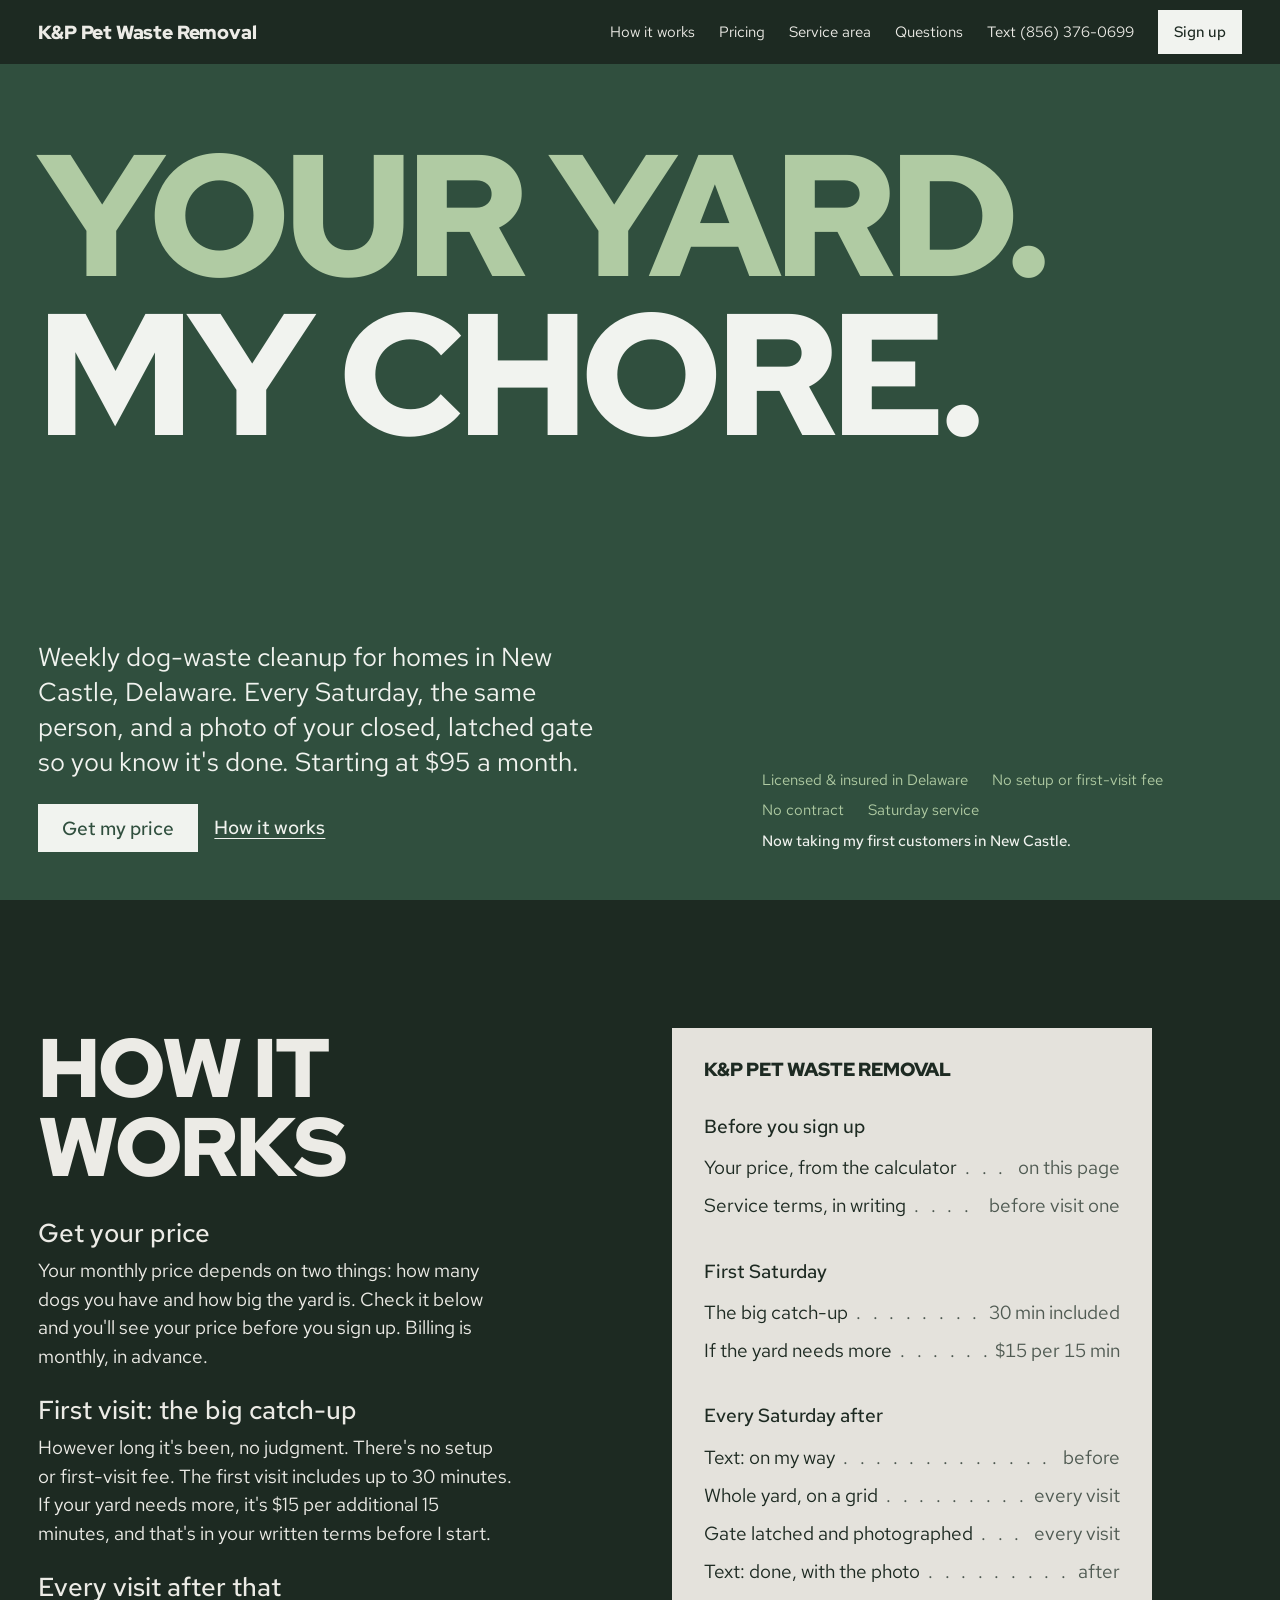
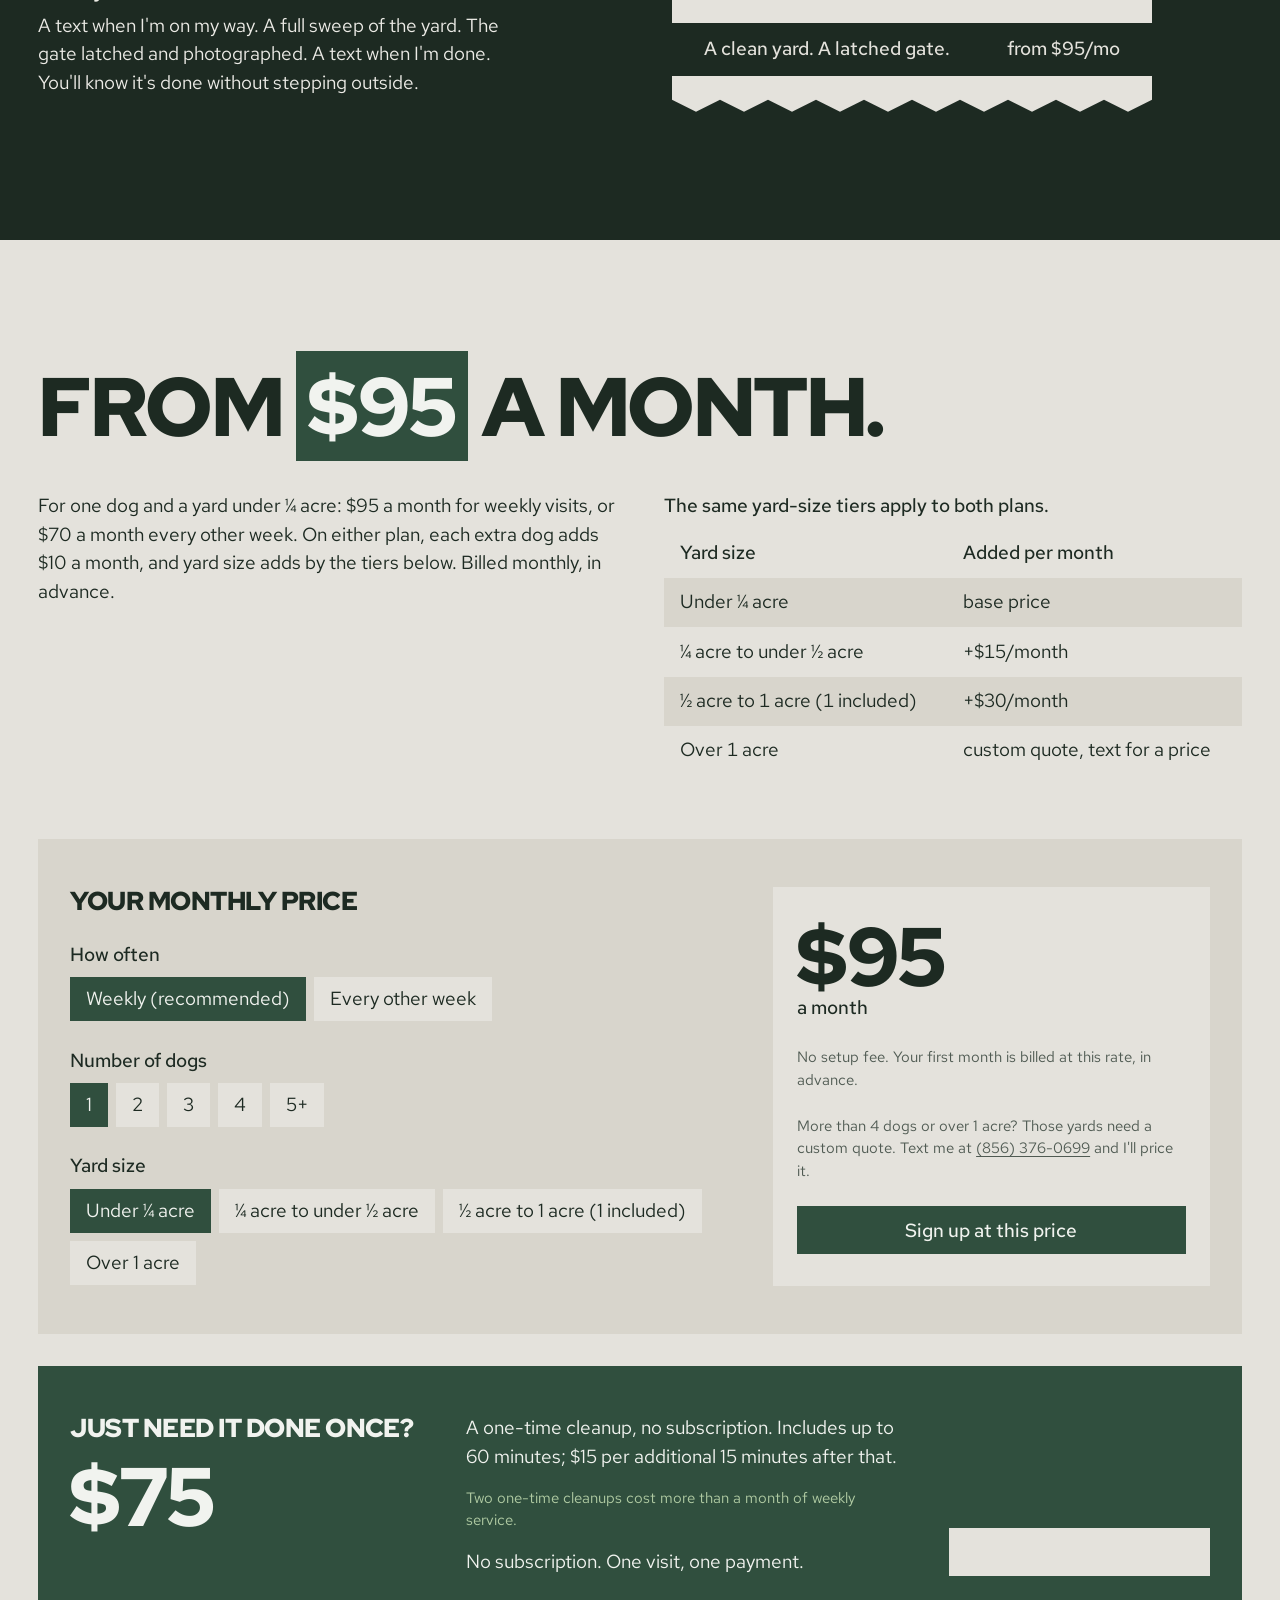
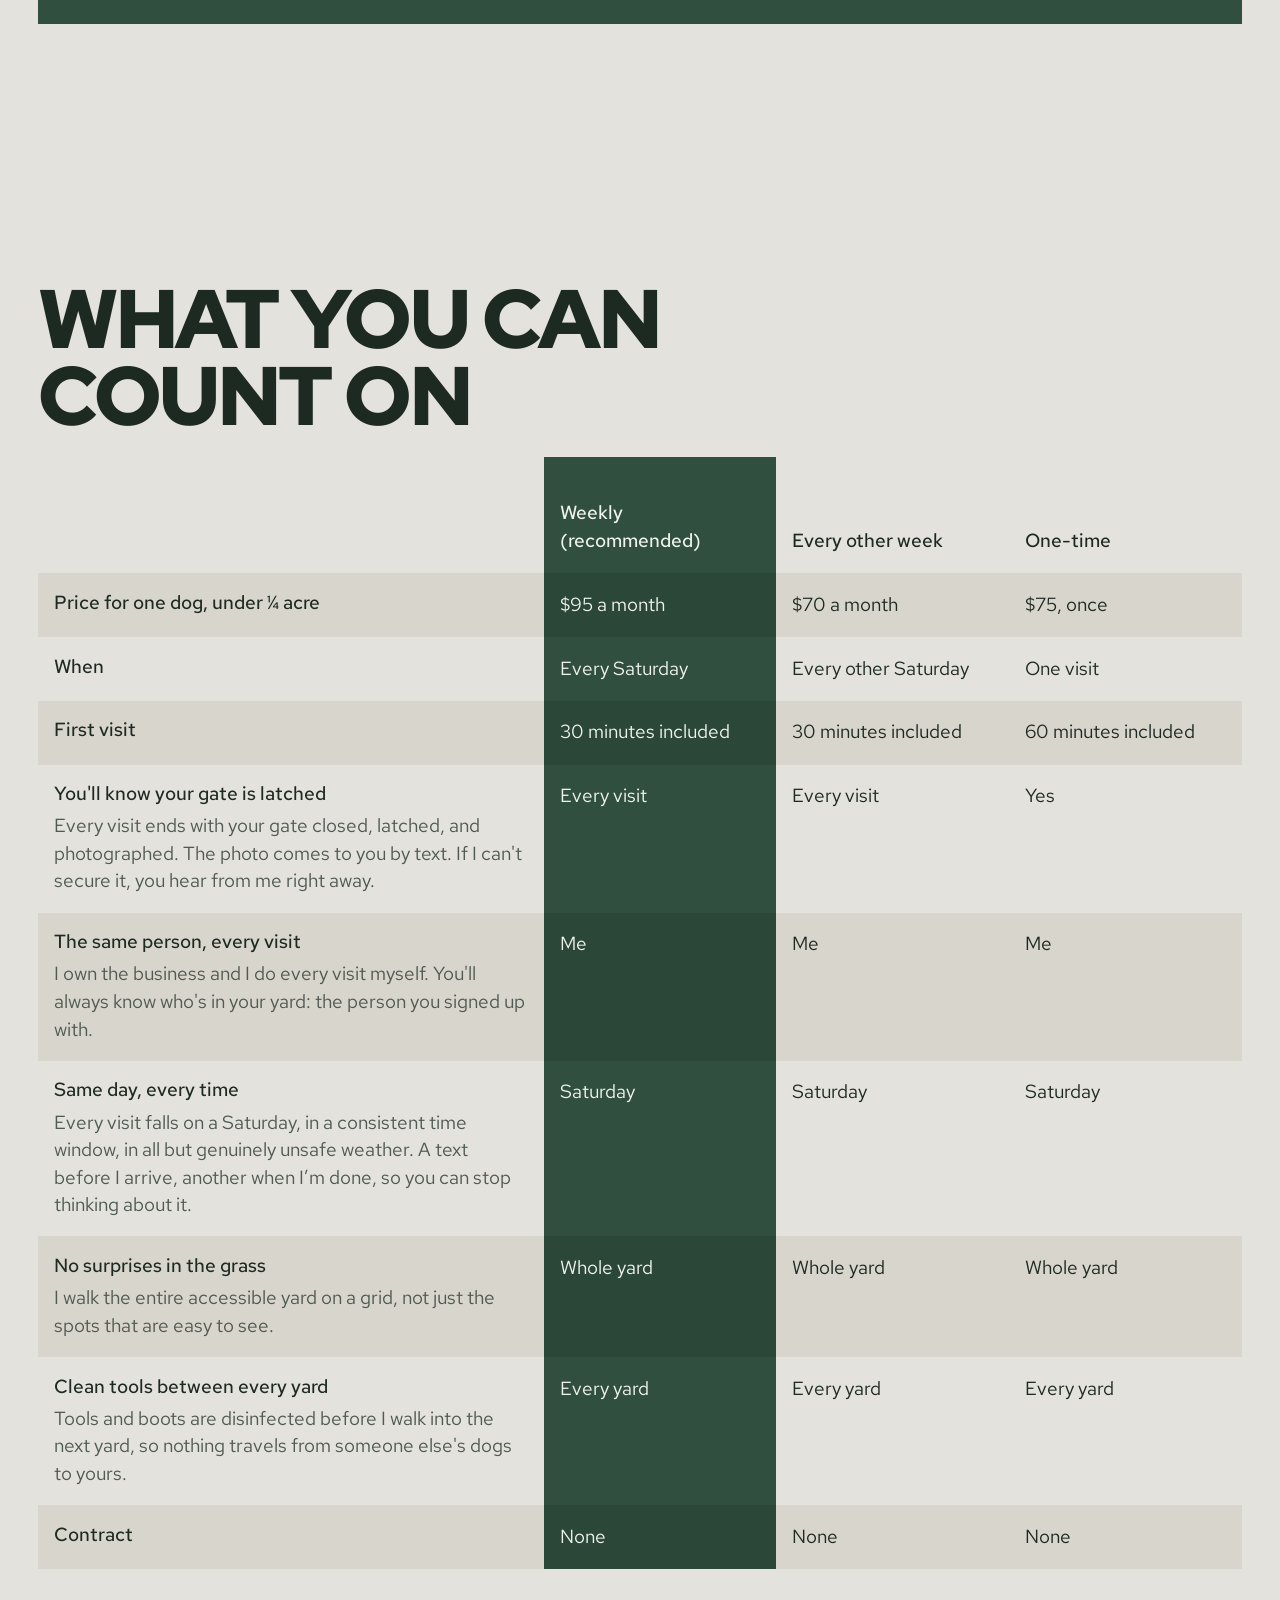
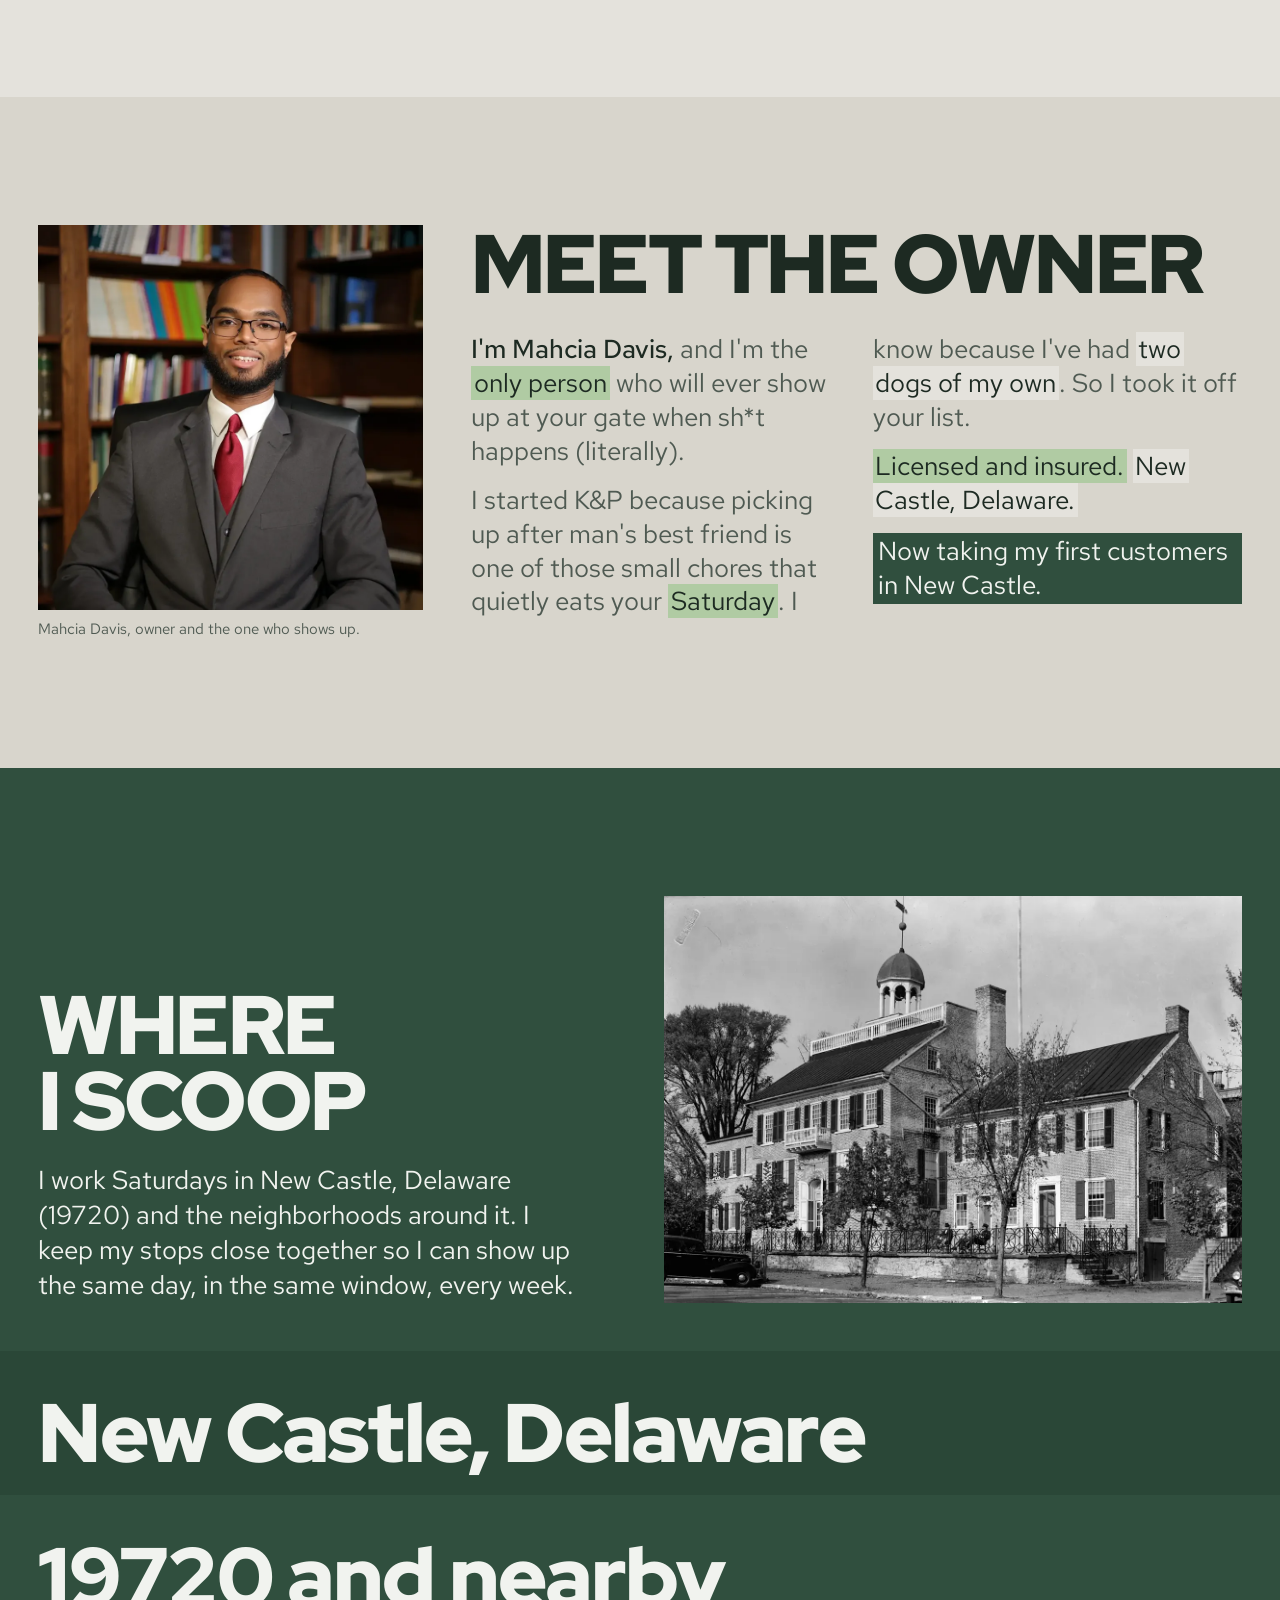
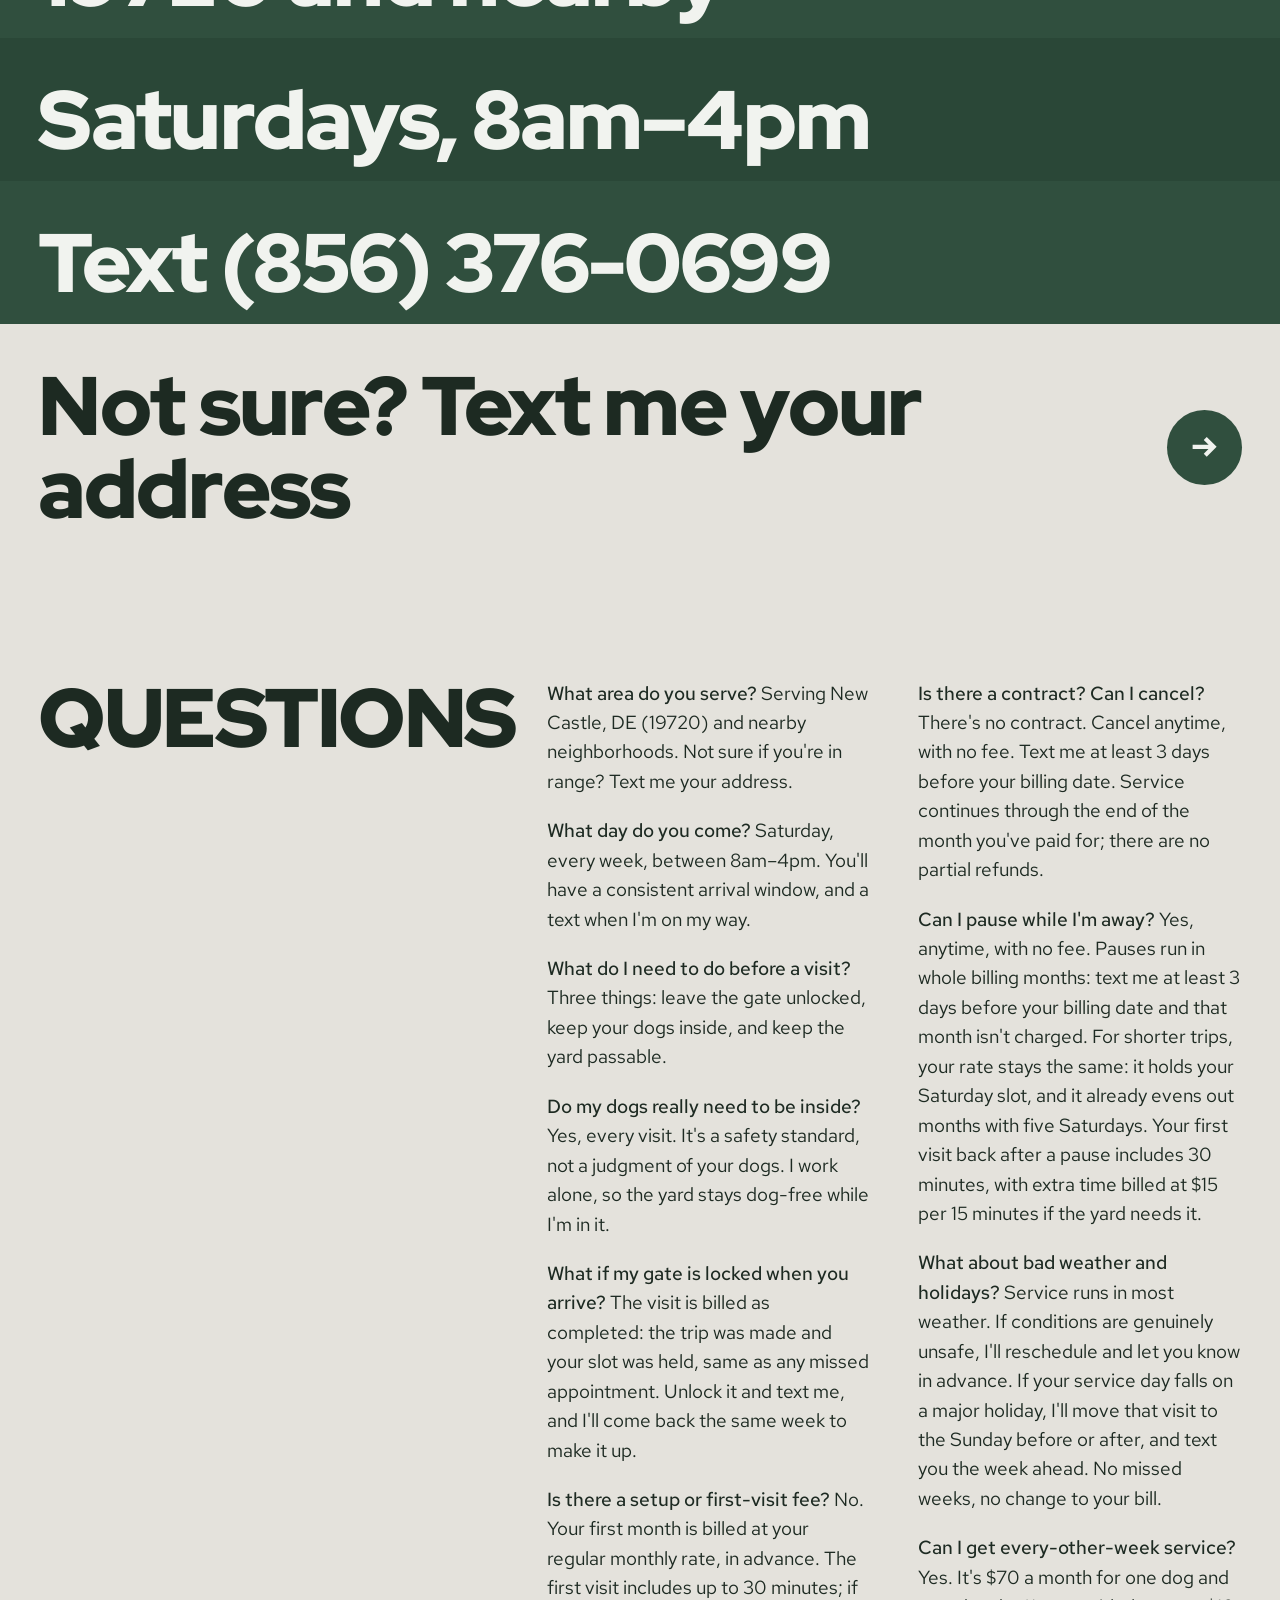
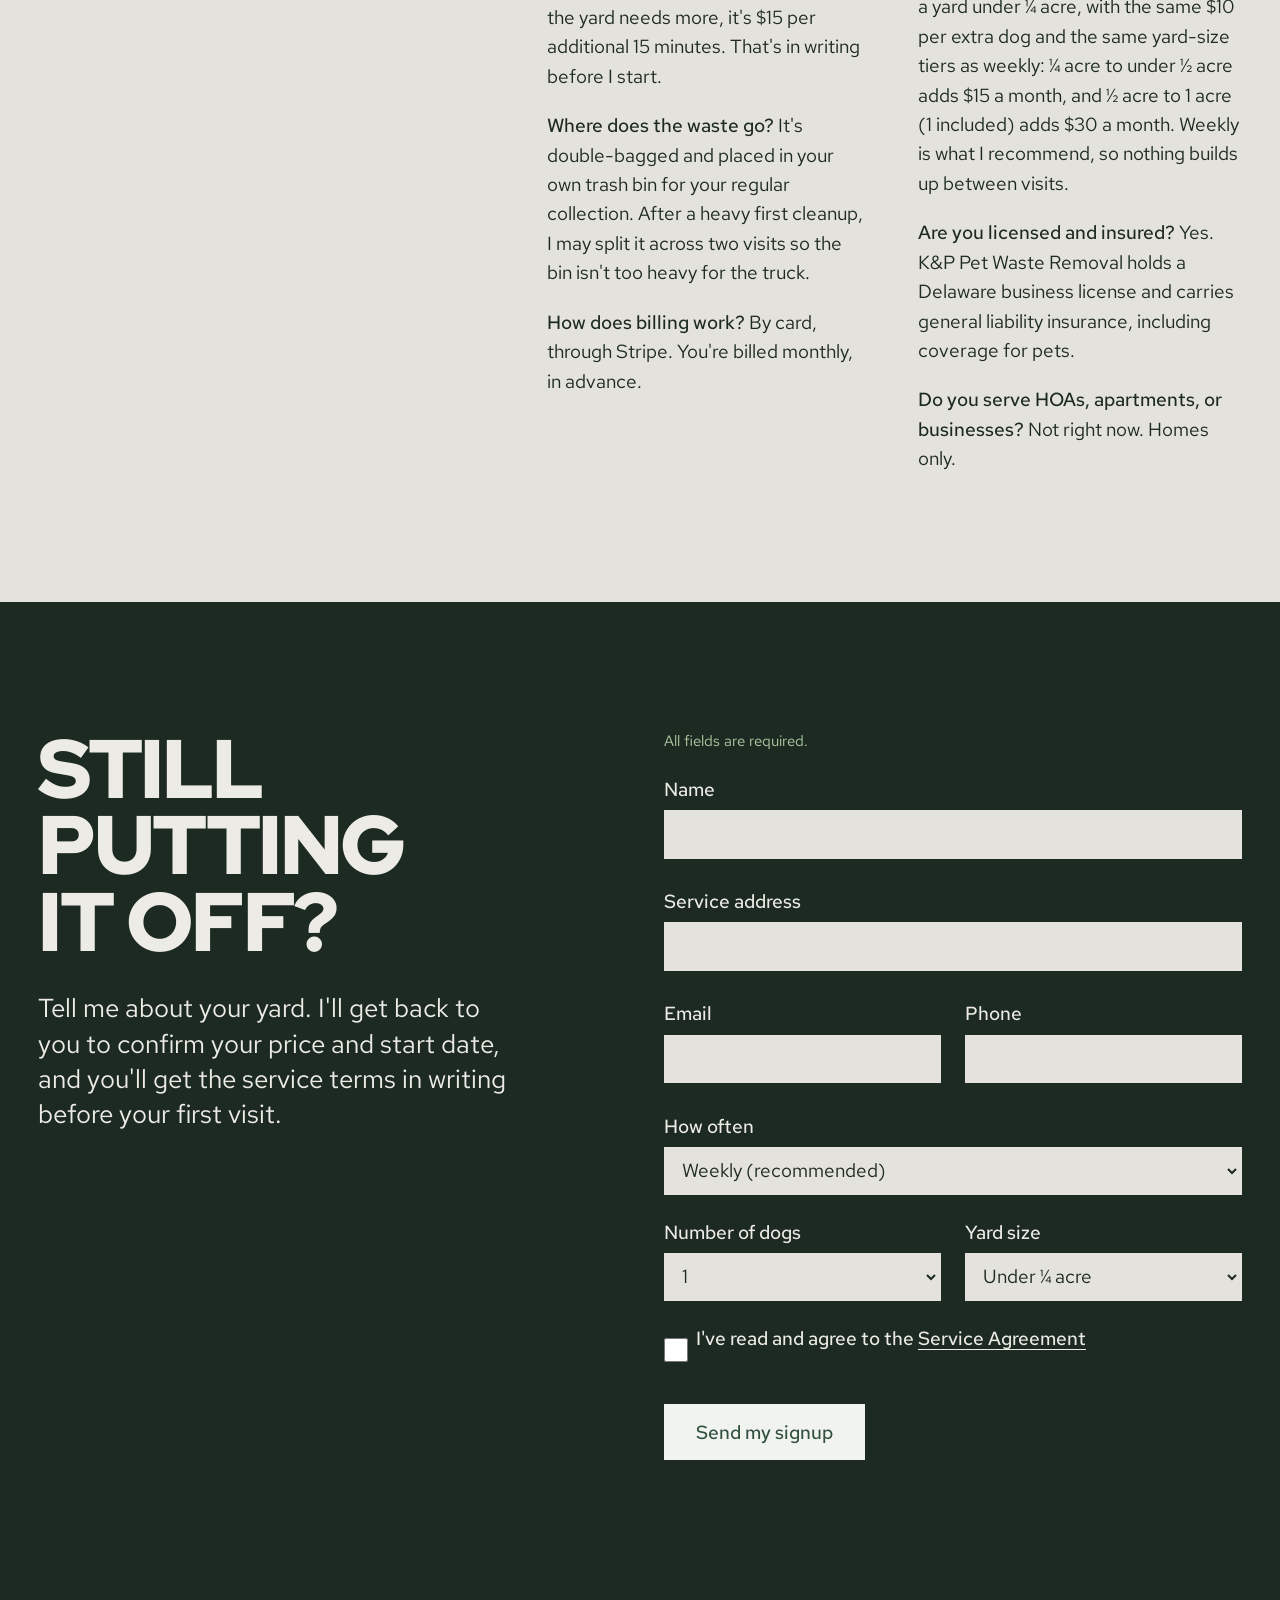
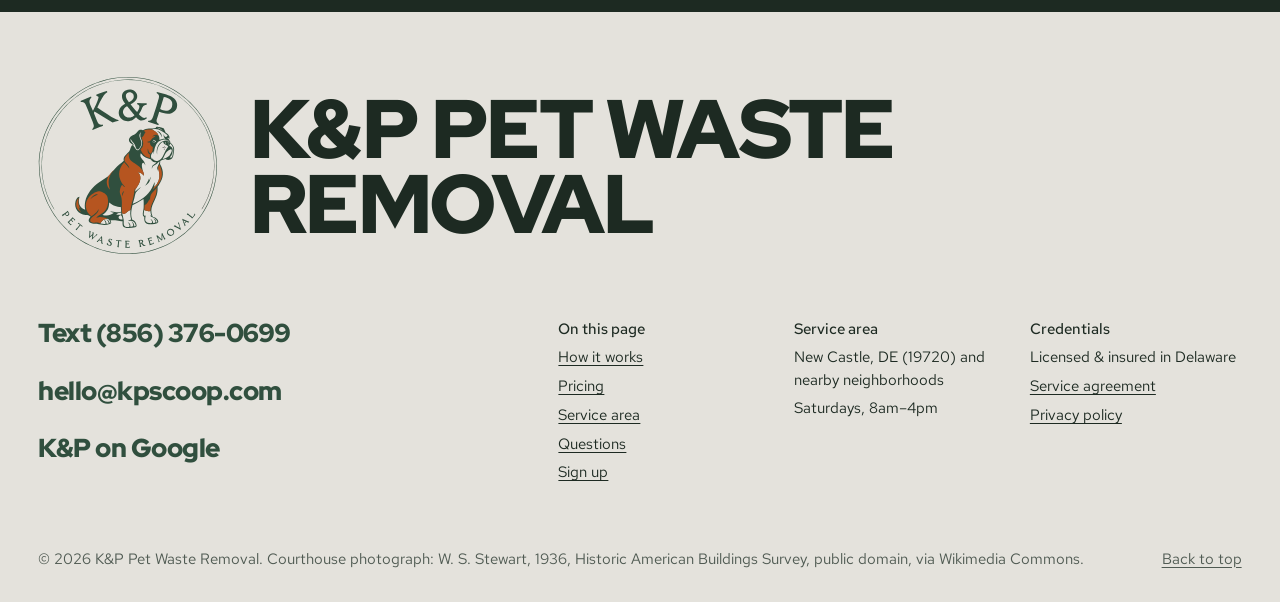
==== index.html @ 57948f02 "Launch the redesigned K&P site (Astro build) Replaces the single-file v1 site. Same URLs: /, /agreem" ====
<!DOCTYPE html><html lang="en"><head><meta charset="utf-8"><meta name="viewport" content="width=device-width, initial-scale=1"><title>Dog Poop Pickup in New Castle, DE | K&amp;P Pet Waste Removal</title><meta name="description" content="Weekly dog poop pickup for homes in New Castle, DE. From $95 a month, every Saturday, one owner-operator, and a photo of your latched gate after every visit."><link rel="canonical" href="https://kpscoop.com/"><meta property="og:type" content="website"><meta property="og:title" content="Dog Poop Pickup in New Castle, DE | K&amp;P Pet Waste Removal"><meta property="og:description" content="Weekly dog poop pickup for homes in New Castle, DE. From $95 a month, every Saturday, one owner-operator, and a photo of your latched gate after every visit."><meta property="og:url" content="https://kpscoop.com/"><meta property="og:image" content="https://kpscoop.com/assets/og-image.png"><meta name="twitter:card" content="summary_large_image"><link rel="icon" href="/assets/kp-badge.svg" type="image/svg+xml"><link rel="preload" href="/fonts/red-hat-display-normal-900.woff2" as="font" type="font/woff2" crossorigin><link rel="stylesheet" href="/fonts/fonts.css"><script type="application/ld+json">{"@context":"https://schema.org","@type":"LocalBusiness","name":"K&P Pet Waste Removal","url":"https://kpscoop.com/","telephone":"+1-856-376-0699","email":"hello@kpscoop.com","image":"https://kpscoop.com/assets/og-image.png","priceRange":"$$","areaServed":[{"@type":"City","name":"New Castle, DE"},{"@type":"PostalCodeSpecification","postalCode":"19720"}],"openingHoursSpecification":[{"@type":"OpeningHoursSpecification","dayOfWeek":"Saturday","opens":"08:00","closes":"16:00"}],"sameAs":["https://share.google/6UOaSTEZDgdAQc2Vo"]}</script><script>document.documentElement.classList.add('js')</script><link rel="stylesheet" href="/_astro/Layout.CbuQQGKM.css"></head><body><a class="skip" href="#main">Skip to content</a><header class="site-header" data-tone="green"><a class="wordmark" href="/"><span>K&amp;P Pet Waste Removal</span></a><nav class="nav" aria-label="Main"><div class="nav__links"><a href="/#how-it-works">How it works</a><a href="/#pricing">Pricing</a><a href="/#area">Service area</a><a href="/#questions">Questions</a></div><a class="nav__text" href="sms:+18563760699">Text (856) 376-0699</a><a class="btn" href="/#signup">Sign up</a></nav></header><main id="main"><section class="hero" data-tone="green" aria-labelledby="hero-title"><h1 id="hero-title" class="display"><span class="l1">Your yard.</span> <span class="l2">My chore.</span></h1><div></div><div class="hero__foot"><div><p class="hero__lead">Weekly dog-waste cleanup for homes in New Castle, Delaware. Every Saturday, the same person, and a photo of your closed, latched gate so you know it's done. Starting at $95 a month.</p><div class="hero__actions"><a class="btn btn--light" href="#pricing" data-primary>Get my price</a><a class="link" href="#how-it-works">How it works</a></div></div><div class="hero__proof"><ul><li>Licensed &amp; insured in Delaware</li><li>No setup or first-visit fee</li><li>No contract</li><li>Saturday service</li></ul><p class="hero__new">Now taking my first customers in New Castle.</p></div></div></section><section class="how" id="how-it-works" data-tone="dark" aria-labelledby="how-title"><div class="how__grid"><div><h2 id="how-title" class="rise">How it works</h2><div class="how__steps"><div class="rise" style="--i:1"><h3>Get your price</h3><p>Your monthly price depends on two things: how many dogs you have and how big the yard is. Check it below and you'll see your price before you sign up. Billing is monthly, in advance.</p></div><div class="rise" style="--i:2"><h3>First visit: the big catch-up</h3><p>However long it's been, no judgment. There's no setup or first-visit fee. The first visit includes up to 30 minutes. If your yard needs more, it's $15 per additional 15 minutes, and that's in your written terms before I start.</p></div><div class="rise" style="--i:3"><h3>Every visit after that</h3><p>A text when I'm on my way. A full sweep of the yard. The gate latched and photographed. A text when I'm done. You'll know it's done without stepping outside.</p></div></div></div><div class="slip rise" style="--i:2" aria-label="A visit, step by step"><p class="slip__title">K&amp;P Pet Waste Removal</p><p class="slip__when">Before you sign up</p><div class="slip__row"><span class="what">Your price, from the calculator</span><span class="dots" aria-hidden="true"></span><span class="val">on this page</span></div><div class="slip__row"><span class="what">Service terms, in writing</span><span class="dots" aria-hidden="true"></span><span class="val">before visit one</span></div><p class="slip__when">First Saturday</p><div class="slip__row"><span class="what">The big catch-up</span><span class="dots" aria-hidden="true"></span><span class="val">30 min included</span></div><div class="slip__row"><span class="what">If the yard needs more</span><span class="dots" aria-hidden="true"></span><span class="val">$15 per 15 min</span></div><p class="slip__when">Every Saturday after</p><div class="slip__row"><span class="what">Text: on my way</span><span class="dots" aria-hidden="true"></span><span class="val">before</span></div><div class="slip__row"><span class="what">Whole yard, on a grid</span><span class="dots" aria-hidden="true"></span><span class="val">every visit</span></div><div class="slip__row"><span class="what">Gate latched and photographed</span><span class="dots" aria-hidden="true"></span><span class="val">every visit</span></div><div class="slip__row"><span class="what">Text: done, with the photo</span><span class="dots" aria-hidden="true"></span><span class="val">after</span></div><p class="slip__total"><span>A clean yard. A latched gate.</span><span>from $95/mo</span></p></div></div></section><section class="pricing" id="pricing" data-tone="bone" aria-labelledby="pricing-title"><h2 id="pricing-title" class="display rise">From <span class="price-chip">$95</span> a month.</h2><div class="pricing__intro"><p class="rise" style="--i:1">For one dog and a yard under ¼ acre: $95 a month for weekly visits, or $70 a month every other week. On either plan, each extra dog adds $10 a month, and yard size adds by the tiers below. Billed monthly, in advance.</p><table class="tiers rise" style="--i:2"><caption>The same yard-size tiers apply to both plans.</caption><thead><tr><th scope="col">Yard size</th><th scope="col">Added per month</th></tr></thead><tbody><tr><td>Under ¼ acre</td><td>base price</td></tr><tr><td>¼ acre to under ½ acre</td><td>+$15/month</td></tr><tr><td>½ acre to 1 acre (1 included)</td><td>+$30/month</td></tr><tr><td>Over 1 acre</td><td>custom quote, text for a price</td></tr></tbody></table></div><div class="calc-wrap"><form class="calc rise" id="calc" aria-labelledby="calc-title"><div class="calc__controls"><h3 id="calc-title">Your monthly price</h3><fieldset><legend>How often</legend><div class="choices"><label class="choice"><input type="radio" name="plan" value="weekly" checked><span>Weekly (recommended)</span></label><label class="choice"><input type="radio" name="plan" value="biweekly"><span>Every other week</span></label></div></fieldset><fieldset><legend>Number of dogs</legend><div class="choices"><label class="choice"><input type="radio" name="dogs" value="1" checked><span>1</span></label><label class="choice"><input type="radio" name="dogs" value="2"><span>2</span></label><label class="choice"><input type="radio" name="dogs" value="3"><span>3</span></label><label class="choice"><input type="radio" name="dogs" value="4"><span>4</span></label><label class="choice"><input type="radio" name="dogs" value="5"><span>5+</span></label></div></fieldset><fieldset><legend>Yard size</legend><div class="choices"><label class="choice"><input type="radio" name="yard" value="0" checked><span>Under ¼ acre</span></label><label class="choice"><input type="radio" name="yard" value="1"><span>¼ acre to under ½ acre</span></label><label class="choice"><input type="radio" name="yard" value="2"><span>½ acre to 1 acre (1 included)</span></label><label class="choice"><input type="radio" name="yard" value="3"><span>Over 1 acre</span></label></div></fieldset></div><div class="calc__result"><div aria-live="polite"><p class="calc__price" id="calc-price">$95</p><p class="calc__per" id="calc-per">a month</p></div><p class="calc__note" id="calc-note">No setup fee. Your first month is billed at this rate, in advance.</p><p class="calc__note">More than 4 dogs or over 1 acre? Those yards need a custom quote. Text me at <a href="sms:+18563760699">(856) 376-0699</a> and I'll price it.</p><a class="btn" id="calc-go" href="#signup">Sign up at this price</a></div></form><div class="onetime rise" style="--i:1"><div><h3>Just need it done once?</h3><p class="big">$75</p></div><div><p>A one-time cleanup, no subscription. Includes up to 60 minutes; $15 per additional 15 minutes after that.</p><p class="small">Two one-time cleanups cost more than a month of weekly service.</p><p>No subscription. One visit, one payment.</p></div><div class="buy"><stripe-buy-button buy-button-id="buy_btn_1UKzclCbaPGi3YM02jdGRttW" publishable-key="pk_live_51UJDDuCbaPGi3YM0KPT9Jc8U6J2g4yYWNIr4RahfY3BgEDg3Vv5u8pVNBed3x1Gfuck8Yt07JCRqRLFJKiHS9JL500oru7nKPV"></stripe-buy-button></div></div></div></section><section class="count" id="count" data-tone="bone" aria-labelledby="count-title"><h2 id="count-title" class="display rise">What you can count on</h2><div class="compare rise" style="--i:1" role="table" aria-label="What each plan includes"><div class="colhead" role="columnheader"><span class="sr">What you get</span></div><div class="colhead feat top" role="columnheader">Weekly (recommended)</div><div class="colhead " role="columnheader">Every other week</div><div class="colhead " role="columnheader">One-time</div><div class="rowhead zebra" role="rowheader">Price for one dog, under ¼ acre</div><div class="feat zebra" role="cell">$95 a month</div><div class=" zebra" role="cell">$70 a month</div><div class=" zebra" role="cell">$75, once</div><div class="rowhead " role="rowheader">When</div><div class="feat " role="cell">Every Saturday</div><div class=" " role="cell">Every other Saturday</div><div class=" " role="cell">One visit</div><div class="rowhead zebra" role="rowheader">First visit</div><div class="feat zebra" role="cell">30 minutes included</div><div class=" zebra" role="cell">30 minutes included</div><div class=" zebra" role="cell">60 minutes included</div><div class="rowhead " role="rowheader">You&#39;ll know your gate is latched<small>Every visit ends with your gate closed, latched, and photographed. The photo comes to you by text. If I can&#39;t secure it, you hear from me right away.</small></div><div class="feat " role="cell">Every visit</div><div class=" " role="cell">Every visit</div><div class=" " role="cell">Yes</div><div class="rowhead zebra" role="rowheader">The same person, every visit<small>I own the business and I do every visit myself. You&#39;ll always know who&#39;s in your yard: the person you signed up with.</small></div><div class="feat zebra" role="cell">Me</div><div class=" zebra" role="cell">Me</div><div class=" zebra" role="cell">Me</div><div class="rowhead " role="rowheader">Same day, every time<small>Every visit falls on a Saturday, in a consistent time window, in all but genuinely unsafe weather. A text before I arrive, another when I’m done, so you can stop thinking about it.</small></div><div class="feat " role="cell">Saturday</div><div class=" " role="cell">Saturday</div><div class=" " role="cell">Saturday</div><div class="rowhead zebra" role="rowheader">No surprises in the grass<small>I walk the entire accessible yard on a grid, not just the spots that are easy to see.</small></div><div class="feat zebra" role="cell">Whole yard</div><div class=" zebra" role="cell">Whole yard</div><div class=" zebra" role="cell">Whole yard</div><div class="rowhead " role="rowheader">Clean tools between every yard<small>Tools and boots are disinfected before I walk into the next yard, so nothing travels from someone else&#39;s dogs to yours.</small></div><div class="feat " role="cell">Every yard</div><div class=" " role="cell">Every yard</div><div class=" " role="cell">Every yard</div><div class="rowhead zebra" role="rowheader">Contract</div><div class="feat zebra" role="cell">None</div><div class=" zebra" role="cell">None</div><div class=" zebra" role="cell">None</div></div><div class="compare-m"><section><h3>Price for one dog, under ¼ acre</h3><dl><div class="feat"><dt>Weekly</dt><dd>$95 a month</dd></div><div class><dt>Every other week</dt><dd>$70 a month</dd></div><div class><dt>One-time</dt><dd>$75, once</dd></div></dl></section><section><h3>When</h3><dl><div class="feat"><dt>Weekly</dt><dd>Every Saturday</dd></div><div class><dt>Every other week</dt><dd>Every other Saturday</dd></div><div class><dt>One-time</dt><dd>One visit</dd></div></dl></section><section><h3>First visit</h3><dl><div class="feat"><dt>Weekly</dt><dd>30 minutes included</dd></div><div class><dt>Every other week</dt><dd>30 minutes included</dd></div><div class><dt>One-time</dt><dd>60 minutes included</dd></div></dl></section><section><h3>You&#39;ll know your gate is latched</h3><p class="why">Every visit ends with your gate closed, latched, and photographed. The photo comes to you by text. If I can&#39;t secure it, you hear from me right away.</p><dl><div class="feat"><dt>Weekly</dt><dd>Every visit</dd></div><div class><dt>Every other week</dt><dd>Every visit</dd></div><div class><dt>One-time</dt><dd>Yes</dd></div></dl></section><section><h3>The same person, every visit</h3><p class="why">I own the business and I do every visit myself. You&#39;ll always know who&#39;s in your yard: the person you signed up with.</p><dl><div class="feat"><dt>Weekly</dt><dd>Me</dd></div><div class><dt>Every other week</dt><dd>Me</dd></div><div class><dt>One-time</dt><dd>Me</dd></div></dl></section><section><h3>Same day, every time</h3><p class="why">Every visit falls on a Saturday, in a consistent time window, in all but genuinely unsafe weather. A text before I arrive, another when I’m done, so you can stop thinking about it.</p><dl><div class="feat"><dt>Weekly</dt><dd>Saturday</dd></div><div class><dt>Every other week</dt><dd>Saturday</dd></div><div class><dt>One-time</dt><dd>Saturday</dd></div></dl></section><section><h3>No surprises in the grass</h3><p class="why">I walk the entire accessible yard on a grid, not just the spots that are easy to see.</p><dl><div class="feat"><dt>Weekly</dt><dd>Whole yard</dd></div><div class><dt>Every other week</dt><dd>Whole yard</dd></div><div class><dt>One-time</dt><dd>Whole yard</dd></div></dl></section><section><h3>Clean tools between every yard</h3><p class="why">Tools and boots are disinfected before I walk into the next yard, so nothing travels from someone else&#39;s dogs to yours.</p><dl><div class="feat"><dt>Weekly</dt><dd>Every yard</dd></div><div class><dt>Every other week</dt><dd>Every yard</dd></div><div class><dt>One-time</dt><dd>Every yard</dd></div></dl></section><section><h3>Contract</h3><dl><div class="feat"><dt>Weekly</dt><dd>None</dd></div><div class><dt>Every other week</dt><dd>None</dd></div><div class><dt>One-time</dt><dd>None</dd></div></dl></section></div></section><section class="owner" id="owner" data-tone="bone" aria-labelledby="owner-title"><figure class="rise"><img src="/assets/owner-portrait-900.webp" width="900" height="900" loading="lazy" alt="Mahcia Davis, owner of K&P Pet Waste Removal, smiling in a gray suit and red tie."><figcaption>Mahcia Davis, owner and the one who shows up.</figcaption></figure><div><h2 id="owner-title" class="display rise" style="--i:1">Meet the owner</h2><div class="story rise" style="--i:2"><p><strong>I'm Mahcia Davis,</strong> and I'm the <span class="hl">only person</span> who will ever show up at your gate when sh*t happens (literally).</p><p>I started K&amp;P because picking up after man's best friend is one of those small chores that quietly eats your <span class="hl">Saturday</span>. I know because I've had <span class="hl hl--bone">two dogs of my own</span>. So I took it off your list.</p><p><span class="hl">Licensed and insured.</span> <span class="hl hl--bone">New Castle, Delaware.</span></p><a class="final" href="#signup">Now taking my first customers in New Castle.</a></div></div></section><section class="area" id="area" data-tone="green" aria-labelledby="area-title"><div class="area__top"><div><h2 id="area-title" class="display rise">Where I scoop</h2><p class="rise" style="--i:1">I work Saturdays in New Castle, Delaware (19720) and the neighborhoods around it. I keep my stops close together so I can show up the same day, in the same window, every week.</p></div><figure class="area__photo rise" style="--i:2"><img src="/assets/new-castle-courthouse-1200.webp" width="1200" height="846" loading="lazy" alt="The old New Castle Court House on Delaware Street, photographed in 1936."></figure></div><ul class="rows"><li>New Castle, Delaware</li><li>19720 and nearby</li><li>Saturdays, 8am–4pm</li><li><a href="sms:+18563760699">Text (856) 376-0699</a></li><li class="greet"><a href="sms:+18563760699" style="display:flex;align-items:center;gap:0.4em;text-decoration:none">Not sure? Text me your address <span class="round" aria-hidden="true"><svg viewBox="0 0 24 24" fill="none" stroke="currentColor" stroke-width="3"><path d="M4 12h15M13 6l6 6-6 6"></path></svg></span></a></li></ul></section><section class="faq" id="questions" data-tone="bone" aria-labelledby="faq-title"><h2 id="faq-title" class="display rise">Questions</h2><div class="faq__text rise" style="--i:1"><p><b>What area do you serve?</b> Serving New Castle, DE (19720) and nearby neighborhoods. Not sure if you&#39;re in range? Text me your address.</p><p><b>What day do you come?</b> Saturday, every week, between 8am–4pm. You&#39;ll have a consistent arrival window, and a text when I&#39;m on my way.</p><p><b>What do I need to do before a visit?</b> Three things: leave the gate unlocked, keep your dogs inside, and keep the yard passable.</p><p><b>Do my dogs really need to be inside?</b> Yes, every visit. It&#39;s a safety standard, not a judgment of your dogs. I work alone, so the yard stays dog-free while I&#39;m in it.</p><p><b>What if my gate is locked when you arrive?</b> The visit is billed as completed: the trip was made and your slot was held, same as any missed appointment. Unlock it and text me, and I&#39;ll come back the same week to make it up.</p><p><b>Is there a setup or first-visit fee?</b> No. Your first month is billed at your regular monthly rate, in advance. The first visit includes up to 30 minutes; if the yard needs more, it&#39;s $15 per additional 15 minutes. That&#39;s in writing before I start.</p><p><b>Where does the waste go?</b> It&#39;s double-bagged and placed in your own trash bin for your regular collection. After a heavy first cleanup, I may split it across two visits so the bin isn&#39;t too heavy for the truck.</p><p><b>How does billing work?</b> By card, through Stripe. You&#39;re billed monthly, in advance.</p><p><b>Is there a contract? Can I cancel?</b> There&#39;s no contract. Cancel anytime, with no fee. Text me at least 3 days before your billing date. Service continues through the end of the month you&#39;ve paid for; there are no partial refunds.</p><p><b>Can I pause while I&#39;m away?</b> Yes, anytime, with no fee. Pauses run in whole billing months: text me at least 3 days before your billing date and that month isn&#39;t charged. For shorter trips, your rate stays the same: it holds your Saturday slot, and it already evens out months with five Saturdays. Your first visit back after a pause includes 30 minutes, with extra time billed at $15 per 15 minutes if the yard needs it.</p><p><b>What about bad weather and holidays?</b> Service runs in most weather. If conditions are genuinely unsafe, I&#39;ll reschedule and let you know in advance. If your service day falls on a major holiday, I&#39;ll move that visit to the Sunday before or after, and text you the week ahead. No missed weeks, no change to your bill.</p><p><b>Can I get every-other-week service?</b> Yes. It&#39;s $70 a month for one dog and a yard under ¼ acre, with the same $10 per extra dog and the same yard-size tiers as weekly: ¼ acre to under ½ acre adds $15 a month, and ½ acre to 1 acre (1 included) adds $30 a month. Weekly is what I recommend, so nothing builds up between visits.</p><p><b>Are you licensed and insured?</b> Yes. K&amp;P Pet Waste Removal holds a Delaware business license and carries general liability insurance, including coverage for pets.</p><p><b>Do you serve HOAs, apartments, or businesses?</b> Not right now. Homes only.</p></div></section><section class="signup" id="signup" data-tone="dark" aria-labelledby="signup-title"><div><h2 id="signup-title" class="display">Still putting it off?</h2><p class="signup__intro">Tell me about your yard. I'll get back to you to confirm your price and start date, and you'll get the service terms in writing before your first visit.</p></div><form class="form" id="signup-form" action="https://formspree.io/f/mnpnvrlw" method="POST" novalidate><p class="form__note field--full">All fields are required.</p><input type="hidden" name="_subject" value="New signup: K&P Pet Waste Removal"><input type="hidden" name="agreement_version" value="v1.1, effective October 13, 2026"><label class="hp" aria-hidden="true">Leave this empty <input type="text" name="_gotcha" tabindex="-1" autocomplete="off"></label><div class="field field--full"><label for="f-name">Name</label><input id="f-name" name="name" autocomplete="name" required aria-describedby="e-name"><p class="err" id="e-name"></p></div><div class="field field--full"><label for="f-address">Service address</label><input id="f-address" name="address" autocomplete="street-address" required aria-describedby="e-address"><p class="err" id="e-address"></p></div><div class="field"><label for="f-email">Email</label><input id="f-email" name="email" type="email" autocomplete="email" required aria-describedby="e-email"><p class="err" id="e-email"></p></div><div class="field"><label for="f-phone">Phone</label><input id="f-phone" name="phone" type="tel" autocomplete="tel" required aria-describedby="e-phone"><p class="err" id="e-phone"></p></div><div class="field field--full"><label for="f-plan">How often</label><select id="f-plan" name="plan"><option value="Weekly">Weekly (recommended)</option><option value="Every other week">Every other week</option></select></div><div class="field"><label for="f-dogs">Number of dogs</label><select id="f-dogs" name="dogs"><option>1</option><option>2</option><option>3</option><option>4</option><option>5+</option></select></div><div class="field"><label for="f-yard">Yard size</label><select id="f-yard" name="yard"><option>Under ¼ acre</option><option>¼ acre to under ½ acre</option><option>½ acre to 1 acre (1 included)</option><option>Over 1 acre</option><option>Not sure</option></select></div><div class="field field--full"><label class="check"><input id="f-agree" type="checkbox" name="agreed_to_service_agreement" value="yes" required aria-describedby="e-agree"><span>I've read and agree to the <a href="/agreement/">Service Agreement</a></span></label><p class="err" id="e-agree"></p></div><button class="btn btn--light" type="submit" id="f-submit">Send my signup</button><p class="form__status" id="f-status" role="status" aria-live="polite"></p></form></section></main><script type="module">var e=document.querySelector(`.onetime .buy`);if(e){let t=new IntersectionObserver(e=>{if(!e.some(e=>e.isIntersecting))return;t.disconnect();let n=document.createElement(`script`);n.src=`https://js.stripe.com/v3/buy-button.js`,n.async=!0,document.head.append(n)},{rootMargin:`600px 0px`});t.observe(e)}var t=document.getElementById(`calc`),n={weekly:95,biweekly:70},r=[0,15,30];t.addEventListener(`change`,()=>{let e=new FormData(t),i=String(e.get(`plan`)),a=Number(e.get(`dogs`)),o=Number(e.get(`yard`)),s=a>4||o>2;document.getElementById(`calc-price`).textContent=s?`Custom quote`:`$${n[i]+10*(a-1)+r[o]}`,document.getElementById(`calc-per`).textContent=s?`text me for a price`:`a month`,document.getElementById(`calc-go`).textContent=s?`Sign up for a custom quote`:`Sign up at this price`,document.getElementById(`f-plan`).value=i===`weekly`?`Weekly`:`Every other week`,document.getElementById(`f-dogs`).selectedIndex=a-1,document.getElementById(`f-yard`).selectedIndex=o}),t.addEventListener(`submit`,e=>e.preventDefault());var i=document.getElementById(`signup-form`),a=document.getElementById(`f-status`),o={"f-name":[`Enter your name.`],"f-address":[`Enter the address of the yard you want cleaned.`],"f-email":[`Enter your email address.`,`Enter an email address like name@example.com.`],"f-phone":[`Enter a phone number I can text.`,`Enter a 10-digit phone number, like 302 555 0100.`],"f-agree":[`Check the box to agree to the Service Agreement.`]},s=()=>{let e=null;for(let[t,[n,r]]of Object.entries(o)){let i=document.getElementById(t),a=document.getElementById(`e-`+t.slice(2)),o=``;i.type===`checkbox`?o=i.checked?``:n:i.value.trim()?(t===`f-email`&&!/^\S+@\S+\.\S+$/.test(i.value)||t===`f-phone`&&i.value.replace(/\D/g,``).replace(/^1/,``).length!==10)&&(o=r):o=n,a.textContent=o;let s=i.closest(`.field`);o?(s.dataset.invalid=``,i.setAttribute(`aria-invalid`,`true`),e??=i):(delete s.dataset.invalid,i.removeAttribute(`aria-invalid`))}return e?.focus(),!e};i.addEventListener(`submit`,async e=>{if(e.preventDefault(),!s())return;let t=document.getElementById(`f-submit`);t.disabled=!0,t.textContent=`Sending…`,a.textContent=``;try{let e=await fetch(i.action,{method:`POST`,body:new FormData(i),headers:{Accept:`application/json`}});if(!e.ok)throw Error(String(e.status));i.reset(),a.textContent=`Got it, thank you. I'll be in touch to confirm your price and start date.`}catch{a.textContent=`Something went wrong and your signup didn't send. Please try again, or text (856) 376-0699.`}finally{t.disabled=!1,t.textContent=`Send my signup`}});</script><footer class="footer" data-tone="bone"><div class="footer__name"><img src="/assets/kp-badge.svg" width="208" height="208" alt="K&P Pet Waste Removal badge: a seated boxer inside a double ring." loading="lazy"><p>K&amp;P Pet Waste Removal</p></div><div class="footer__row"><div class="footer__reach"><a href="sms:+18563760699">Text (856) 376-0699</a><a href="mailto:hello@kpscoop.com">hello@kpscoop.com</a><a href="https://share.google/6UOaSTEZDgdAQc2Vo">K&amp;P on Google</a></div><div class="footer__cols"><div><h3>On this page</h3><ul><li><a href="/#how-it-works">How it works</a></li><li><a href="/#pricing">Pricing</a></li><li><a href="/#area">Service area</a></li><li><a href="/#questions">Questions</a></li><li><a href="/#signup">Sign up</a></li></ul></div><div><h3>Service area</h3><ul><li>New Castle, DE (19720) and nearby neighborhoods</li><li>Saturdays, 8am–4pm</li></ul></div><div><h3>Credentials</h3><ul><li>Licensed &amp; insured in Delaware</li><li><a href="/agreement/">Service agreement</a></li><li><a href="/privacy/">Privacy policy</a></li></ul></div></div></div><div class="footer__legal"><p>© 2026 K&amp;P Pet Waste Removal. Courthouse photograph: W. S. Stewart, 1936, Historic American Buildings Survey, public domain, via Wikimedia Commons.</p><a href="#main">Back to top</a></div></footer><div class="phone-bar" aria-label="Quick contact"><a class="btn btn--light" href="sms:+18563760699">Text (856) 376-0699</a><a class="btn" href="/#signup">Sign up</a></div><script type="module">var e=document.querySelector(`.site-header`),t=[...document.querySelectorAll(`[data-tone]`)].filter(t=>t!==e),n=()=>{let n=e.offsetHeight/2;for(let r of t){let t=r.getBoundingClientRect();if(t.top<=n&&t.bottom>n){e.dataset.tone=r.dataset.tone;break}}};addEventListener(`scroll`,n,{passive:!0}),n();var r=document.querySelector(`.phone-bar`),i=document.querySelectorAll(`.rows, .signup, .footer`),a=new Set,o=new IntersectionObserver(e=>{for(let t of e)t.isIntersecting?a.add(t.target):a.delete(t.target);a.size?r.dataset.hidden=``:delete r.dataset.hidden});i.forEach(e=>o.observe(e));var s=new IntersectionObserver(e=>{for(let t of e)t.isIntersecting&&(t.target.classList.add(`in`),s.unobserve(t.target))},{rootMargin:`0px 0px -10% 0px`});document.querySelectorAll(`.rise`).forEach(e=>s.observe(e));</script></body></html>
---- fonts/fonts.css ----
/* Red Hat Display: self-hosted from Google Fonts by _tools/fonts.py */
@font-face {
  font-family: 'Red Hat Display';
  font-style: normal;
  font-weight: 900;
  font-display: swap;
  src: url(red-hat-display-normal-900.woff2) format('woff2');
  unicode-range: U+0000-00FF, U+0131, U+0152-0153, U+02BB-02BC, U+02C6, U+02DA, U+02DC, U+0304, U+0308, U+0329, U+2000-206F, U+20AC, U+2122, U+2191, U+2193, U+2212, U+2215, U+FEFF, U+FFFD;
}
/* Red Hat Text: self-hosted from Google Fonts by _tools/fonts.py */
@font-face {
  font-family: 'Red Hat Text';
  font-style: normal;
  font-weight: 400;
  font-display: swap;
  src: url(red-hat-text-normal-400.woff2) format('woff2');
  unicode-range: U+0000-00FF, U+0131, U+0152-0153, U+02BB-02BC, U+02C6, U+02DA, U+02DC, U+0304, U+0308, U+0329, U+2000-206F, U+20AC, U+2122, U+2191, U+2193, U+2212, U+2215, U+FEFF, U+FFFD;
}
@font-face {
  font-family: 'Red Hat Text';
  font-style: normal;
  font-weight: 500;
  font-display: swap;
  src: url(red-hat-text-normal-400.woff2) format('woff2');
  unicode-range: U+0000-00FF, U+0131, U+0152-0153, U+02BB-02BC, U+02C6, U+02DA, U+02DC, U+0304, U+0308, U+0329, U+2000-206F, U+20AC, U+2122, U+2191, U+2193, U+2212, U+2215, U+FEFF, U+FFFD;
}
---- _astro/Layout.CbuQQGKM.css ----
:root{--bg:#e4e2dc;--surface:#d8d5cc;--ink:#1d2a22;--muted:#4f5a52;--accent:#304f3e;--accent-hover:#24402f;--accent-ink:#f1f3ef;--pale:#b0cba3;--field-dark:#1d2a22;--field-dark-ink:#ecebe6;--error:#8f2f12;--face-display:"Red Hat Display", "Arial Black", system-ui, sans-serif;--face-text:"Red Hat Text", system-ui, sans-serif;--step-small:clamp(.875rem, .85rem + .1vw, .9375rem);--step-body:clamp(1.0625rem, 1rem + .25vw, 1.1875rem);--step-lead:clamp(1.25rem, 1.1rem + .7vw, 1.625rem);--step-head:clamp(2.5rem, 1.2rem + 5vw, 5.5rem);--step-display:clamp(3.25rem, 13.5vw, 12.5rem);--margin:clamp(1rem, 3vw, 2.5rem);--s1:.5rem;--s2:1rem;--s3:1.5rem;--s4:2rem;--s5:3rem;--s6:4rem;--section:clamp(5rem, 10vw, 10rem);--radius:0;--ease:cubic-bezier(.2, .7, .2, 1);--dur:.6s}*,:before,:after{box-sizing:border-box}html{scroll-behavior:smooth;scroll-padding-top:5rem}body{background:var(--bg);color:var(--ink);font:400 var(--step-body)/1.5 var(--face-text);-webkit-font-smoothing:antialiased;text-rendering:optimizelegibility;margin:0}img,svg{max-width:100%;height:auto;display:block}a{color:inherit;text-underline-offset:.2em}h1,h2,h3{text-wrap:balance;margin:0}p{margin:0}:focus-visible{outline:3px solid var(--accent);outline-offset:3px}[data-tone=green] :focus-visible,[data-tone=dark] :focus-visible,.onetime :focus-visible,.phone-bar :focus-visible{outline-color:var(--pale)}.rows li.greet :focus-visible,.onetime .buy :focus-visible{outline-color:var(--accent)}.skip{left:var(--margin);background:var(--ink);color:var(--bg);padding:var(--s1) var(--s2);z-index:20;position:absolute;top:-4rem}.skip:focus{top:var(--s1)}.wrap{padding-inline:var(--margin)}.display{font-family:var(--face-display);text-transform:uppercase;letter-spacing:-.03em;font-weight:900;line-height:.92}.btn{justify-content:center;align-items:center;gap:var(--s1);min-height:3rem;padding:0 var(--s3);border-radius:var(--radius);background:var(--accent);color:var(--accent-ink);font:500 var(--step-body)/1 var(--face-text);cursor:pointer;transition:background-color .16s ease, transform .16s var(--ease);border:0;text-decoration:none;display:inline-flex}.btn:hover{background:var(--accent-hover)}.btn:active{transform:translateY(1px)scale(.99)}.btn--light{background:var(--accent-ink);color:var(--accent)}.btn--light:hover{background:#fff}.btn[disabled]{opacity:.6;cursor:progress}.site-header{z-index:10;justify-content:space-between;align-items:center;gap:var(--s2);padding:var(--s1) var(--margin);background:var(--hbg,var(--accent));min-height:4rem;color:var(--hink,var(--accent-ink));transition:background-color .3s,color .3s;display:flex;position:sticky;top:0}.site-header[data-tone=bone]{--hbg:var(--bg);--hink:var(--ink)}.site-header[data-tone=dark]{--hbg:var(--field-dark);--hink:var(--field-dark-ink)}.wordmark{align-items:center;gap:var(--s1);font:900 var(--step-body)/1 var(--face-display);letter-spacing:-.01em;text-decoration:none;display:flex}.wordmark span{white-space:nowrap}.nav{align-items:center;gap:var(--s3);font-size:var(--step-small);display:flex}.nav a{text-decoration:none}.nav a:hover{text-decoration:underline}.nav .btn{min-height:2.75rem;padding:0 var(--s2);font-size:var(--step-small)}.site-header[data-tone=green] .nav .btn,.site-header:not([data-tone]) .nav .btn{background:var(--accent-ink);color:var(--accent)}.site-header[data-tone=dark] .nav .btn{background:var(--accent-ink);color:var(--ink)}.nav__links{gap:var(--s3);display:flex}@media (width<=860px){.nav__links,.nav__text{display:none}}.hero{background:var(--accent);color:var(--accent-ink);gap:var(--s4);min-height:calc(100svh - 4rem);padding:clamp(2rem, 8vh, 6rem) var(--margin) var(--s5);grid-template-rows:auto 1fr auto;display:grid}.hero h1{font-size:var(--step-display)}.hero h1 .l1{color:var(--pale);display:block}.hero h1 .l2{color:var(--accent-ink);display:block}.hero__foot{gap:var(--s4);grid-template-columns:1fr minmax(18rem,30rem);align-self:end;align-items:end;display:grid}.hero__lead{font-size:var(--step-lead);max-width:34ch;line-height:1.35}.hero__actions{gap:var(--s2);margin-top:var(--s3);flex-wrap:wrap;align-items:center;display:flex}.hero__actions a.link{font-weight:500}.hero__proof{font-size:var(--step-small);gap:var(--s1) var(--s3);color:var(--pale);flex-wrap:wrap;display:flex}.hero__proof li{list-style:none}.hero__proof ul{display:contents}.hero__new{color:var(--accent-ink);font-weight:500}.hero__side{align-self:end}.hero__side img{width:100%;max-width:22rem;margin-left:auto}@media (width<=760px){.hero{min-height:auto;padding-top:var(--s5)}.hero__foot{grid-template-columns:1fr}.hero__side{display:none}}.how{background:var(--field-dark);color:var(--field-dark-ink);padding:var(--section) var(--margin)}.how__grid{gap:var(--s4);grid-template-columns:minmax(0,5fr) minmax(0,1fr) minmax(0,6fr);align-items:start;display:grid}.how h2{font:900 var(--step-head)/.95 var(--face-display);text-transform:uppercase;letter-spacing:-.03em}.how__steps{margin-top:var(--s4);gap:var(--s3);max-width:34rem;display:grid}.how__steps h3{font:500 var(--step-lead)/1.2 var(--face-text);margin-bottom:var(--s1)}.slip{background:var(--bg);color:var(--ink);width:100%;max-width:30rem;padding:var(--s4) var(--s4) calc(var(--s3) + 12px);clip-path:polygon(0 0,100% 0,100% calc(100% - 12px),95% 100%,90% calc(100% - 12px),85% 100%,80% calc(100% - 12px),75% 100%,70% calc(100% - 12px),65% 100%,60% calc(100% - 12px),55% 100%,50% calc(100% - 12px),45% 100%,40% calc(100% - 12px),35% 100%,30% calc(100% - 12px),25% 100%,20% calc(100% - 12px),15% 100%,10% calc(100% - 12px),5% 100%,0 calc(100% - 12px));font-variant-numeric:tabular-nums;grid-column:3}.slip__title{font:900 var(--step-body)/1.1 var(--face-display);text-transform:uppercase;letter-spacing:-.01em}.slip__when{margin-top:var(--s4);margin-bottom:var(--s1);font-weight:500}.slip__row{align-items:baseline;gap:var(--s1);padding:.3rem 0;display:flex}.slip__row .what{flex:0 auto}.slip__row .dots{white-space:nowrap;min-width:0;color:var(--muted);letter-spacing:.2em;flex:2rem;overflow:hidden}.slip__row .dots:before{content:". . . . . . . . . . . . . . . . . . . . . . . . . . . . . . . . . . . . . . . . . . . . . . . ."}.sr{clip-path:inset(50%);white-space:nowrap;width:1px;height:1px;position:absolute;overflow:hidden}.slip__row .val{text-align:right;color:var(--muted);flex:none}.slip__total{justify-content:space-between;gap:var(--s2);margin:var(--s4) calc(-1 * var(--s4)) 0;padding:.75rem var(--s4);background:var(--ink);color:var(--bg);font-weight:500;display:flex}@media (width<=860px){.how__grid{grid-template-columns:minmax(0,1fr)}.slip{max-width:none;padding-inline:var(--s3);grid-column:1}.slip__total{margin-inline:calc(-1 * var(--s3));padding-inline:var(--s3)}}.pricing{padding:var(--section) var(--margin)}.pricing h2{font-size:var(--step-head);max-width:16ch}.price-chip{background:var(--accent);color:var(--accent-ink);-webkit-box-decoration-break:clone;box-decoration-break:clone;padding:0 .15em}.pricing__intro{gap:var(--s5);margin-top:var(--s5);grid-template-columns:1fr 1fr;align-items:start;display:grid}.pricing__intro p{max-width:38rem}.tiers{border-collapse:collapse;font-variant-numeric:tabular-nums;width:100%}.tiers caption{text-align:left;padding-bottom:var(--s1);font-weight:500}.tiers th,.tiers td{text-align:left;padding:.65rem var(--s2)}.tiers thead th{font-weight:500}.tiers tbody tr:nth-child(odd){background:var(--surface)}.calc-wrap{gap:var(--s4);margin-top:var(--s6);grid-template-columns:minmax(0,1fr);display:grid}.calc{background:var(--surface);padding:var(--s5) var(--s4);gap:var(--s5);grid-template-columns:minmax(0,3fr) minmax(16rem,2fr);display:grid}.calc h3,.onetime h3{font:900 var(--step-lead)/1.1 var(--face-display);text-transform:uppercase;letter-spacing:-.02em}.calc fieldset{border:0;margin:0;padding:0}.calc legend{margin-bottom:var(--s1);padding:0;font-weight:500}.calc__controls{gap:var(--s3);display:grid}.choices{gap:var(--s1);flex-wrap:wrap;display:flex}.choice input{opacity:0;width:1px;height:1px;position:absolute}.choice span{min-height:2.75rem;padding:0 var(--s2);background:var(--bg);color:var(--ink);cursor:pointer;align-items:center;transition:background-color .16s,color .16s;display:inline-flex}.choice span:hover{background:#f1eee6}.choice input:checked+span{background:var(--accent);color:var(--accent-ink)}.choice input:focus-visible+span{outline:3px solid var(--accent);outline-offset:2px}.calc__result{justify-content:space-between;gap:var(--s3);background:var(--bg);min-width:14rem;padding:var(--s4) var(--s3);flex-direction:column;display:flex}.calc__price{font:900 var(--step-head)/.9 var(--face-display);letter-spacing:-.03em;font-variant-numeric:tabular-nums}.calc__per{font-weight:500}.calc__note{font-size:var(--step-small);color:var(--muted)}.onetime{background:var(--accent);color:var(--accent-ink);padding:var(--s5) var(--s4);gap:var(--s5);grid-template-columns:minmax(0,4fr) minmax(0,5fr) minmax(0,3fr);align-items:start;display:grid}.onetime>div{gap:var(--s2);display:grid}.onetime .big{font:900 var(--step-head)/.9 var(--face-display);letter-spacing:-.03em}.onetime .small{font-size:var(--step-small);color:var(--pale)}.onetime .buy{background:var(--bg);min-height:3rem;padding:var(--s2);align-self:end}@media (width<=960px){.pricing__intro,.calc-wrap{grid-template-columns:1fr}.calc{padding:var(--s4) var(--s3);grid-template-columns:minmax(0,1fr)}.onetime{gap:var(--s3);padding:var(--s4) var(--s3);grid-template-columns:minmax(0,1fr)}}.count{padding:var(--section) var(--margin);background:var(--bg)}.count h2{font-size:var(--step-head);margin-bottom:var(--s5);max-width:14ch}.compare{grid-template-columns:5fr repeat(3,2.3fr);display:grid;position:relative}.compare>div{padding:1.1rem var(--s2)}.compare .rowhead{font-weight:500;font-size:var(--step-body);line-height:1.3}.compare .rowhead small{font-weight:400;font-size:var(--step-body);color:var(--muted);margin-top:.35rem;line-height:1.45;display:block}.compare .colhead{align-self:end;font-weight:500}.compare .zebra{background:var(--surface)}.compare .feat{background:var(--accent);color:var(--accent-ink)}.compare .feat.zebra{background:#2a4737}.compare .feat.top{margin-top:-24px;padding-top:calc(1.1rem + 24px)}.compare-m{display:none}@media (width<=860px){.compare{display:none}.compare-m{gap:0;display:grid}}.compare-m section{padding:var(--s3) var(--s2)}.compare-m section:nth-child(odd){background:var(--surface)}.compare-m h3{font:500 var(--step-body)/1.3 var(--face-text)}.compare-m p.why{color:var(--muted);margin:.35rem 0 var(--s2)}.compare-m dl{gap:2px;margin:0;display:grid}.compare-m dl div{justify-content:space-between;gap:var(--s2);padding:.5rem var(--s2);display:flex}.compare-m dl div.feat{background:var(--accent);color:var(--accent-ink)}.compare-m dt{font-weight:500}.compare-m dd{text-align:right;margin:0}.owner{padding:var(--section) var(--margin);background:var(--surface);gap:var(--s5);grid-template-columns:4fr 8fr;align-items:start;display:grid}.owner h2{font-size:var(--step-head);margin-bottom:var(--s4)}.owner figure{margin:0}.owner img{aspect-ratio:1;object-fit:cover;width:100%}.owner figcaption{font-size:var(--step-small);color:var(--muted);margin-top:var(--s1)}.story{font-size:var(--step-lead);columns:2;column-gap:var(--s4);color:var(--muted);line-height:1.3}.story p+p{margin-top:.6em}.story strong{color:var(--ink);font-weight:500}.hl{background:var(--pale);color:var(--ink);-webkit-box-decoration-break:clone;box-decoration-break:clone;padding:0 .1em}.hl--bone{background:var(--bg)}.story .final{background:var(--accent);color:var(--accent-ink);margin-top:.6em;padding:.05em .2em;text-decoration:none;display:inline-block}.story .final:hover{background:var(--accent-hover)}@media (width<=860px){.owner{grid-template-columns:1fr}.owner figure{max-width:22rem}.story{columns:1}.story .final{padding:.4em .3em;display:block}}.area{background:var(--accent);color:var(--accent-ink);padding:var(--section) 0 0}.area__top{gap:var(--s5);padding:0 var(--margin) var(--s5);grid-template-columns:1fr 1fr;align-items:end;display:grid}.area h2{font-size:var(--step-head)}.area__top p{margin-top:var(--s3);max-width:34rem;font-size:var(--step-lead);line-height:1.35}.area__photo{margin:0}.area__photo img{filter:grayscale()contrast(1.05);width:100%}.area__photo figcaption{padding:var(--s1) var(--margin) 0;font-size:var(--step-small);color:var(--pale)}.rows{margin:0;padding:0;list-style:none}.rows li{font:400 var(--step-head)/1 var(--face-display);letter-spacing:-.02em;padding:2.5rem var(--margin) 1.25rem}.rows li:nth-child(odd){background:#2a4737}.rows a{text-decoration:none}.rows a:hover{text-decoration:underline 3px}.rows li.greet{align-items:center;gap:var(--s3);background:var(--bg);color:var(--ink);display:flex}.round{background:var(--accent);width:.9em;height:.9em;color:var(--accent-ink);transition:transform .16s var(--ease);border-radius:50%;flex:none;place-items:center;display:inline-grid}.round svg{width:45%}.greet a:hover .round{transform:translate(4px)}@media (width<=860px){.area__top{grid-template-columns:1fr}.rows li{padding:1.5rem var(--margin) .9rem;font-size:9vw}.rows li.greet{font-size:7.5vw}}.faq{padding:var(--section) var(--margin);gap:var(--s4);grid-template-columns:3fr 9fr;display:grid}.faq h2{font-size:var(--step-head)}.faq__text{columns:2;column-gap:var(--s5)}.faq__text p{break-inside:avoid;margin-bottom:1.25rem;line-height:1.55}.faq__text b{font-weight:500}@media (width<=960px){.faq{grid-template-columns:1fr}.faq__text{columns:1}}.signup{background:var(--field-dark);color:var(--field-dark-ink);padding:var(--section) var(--margin);gap:var(--s5);grid-template-columns:6fr 6fr;display:grid}.signup h2{font-size:var(--step-head)}.signup__intro{margin-top:var(--s4);max-width:30rem;font-size:var(--step-lead);line-height:1.35}.form{gap:var(--s3) var(--s3);grid-template-columns:1fr 1fr;align-content:start;display:grid}.field{gap:.35rem;display:grid}.field--full{grid-column:1/-1}.field label,.field .label{font-weight:500}.field input,.field select{font:inherit;color:var(--ink);background:var(--bg);border:2px solid var(--bg);border-radius:0;width:100%;min-height:3rem;padding:.5rem .75rem}.field input:focus-visible,.field select:focus-visible{outline:3px solid var(--pale);outline-offset:2px}.field[data-invalid] input,.field[data-invalid] select{border-color:#e39a7c}.err{color:#f1b49a;font-size:var(--step-small);min-height:0}.check{gap:var(--s1);align-items:flex-start;display:flex}.check input{width:1.5rem;height:1.5rem;accent-color:var(--accent);flex:none;margin:.1rem 0 0}.form__note{font-size:var(--step-small);color:var(--pale)}.form__status{font-size:var(--step-lead);grid-column:1/-1}.form .btn{min-height:3.5rem;padding-inline:var(--s4);justify-self:start}.hp{clip-path:inset(50%);white-space:nowrap;width:1px;height:1px;position:absolute;overflow:hidden}@media (width<=860px){.signup,.form{grid-template-columns:1fr}.form .btn{justify-self:stretch}}.footer{background:var(--bg);padding:var(--s6) var(--margin) var(--s4);overflow:hidden}.footer__name{align-items:center;gap:var(--s4);display:flex}.footer__name img{flex:none;width:clamp(6rem,14vw,13rem)}.footer__name p{font:900 var(--step-head)/.9 var(--face-display);text-transform:uppercase;letter-spacing:-.03em}.footer__row{gap:var(--s4);margin-top:var(--s6);grid-template-columns:5fr 7fr;display:grid}.footer__reach{gap:var(--s1);font:900 var(--step-lead)/1.15 var(--face-display);letter-spacing:-.02em;display:grid}.footer__reach a{color:var(--accent);text-decoration:none}.footer__reach a:hover{text-decoration:underline}.footer__cols{gap:var(--s3);font-size:var(--step-small);grid-template-columns:repeat(3,1fr);display:grid}.footer__cols ul{gap:.4rem;margin:0;padding:0;list-style:none;display:grid}.footer__cols h3{font:500 var(--step-small)/1.4 var(--face-text);margin-bottom:.4rem}.footer__legal{justify-content:space-between;gap:var(--s2);margin-top:var(--s6);font-size:var(--step-small);color:var(--muted);flex-wrap:wrap;display:flex}@media (width<=860px){.footer__name{flex-direction:column;align-items:flex-start}.footer__row{grid-template-columns:1fr}.footer__cols{grid-template-columns:1fr 1fr}}.js .rise{opacity:0;transition:opacity var(--dur) var(--ease), transform var(--dur) var(--ease);transition-delay:calc(var(--i,0) * 80ms);transform:translateY(24px)}.js .rise.in{opacity:1;transform:none}@media (prefers-reduced-motion:reduce){html{scroll-behavior:auto}.js .rise{opacity:1;transition:none;transform:none}.site-header,.btn,.round{transition:none}}.phone-bar{display:none}@media (width<=860px){.phone-bar{gap:var(--s1);z-index:10;padding:var(--s1) var(--margin) calc(var(--s1) + env(safe-area-inset-bottom));background:var(--field-dark);grid-template-columns:1fr auto;display:grid;position:fixed;inset:auto 0 0}.phone-bar .btn{min-height:3rem;font-size:var(--step-small)}.phone-bar{transition:transform .2s var(--ease)}.phone-bar[data-hidden]{transform:translateY(110%)}body{padding-bottom:4.5rem}.nav>.btn{display:none}}.legal{padding:var(--section) var(--margin);justify-content:space-between;gap:var(--s5);grid-template-columns:minmax(0,1fr) minmax(0,44rem);display:grid}.legal__aside{font-size:var(--step-small);color:var(--muted)}.legal__aside p+p{margin-top:var(--s2)}.legal__text{max-width:44rem}.legal__text h1{font:900 var(--step-lead)/1.15 var(--face-display);text-transform:uppercase;letter-spacing:-.01em;margin-bottom:var(--s2)}.legal__text h2{font:500 var(--step-lead)/1.25 var(--face-text);margin:var(--s5) 0 var(--s2)}.legal__text h3{font:500 var(--step-body)/1.3 var(--face-text);margin:var(--s4) 0 var(--s1)}.legal__text p,.legal__text ul,.legal__text ol,.legal__text table{margin:0 0 var(--s2)}.legal__text ul,.legal__text ol{padding-left:1.25em}.legal__text li+li{margin-top:.35em}.legal__text hr{height:var(--s3);border:0;margin:0}.legal__text table{border-collapse:collapse;font-variant-numeric:tabular-nums;width:100%}.legal__text th,.legal__text td{text-align:left;padding:.5rem var(--s1);vertical-align:top}.legal__text tbody tr:nth-child(odd){background:var(--surface)}@media (width<=860px){.legal{grid-template-columns:minmax(0,1fr)}}
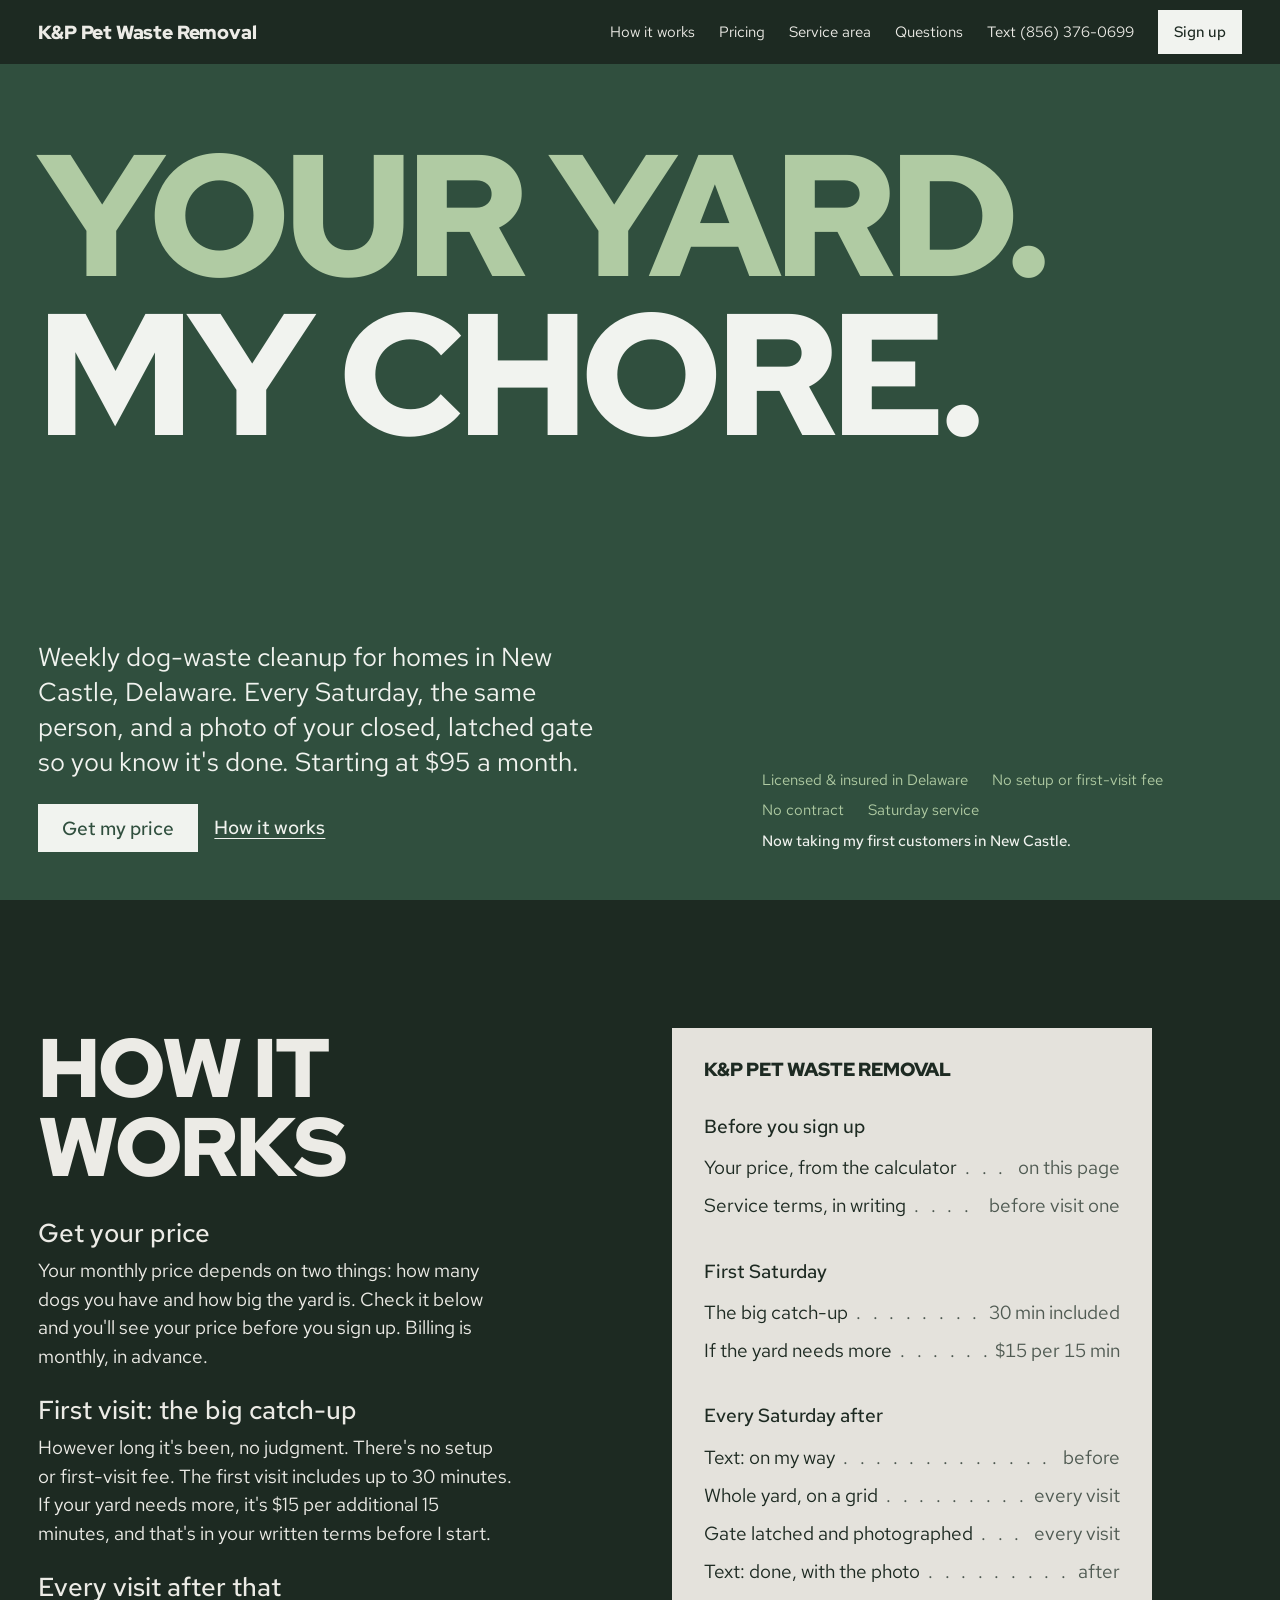
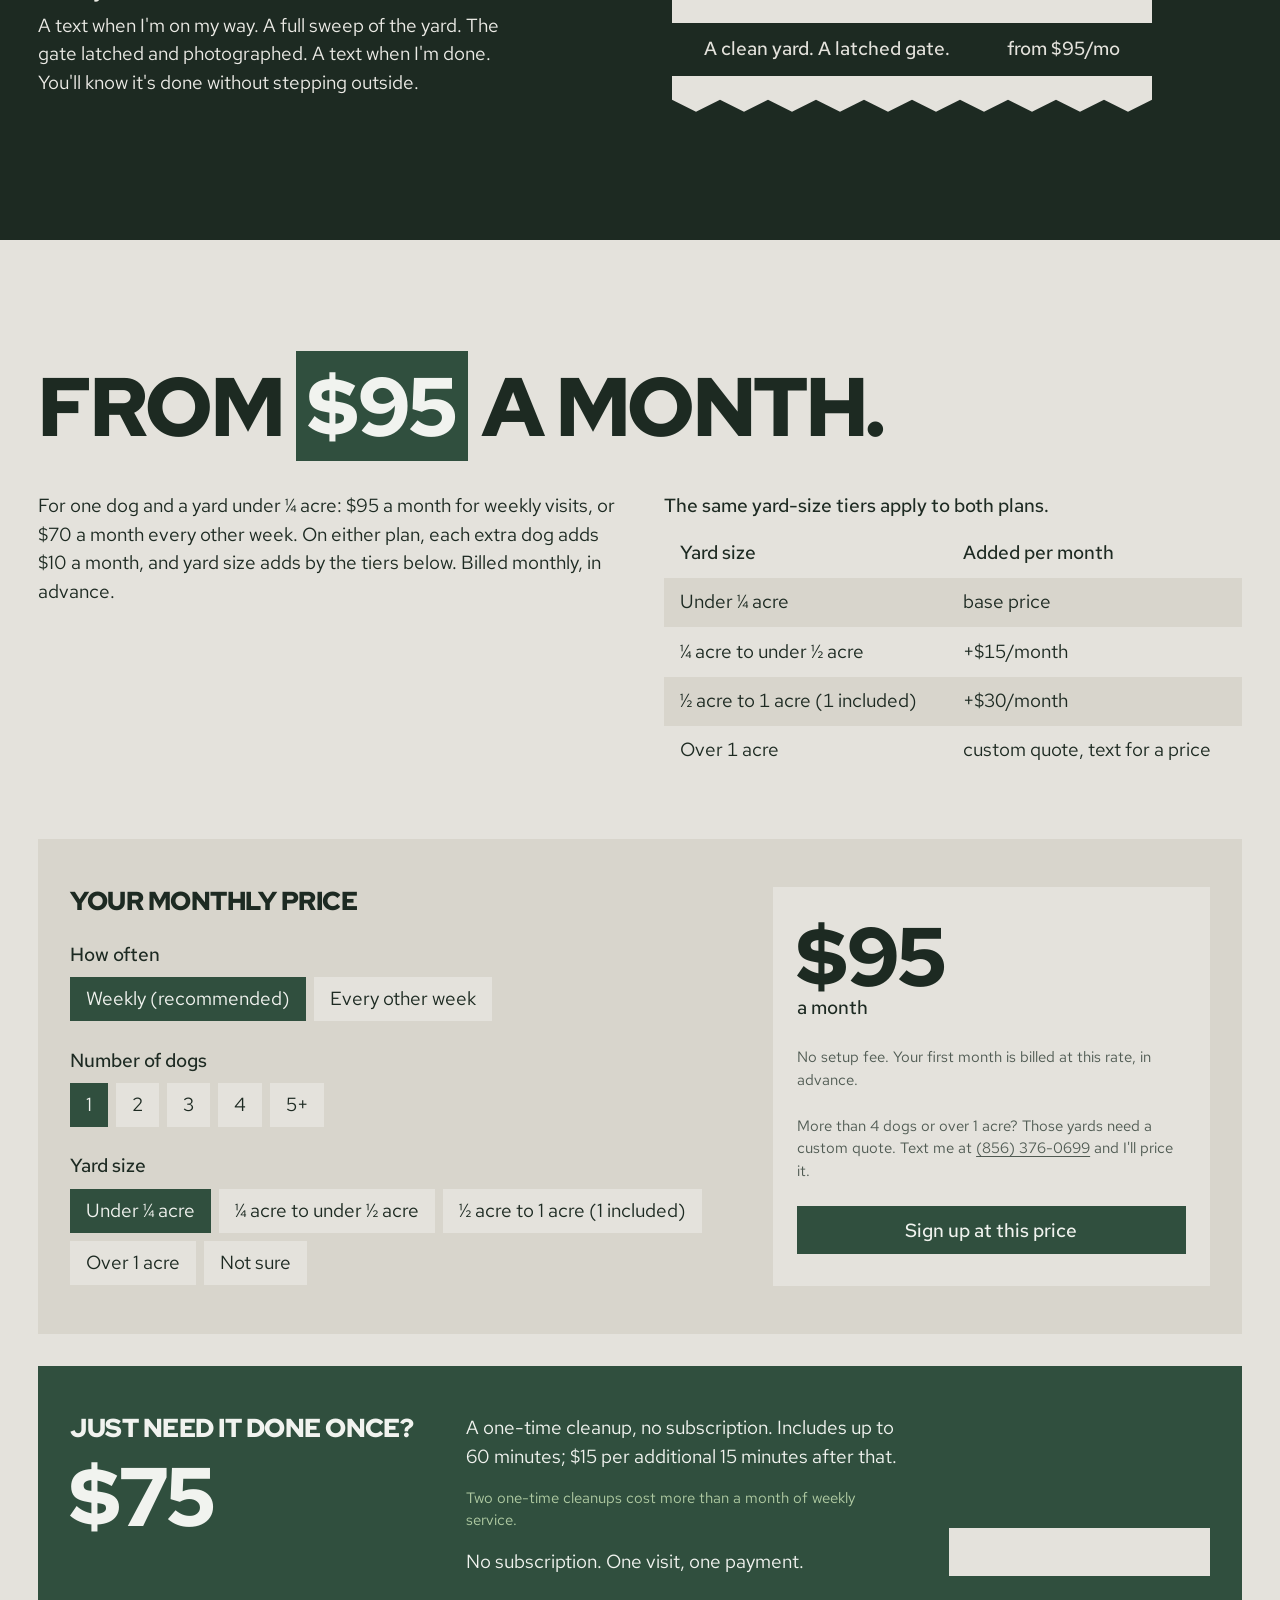
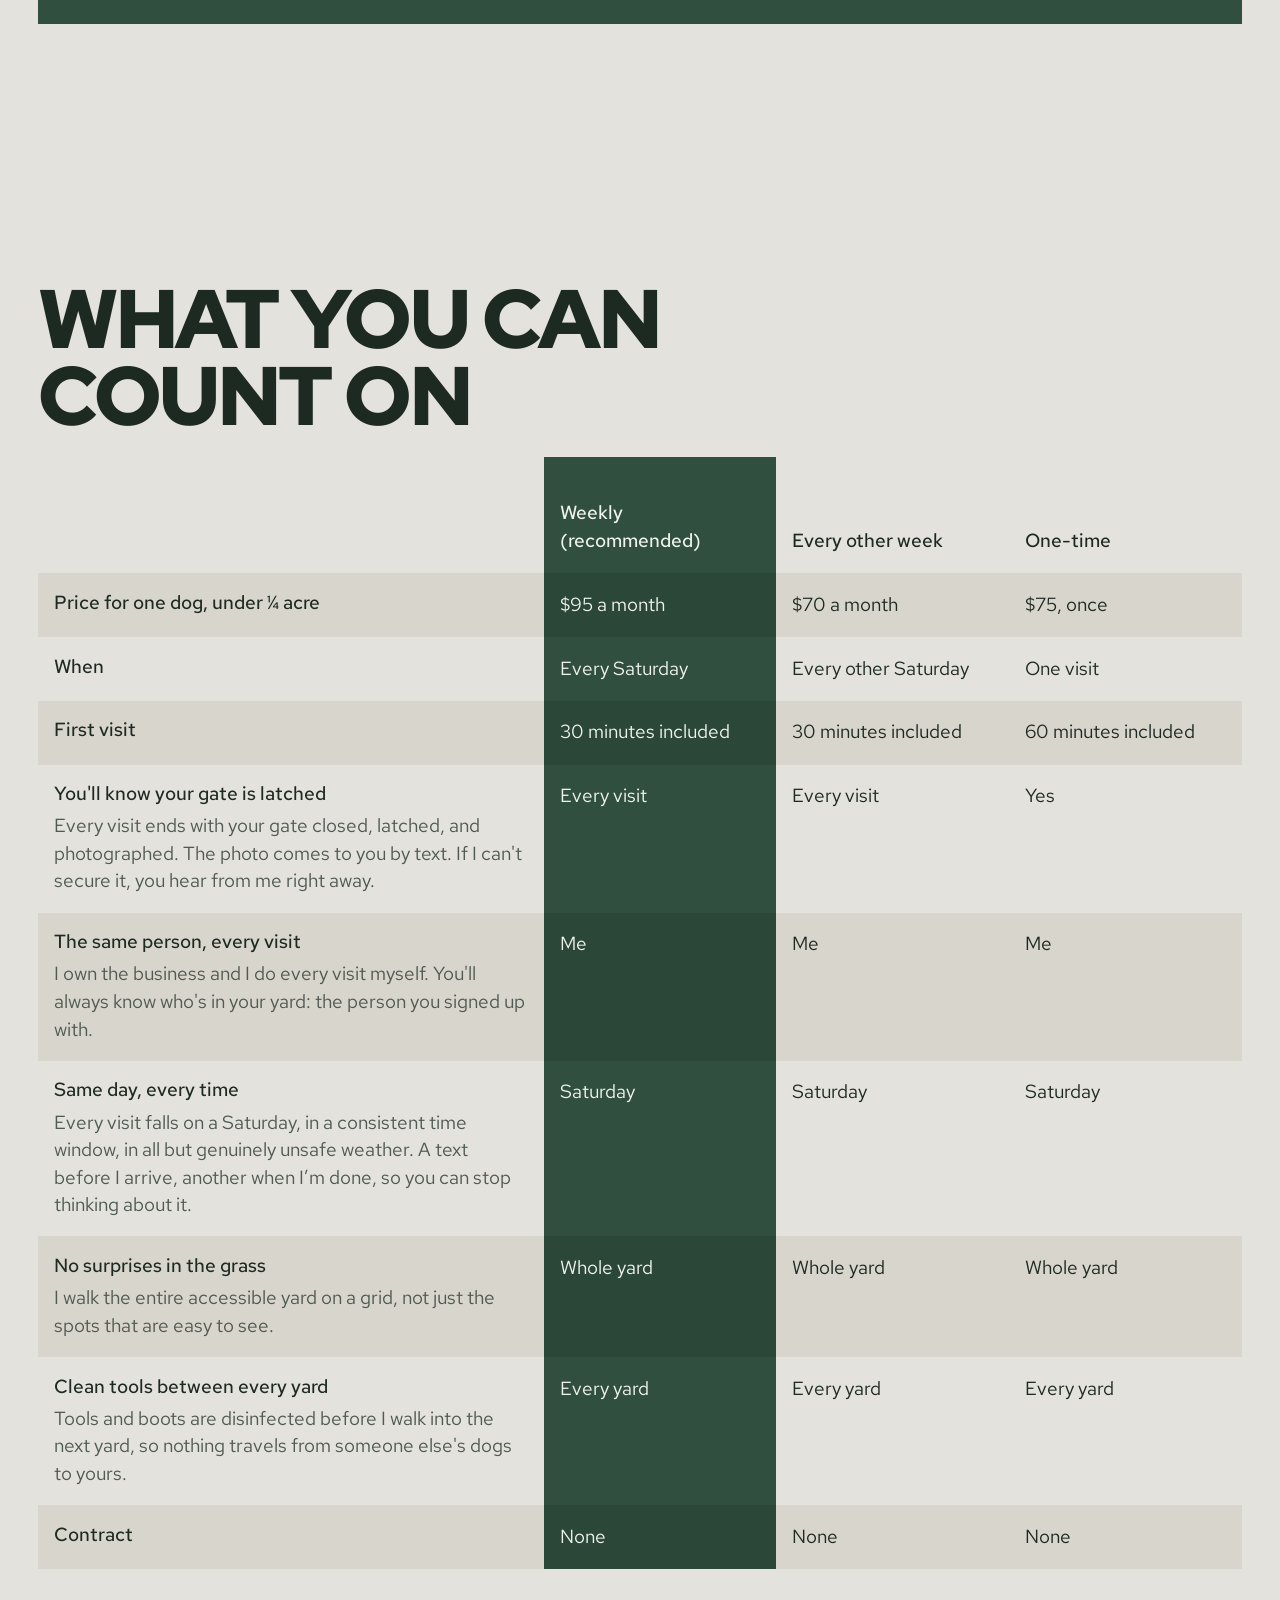
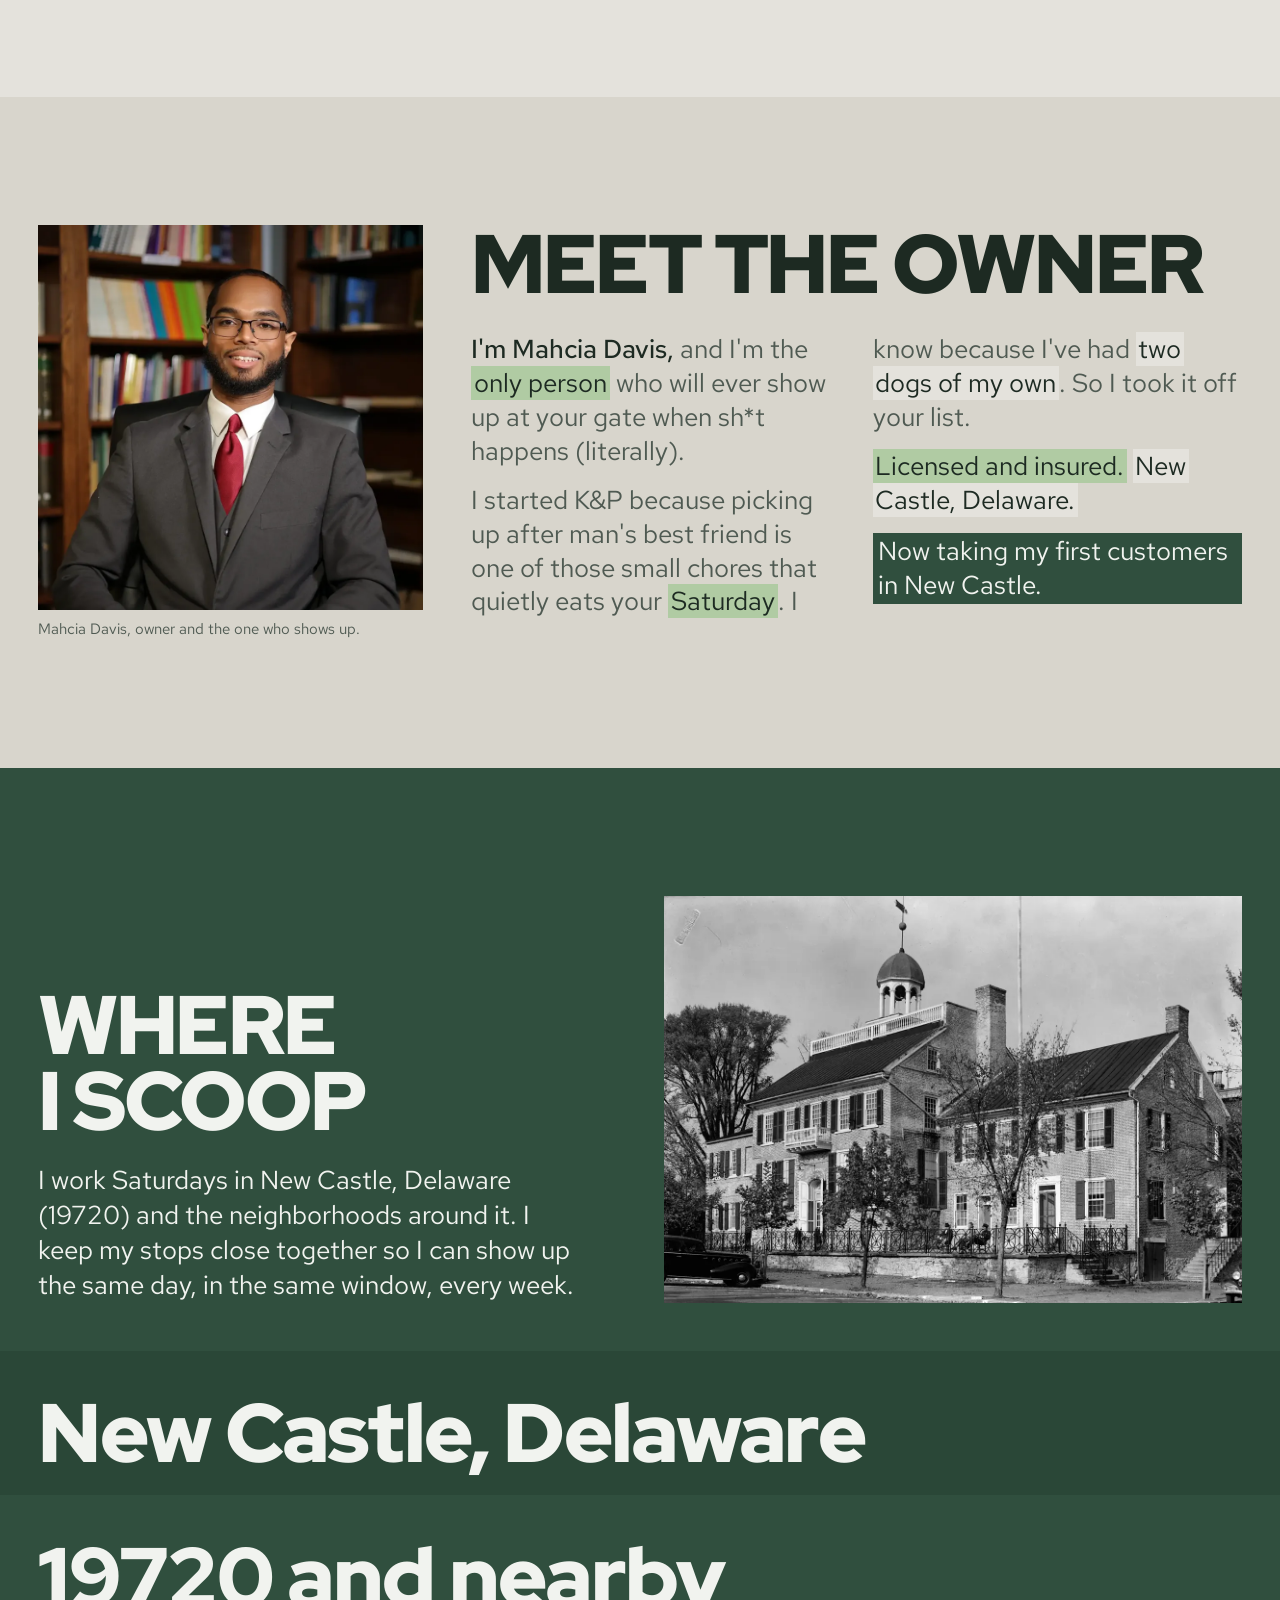
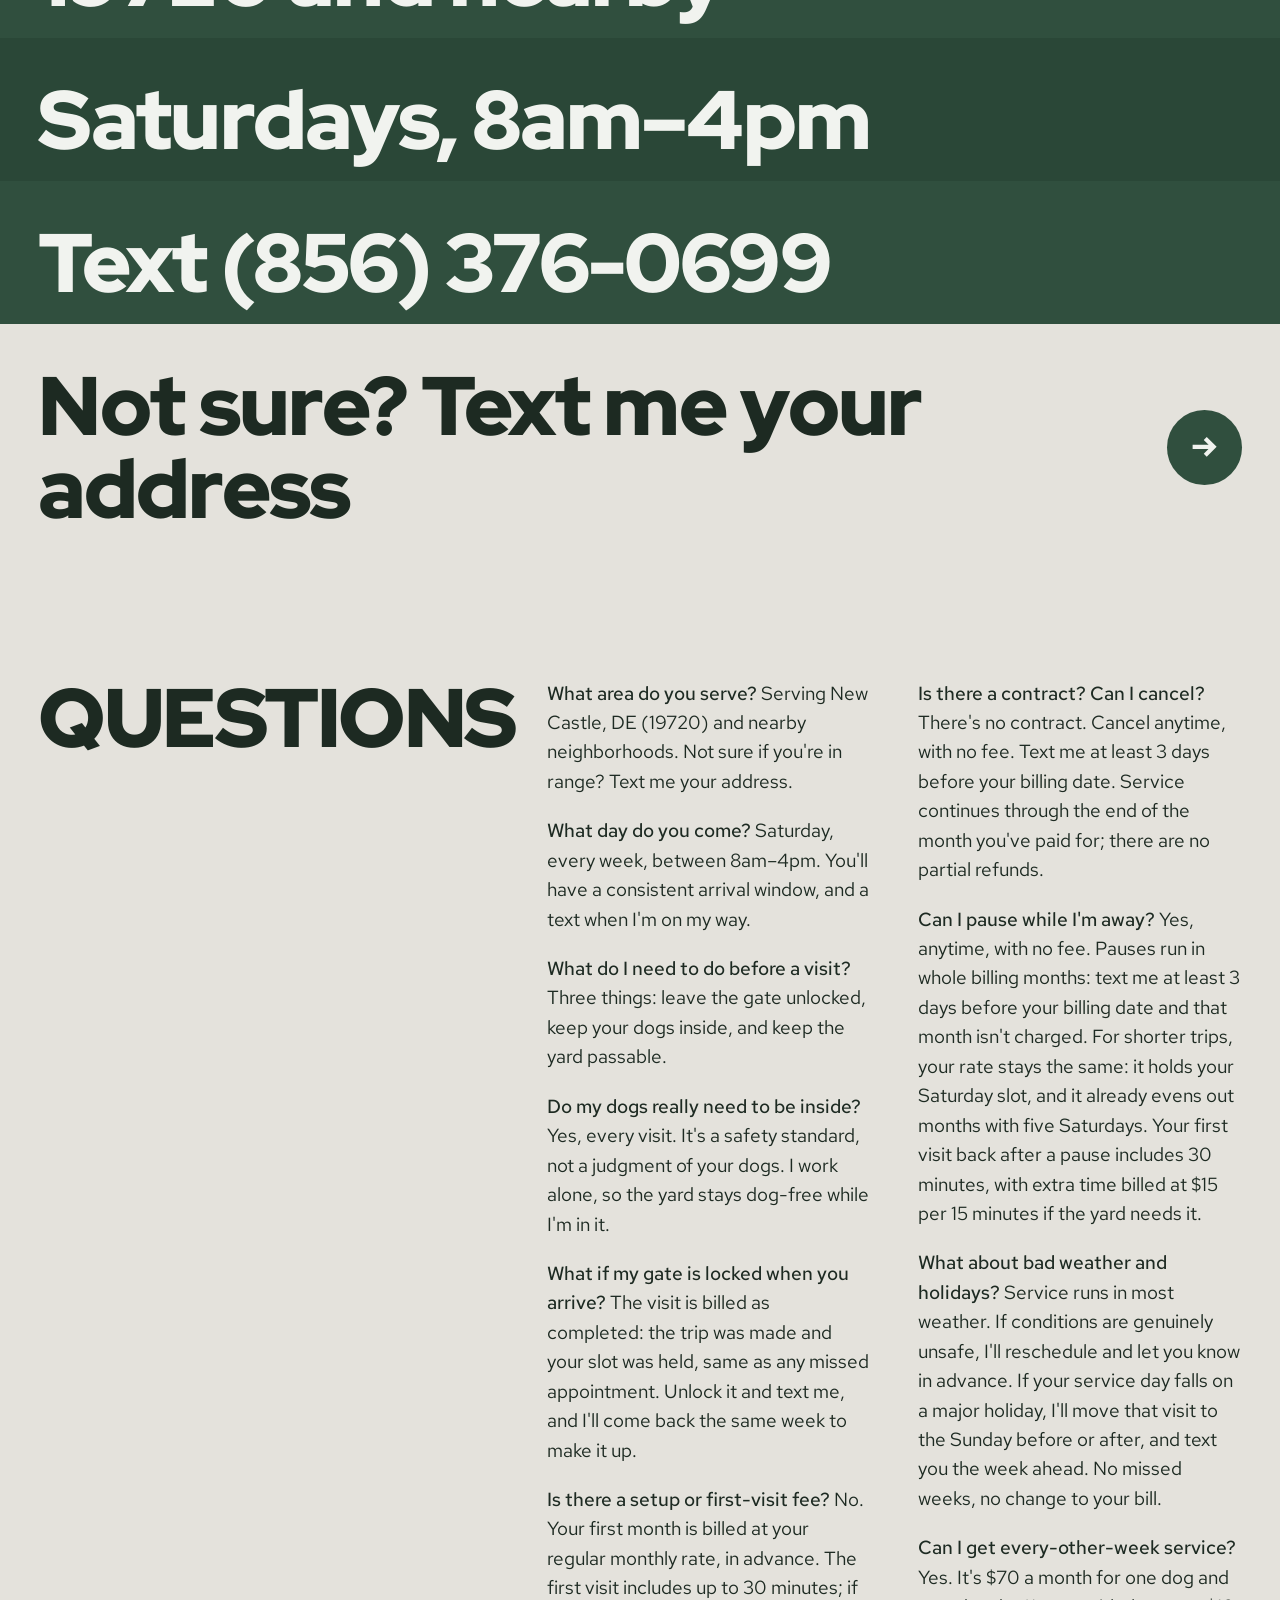
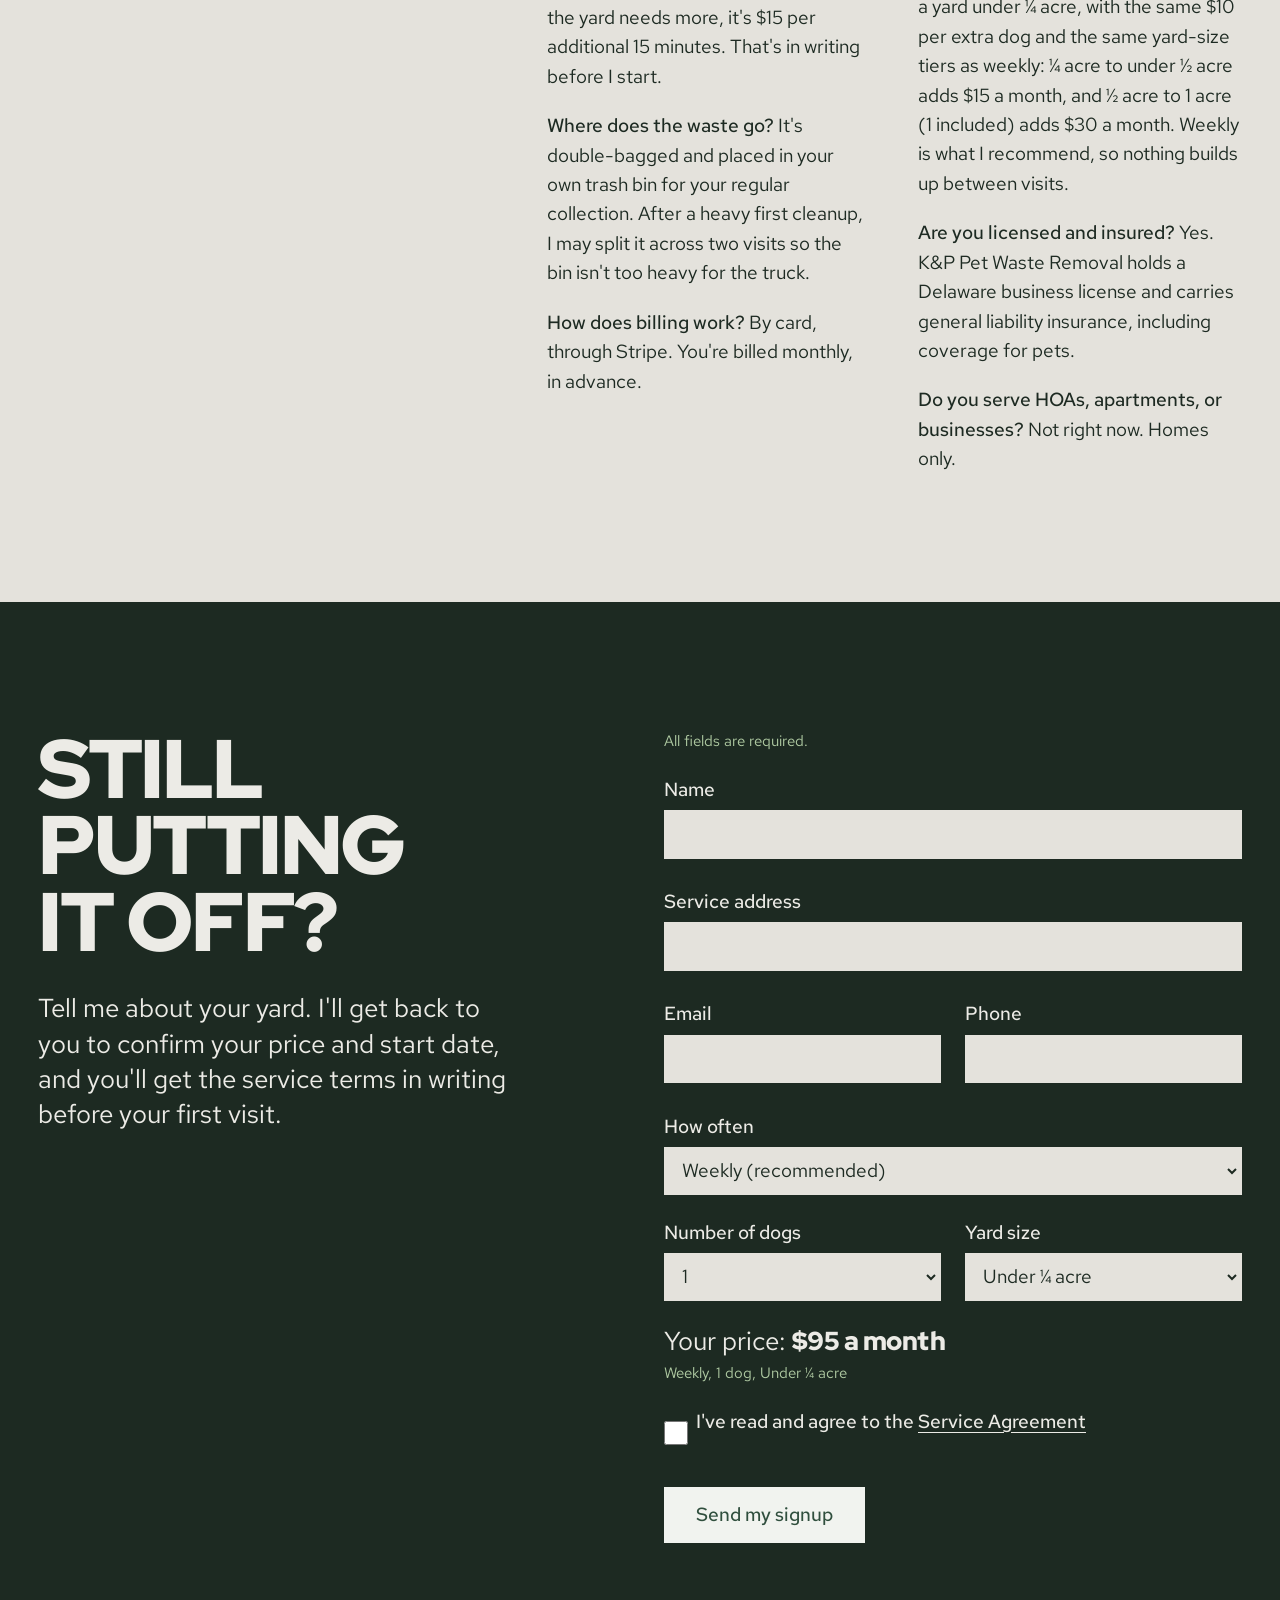
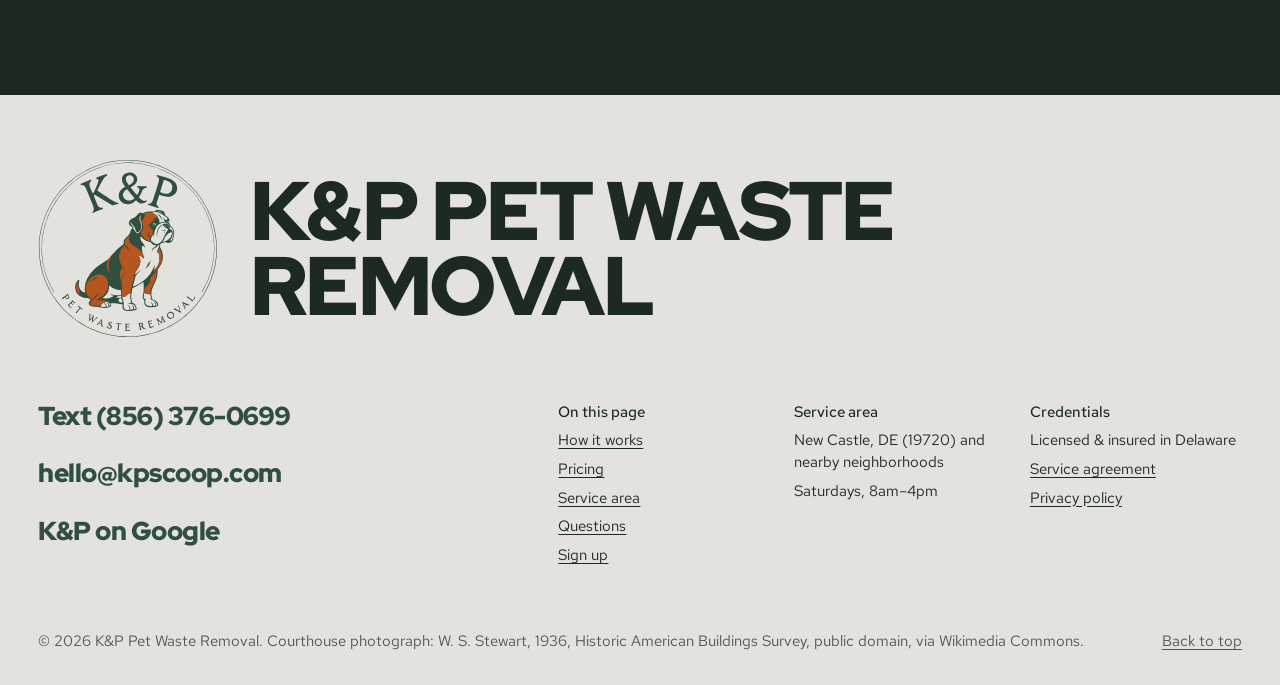
==== commit ed2779aa: "Price at the sign-up form, Sign up first on the phone bar, fuller business data, new link preview, f" ====
--- a/index.html
+++ b/index.html
@@ -1 +1 @@
-<!DOCTYPE html><html lang="en"><head><meta charset="utf-8"><meta name="viewport" content="width=device-width, initial-scale=1"><title>Dog Poop Pickup in New Castle, DE | K&amp;P Pet Waste Removal</title><meta name="description" content="Weekly dog poop pickup for homes in New Castle, DE. From $95 a month, every Saturday, one owner-operator, and a photo of your latched gate after every visit."><link rel="canonical" href="https://kpscoop.com/"><meta property="og:type" content="website"><meta property="og:title" content="Dog Poop Pickup in New Castle, DE | K&amp;P Pet Waste Removal"><meta property="og:description" content="Weekly dog poop pickup for homes in New Castle, DE. From $95 a month, every Saturday, one owner-operator, and a photo of your latched gate after every visit."><meta property="og:url" content="https://kpscoop.com/"><meta property="og:image" content="https://kpscoop.com/assets/og-image.png"><meta name="twitter:card" content="summary_large_image"><link rel="icon" href="/assets/kp-badge.svg" type="image/svg+xml"><link rel="preload" href="/fonts/red-hat-display-normal-900.woff2" as="font" type="font/woff2" crossorigin><link rel="stylesheet" href="/fonts/fonts.css"><script type="application/ld+json">{"@context":"https://schema.org","@type":"LocalBusiness","name":"K&P Pet Waste Removal","url":"https://kpscoop.com/","telephone":"+1-856-376-0699","email":"hello@kpscoop.com","image":"https://kpscoop.com/assets/og-image.png","priceRange":"$$","areaServed":[{"@type":"City","name":"New Castle, DE"},{"@type":"PostalCodeSpecification","postalCode":"19720"}],"openingHoursSpecification":[{"@type":"OpeningHoursSpecification","dayOfWeek":"Saturday","opens":"08:00","closes":"16:00"}],"sameAs":["https://share.google/6UOaSTEZDgdAQc2Vo"]}</script><script>document.documentElement.classList.add('js')</script><link rel="stylesheet" href="/_astro/Layout.CbuQQGKM.css"></head><body><a class="skip" href="#main">Skip to content</a><header class="site-header" data-tone="green"><a class="wordmark" href="/"><span>K&amp;P Pet Waste Removal</span></a><nav class="nav" aria-label="Main"><div class="nav__links"><a href="/#how-it-works">How it works</a><a href="/#pricing">Pricing</a><a href="/#area">Service area</a><a href="/#questions">Questions</a></div><a class="nav__text" href="sms:+18563760699">Text (856) 376-0699</a><a class="btn" href="/#signup">Sign up</a></nav></header><main id="main"><section class="hero" data-tone="green" aria-labelledby="hero-title"><h1 id="hero-title" class="display"><span class="l1">Your yard.</span> <span class="l2">My chore.</span></h1><div></div><div class="hero__foot"><div><p class="hero__lead">Weekly dog-waste cleanup for homes in New Castle, Delaware. Every Saturday, the same person, and a photo of your closed, latched gate so you know it's done. Starting at $95 a month.</p><div class="hero__actions"><a class="btn btn--light" href="#pricing" data-primary>Get my price</a><a class="link" href="#how-it-works">How it works</a></div></div><div class="hero__proof"><ul><li>Licensed &amp; insured in Delaware</li><li>No setup or first-visit fee</li><li>No contract</li><li>Saturday service</li></ul><p class="hero__new">Now taking my first customers in New Castle.</p></div></div></section><section class="how" id="how-it-works" data-tone="dark" aria-labelledby="how-title"><div class="how__grid"><div><h2 id="how-title" class="rise">How it works</h2><div class="how__steps"><div class="rise" style="--i:1"><h3>Get your price</h3><p>Your monthly price depends on two things: how many dogs you have and how big the yard is. Check it below and you'll see your price before you sign up. Billing is monthly, in advance.</p></div><div class="rise" style="--i:2"><h3>First visit: the big catch-up</h3><p>However long it's been, no judgment. There's no setup or first-visit fee. The first visit includes up to 30 minutes. If your yard needs more, it's $15 per additional 15 minutes, and that's in your written terms before I start.</p></div><div class="rise" style="--i:3"><h3>Every visit after that</h3><p>A text when I'm on my way. A full sweep of the yard. The gate latched and photographed. A text when I'm done. You'll know it's done without stepping outside.</p></div></div></div><div class="slip rise" style="--i:2" aria-label="A visit, step by step"><p class="slip__title">K&amp;P Pet Waste Removal</p><p class="slip__when">Before you sign up</p><div class="slip__row"><span class="what">Your price, from the calculator</span><span class="dots" aria-hidden="true"></span><span class="val">on this page</span></div><div class="slip__row"><span class="what">Service terms, in writing</span><span class="dots" aria-hidden="true"></span><span class="val">before visit one</span></div><p class="slip__when">First Saturday</p><div class="slip__row"><span class="what">The big catch-up</span><span class="dots" aria-hidden="true"></span><span class="val">30 min included</span></div><div class="slip__row"><span class="what">If the yard needs more</span><span class="dots" aria-hidden="true"></span><span class="val">$15 per 15 min</span></div><p class="slip__when">Every Saturday after</p><div class="slip__row"><span class="what">Text: on my way</span><span class="dots" aria-hidden="true"></span><span class="val">before</span></div><div class="slip__row"><span class="what">Whole yard, on a grid</span><span class="dots" aria-hidden="true"></span><span class="val">every visit</span></div><div class="slip__row"><span class="what">Gate latched and photographed</span><span class="dots" aria-hidden="true"></span><span class="val">every visit</span></div><div class="slip__row"><span class="what">Text: done, with the photo</span><span class="dots" aria-hidden="true"></span><span class="val">after</span></div><p class="slip__total"><span>A clean yard. A latched gate.</span><span>from $95/mo</span></p></div></div></section><section class="pricing" id="pricing" data-tone="bone" aria-labelledby="pricing-title"><h2 id="pricing-title" class="display rise">From <span class="price-chip">$95</span> a month.</h2><div class="pricing__intro"><p class="rise" style="--i:1">For one dog and a yard under ¼ acre: $95 a month for weekly visits, or $70 a month every other week. On either plan, each extra dog adds $10 a month, and yard size adds by the tiers below. Billed monthly, in advance.</p><table class="tiers rise" style="--i:2"><caption>The same yard-size tiers apply to both plans.</caption><thead><tr><th scope="col">Yard size</th><th scope="col">Added per month</th></tr></thead><tbody><tr><td>Under ¼ acre</td><td>base price</td></tr><tr><td>¼ acre to under ½ acre</td><td>+$15/month</td></tr><tr><td>½ acre to 1 acre (1 included)</td><td>+$30/month</td></tr><tr><td>Over 1 acre</td><td>custom quote, text for a price</td></tr></tbody></table></div><div class="calc-wrap"><form class="calc rise" id="calc" aria-labelledby="calc-title"><div class="calc__controls"><h3 id="calc-title">Your monthly price</h3><fieldset><legend>How often</legend><div class="choices"><label class="choice"><input type="radio" name="plan" value="weekly" checked><span>Weekly (recommended)</span></label><label class="choice"><input type="radio" name="plan" value="biweekly"><span>Every other week</span></label></div></fieldset><fieldset><legend>Number of dogs</legend><div class="choices"><label class="choice"><input type="radio" name="dogs" value="1" checked><span>1</span></label><label class="choice"><input type="radio" name="dogs" value="2"><span>2</span></label><label class="choice"><input type="radio" name="dogs" value="3"><span>3</span></label><label class="choice"><input type="radio" name="dogs" value="4"><span>4</span></label><label class="choice"><input type="radio" name="dogs" value="5"><span>5+</span></label></div></fieldset><fieldset><legend>Yard size</legend><div class="choices"><label class="choice"><input type="radio" name="yard" value="0" checked><span>Under ¼ acre</span></label><label class="choice"><input type="radio" name="yard" value="1"><span>¼ acre to under ½ acre</span></label><label class="choice"><input type="radio" name="yard" value="2"><span>½ acre to 1 acre (1 included)</span></label><label class="choice"><input type="radio" name="yard" value="3"><span>Over 1 acre</span></label></div></fieldset></div><div class="calc__result"><div aria-live="polite"><p class="calc__price" id="calc-price">$95</p><p class="calc__per" id="calc-per">a month</p></div><p class="calc__note" id="calc-note">No setup fee. Your first month is billed at this rate, in advance.</p><p class="calc__note">More than 4 dogs or over 1 acre? Those yards need a custom quote. Text me at <a href="sms:+18563760699">(856) 376-0699</a> and I'll price it.</p><a class="btn" id="calc-go" href="#signup">Sign up at this price</a></div></form><div class="onetime rise" style="--i:1"><div><h3>Just need it done once?</h3><p class="big">$75</p></div><div><p>A one-time cleanup, no subscription. Includes up to 60 minutes; $15 per additional 15 minutes after that.</p><p class="small">Two one-time cleanups cost more than a month of weekly service.</p><p>No subscription. One visit, one payment.</p></div><div class="buy"><stripe-buy-button buy-button-id="buy_btn_1UKzclCbaPGi3YM02jdGRttW" publishable-key="pk_live_51UJDDuCbaPGi3YM0KPT9Jc8U6J2g4yYWNIr4RahfY3BgEDg3Vv5u8pVNBed3x1Gfuck8Yt07JCRqRLFJKiHS9JL500oru7nKPV"></stripe-buy-button></div></div></div></section><section class="count" id="count" data-tone="bone" aria-labelledby="count-title"><h2 id="count-title" class="display rise">What you can count on</h2><div class="compare rise" style="--i:1" role="table" aria-label="What each plan includes"><div class="colhead" role="columnheader"><span class="sr">What you get</span></div><div class="colhead feat top" role="columnheader">Weekly (recommended)</div><div class="colhead " role="columnheader">Every other week</div><div class="colhead " role="columnheader">One-time</div><div class="rowhead zebra" role="rowheader">Price for one dog, under ¼ acre</div><div class="feat zebra" role="cell">$95 a month</div><div class=" zebra" role="cell">$70 a month</div><div class=" zebra" role="cell">$75, once</div><div class="rowhead " role="rowheader">When</div><div class="feat " role="cell">Every Saturday</div><div class=" " role="cell">Every other Saturday</div><div class=" " role="cell">One visit</div><div class="rowhead zebra" role="rowheader">First visit</div><div class="feat zebra" role="cell">30 minutes included</div><div class=" zebra" role="cell">30 minutes included</div><div class=" zebra" role="cell">60 minutes included</div><div class="rowhead " role="rowheader">You&#39;ll know your gate is latched<small>Every visit ends with your gate closed, latched, and photographed. The photo comes to you by text. If I can&#39;t secure it, you hear from me right away.</small></div><div class="feat " role="cell">Every visit</div><div class=" " role="cell">Every visit</div><div class=" " role="cell">Yes</div><div class="rowhead zebra" role="rowheader">The same person, every visit<small>I own the business and I do every visit myself. You&#39;ll always know who&#39;s in your yard: the person you signed up with.</small></div><div class="feat zebra" role="cell">Me</div><div class=" zebra" role="cell">Me</div><div class=" zebra" role="cell">Me</div><div class="rowhead " role="rowheader">Same day, every time<small>Every visit falls on a Saturday, in a consistent time window, in all but genuinely unsafe weather. A text before I arrive, another when I’m done, so you can stop thinking about it.</small></div><div class="feat " role="cell">Saturday</div><div class=" " role="cell">Saturday</div><div class=" " role="cell">Saturday</div><div class="rowhead zebra" role="rowheader">No surprises in the grass<small>I walk the entire accessible yard on a grid, not just the spots that are easy to see.</small></div><div class="feat zebra" role="cell">Whole yard</div><div class=" zebra" role="cell">Whole yard</div><div class=" zebra" role="cell">Whole yard</div><div class="rowhead " role="rowheader">Clean tools between every yard<small>Tools and boots are disinfected before I walk into the next yard, so nothing travels from someone else&#39;s dogs to yours.</small></div><div class="feat " role="cell">Every yard</div><div class=" " role="cell">Every yard</div><div class=" " role="cell">Every yard</div><div class="rowhead zebra" role="rowheader">Contract</div><div class="feat zebra" role="cell">None</div><div class=" zebra" role="cell">None</div><div class=" zebra" role="cell">None</div></div><div class="compare-m"><section><h3>Price for one dog, under ¼ acre</h3><dl><div class="feat"><dt>Weekly</dt><dd>$95 a month</dd></div><div class><dt>Every other week</dt><dd>$70 a month</dd></div><div class><dt>One-time</dt><dd>$75, once</dd></div></dl></section><section><h3>When</h3><dl><div class="feat"><dt>Weekly</dt><dd>Every Saturday</dd></div><div class><dt>Every other week</dt><dd>Every other Saturday</dd></div><div class><dt>One-time</dt><dd>One visit</dd></div></dl></section><section><h3>First visit</h3><dl><div class="feat"><dt>Weekly</dt><dd>30 minutes included</dd></div><div class><dt>Every other week</dt><dd>30 minutes included</dd></div><div class><dt>One-time</dt><dd>60 minutes included</dd></div></dl></section><section><h3>You&#39;ll know your gate is latched</h3><p class="why">Every visit ends with your gate closed, latched, and photographed. The photo comes to you by text. If I can&#39;t secure it, you hear from me right away.</p><dl><div class="feat"><dt>Weekly</dt><dd>Every visit</dd></div><div class><dt>Every other week</dt><dd>Every visit</dd></div><div class><dt>One-time</dt><dd>Yes</dd></div></dl></section><section><h3>The same person, every visit</h3><p class="why">I own the business and I do every visit myself. You&#39;ll always know who&#39;s in your yard: the person you signed up with.</p><dl><div class="feat"><dt>Weekly</dt><dd>Me</dd></div><div class><dt>Every other week</dt><dd>Me</dd></div><div class><dt>One-time</dt><dd>Me</dd></div></dl></section><section><h3>Same day, every time</h3><p class="why">Every visit falls on a Saturday, in a consistent time window, in all but genuinely unsafe weather. A text before I arrive, another when I’m done, so you can stop thinking about it.</p><dl><div class="feat"><dt>Weekly</dt><dd>Saturday</dd></div><div class><dt>Every other week</dt><dd>Saturday</dd></div><div class><dt>One-time</dt><dd>Saturday</dd></div></dl></section><section><h3>No surprises in the grass</h3><p class="why">I walk the entire accessible yard on a grid, not just the spots that are easy to see.</p><dl><div class="feat"><dt>Weekly</dt><dd>Whole yard</dd></div><div class><dt>Every other week</dt><dd>Whole yard</dd></div><div class><dt>One-time</dt><dd>Whole yard</dd></div></dl></section><section><h3>Clean tools between every yard</h3><p class="why">Tools and boots are disinfected before I walk into the next yard, so nothing travels from someone else&#39;s dogs to yours.</p><dl><div class="feat"><dt>Weekly</dt><dd>Every yard</dd></div><div class><dt>Every other week</dt><dd>Every yard</dd></div><div class><dt>One-time</dt><dd>Every yard</dd></div></dl></section><section><h3>Contract</h3><dl><div class="feat"><dt>Weekly</dt><dd>None</dd></div><div class><dt>Every other week</dt><dd>None</dd></div><div class><dt>One-time</dt><dd>None</dd></div></dl></section></div></section><section class="owner" id="owner" data-tone="bone" aria-labelledby="owner-title"><figure class="rise"><img src="/assets/owner-portrait-900.webp" width="900" height="900" loading="lazy" alt="Mahcia Davis, owner of K&P Pet Waste Removal, smiling in a gray suit and red tie."><figcaption>Mahcia Davis, owner and the one who shows up.</figcaption></figure><div><h2 id="owner-title" class="display rise" style="--i:1">Meet the owner</h2><div class="story rise" style="--i:2"><p><strong>I'm Mahcia Davis,</strong> and I'm the <span class="hl">only person</span> who will ever show up at your gate when sh*t happens (literally).</p><p>I started K&amp;P because picking up after man's best friend is one of those small chores that quietly eats your <span class="hl">Saturday</span>. I know because I've had <span class="hl hl--bone">two dogs of my own</span>. So I took it off your list.</p><p><span class="hl">Licensed and insured.</span> <span class="hl hl--bone">New Castle, Delaware.</span></p><a class="final" href="#signup">Now taking my first customers in New Castle.</a></div></div></section><section class="area" id="area" data-tone="green" aria-labelledby="area-title"><div class="area__top"><div><h2 id="area-title" class="display rise">Where I scoop</h2><p class="rise" style="--i:1">I work Saturdays in New Castle, Delaware (19720) and the neighborhoods around it. I keep my stops close together so I can show up the same day, in the same window, every week.</p></div><figure class="area__photo rise" style="--i:2"><img src="/assets/new-castle-courthouse-1200.webp" width="1200" height="846" loading="lazy" alt="The old New Castle Court House on Delaware Street, photographed in 1936."></figure></div><ul class="rows"><li>New Castle, Delaware</li><li>19720 and nearby</li><li>Saturdays, 8am–4pm</li><li><a href="sms:+18563760699">Text (856) 376-0699</a></li><li class="greet"><a href="sms:+18563760699" style="display:flex;align-items:center;gap:0.4em;text-decoration:none">Not sure? Text me your address <span class="round" aria-hidden="true"><svg viewBox="0 0 24 24" fill="none" stroke="currentColor" stroke-width="3"><path d="M4 12h15M13 6l6 6-6 6"></path></svg></span></a></li></ul></section><section class="faq" id="questions" data-tone="bone" aria-labelledby="faq-title"><h2 id="faq-title" class="display rise">Questions</h2><div class="faq__text rise" style="--i:1"><p><b>What area do you serve?</b> Serving New Castle, DE (19720) and nearby neighborhoods. Not sure if you&#39;re in range? Text me your address.</p><p><b>What day do you come?</b> Saturday, every week, between 8am–4pm. You&#39;ll have a consistent arrival window, and a text when I&#39;m on my way.</p><p><b>What do I need to do before a visit?</b> Three things: leave the gate unlocked, keep your dogs inside, and keep the yard passable.</p><p><b>Do my dogs really need to be inside?</b> Yes, every visit. It&#39;s a safety standard, not a judgment of your dogs. I work alone, so the yard stays dog-free while I&#39;m in it.</p><p><b>What if my gate is locked when you arrive?</b> The visit is billed as completed: the trip was made and your slot was held, same as any missed appointment. Unlock it and text me, and I&#39;ll come back the same week to make it up.</p><p><b>Is there a setup or first-visit fee?</b> No. Your first month is billed at your regular monthly rate, in advance. The first visit includes up to 30 minutes; if the yard needs more, it&#39;s $15 per additional 15 minutes. That&#39;s in writing before I start.</p><p><b>Where does the waste go?</b> It&#39;s double-bagged and placed in your own trash bin for your regular collection. After a heavy first cleanup, I may split it across two visits so the bin isn&#39;t too heavy for the truck.</p><p><b>How does billing work?</b> By card, through Stripe. You&#39;re billed monthly, in advance.</p><p><b>Is there a contract? Can I cancel?</b> There&#39;s no contract. Cancel anytime, with no fee. Text me at least 3 days before your billing date. Service continues through the end of the month you&#39;ve paid for; there are no partial refunds.</p><p><b>Can I pause while I&#39;m away?</b> Yes, anytime, with no fee. Pauses run in whole billing months: text me at least 3 days before your billing date and that month isn&#39;t charged. For shorter trips, your rate stays the same: it holds your Saturday slot, and it already evens out months with five Saturdays. Your first visit back after a pause includes 30 minutes, with extra time billed at $15 per 15 minutes if the yard needs it.</p><p><b>What about bad weather and holidays?</b> Service runs in most weather. If conditions are genuinely unsafe, I&#39;ll reschedule and let you know in advance. If your service day falls on a major holiday, I&#39;ll move that visit to the Sunday before or after, and text you the week ahead. No missed weeks, no change to your bill.</p><p><b>Can I get every-other-week service?</b> Yes. It&#39;s $70 a month for one dog and a yard under ¼ acre, with the same $10 per extra dog and the same yard-size tiers as weekly: ¼ acre to under ½ acre adds $15 a month, and ½ acre to 1 acre (1 included) adds $30 a month. Weekly is what I recommend, so nothing builds up between visits.</p><p><b>Are you licensed and insured?</b> Yes. K&amp;P Pet Waste Removal holds a Delaware business license and carries general liability insurance, including coverage for pets.</p><p><b>Do you serve HOAs, apartments, or businesses?</b> Not right now. Homes only.</p></div></section><section class="signup" id="signup" data-tone="dark" aria-labelledby="signup-title"><div><h2 id="signup-title" class="display">Still putting it off?</h2><p class="signup__intro">Tell me about your yard. I'll get back to you to confirm your price and start date, and you'll get the service terms in writing before your first visit.</p></div><form class="form" id="signup-form" action="https://formspree.io/f/mnpnvrlw" method="POST" novalidate><p class="form__note field--full">All fields are required.</p><input type="hidden" name="_subject" value="New signup: K&P Pet Waste Removal"><input type="hidden" name="agreement_version" value="v1.1, effective October 13, 2026"><label class="hp" aria-hidden="true">Leave this empty <input type="text" name="_gotcha" tabindex="-1" autocomplete="off"></label><div class="field field--full"><label for="f-name">Name</label><input id="f-name" name="name" autocomplete="name" required aria-describedby="e-name"><p class="err" id="e-name"></p></div><div class="field field--full"><label for="f-address">Service address</label><input id="f-address" name="address" autocomplete="street-address" required aria-describedby="e-address"><p class="err" id="e-address"></p></div><div class="field"><label for="f-email">Email</label><input id="f-email" name="email" type="email" autocomplete="email" required aria-describedby="e-email"><p class="err" id="e-email"></p></div><div class="field"><label for="f-phone">Phone</label><input id="f-phone" name="phone" type="tel" autocomplete="tel" required aria-describedby="e-phone"><p class="err" id="e-phone"></p></div><div class="field field--full"><label for="f-plan">How often</label><select id="f-plan" name="plan"><option value="Weekly">Weekly (recommended)</option><option value="Every other week">Every other week</option></select></div><div class="field"><label for="f-dogs">Number of dogs</label><select id="f-dogs" name="dogs"><option>1</option><option>2</option><option>3</option><option>4</option><option>5+</option></select></div><div class="field"><label for="f-yard">Yard size</label><select id="f-yard" name="yard"><option>Under ¼ acre</option><option>¼ acre to under ½ acre</option><option>½ acre to 1 acre (1 included)</option><option>Over 1 acre</option><option>Not sure</option></select></div><div class="field field--full"><label class="check"><input id="f-agree" type="checkbox" name="agreed_to_service_agreement" value="yes" required aria-describedby="e-agree"><span>I've read and agree to the <a href="/agreement/">Service Agreement</a></span></label><p class="err" id="e-agree"></p></div><button class="btn btn--light" type="submit" id="f-submit">Send my signup</button><p class="form__status" id="f-status" role="status" aria-live="polite"></p></form></section></main><script type="module">var e=document.querySelector(`.onetime .buy`);if(e){let t=new IntersectionObserver(e=>{if(!e.some(e=>e.isIntersecting))return;t.disconnect();let n=document.createElement(`script`);n.src=`https://js.stripe.com/v3/buy-button.js`,n.async=!0,document.head.append(n)},{rootMargin:`600px 0px`});t.observe(e)}var t=document.getElementById(`calc`),n={weekly:95,biweekly:70},r=[0,15,30];t.addEventListener(`change`,()=>{let e=new FormData(t),i=String(e.get(`plan`)),a=Number(e.get(`dogs`)),o=Number(e.get(`yard`)),s=a>4||o>2;document.getElementById(`calc-price`).textContent=s?`Custom quote`:`$${n[i]+10*(a-1)+r[o]}`,document.getElementById(`calc-per`).textContent=s?`text me for a price`:`a month`,document.getElementById(`calc-go`).textContent=s?`Sign up for a custom quote`:`Sign up at this price`,document.getElementById(`f-plan`).value=i===`weekly`?`Weekly`:`Every other week`,document.getElementById(`f-dogs`).selectedIndex=a-1,document.getElementById(`f-yard`).selectedIndex=o}),t.addEventListener(`submit`,e=>e.preventDefault());var i=document.getElementById(`signup-form`),a=document.getElementById(`f-status`),o={"f-name":[`Enter your name.`],"f-address":[`Enter the address of the yard you want cleaned.`],"f-email":[`Enter your email address.`,`Enter an email address like name@example.com.`],"f-phone":[`Enter a phone number I can text.`,`Enter a 10-digit phone number, like 302 555 0100.`],"f-agree":[`Check the box to agree to the Service Agreement.`]},s=()=>{let e=null;for(let[t,[n,r]]of Object.entries(o)){let i=document.getElementById(t),a=document.getElementById(`e-`+t.slice(2)),o=``;i.type===`checkbox`?o=i.checked?``:n:i.value.trim()?(t===`f-email`&&!/^\S+@\S+\.\S+$/.test(i.value)||t===`f-phone`&&i.value.replace(/\D/g,``).replace(/^1/,``).length!==10)&&(o=r):o=n,a.textContent=o;let s=i.closest(`.field`);o?(s.dataset.invalid=``,i.setAttribute(`aria-invalid`,`true`),e??=i):(delete s.dataset.invalid,i.removeAttribute(`aria-invalid`))}return e?.focus(),!e};i.addEventListener(`submit`,async e=>{if(e.preventDefault(),!s())return;let t=document.getElementById(`f-submit`);t.disabled=!0,t.textContent=`Sending…`,a.textContent=``;try{let e=await fetch(i.action,{method:`POST`,body:new FormData(i),headers:{Accept:`application/json`}});if(!e.ok)throw Error(String(e.status));i.reset(),a.textContent=`Got it, thank you. I'll be in touch to confirm your price and start date.`}catch{a.textContent=`Something went wrong and your signup didn't send. Please try again, or text (856) 376-0699.`}finally{t.disabled=!1,t.textContent=`Send my signup`}});</script><footer class="footer" data-tone="bone"><div class="footer__name"><img src="/assets/kp-badge.svg" width="208" height="208" alt="K&P Pet Waste Removal badge: a seated boxer inside a double ring." loading="lazy"><p>K&amp;P Pet Waste Removal</p></div><div class="footer__row"><div class="footer__reach"><a href="sms:+18563760699">Text (856) 376-0699</a><a href="mailto:hello@kpscoop.com">hello@kpscoop.com</a><a href="https://share.google/6UOaSTEZDgdAQc2Vo">K&amp;P on Google</a></div><div class="footer__cols"><div><h3>On this page</h3><ul><li><a href="/#how-it-works">How it works</a></li><li><a href="/#pricing">Pricing</a></li><li><a href="/#area">Service area</a></li><li><a href="/#questions">Questions</a></li><li><a href="/#signup">Sign up</a></li></ul></div><div><h3>Service area</h3><ul><li>New Castle, DE (19720) and nearby neighborhoods</li><li>Saturdays, 8am–4pm</li></ul></div><div><h3>Credentials</h3><ul><li>Licensed &amp; insured in Delaware</li><li><a href="/agreement/">Service agreement</a></li><li><a href="/privacy/">Privacy policy</a></li></ul></div></div></div><div class="footer__legal"><p>© 2026 K&amp;P Pet Waste Removal. Courthouse photograph: W. S. Stewart, 1936, Historic American Buildings Survey, public domain, via Wikimedia Commons.</p><a href="#main">Back to top</a></div></footer><div class="phone-bar" aria-label="Quick contact"><a class="btn btn--light" href="sms:+18563760699">Text (856) 376-0699</a><a class="btn" href="/#signup">Sign up</a></div><script type="module">var e=document.querySelector(`.site-header`),t=[...document.querySelectorAll(`[data-tone]`)].filter(t=>t!==e),n=()=>{let n=e.offsetHeight/2;for(let r of t){let t=r.getBoundingClientRect();if(t.top<=n&&t.bottom>n){e.dataset.tone=r.dataset.tone;break}}};addEventListener(`scroll`,n,{passive:!0}),n();var r=document.querySelector(`.phone-bar`),i=document.querySelectorAll(`.rows, .signup, .footer`),a=new Set,o=new IntersectionObserver(e=>{for(let t of e)t.isIntersecting?a.add(t.target):a.delete(t.target);a.size?r.dataset.hidden=``:delete r.dataset.hidden});i.forEach(e=>o.observe(e));var s=new IntersectionObserver(e=>{for(let t of e)t.isIntersecting&&(t.target.classList.add(`in`),s.unobserve(t.target))},{rootMargin:`0px 0px -10% 0px`});document.querySelectorAll(`.rise`).forEach(e=>s.observe(e));</script></body></html>+<!DOCTYPE html><html lang="en"><head><meta charset="utf-8"><meta name="viewport" content="width=device-width, initial-scale=1"><title>Dog Poop Pickup in New Castle, DE | K&amp;P Pet Waste Removal</title><meta name="description" content="Weekly dog poop pickup for homes in New Castle, DE. From $95 a month, every Saturday, one owner-operator, and a photo of your latched gate after every visit."><link rel="canonical" href="https://kpscoop.com/"><meta property="og:type" content="website"><meta property="og:title" content="Dog Poop Pickup in New Castle, DE | K&amp;P Pet Waste Removal"><meta property="og:description" content="Weekly dog poop pickup for homes in New Castle, DE. From $95 a month, every Saturday, one owner-operator, and a photo of your latched gate after every visit."><meta property="og:url" content="https://kpscoop.com/"><meta property="og:image" content="https://kpscoop.com/assets/og-image.png"><meta property="og:image:width" content="1200"><meta property="og:image:height" content="630"><meta property="og:image:alt" content="Your yard. My chore. Weekly dog poop pickup in New Castle, DE, from $95 a month, with the K&P Pet Waste Removal badge."><meta name="twitter:card" content="summary_large_image"><link rel="icon" href="/favicon.ico" sizes="16x16 32x32 48x48"><link rel="icon" href="/favicon.svg" type="image/svg+xml"><link rel="apple-touch-icon" href="/apple-touch-icon.png"><link rel="preload" href="/fonts/red-hat-display-normal-900.woff2" as="font" type="font/woff2" crossorigin><link rel="stylesheet" href="/fonts/fonts.css"><script type="application/ld+json">{"@context":"https://schema.org","@type":"LocalBusiness","@id":"https://kpscoop.com/#business","name":"K&P Pet Waste Removal","url":"https://kpscoop.com/","description":"Weekly dog poop pickup for homes in New Castle, DE, every Saturday, by one owner-operator.","telephone":"+1-856-376-0699","email":"hello@kpscoop.com","image":"https://kpscoop.com/assets/og-image.png","logo":"https://kpscoop.com/assets/kp-logo-512.png","priceRange":"From $70 a month","address":{"@type":"PostalAddress","addressLocality":"New Castle","addressRegion":"DE","postalCode":"19720","addressCountry":"US"},"areaServed":[{"@type":"City","name":"New Castle, DE"},{"@type":"PostalCodeSpecification","postalCode":"19720"}],"openingHoursSpecification":[{"@type":"OpeningHoursSpecification","dayOfWeek":"Saturday","opens":"08:00","closes":"16:00"}],"sameAs":["https://share.google/6UOaSTEZDgdAQc2Vo","https://www.google.com/search?kgmid=/g/11zz5zvh3y"]}</script><script>document.documentElement.classList.add('js')</script><link rel="stylesheet" href="/_astro/Layout.susk0zpu.css"></head><body><a class="skip" href="#main">Skip to content</a><header class="site-header" data-tone="green"><a class="wordmark" href="/"><span>K&amp;P Pet Waste Removal</span></a><nav class="nav" aria-label="Main"><div class="nav__links"><a href="/#how-it-works">How it works</a><a href="/#pricing">Pricing</a><a href="/#area">Service area</a><a href="/#questions">Questions</a></div><a class="nav__text" href="sms:+18563760699">Text (856) 376-0699</a><a class="btn" href="/#signup">Sign up</a></nav></header><main id="main"><section class="hero" data-tone="green" aria-labelledby="hero-title"><h1 id="hero-title" class="display"><span class="l1">Your yard.</span> <span class="l2">My chore.</span></h1><div></div><div class="hero__foot"><div><p class="hero__lead">Weekly dog-waste cleanup for homes in New Castle, Delaware. Every Saturday, the same person, and a photo of your closed, latched gate so you know it's done. Starting at $95 a month.</p><div class="hero__actions"><a class="btn btn--light" href="#pricing" data-primary>Get my price</a><a class="link" href="#how-it-works">How it works</a></div></div><div class="hero__proof"><ul><li>Licensed &amp; insured in Delaware</li><li>No setup or first-visit fee</li><li>No contract</li><li>Saturday service</li></ul><p class="hero__new">Now taking my first customers in New Castle.</p></div></div></section><section class="how" id="how-it-works" data-tone="dark" aria-labelledby="how-title"><div class="how__grid"><div><h2 id="how-title" class="rise">How it works</h2><div class="how__steps"><div class="rise" style="--i:1"><h3>Get your price</h3><p>Your monthly price depends on two things: how many dogs you have and how big the yard is. Check it below and you'll see your price before you sign up. Billing is monthly, in advance.</p></div><div class="rise" style="--i:2"><h3>First visit: the big catch-up</h3><p>However long it's been, no judgment. There's no setup or first-visit fee. The first visit includes up to 30 minutes. If your yard needs more, it's $15 per additional 15 minutes, and that's in your written terms before I start.</p></div><div class="rise" style="--i:3"><h3>Every visit after that</h3><p>A text when I'm on my way. A full sweep of the yard. The gate latched and photographed. A text when I'm done. You'll know it's done without stepping outside.</p></div></div></div><div class="slip rise" style="--i:2" aria-label="A visit, step by step"><p class="slip__title">K&amp;P Pet Waste Removal</p><p class="slip__when">Before you sign up</p><div class="slip__row"><span class="what">Your price, from the calculator</span><span class="dots" aria-hidden="true"></span><span class="val">on this page</span></div><div class="slip__row"><span class="what">Service terms, in writing</span><span class="dots" aria-hidden="true"></span><span class="val">before visit one</span></div><p class="slip__when">First Saturday</p><div class="slip__row"><span class="what">The big catch-up</span><span class="dots" aria-hidden="true"></span><span class="val">30 min included</span></div><div class="slip__row"><span class="what">If the yard needs more</span><span class="dots" aria-hidden="true"></span><span class="val">$15 per 15 min</span></div><p class="slip__when">Every Saturday after</p><div class="slip__row"><span class="what">Text: on my way</span><span class="dots" aria-hidden="true"></span><span class="val">before</span></div><div class="slip__row"><span class="what">Whole yard, on a grid</span><span class="dots" aria-hidden="true"></span><span class="val">every visit</span></div><div class="slip__row"><span class="what">Gate latched and photographed</span><span class="dots" aria-hidden="true"></span><span class="val">every visit</span></div><div class="slip__row"><span class="what">Text: done, with the photo</span><span class="dots" aria-hidden="true"></span><span class="val">after</span></div><p class="slip__total"><span>A clean yard. A latched gate.</span><span>from $95/mo</span></p></div></div></section><section class="pricing" id="pricing" data-tone="bone" aria-labelledby="pricing-title"><h2 id="pricing-title" class="display rise">From <span class="price-chip">$95</span> a month.</h2><div class="pricing__intro"><p class="rise" style="--i:1">For one dog and a yard under ¼ acre: $95 a month for weekly visits, or $70 a month every other week. On either plan, each extra dog adds $10 a month, and yard size adds by the tiers below. Billed monthly, in advance.</p><table class="tiers rise" style="--i:2"><caption>The same yard-size tiers apply to both plans.</caption><thead><tr><th scope="col">Yard size</th><th scope="col">Added per month</th></tr></thead><tbody><tr><td>Under ¼ acre</td><td>base price</td></tr><tr><td>¼ acre to under ½ acre</td><td>+$15/month</td></tr><tr><td>½ acre to 1 acre (1 included)</td><td>+$30/month</td></tr><tr><td>Over 1 acre</td><td>custom quote, text for a price</td></tr></tbody></table></div><div class="calc-wrap"><form class="calc rise" id="calc" aria-labelledby="calc-title"><div class="calc__controls"><h3 id="calc-title">Your monthly price</h3><fieldset><legend>How often</legend><div class="choices"><label class="choice"><input type="radio" name="plan" value="weekly" checked><span>Weekly (recommended)</span></label><label class="choice"><input type="radio" name="plan" value="biweekly"><span>Every other week</span></label></div></fieldset><fieldset><legend>Number of dogs</legend><div class="choices"><label class="choice"><input type="radio" name="dogs" value="1" checked><span>1</span></label><label class="choice"><input type="radio" name="dogs" value="2"><span>2</span></label><label class="choice"><input type="radio" name="dogs" value="3"><span>3</span></label><label class="choice"><input type="radio" name="dogs" value="4"><span>4</span></label><label class="choice"><input type="radio" name="dogs" value="5"><span>5+</span></label></div></fieldset><fieldset><legend>Yard size</legend><div class="choices"><label class="choice"><input type="radio" name="yard" value="0" checked><span>Under ¼ acre</span></label><label class="choice"><input type="radio" name="yard" value="1"><span>¼ acre to under ½ acre</span></label><label class="choice"><input type="radio" name="yard" value="2"><span>½ acre to 1 acre (1 included)</span></label><label class="choice"><input type="radio" name="yard" value="3"><span>Over 1 acre</span></label><label class="choice"><input type="radio" name="yard" value="4"><span>Not sure</span></label></div></fieldset></div><div class="calc__result"><div aria-live="polite"><p class="calc__price" id="calc-price">$95</p><p class="calc__per" id="calc-per">a month</p></div><p class="calc__note" id="calc-note">No setup fee. Your first month is billed at this rate, in advance.</p><p class="calc__note">More than 4 dogs or over 1 acre? Those yards need a custom quote. Text me at <a href="sms:+18563760699">(856) 376-0699</a> and I'll price it.</p><a class="btn" id="calc-go" href="#signup">Sign up at this price</a></div></form><div class="onetime rise" style="--i:1"><div><h3>Just need it done once?</h3><p class="big">$75</p></div><div><p>A one-time cleanup, no subscription. Includes up to 60 minutes; $15 per additional 15 minutes after that.</p><p class="small">Two one-time cleanups cost more than a month of weekly service.</p><p>No subscription. One visit, one payment.</p></div><div class="buy"><stripe-buy-button buy-button-id="buy_btn_1UKzclCbaPGi3YM02jdGRttW" publishable-key="pk_live_51UJDDuCbaPGi3YM0KPT9Jc8U6J2g4yYWNIr4RahfY3BgEDg3Vv5u8pVNBed3x1Gfuck8Yt07JCRqRLFJKiHS9JL500oru7nKPV"></stripe-buy-button></div></div></div></section><section class="count" id="count" data-tone="bone" aria-labelledby="count-title"><h2 id="count-title" class="display rise">What you can count on</h2><div class="compare rise" style="--i:1" role="table" aria-label="What each plan includes"><div class="colhead" role="columnheader"><span class="sr">What you get</span></div><div class="colhead feat top" role="columnheader">Weekly (recommended)</div><div class="colhead " role="columnheader">Every other week</div><div class="colhead " role="columnheader">One-time</div><div class="rowhead zebra" role="rowheader">Price for one dog, under ¼ acre</div><div class="feat zebra" role="cell">$95 a month</div><div class=" zebra" role="cell">$70 a month</div><div class=" zebra" role="cell">$75, once</div><div class="rowhead " role="rowheader">When</div><div class="feat " role="cell">Every Saturday</div><div class=" " role="cell">Every other Saturday</div><div class=" " role="cell">One visit</div><div class="rowhead zebra" role="rowheader">First visit</div><div class="feat zebra" role="cell">30 minutes included</div><div class=" zebra" role="cell">30 minutes included</div><div class=" zebra" role="cell">60 minutes included</div><div class="rowhead " role="rowheader">You&#39;ll know your gate is latched<small>Every visit ends with your gate closed, latched, and photographed. The photo comes to you by text. If I can&#39;t secure it, you hear from me right away.</small></div><div class="feat " role="cell">Every visit</div><div class=" " role="cell">Every visit</div><div class=" " role="cell">Yes</div><div class="rowhead zebra" role="rowheader">The same person, every visit<small>I own the business and I do every visit myself. You&#39;ll always know who&#39;s in your yard: the person you signed up with.</small></div><div class="feat zebra" role="cell">Me</div><div class=" zebra" role="cell">Me</div><div class=" zebra" role="cell">Me</div><div class="rowhead " role="rowheader">Same day, every time<small>Every visit falls on a Saturday, in a consistent time window, in all but genuinely unsafe weather. A text before I arrive, another when I’m done, so you can stop thinking about it.</small></div><div class="feat " role="cell">Saturday</div><div class=" " role="cell">Saturday</div><div class=" " role="cell">Saturday</div><div class="rowhead zebra" role="rowheader">No surprises in the grass<small>I walk the entire accessible yard on a grid, not just the spots that are easy to see.</small></div><div class="feat zebra" role="cell">Whole yard</div><div class=" zebra" role="cell">Whole yard</div><div class=" zebra" role="cell">Whole yard</div><div class="rowhead " role="rowheader">Clean tools between every yard<small>Tools and boots are disinfected before I walk into the next yard, so nothing travels from someone else&#39;s dogs to yours.</small></div><div class="feat " role="cell">Every yard</div><div class=" " role="cell">Every yard</div><div class=" " role="cell">Every yard</div><div class="rowhead zebra" role="rowheader">Contract</div><div class="feat zebra" role="cell">None</div><div class=" zebra" role="cell">None</div><div class=" zebra" role="cell">None</div></div><div class="compare-m"><section><h3>Price for one dog, under ¼ acre</h3><dl><div class="feat"><dt>Weekly</dt><dd>$95 a month</dd></div><div class><dt>Every other week</dt><dd>$70 a month</dd></div><div class><dt>One-time</dt><dd>$75, once</dd></div></dl></section><section><h3>When</h3><dl><div class="feat"><dt>Weekly</dt><dd>Every Saturday</dd></div><div class><dt>Every other week</dt><dd>Every other Saturday</dd></div><div class><dt>One-time</dt><dd>One visit</dd></div></dl></section><section><h3>First visit</h3><dl><div class="feat"><dt>Weekly</dt><dd>30 minutes included</dd></div><div class><dt>Every other week</dt><dd>30 minutes included</dd></div><div class><dt>One-time</dt><dd>60 minutes included</dd></div></dl></section><section><h3>You&#39;ll know your gate is latched</h3><p class="why">Every visit ends with your gate closed, latched, and photographed. The photo comes to you by text. If I can&#39;t secure it, you hear from me right away.</p><dl><div class="feat"><dt>Weekly</dt><dd>Every visit</dd></div><div class><dt>Every other week</dt><dd>Every visit</dd></div><div class><dt>One-time</dt><dd>Yes</dd></div></dl></section><section><h3>The same person, every visit</h3><p class="why">I own the business and I do every visit myself. You&#39;ll always know who&#39;s in your yard: the person you signed up with.</p><dl><div class="feat"><dt>Weekly</dt><dd>Me</dd></div><div class><dt>Every other week</dt><dd>Me</dd></div><div class><dt>One-time</dt><dd>Me</dd></div></dl></section><section><h3>Same day, every time</h3><p class="why">Every visit falls on a Saturday, in a consistent time window, in all but genuinely unsafe weather. A text before I arrive, another when I’m done, so you can stop thinking about it.</p><dl><div class="feat"><dt>Weekly</dt><dd>Saturday</dd></div><div class><dt>Every other week</dt><dd>Saturday</dd></div><div class><dt>One-time</dt><dd>Saturday</dd></div></dl></section><section><h3>No surprises in the grass</h3><p class="why">I walk the entire accessible yard on a grid, not just the spots that are easy to see.</p><dl><div class="feat"><dt>Weekly</dt><dd>Whole yard</dd></div><div class><dt>Every other week</dt><dd>Whole yard</dd></div><div class><dt>One-time</dt><dd>Whole yard</dd></div></dl></section><section><h3>Clean tools between every yard</h3><p class="why">Tools and boots are disinfected before I walk into the next yard, so nothing travels from someone else&#39;s dogs to yours.</p><dl><div class="feat"><dt>Weekly</dt><dd>Every yard</dd></div><div class><dt>Every other week</dt><dd>Every yard</dd></div><div class><dt>One-time</dt><dd>Every yard</dd></div></dl></section><section><h3>Contract</h3><dl><div class="feat"><dt>Weekly</dt><dd>None</dd></div><div class><dt>Every other week</dt><dd>None</dd></div><div class><dt>One-time</dt><dd>None</dd></div></dl></section></div></section><section class="owner" id="owner" data-tone="bone" aria-labelledby="owner-title"><figure class="rise"><img src="/assets/owner-portrait-900.webp" width="900" height="900" loading="lazy" alt="Mahcia Davis, owner of K&P Pet Waste Removal, smiling in a gray suit and red tie."><figcaption>Mahcia Davis, owner and the one who shows up.</figcaption></figure><div><h2 id="owner-title" class="display rise" style="--i:1">Meet the owner</h2><div class="story rise" style="--i:2"><p><strong>I'm Mahcia Davis,</strong> and I'm the <span class="hl">only person</span> who will ever show up at your gate when sh*t happens (literally).</p><p>I started K&amp;P because picking up after man's best friend is one of those small chores that quietly eats your <span class="hl">Saturday</span>. I know because I've had <span class="hl hl--bone">two dogs of my own</span>. So I took it off your list.</p><p><span class="hl">Licensed and insured.</span> <span class="hl hl--bone">New Castle, Delaware.</span></p><a class="final" href="#signup">Now taking my first customers in New Castle.</a></div></div></section><section class="area" id="area" data-tone="green" aria-labelledby="area-title"><div class="area__top"><div><h2 id="area-title" class="display rise">Where I scoop</h2><p class="rise" style="--i:1">I work Saturdays in New Castle, Delaware (19720) and the neighborhoods around it. I keep my stops close together so I can show up the same day, in the same window, every week.</p></div><figure class="area__photo rise" style="--i:2"><img src="/assets/new-castle-courthouse-1200.webp" width="1200" height="846" loading="lazy" alt="The old New Castle Court House on Delaware Street, photographed in 1936."></figure></div><ul class="rows"><li>New Castle, Delaware</li><li>19720 and nearby</li><li>Saturdays, 8am–4pm</li><li><a href="sms:+18563760699">Text (856) 376-0699</a></li><li class="greet"><a href="sms:+18563760699" style="display:flex;align-items:center;gap:0.4em;text-decoration:none">Not sure? Text me your address <span class="round" aria-hidden="true"><svg viewBox="0 0 24 24" fill="none" stroke="currentColor" stroke-width="3"><path d="M4 12h15M13 6l6 6-6 6"></path></svg></span></a></li></ul></section><section class="faq" id="questions" data-tone="bone" aria-labelledby="faq-title"><h2 id="faq-title" class="display rise">Questions</h2><div class="faq__text rise" style="--i:1"><p><b>What area do you serve?</b> Serving New Castle, DE (19720) and nearby neighborhoods. Not sure if you&#39;re in range? Text me your address.</p><p><b>What day do you come?</b> Saturday, every week, between 8am–4pm. You&#39;ll have a consistent arrival window, and a text when I&#39;m on my way.</p><p><b>What do I need to do before a visit?</b> Three things: leave the gate unlocked, keep your dogs inside, and keep the yard passable.</p><p><b>Do my dogs really need to be inside?</b> Yes, every visit. It&#39;s a safety standard, not a judgment of your dogs. I work alone, so the yard stays dog-free while I&#39;m in it.</p><p><b>What if my gate is locked when you arrive?</b> The visit is billed as completed: the trip was made and your slot was held, same as any missed appointment. Unlock it and text me, and I&#39;ll come back the same week to make it up.</p><p><b>Is there a setup or first-visit fee?</b> No. Your first month is billed at your regular monthly rate, in advance. The first visit includes up to 30 minutes; if the yard needs more, it&#39;s $15 per additional 15 minutes. That&#39;s in writing before I start.</p><p><b>Where does the waste go?</b> It&#39;s double-bagged and placed in your own trash bin for your regular collection. After a heavy first cleanup, I may split it across two visits so the bin isn&#39;t too heavy for the truck.</p><p><b>How does billing work?</b> By card, through Stripe. You&#39;re billed monthly, in advance.</p><p><b>Is there a contract? Can I cancel?</b> There&#39;s no contract. Cancel anytime, with no fee. Text me at least 3 days before your billing date. Service continues through the end of the month you&#39;ve paid for; there are no partial refunds.</p><p><b>Can I pause while I&#39;m away?</b> Yes, anytime, with no fee. Pauses run in whole billing months: text me at least 3 days before your billing date and that month isn&#39;t charged. For shorter trips, your rate stays the same: it holds your Saturday slot, and it already evens out months with five Saturdays. Your first visit back after a pause includes 30 minutes, with extra time billed at $15 per 15 minutes if the yard needs it.</p><p><b>What about bad weather and holidays?</b> Service runs in most weather. If conditions are genuinely unsafe, I&#39;ll reschedule and let you know in advance. If your service day falls on a major holiday, I&#39;ll move that visit to the Sunday before or after, and text you the week ahead. No missed weeks, no change to your bill.</p><p><b>Can I get every-other-week service?</b> Yes. It&#39;s $70 a month for one dog and a yard under ¼ acre, with the same $10 per extra dog and the same yard-size tiers as weekly: ¼ acre to under ½ acre adds $15 a month, and ½ acre to 1 acre (1 included) adds $30 a month. Weekly is what I recommend, so nothing builds up between visits.</p><p><b>Are you licensed and insured?</b> Yes. K&amp;P Pet Waste Removal holds a Delaware business license and carries general liability insurance, including coverage for pets.</p><p><b>Do you serve HOAs, apartments, or businesses?</b> Not right now. Homes only.</p></div></section><section class="signup" id="signup" data-tone="dark" aria-labelledby="signup-title"><div><h2 id="signup-title" class="display">Still putting it off?</h2><p class="signup__intro">Tell me about your yard. I'll get back to you to confirm your price and start date, and you'll get the service terms in writing before your first visit.</p></div><form class="form" id="signup-form" action="https://formspree.io/f/mnpnvrlw" method="POST" novalidate><p class="form__note field--full">All fields are required.</p><input type="hidden" name="_subject" value="New signup: K&P Pet Waste Removal"><input type="hidden" name="agreement_version" value="v1.1, effective October 13, 2026"><label class="hp" aria-hidden="true">Leave this empty <input type="text" name="_gotcha" tabindex="-1" autocomplete="off"></label><div class="field field--full"><label for="f-name">Name</label><input id="f-name" name="name" autocomplete="name" required aria-describedby="e-name"><p class="err" id="e-name"></p></div><div class="field field--full"><label for="f-address">Service address</label><input id="f-address" name="address" autocomplete="street-address" required aria-describedby="e-address"><p class="err" id="e-address"></p></div><div class="field"><label for="f-email">Email</label><input id="f-email" name="email" type="email" autocomplete="email" required aria-describedby="e-email"><p class="err" id="e-email"></p></div><div class="field"><label for="f-phone">Phone</label><input id="f-phone" name="phone" type="tel" autocomplete="tel" required aria-describedby="e-phone"><p class="err" id="e-phone"></p></div><div class="field field--full"><label for="f-plan">How often</label><select id="f-plan" name="plan"><option value="Weekly">Weekly (recommended)</option><option value="Every other week">Every other week</option></select></div><div class="field"><label for="f-dogs">Number of dogs</label><select id="f-dogs" name="dogs"><option>1</option><option>2</option><option>3</option><option>4</option><option>5+</option></select></div><div class="field"><label for="f-yard">Yard size</label><select id="f-yard" name="yard"><option>Under ¼ acre</option><option>¼ acre to under ½ acre</option><option>½ acre to 1 acre (1 included)</option><option>Over 1 acre</option><option>Not sure</option></select></div><input type="hidden" name="quoted_price" id="f-quote"><p class="form__price field--full" id="f-price" aria-live="polite" hidden></p><div class="field field--full"><label class="check"><input id="f-agree" type="checkbox" name="agreed_to_service_agreement" value="yes" required aria-describedby="e-agree"><span>I've read and agree to the <a href="/agreement/">Service Agreement</a></span></label><p class="err" id="e-agree"></p></div><button class="btn btn--light" type="submit" id="f-submit">Send my signup</button><p class="form__status" id="f-status" role="status" aria-live="polite"></p></form></section></main><script type="module">var e=document.querySelector(`.onetime .buy`);if(e){let t=new IntersectionObserver(e=>{if(!e.some(e=>e.isIntersecting))return;t.disconnect();let n=document.createElement(`script`);n.src=`https://js.stripe.com/v3/buy-button.js`,n.async=!0,document.head.append(n)},{rootMargin:`600px 0px`});t.observe(e)}var t={weekly:95,biweekly:70},n=[0,15,30],r=(e,r,i)=>{if(r>4||i===3)return{kind:`custom`,price:`Custom quote`};let a=t[e]+10*(r-1);return i===4?{kind:`unsure`,price:`From $${a}`}:{kind:`set`,price:`$${a+n[i]}`}},i=document.getElementById(`calc`),a=document.getElementById(`calc-note`),o=a.textContent,s=document.getElementById(`f-plan`),c=document.getElementById(`f-dogs`),l=document.getElementById(`f-yard`);i.addEventListener(`change`,()=>{let e=new FormData(i),t=String(e.get(`plan`)),n=Number(e.get(`dogs`)),u=Number(e.get(`yard`)),d=r(t,n,u);document.getElementById(`calc-price`).textContent=d.price,document.getElementById(`calc-per`).textContent={custom:`text me for a price`,unsure:`a month, depending on yard size`,set:`a month`}[d.kind],document.getElementById(`calc-go`).textContent={custom:`Sign up for a custom quote`,unsure:`Sign up and get my price`,set:`Sign up at this price`}[d.kind],a.textContent=d.kind===`unsure`?`Not sure of your yard size? Sign up and I'll get back to you to confirm your price.`:o,s.value=t===`weekly`?`Weekly`:`Every other week`,c.selectedIndex=n-1,l.selectedIndex=u,f()}),i.addEventListener(`submit`,e=>e.preventDefault());var u=document.getElementById(`f-price`),d=document.getElementById(`f-quote`),f=()=>{let e=r(s.selectedIndex===0?`weekly`:`biweekly`,c.selectedIndex+1,l.selectedIndex),t=`${s.value}, ${c.value} ${c.selectedIndex?`dogs`:`dog`}, ${l.selectedIndex===4?`yard size not sure`:l.value}`,n=e.kind===`custom`?`Custom quote`:`${e.price} a month`,i={custom:`I'll get back to you with a price.`,unsure:`I'll get back to you to confirm your price.`,set:``}[e.kind];u.innerHTML=``;let a=document.createElement(`strong`);a.textContent=n;let o=document.createElement(`small`);o.textContent=[t,i].filter(Boolean).join(`. `),u.append(`Your price: `,a,` `,o),u.hidden=!1,d.value=`${n} (${t})`},p=document.getElementById(`signup-form`);p.addEventListener(`change`,f),f();var m=document.getElementById(`f-status`),h={"f-name":[`Enter your name.`],"f-address":[`Enter the address of the yard you want cleaned.`],"f-email":[`Enter your email address.`,`Enter an email address like name@example.com.`],"f-phone":[`Enter a phone number I can text.`,`Enter a 10-digit phone number, like 302 555 0100.`],"f-agree":[`Check the box to agree to the Service Agreement.`]},g=()=>{let e=null;for(let[t,[n,r]]of Object.entries(h)){let i=document.getElementById(t),a=document.getElementById(`e-`+t.slice(2)),o=``;i.type===`checkbox`?o=i.checked?``:n:i.value.trim()?(t===`f-email`&&!/^\S+@\S+\.\S+$/.test(i.value)||t===`f-phone`&&i.value.replace(/\D/g,``).replace(/^1/,``).length!==10)&&(o=r):o=n,a.textContent=o;let s=i.closest(`.field`);o?(s.dataset.invalid=``,i.setAttribute(`aria-invalid`,`true`),e??=i):(delete s.dataset.invalid,i.removeAttribute(`aria-invalid`))}return e?.focus(),!e};p.addEventListener(`submit`,async e=>{if(e.preventDefault(),!g())return;let t=document.getElementById(`f-submit`);t.disabled=!0,t.textContent=`Sending…`,m.textContent=``;try{let e=await fetch(p.action,{method:`POST`,body:new FormData(p),headers:{Accept:`application/json`}});if(!e.ok)throw Error(String(e.status));p.reset(),f(),m.textContent=`Got it, thank you. I'll be in touch to confirm your price and start date.`}catch{m.textContent=`Something went wrong and your signup didn't send. Please try again, or text (856) 376-0699.`}finally{t.disabled=!1,t.textContent=`Send my signup`}});</script><footer class="footer" data-tone="bone"><div class="footer__name"><img src="/assets/kp-badge.svg" width="208" height="208" alt="K&P Pet Waste Removal badge: a seated boxer inside a double ring." loading="lazy"><p>K&amp;P Pet Waste Removal</p></div><div class="footer__row"><div class="footer__reach"><a href="sms:+18563760699">Text (856) 376-0699</a><a href="mailto:hello@kpscoop.com">hello@kpscoop.com</a><a href="https://share.google/6UOaSTEZDgdAQc2Vo">K&amp;P on Google</a></div><div class="footer__cols"><div><h3>On this page</h3><ul><li><a href="/#how-it-works">How it works</a></li><li><a href="/#pricing">Pricing</a></li><li><a href="/#area">Service area</a></li><li><a href="/#questions">Questions</a></li><li><a href="/#signup">Sign up</a></li></ul></div><div><h3>Service area</h3><ul><li>New Castle, DE (19720) and nearby neighborhoods</li><li>Saturdays, 8am–4pm</li></ul></div><div><h3>Credentials</h3><ul><li>Licensed &amp; insured in Delaware</li><li><a href="/agreement/">Service agreement</a></li><li><a href="/privacy/">Privacy policy</a></li></ul></div></div></div><div class="footer__legal"><p>© 2026 K&amp;P Pet Waste Removal. Courthouse photograph: W. S. Stewart, 1936, Historic American Buildings Survey, public domain, via Wikimedia Commons.</p><a href="#main">Back to top</a></div></footer><div class="phone-bar" aria-label="Quick contact"><a class="btn" href="sms:+18563760699" aria-label="Text me at (856) 376-0699">Text me</a><a class="btn btn--light" href="/#signup">Sign up</a></div><script type="module">var e=document.querySelector(`.site-header`),t=[...document.querySelectorAll(`[data-tone]`)].filter(t=>t!==e),n=()=>{let n=e.offsetHeight/2;for(let r of t){let t=r.getBoundingClientRect();if(t.top<=n&&t.bottom>n){e.dataset.tone=r.dataset.tone;break}}};addEventListener(`scroll`,n,{passive:!0}),n();var r=document.querySelector(`.phone-bar`),i=document.querySelectorAll(`.rows, .signup, .footer`),a=new Set,o=new IntersectionObserver(e=>{for(let t of e)t.isIntersecting?a.add(t.target):a.delete(t.target);a.size?r.dataset.hidden=``:delete r.dataset.hidden});i.forEach(e=>o.observe(e));var s=new IntersectionObserver(e=>{for(let t of e)t.isIntersecting&&(t.target.classList.add(`in`),s.unobserve(t.target))},{rootMargin:`0px 0px -10% 0px`});document.querySelectorAll(`.rise`).forEach(e=>s.observe(e));</script></body></html>
--- a/_astro/Layout.susk0zpu.css
+++ b/_astro/Layout.susk0zpu.css
@@ -0,0 +1 @@
+:root{--bg:#e4e2dc;--surface:#d8d5cc;--ink:#1d2a22;--muted:#4f5a52;--accent:#304f3e;--accent-hover:#24402f;--accent-ink:#f1f3ef;--pale:#b0cba3;--field-dark:#1d2a22;--field-dark-ink:#ecebe6;--error:#8f2f12;--face-display:"Red Hat Display", "Arial Black", system-ui, sans-serif;--face-text:"Red Hat Text", system-ui, sans-serif;--step-small:clamp(.875rem, .85rem + .1vw, .9375rem);--step-body:clamp(1.0625rem, 1rem + .25vw, 1.1875rem);--step-lead:clamp(1.25rem, 1.1rem + .7vw, 1.625rem);--step-head:clamp(2.5rem, 1.2rem + 5vw, 5.5rem);--step-display:clamp(3.25rem, 13.5vw, 12.5rem);--margin:clamp(1rem, 3vw, 2.5rem);--s1:.5rem;--s2:1rem;--s3:1.5rem;--s4:2rem;--s5:3rem;--s6:4rem;--section:clamp(5rem, 10vw, 10rem);--radius:0;--ease:cubic-bezier(.2, .7, .2, 1);--dur:.6s}*,:before,:after{box-sizing:border-box}html{scroll-behavior:smooth;scroll-padding-top:5rem}body{background:var(--bg);color:var(--ink);font:400 var(--step-body)/1.5 var(--face-text);-webkit-font-smoothing:antialiased;text-rendering:optimizelegibility;margin:0}img,svg{max-width:100%;height:auto;display:block}a{color:inherit;text-underline-offset:.2em}h1,h2,h3{text-wrap:balance;margin:0}p{margin:0}:focus-visible{outline:3px solid var(--accent);outline-offset:3px}[data-tone=green] :focus-visible,[data-tone=dark] :focus-visible,.onetime :focus-visible,.phone-bar :focus-visible{outline-color:var(--pale)}.rows li.greet :focus-visible,.onetime .buy :focus-visible{outline-color:var(--accent)}.skip{left:var(--margin);background:var(--ink);color:var(--bg);padding:var(--s1) var(--s2);z-index:20;position:absolute;top:-4rem}.skip:focus{top:var(--s1)}.wrap{padding-inline:var(--margin)}.display{font-family:var(--face-display);text-transform:uppercase;letter-spacing:-.03em;font-weight:900;line-height:.92}.btn{justify-content:center;align-items:center;gap:var(--s1);min-height:3rem;padding:0 var(--s3);border-radius:var(--radius);background:var(--accent);color:var(--accent-ink);font:500 var(--step-body)/1 var(--face-text);cursor:pointer;transition:background-color .16s ease, transform .16s var(--ease);border:0;text-decoration:none;display:inline-flex}.btn:hover{background:var(--accent-hover)}.btn:active{transform:translateY(1px)scale(.99)}.btn--light{background:var(--accent-ink);color:var(--accent)}.btn--light:hover{background:#fff}.btn[disabled]{opacity:.6;cursor:progress}.site-header{z-index:10;justify-content:space-between;align-items:center;gap:var(--s2);padding:var(--s1) var(--margin);background:var(--hbg,var(--accent));min-height:4rem;color:var(--hink,var(--accent-ink));transition:background-color .3s,color .3s;display:flex;position:sticky;top:0}.site-header[data-tone=bone]{--hbg:var(--bg);--hink:var(--ink)}.site-header[data-tone=dark]{--hbg:var(--field-dark);--hink:var(--field-dark-ink)}.wordmark{align-items:center;gap:var(--s1);font:900 var(--step-body)/1 var(--face-display);letter-spacing:-.01em;text-decoration:none;display:flex}.wordmark span{white-space:nowrap}.nav{align-items:center;gap:var(--s3);font-size:var(--step-small);display:flex}.nav a{text-decoration:none}.nav a:hover{text-decoration:underline}.nav .btn{min-height:2.75rem;padding:0 var(--s2);font-size:var(--step-small)}.site-header[data-tone=green] .nav .btn,.site-header:not([data-tone]) .nav .btn{background:var(--accent-ink);color:var(--accent)}.site-header[data-tone=dark] .nav .btn{background:var(--accent-ink);color:var(--ink)}.nav__links{gap:var(--s3);display:flex}@media (width<=860px){.nav__links,.nav__text{display:none}}.hero{background:var(--accent);color:var(--accent-ink);gap:var(--s4);min-height:calc(100svh - 4rem);padding:clamp(2rem, 8vh, 6rem) var(--margin) var(--s5);grid-template-rows:auto 1fr auto;display:grid}.hero h1{font-size:var(--step-display)}.hero h1 .l1{color:var(--pale);display:block}.hero h1 .l2{color:var(--accent-ink);display:block}.hero__foot{gap:var(--s4);grid-template-columns:1fr minmax(18rem,30rem);align-self:end;align-items:end;display:grid}.hero__lead{font-size:var(--step-lead);max-width:34ch;line-height:1.35}.hero__actions{gap:var(--s2);margin-top:var(--s3);flex-wrap:wrap;align-items:center;display:flex}.hero__actions a.link{font-weight:500}.hero__proof{font-size:var(--step-small);gap:var(--s1) var(--s3);color:var(--pale);flex-wrap:wrap;display:flex}.hero__proof li{list-style:none}.hero__proof ul{display:contents}.hero__new{color:var(--accent-ink);font-weight:500}.hero__side{align-self:end}.hero__side img{width:100%;max-width:22rem;margin-left:auto}@media (width<=760px){.hero{min-height:auto;padding-top:var(--s5)}.hero__foot{grid-template-columns:1fr}.hero__side{display:none}}.how{background:var(--field-dark);color:var(--field-dark-ink);padding:var(--section) var(--margin)}.how__grid{gap:var(--s4);grid-template-columns:minmax(0,5fr) minmax(0,1fr) minmax(0,6fr);align-items:start;display:grid}.how h2{font:900 var(--step-head)/.95 var(--face-display);text-transform:uppercase;letter-spacing:-.03em}.how__steps{margin-top:var(--s4);gap:var(--s3);max-width:34rem;display:grid}.how__steps h3{font:500 var(--step-lead)/1.2 var(--face-text);margin-bottom:var(--s1)}.slip{background:var(--bg);color:var(--ink);width:100%;max-width:30rem;padding:var(--s4) var(--s4) calc(var(--s3) + 12px);clip-path:polygon(0 0,100% 0,100% calc(100% - 12px),95% 100%,90% calc(100% - 12px),85% 100%,80% calc(100% - 12px),75% 100%,70% calc(100% - 12px),65% 100%,60% calc(100% - 12px),55% 100%,50% calc(100% - 12px),45% 100%,40% calc(100% - 12px),35% 100%,30% calc(100% - 12px),25% 100%,20% calc(100% - 12px),15% 100%,10% calc(100% - 12px),5% 100%,0 calc(100% - 12px));font-variant-numeric:tabular-nums;grid-column:3}.slip__title{font:900 var(--step-body)/1.1 var(--face-display);text-transform:uppercase;letter-spacing:-.01em}.slip__when{margin-top:var(--s4);margin-bottom:var(--s1);font-weight:500}.slip__row{align-items:baseline;gap:var(--s1);padding:.3rem 0;display:flex}.slip__row .what{flex:0 auto}.slip__row .dots{white-space:nowrap;min-width:0;color:var(--muted);letter-spacing:.2em;flex:2rem;overflow:hidden}.slip__row .dots:before{content:". . . . . . . . . . . . . . . . . . . . . . . . . . . . . . . . . . . . . . . . . . . . . . . ."}.sr{clip-path:inset(50%);white-space:nowrap;width:1px;height:1px;position:absolute;overflow:hidden}.slip__row .val{text-align:right;color:var(--muted);flex:none}.slip__total{justify-content:space-between;gap:var(--s2);margin:var(--s4) calc(-1 * var(--s4)) 0;padding:.75rem var(--s4);background:var(--ink);color:var(--bg);font-weight:500;display:flex}@media (width<=860px){.how__grid{grid-template-columns:minmax(0,1fr)}.slip{max-width:none;padding-inline:var(--s3);grid-column:1}.slip__total{margin-inline:calc(-1 * var(--s3));padding-inline:var(--s3)}}.pricing{padding:var(--section) var(--margin)}.pricing h2{font-size:var(--step-head);max-width:16ch}.price-chip{background:var(--accent);color:var(--accent-ink);-webkit-box-decoration-break:clone;box-decoration-break:clone;padding:0 .15em}.pricing__intro{gap:var(--s5);margin-top:var(--s5);grid-template-columns:1fr 1fr;align-items:start;display:grid}.pricing__intro p{max-width:38rem}.tiers{border-collapse:collapse;font-variant-numeric:tabular-nums;width:100%}.tiers caption{text-align:left;padding-bottom:var(--s1);font-weight:500}.tiers th,.tiers td{text-align:left;padding:.65rem var(--s2)}.tiers thead th{font-weight:500}.tiers tbody tr:nth-child(odd){background:var(--surface)}.calc-wrap{gap:var(--s4);margin-top:var(--s6);grid-template-columns:minmax(0,1fr);display:grid}.calc{background:var(--surface);padding:var(--s5) var(--s4);gap:var(--s5);grid-template-columns:minmax(0,3fr) minmax(16rem,2fr);display:grid}.calc h3,.onetime h3{font:900 var(--step-lead)/1.1 var(--face-display);text-transform:uppercase;letter-spacing:-.02em}.calc fieldset{border:0;margin:0;padding:0}.calc legend{margin-bottom:var(--s1);padding:0;font-weight:500}.calc__controls{gap:var(--s3);display:grid}.choices{gap:var(--s1);flex-wrap:wrap;display:flex}.choice input{opacity:0;width:1px;height:1px;position:absolute}.choice span{min-height:2.75rem;padding:0 var(--s2);background:var(--bg);color:var(--ink);cursor:pointer;align-items:center;transition:background-color .16s,color .16s;display:inline-flex}.choice span:hover{background:#f1eee6}.choice input:checked+span{background:var(--accent);color:var(--accent-ink)}.choice input:focus-visible+span{outline:3px solid var(--accent);outline-offset:2px}.calc__result{justify-content:space-between;gap:var(--s3);background:var(--bg);min-width:14rem;padding:var(--s4) var(--s3);flex-direction:column;display:flex}.calc__price{font:900 var(--step-head)/.9 var(--face-display);letter-spacing:-.03em;font-variant-numeric:tabular-nums}.calc__per{font-weight:500}.calc__note{font-size:var(--step-small);color:var(--muted)}.onetime{background:var(--accent);color:var(--accent-ink);padding:var(--s5) var(--s4);gap:var(--s5);grid-template-columns:minmax(0,4fr) minmax(0,5fr) minmax(0,3fr);align-items:start;display:grid}.onetime>div{gap:var(--s2);display:grid}.onetime .big{font:900 var(--step-head)/.9 var(--face-display);letter-spacing:-.03em}.onetime .small{font-size:var(--step-small);color:var(--pale)}.onetime .buy{background:var(--bg);min-height:3rem;padding:var(--s2);align-self:end}@media (width<=960px){.pricing__intro,.calc-wrap{grid-template-columns:1fr}.calc{padding:var(--s4) var(--s3);grid-template-columns:minmax(0,1fr)}.onetime{gap:var(--s3);padding:var(--s4) var(--s3);grid-template-columns:minmax(0,1fr)}}.count{padding:var(--section) var(--margin);background:var(--bg)}.count h2{font-size:var(--step-head);margin-bottom:var(--s5);max-width:14ch}.compare{grid-template-columns:5fr repeat(3,2.3fr);display:grid;position:relative}.compare>div{padding:1.1rem var(--s2)}.compare .rowhead{font-weight:500;font-size:var(--step-body);line-height:1.3}.compare .rowhead small{font-weight:400;font-size:var(--step-body);color:var(--muted);margin-top:.35rem;line-height:1.45;display:block}.compare .colhead{align-self:end;font-weight:500}.compare .zebra{background:var(--surface)}.compare .feat{background:var(--accent);color:var(--accent-ink)}.compare .feat.zebra{background:#2a4737}.compare .feat.top{margin-top:-24px;padding-top:calc(1.1rem + 24px)}.compare-m{display:none}@media (width<=860px){.compare{display:none}.compare-m{gap:0;display:grid}}.compare-m section{padding:var(--s3) var(--s2)}.compare-m section:nth-child(odd){background:var(--surface)}.compare-m h3{font:500 var(--step-body)/1.3 var(--face-text)}.compare-m p.why{color:var(--muted);margin:.35rem 0 var(--s2)}.compare-m dl{gap:2px;margin:0;display:grid}.compare-m dl div{justify-content:space-between;gap:var(--s2);padding:.5rem var(--s2);display:flex}.compare-m dl div.feat{background:var(--accent);color:var(--accent-ink)}.compare-m dt{font-weight:500}.compare-m dd{text-align:right;margin:0}.owner{padding:var(--section) var(--margin);background:var(--surface);gap:var(--s5);grid-template-columns:4fr 8fr;align-items:start;display:grid}.owner h2{font-size:var(--step-head);margin-bottom:var(--s4)}.owner figure{margin:0}.owner img{aspect-ratio:1;object-fit:cover;width:100%}.owner figcaption{font-size:var(--step-small);color:var(--muted);margin-top:var(--s1)}.story{font-size:var(--step-lead);columns:2;column-gap:var(--s4);color:var(--muted);line-height:1.3}.story p+p{margin-top:.6em}.story strong{color:var(--ink);font-weight:500}.hl{background:var(--pale);color:var(--ink);-webkit-box-decoration-break:clone;box-decoration-break:clone;padding:0 .1em}.hl--bone{background:var(--bg)}.story .final{background:var(--accent);color:var(--accent-ink);margin-top:.6em;padding:.05em .2em;text-decoration:none;display:inline-block}.story .final:hover{background:var(--accent-hover)}@media (width<=860px){.owner{grid-template-columns:1fr}.owner figure{max-width:22rem}.story{columns:1}.story .final{padding:.4em .3em;display:block}}.area{background:var(--accent);color:var(--accent-ink);padding:var(--section) 0 0}.area__top{gap:var(--s5);padding:0 var(--margin) var(--s5);grid-template-columns:1fr 1fr;align-items:end;display:grid}.area h2{font-size:var(--step-head)}.area__top p{margin-top:var(--s3);max-width:34rem;font-size:var(--step-lead);line-height:1.35}.area__photo{margin:0}.area__photo img{filter:grayscale()contrast(1.05);width:100%}.area__photo figcaption{padding:var(--s1) var(--margin) 0;font-size:var(--step-small);color:var(--pale)}.rows{margin:0;padding:0;list-style:none}.rows li{font:400 var(--step-head)/1 var(--face-display);letter-spacing:-.02em;padding:2.5rem var(--margin) 1.25rem}.rows li:nth-child(odd){background:#2a4737}.rows a{text-decoration:none}.rows a:hover{text-decoration:underline 3px}.rows li.greet{align-items:center;gap:var(--s3);background:var(--bg);color:var(--ink);display:flex}.round{background:var(--accent);width:.9em;height:.9em;color:var(--accent-ink);transition:transform .16s var(--ease);border-radius:50%;flex:none;place-items:center;display:inline-grid}.round svg{width:45%}.greet a:hover .round{transform:translate(4px)}@media (width<=860px){.area__top{grid-template-columns:1fr}.rows li{padding:1.5rem var(--margin) .9rem;font-size:9vw}.rows li.greet{font-size:7.5vw}}.faq{padding:var(--section) var(--margin);gap:var(--s4);grid-template-columns:3fr 9fr;display:grid}.faq h2{font-size:var(--step-head)}.faq__text{columns:2;column-gap:var(--s5)}.faq__text p{break-inside:avoid;margin-bottom:1.25rem;line-height:1.55}.faq__text b{font-weight:500}@media (width<=960px){.faq{grid-template-columns:1fr}.faq__text{columns:1}}.signup{background:var(--field-dark);color:var(--field-dark-ink);padding:var(--section) var(--margin);gap:var(--s5);grid-template-columns:6fr 6fr;display:grid}.signup h2{font-size:var(--step-head)}.signup__intro{margin-top:var(--s4);max-width:30rem;font-size:var(--step-lead);line-height:1.35}.form{gap:var(--s3) var(--s3);grid-template-columns:1fr 1fr;align-content:start;display:grid}.field{gap:.35rem;display:grid}.field--full{grid-column:1/-1}.field label,.field .label{font-weight:500}.field input,.field select{font:inherit;color:var(--ink);background:var(--bg);border:2px solid var(--bg);border-radius:0;width:100%;min-height:3rem;padding:.5rem .75rem}.field input:focus-visible,.field select:focus-visible{outline:3px solid var(--pale);outline-offset:2px}.field[data-invalid] input,.field[data-invalid] select{border-color:#e39a7c}.err{color:#f1b49a;font-size:var(--step-small);min-height:0}.check{gap:var(--s1);align-items:flex-start;display:flex}.check input{width:1.5rem;height:1.5rem;accent-color:var(--accent);flex:none;margin:.1rem 0 0}.form__note{font-size:var(--step-small);color:var(--pale)}.form__status{font-size:var(--step-lead);grid-column:1/-1}.form__price{font-size:var(--step-lead);line-height:1.3}.form__price strong{font:900 var(--step-lead)/1.1 var(--face-display);letter-spacing:-.02em}.form__price small{font-size:var(--step-small);color:var(--pale);margin-top:.35rem;display:block}.form .btn{min-height:3.5rem;padding-inline:var(--s4);justify-self:start}.hp{clip-path:inset(50%);white-space:nowrap;width:1px;height:1px;position:absolute;overflow:hidden}@media (width<=860px){.signup,.form{grid-template-columns:1fr}.form .btn{justify-self:stretch}}.footer{background:var(--bg);padding:var(--s6) var(--margin) var(--s4);overflow:hidden}.footer__name{align-items:center;gap:var(--s4);display:flex}.footer__name img{flex:none;width:clamp(6rem,14vw,13rem)}.footer__name p{font:900 var(--step-head)/.9 var(--face-display);text-transform:uppercase;letter-spacing:-.03em}.footer__row{gap:var(--s4);margin-top:var(--s6);grid-template-columns:5fr 7fr;display:grid}.footer__reach{gap:var(--s1);font:900 var(--step-lead)/1.15 var(--face-display);letter-spacing:-.02em;display:grid}.footer__reach a{color:var(--accent);text-decoration:none}.footer__reach a:hover{text-decoration:underline}.footer__cols{gap:var(--s3);font-size:var(--step-small);grid-template-columns:repeat(3,1fr);display:grid}.footer__cols ul{gap:.4rem;margin:0;padding:0;list-style:none;display:grid}.footer__cols h3{font:500 var(--step-small)/1.4 var(--face-text);margin-bottom:.4rem}.footer__legal{justify-content:space-between;gap:var(--s2);margin-top:var(--s6);font-size:var(--step-small);color:var(--muted);flex-wrap:wrap;display:flex}@media (width<=860px){.footer__name{flex-direction:column;align-items:flex-start}.footer__row{grid-template-columns:1fr}.footer__cols{grid-template-columns:1fr 1fr}}.js .rise{opacity:0;transition:opacity var(--dur) var(--ease), transform var(--dur) var(--ease);transition-delay:calc(var(--i,0) * 80ms);transform:translateY(24px)}.js .rise.in{opacity:1;transform:none}@media (prefers-reduced-motion:reduce){html{scroll-behavior:auto}.js .rise{opacity:1;transition:none;transform:none}.site-header,.btn,.round{transition:none}}.phone-bar{display:none}@media (width<=860px){.phone-bar{gap:var(--s1);z-index:10;padding:var(--s1) var(--margin) calc(var(--s1) + env(safe-area-inset-bottom));background:var(--field-dark);grid-template-columns:auto 1fr;display:grid;position:fixed;inset:auto 0 0}.phone-bar .btn{min-height:3rem;font-size:var(--step-small)}.phone-bar{transition:transform .2s var(--ease)}.phone-bar[data-hidden]{transform:translateY(110%)}body{padding-bottom:4.5rem}.nav>.btn{display:none}}.legal{padding:var(--section) var(--margin);justify-content:space-between;gap:var(--s5);grid-template-columns:minmax(0,1fr) minmax(0,44rem);display:grid}.legal__aside{font-size:var(--step-small);color:var(--muted)}.legal__aside p+p{margin-top:var(--s2)}.legal__text{max-width:44rem}.legal__text h1{font:900 var(--step-lead)/1.15 var(--face-display);text-transform:uppercase;letter-spacing:-.01em;margin-bottom:var(--s2)}.legal__text h2{font:500 var(--step-lead)/1.25 var(--face-text);margin:var(--s5) 0 var(--s2)}.legal__text h3{font:500 var(--step-body)/1.3 var(--face-text);margin:var(--s4) 0 var(--s1)}.legal__text p,.legal__text ul,.legal__text ol,.legal__text table{margin:0 0 var(--s2)}.legal__text ul,.legal__text ol{padding-left:1.25em}.legal__text li+li{margin-top:.35em}.legal__text hr{height:var(--s3);border:0;margin:0}.legal__text table{border-collapse:collapse;font-variant-numeric:tabular-nums;width:100%}.legal__text th,.legal__text td{text-align:left;padding:.5rem var(--s1);vertical-align:top}.legal__text tbody tr:nth-child(odd){background:var(--surface)}@media (width<=860px){.legal{grid-template-columns:minmax(0,1fr)}}
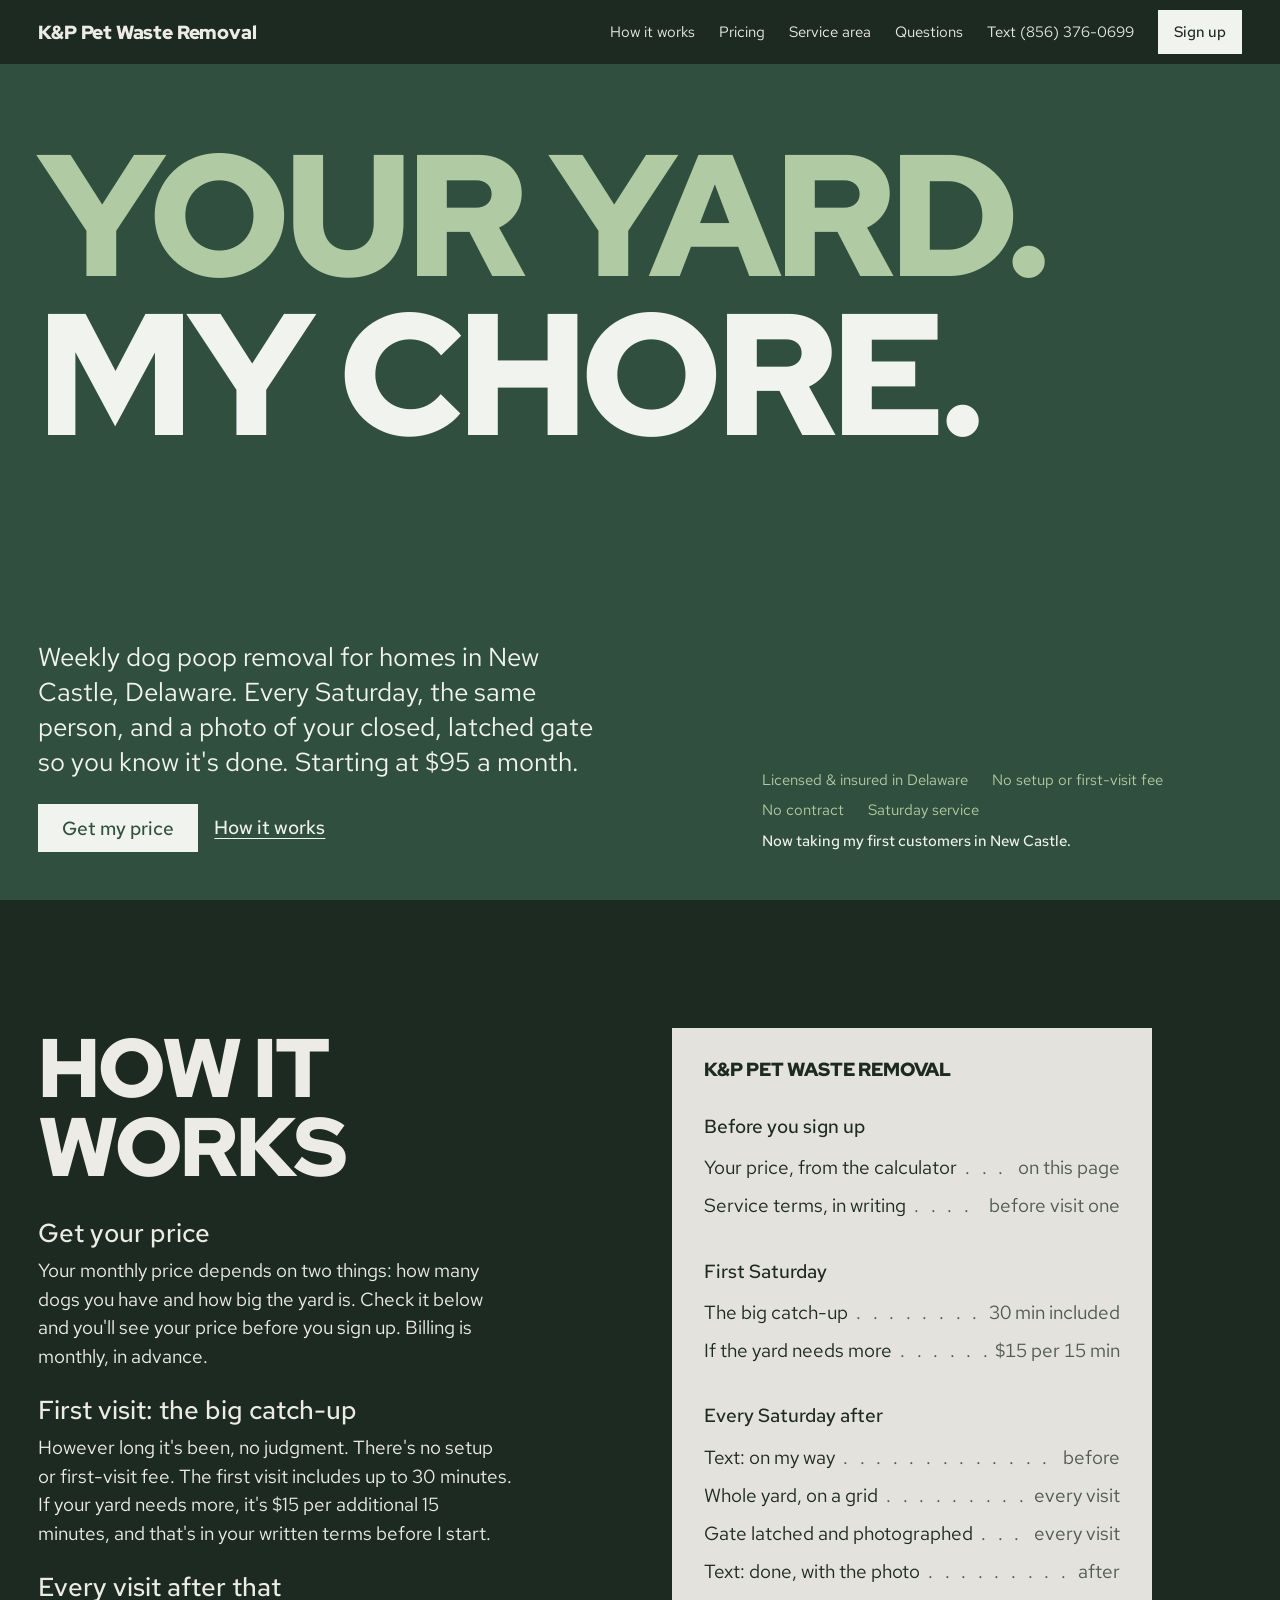
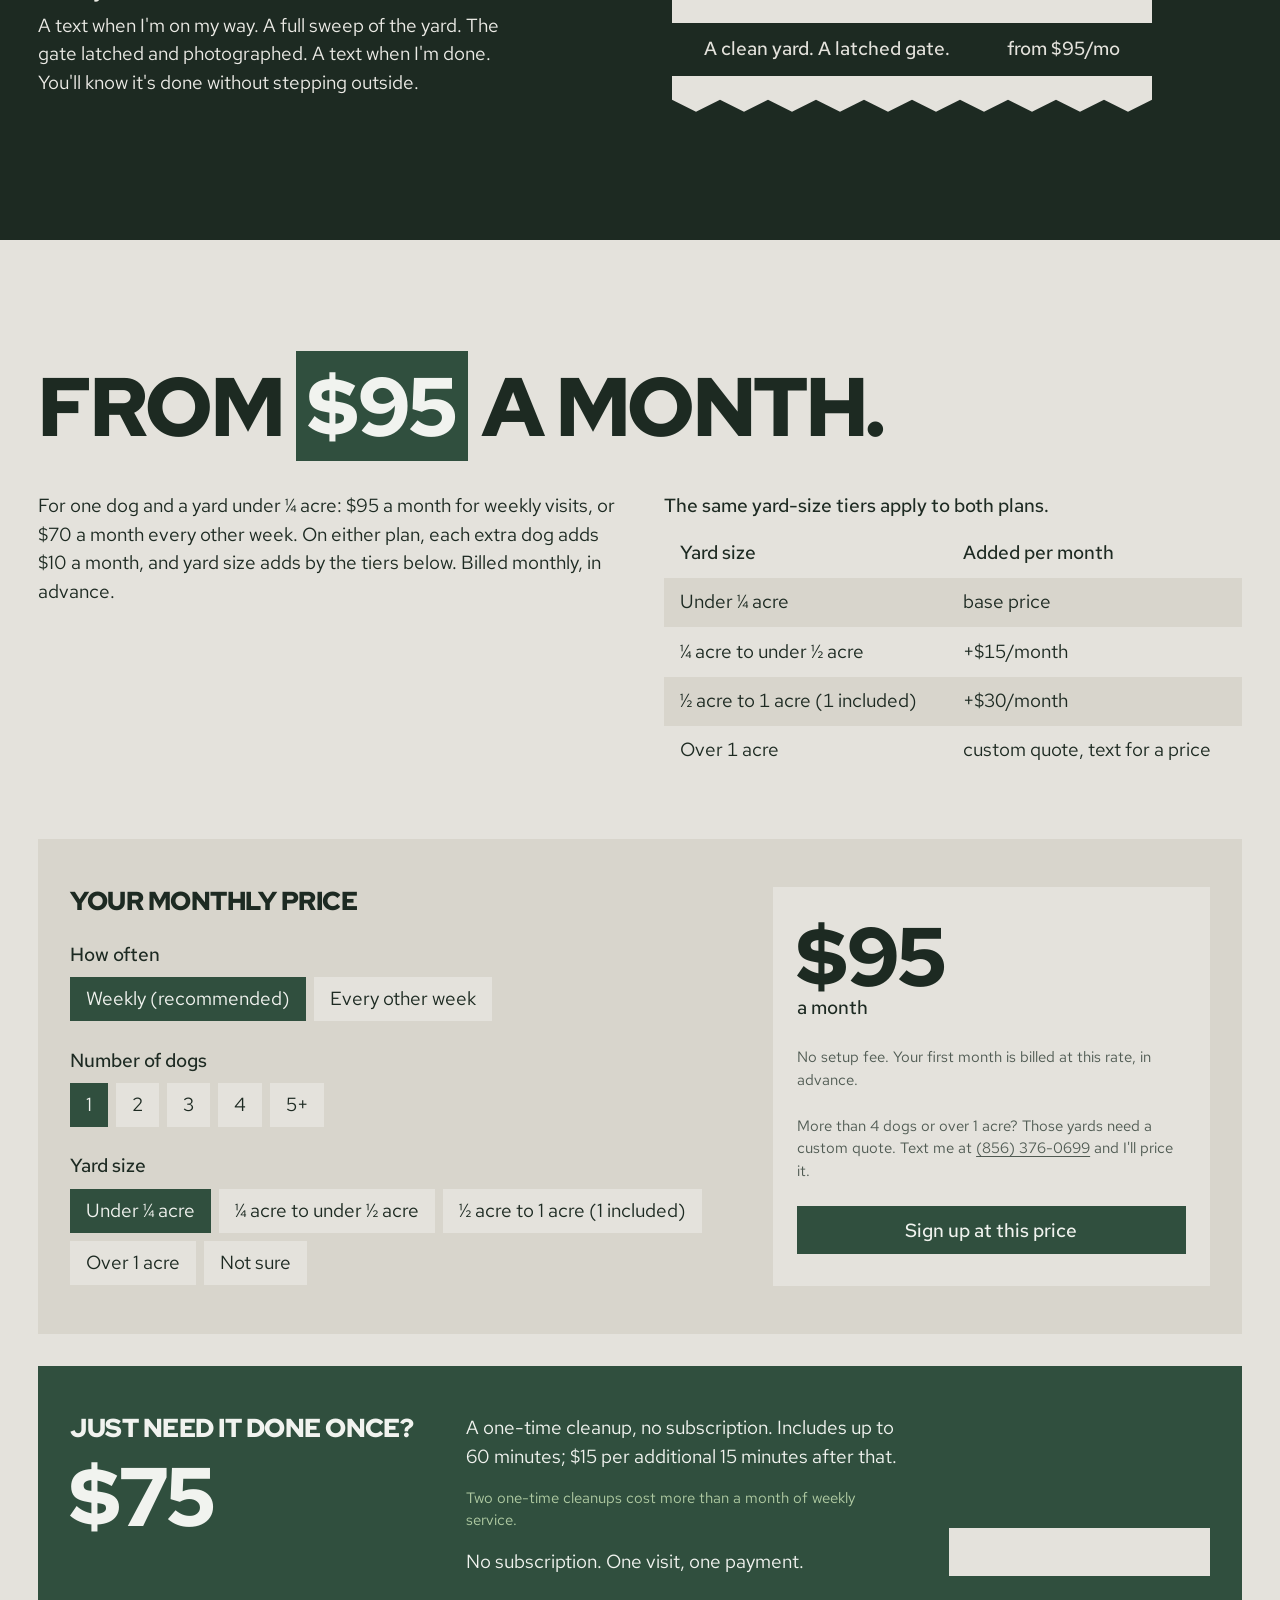
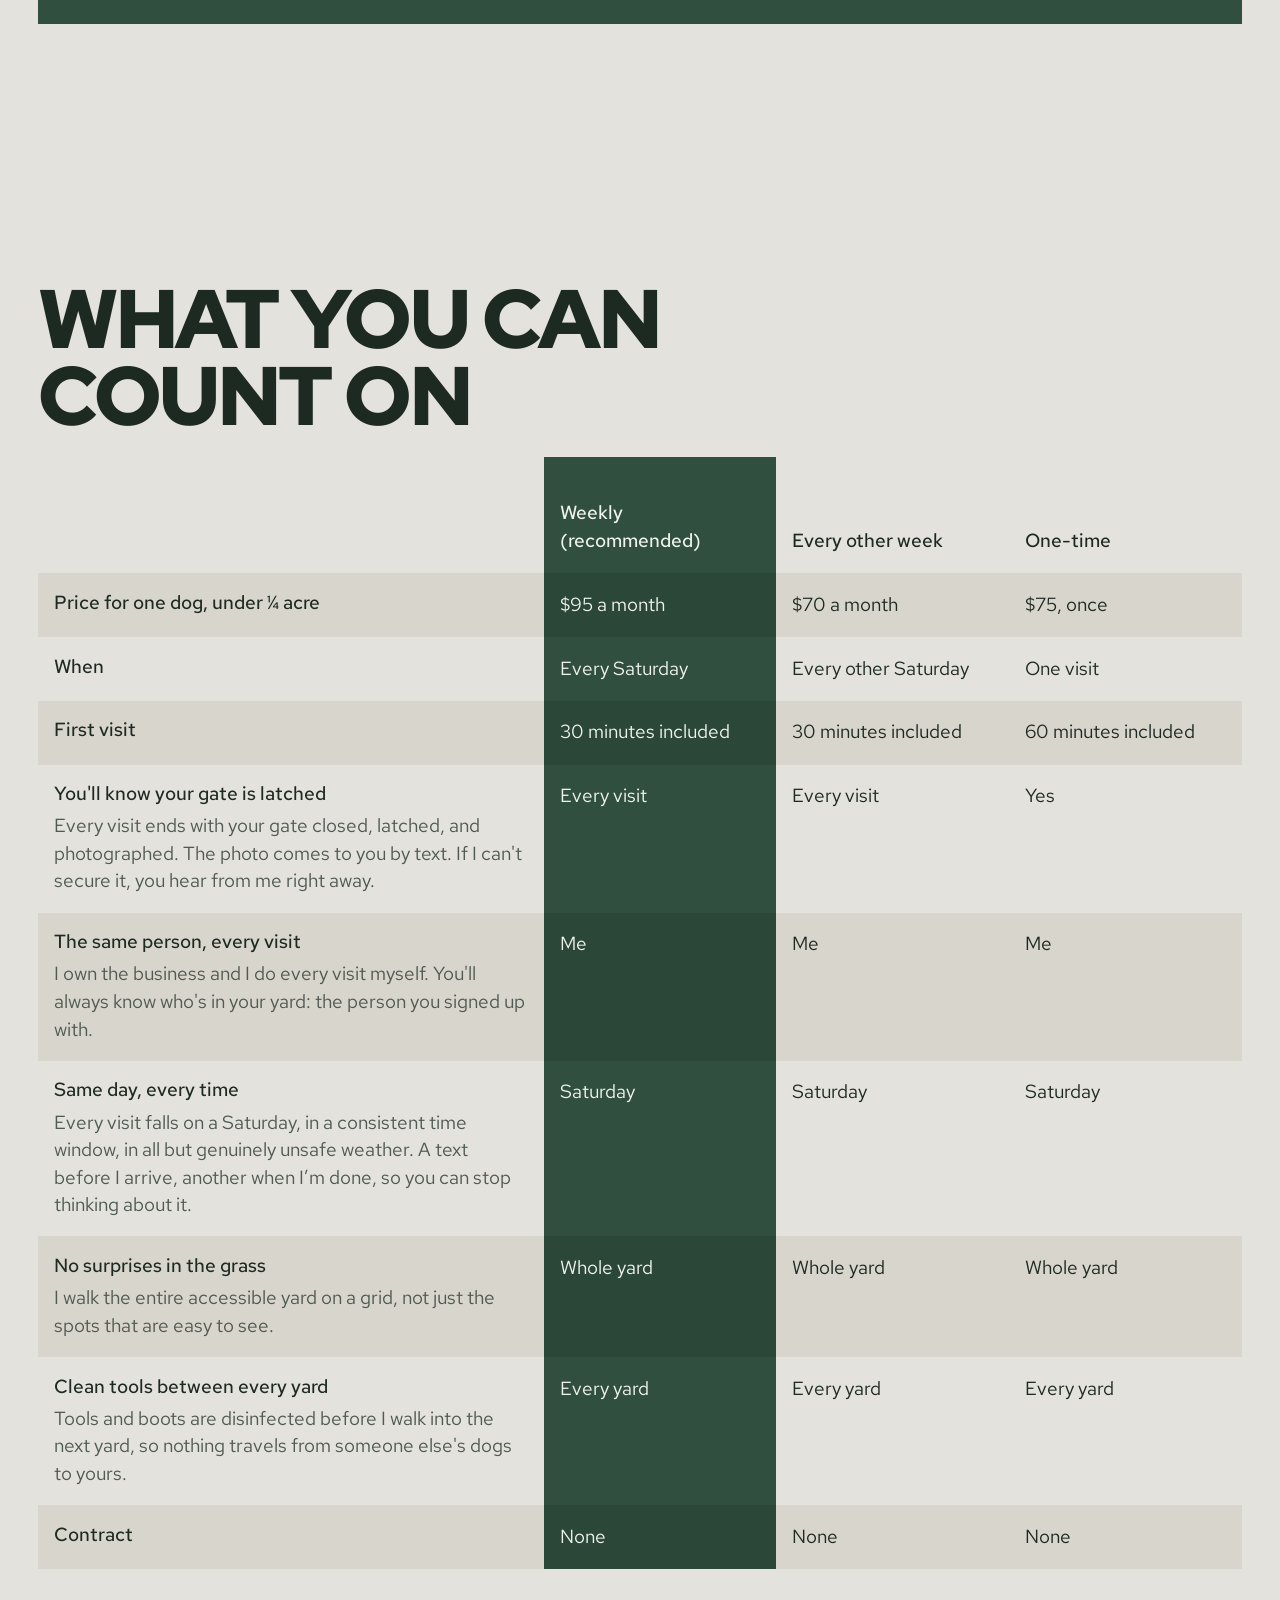
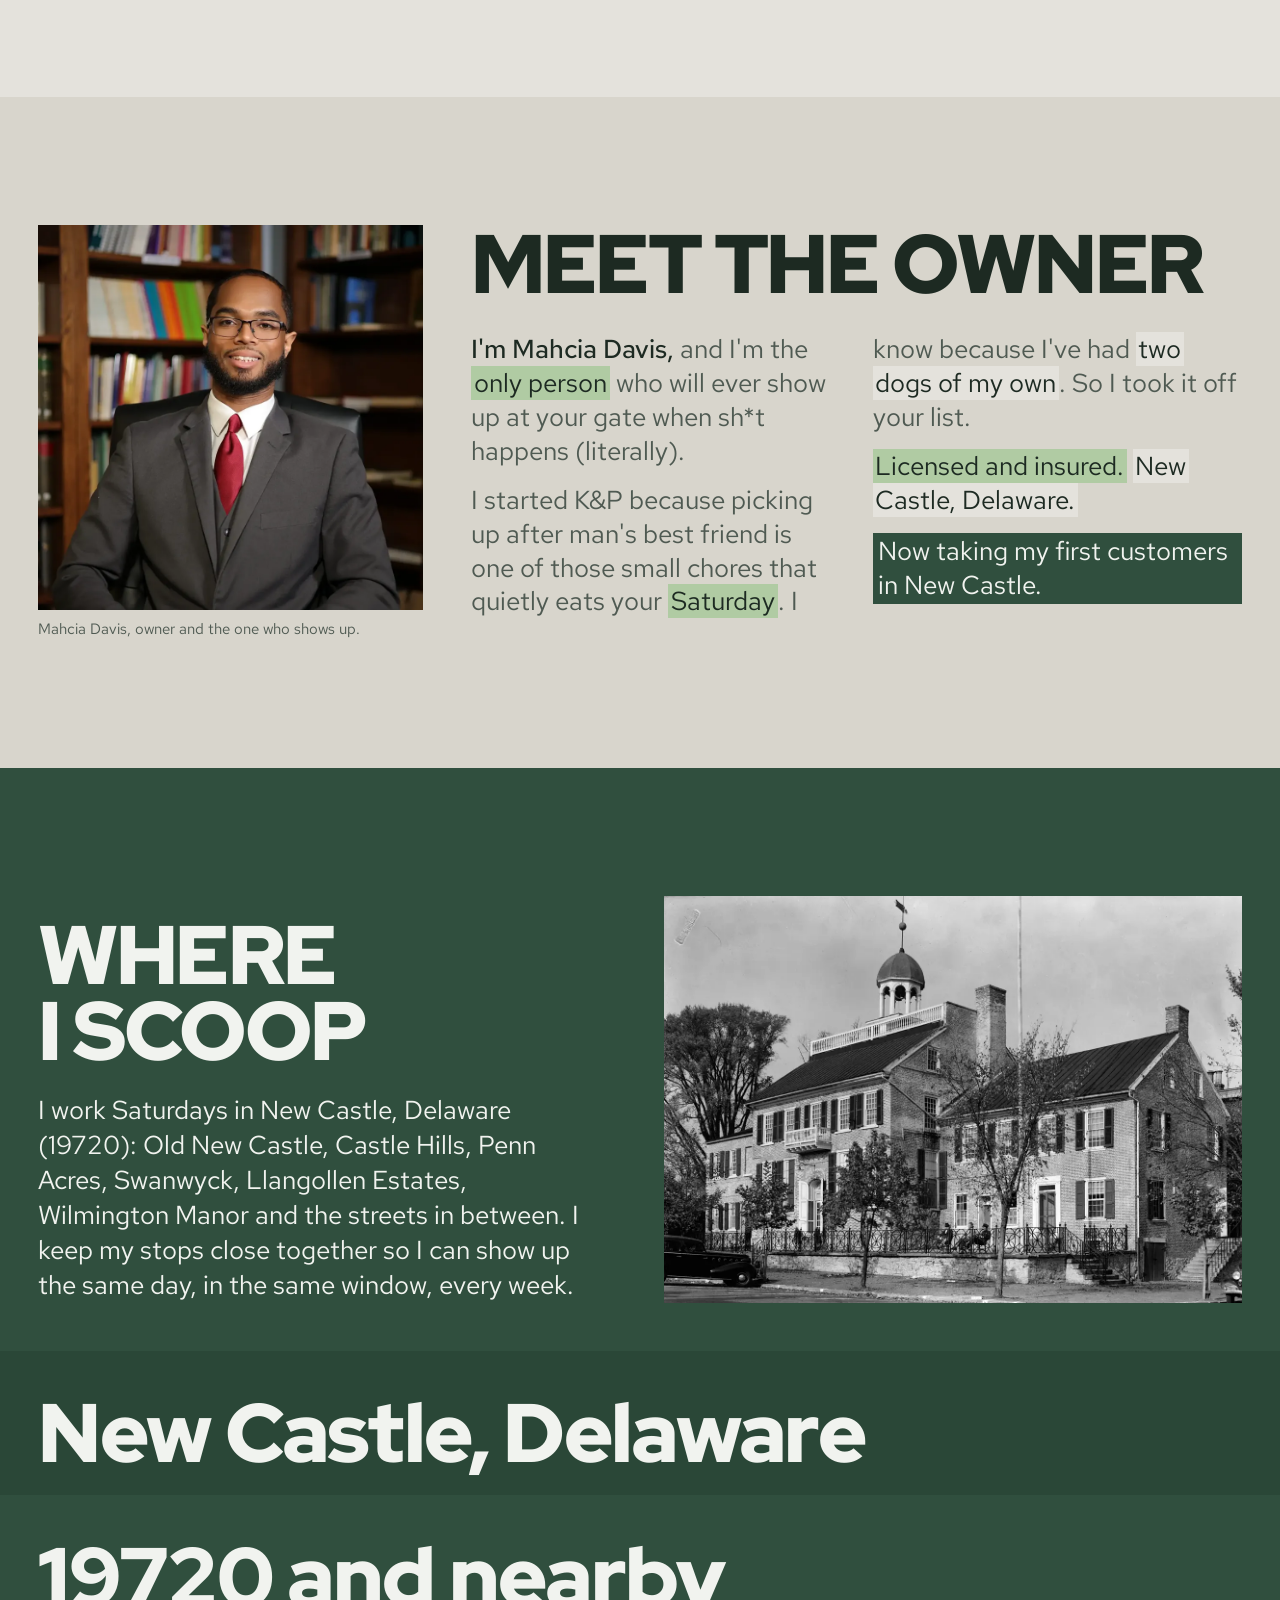
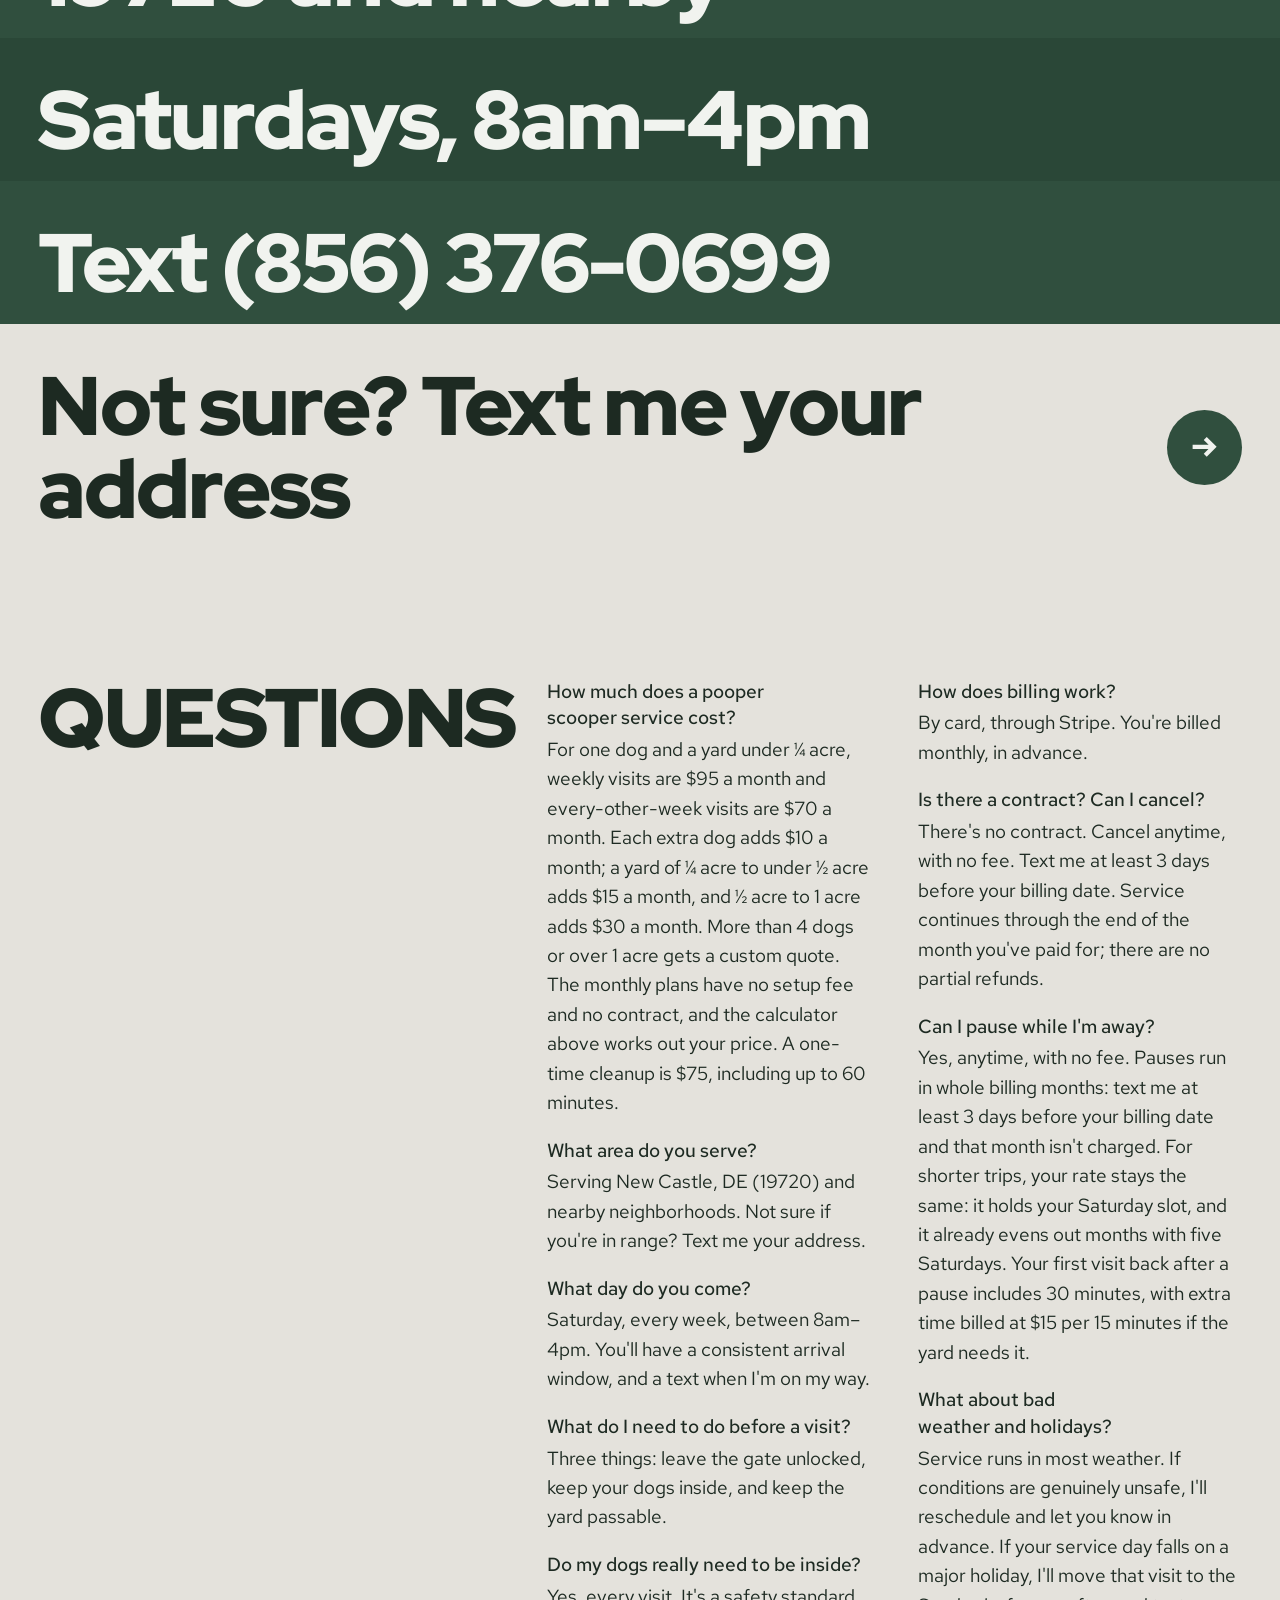
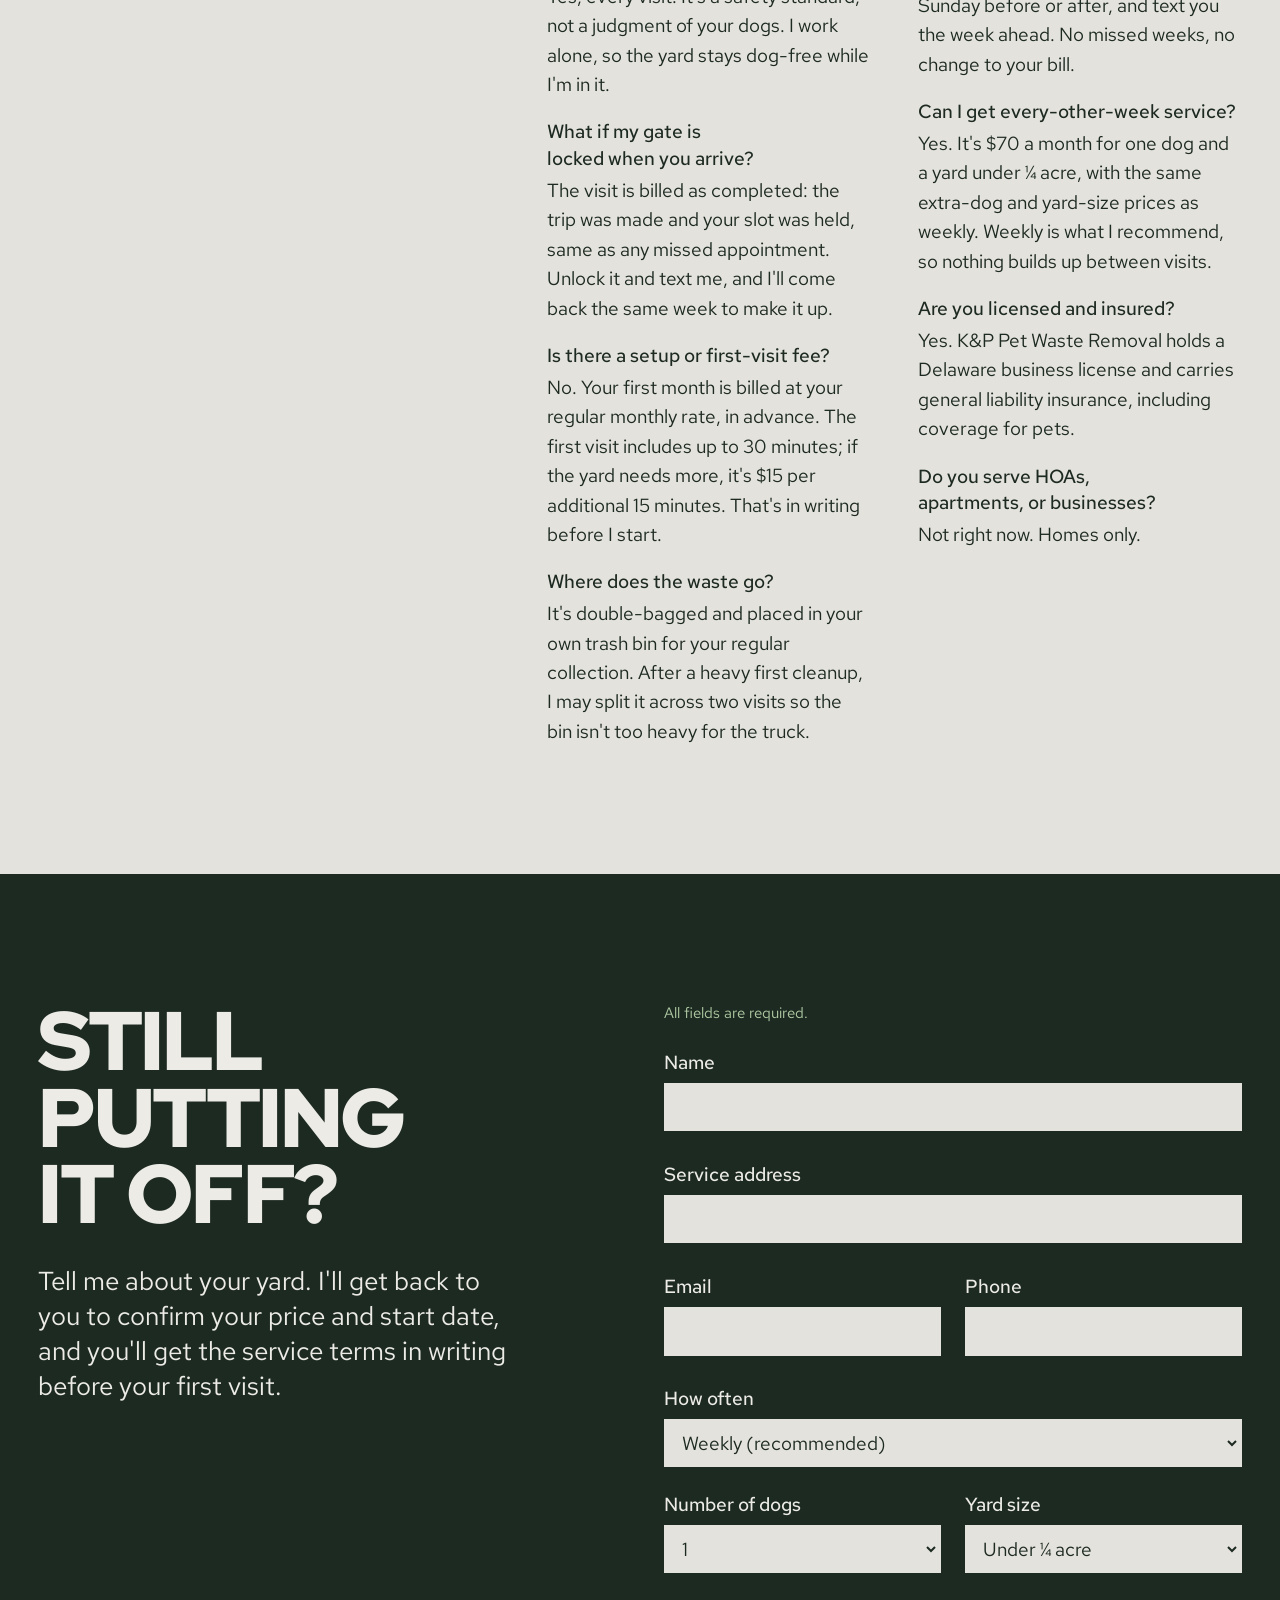
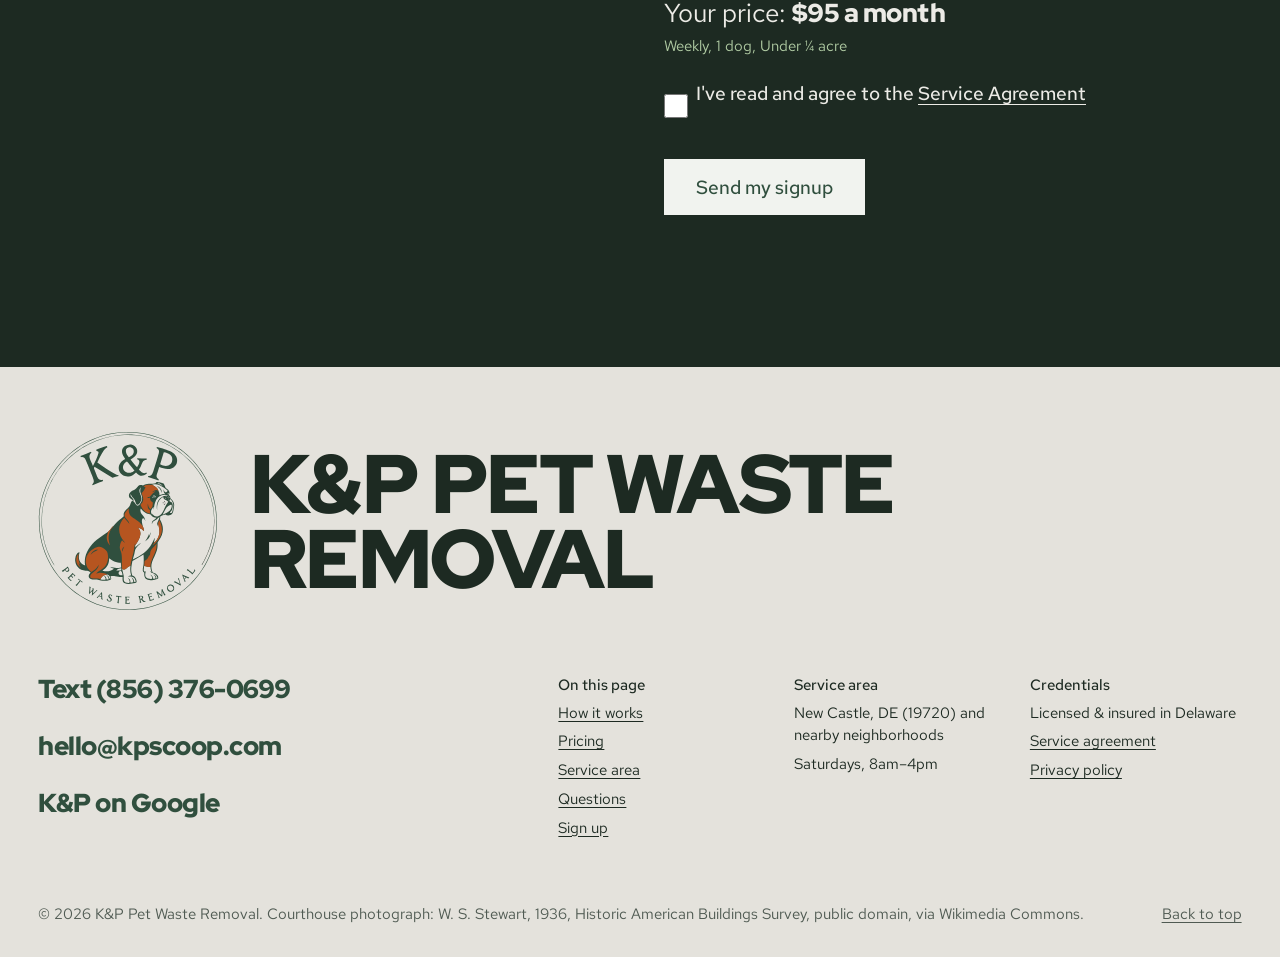
==== commit 82847c1b: "Searchers' words, cost question, FAQ headings, neighborhoods, site name" ====
--- a/index.html
+++ b/index.html
@@ -1 +1 @@
-<!DOCTYPE html><html lang="en"><head><meta charset="utf-8"><meta name="viewport" content="width=device-width, initial-scale=1"><title>Dog Poop Pickup in New Castle, DE | K&amp;P Pet Waste Removal</title><meta name="description" content="Weekly dog poop pickup for homes in New Castle, DE. From $95 a month, every Saturday, one owner-operator, and a photo of your latched gate after every visit."><link rel="canonical" href="https://kpscoop.com/"><meta property="og:type" content="website"><meta property="og:title" content="Dog Poop Pickup in New Castle, DE | K&amp;P Pet Waste Removal"><meta property="og:description" content="Weekly dog poop pickup for homes in New Castle, DE. From $95 a month, every Saturday, one owner-operator, and a photo of your latched gate after every visit."><meta property="og:url" content="https://kpscoop.com/"><meta property="og:image" content="https://kpscoop.com/assets/og-image.png"><meta property="og:image:width" content="1200"><meta property="og:image:height" content="630"><meta property="og:image:alt" content="Your yard. My chore. Weekly dog poop pickup in New Castle, DE, from $95 a month, with the K&P Pet Waste Removal badge."><meta name="twitter:card" content="summary_large_image"><link rel="icon" href="/favicon.ico" sizes="16x16 32x32 48x48"><link rel="icon" href="/favicon.svg" type="image/svg+xml"><link rel="apple-touch-icon" href="/apple-touch-icon.png"><link rel="preload" href="/fonts/red-hat-display-normal-900.woff2" as="font" type="font/woff2" crossorigin><link rel="stylesheet" href="/fonts/fonts.css"><script type="application/ld+json">{"@context":"https://schema.org","@type":"LocalBusiness","@id":"https://kpscoop.com/#business","name":"K&P Pet Waste Removal","url":"https://kpscoop.com/","description":"Weekly dog poop pickup for homes in New Castle, DE, every Saturday, by one owner-operator.","telephone":"+1-856-376-0699","email":"hello@kpscoop.com","image":"https://kpscoop.com/assets/og-image.png","logo":"https://kpscoop.com/assets/kp-logo-512.png","priceRange":"From $70 a month","address":{"@type":"PostalAddress","addressLocality":"New Castle","addressRegion":"DE","postalCode":"19720","addressCountry":"US"},"areaServed":[{"@type":"City","name":"New Castle, DE"},{"@type":"PostalCodeSpecification","postalCode":"19720"}],"openingHoursSpecification":[{"@type":"OpeningHoursSpecification","dayOfWeek":"Saturday","opens":"08:00","closes":"16:00"}],"sameAs":["https://share.google/6UOaSTEZDgdAQc2Vo","https://www.google.com/search?kgmid=/g/11zz5zvh3y"]}</script><script>document.documentElement.classList.add('js')</script><link rel="stylesheet" href="/_astro/Layout.susk0zpu.css"></head><body><a class="skip" href="#main">Skip to content</a><header class="site-header" data-tone="green"><a class="wordmark" href="/"><span>K&amp;P Pet Waste Removal</span></a><nav class="nav" aria-label="Main"><div class="nav__links"><a href="/#how-it-works">How it works</a><a href="/#pricing">Pricing</a><a href="/#area">Service area</a><a href="/#questions">Questions</a></div><a class="nav__text" href="sms:+18563760699">Text (856) 376-0699</a><a class="btn" href="/#signup">Sign up</a></nav></header><main id="main"><section class="hero" data-tone="green" aria-labelledby="hero-title"><h1 id="hero-title" class="display"><span class="l1">Your yard.</span> <span class="l2">My chore.</span></h1><div></div><div class="hero__foot"><div><p class="hero__lead">Weekly dog-waste cleanup for homes in New Castle, Delaware. Every Saturday, the same person, and a photo of your closed, latched gate so you know it's done. Starting at $95 a month.</p><div class="hero__actions"><a class="btn btn--light" href="#pricing" data-primary>Get my price</a><a class="link" href="#how-it-works">How it works</a></div></div><div class="hero__proof"><ul><li>Licensed &amp; insured in Delaware</li><li>No setup or first-visit fee</li><li>No contract</li><li>Saturday service</li></ul><p class="hero__new">Now taking my first customers in New Castle.</p></div></div></section><section class="how" id="how-it-works" data-tone="dark" aria-labelledby="how-title"><div class="how__grid"><div><h2 id="how-title" class="rise">How it works</h2><div class="how__steps"><div class="rise" style="--i:1"><h3>Get your price</h3><p>Your monthly price depends on two things: how many dogs you have and how big the yard is. Check it below and you'll see your price before you sign up. Billing is monthly, in advance.</p></div><div class="rise" style="--i:2"><h3>First visit: the big catch-up</h3><p>However long it's been, no judgment. There's no setup or first-visit fee. The first visit includes up to 30 minutes. If your yard needs more, it's $15 per additional 15 minutes, and that's in your written terms before I start.</p></div><div class="rise" style="--i:3"><h3>Every visit after that</h3><p>A text when I'm on my way. A full sweep of the yard. The gate latched and photographed. A text when I'm done. You'll know it's done without stepping outside.</p></div></div></div><div class="slip rise" style="--i:2" aria-label="A visit, step by step"><p class="slip__title">K&amp;P Pet Waste Removal</p><p class="slip__when">Before you sign up</p><div class="slip__row"><span class="what">Your price, from the calculator</span><span class="dots" aria-hidden="true"></span><span class="val">on this page</span></div><div class="slip__row"><span class="what">Service terms, in writing</span><span class="dots" aria-hidden="true"></span><span class="val">before visit one</span></div><p class="slip__when">First Saturday</p><div class="slip__row"><span class="what">The big catch-up</span><span class="dots" aria-hidden="true"></span><span class="val">30 min included</span></div><div class="slip__row"><span class="what">If the yard needs more</span><span class="dots" aria-hidden="true"></span><span class="val">$15 per 15 min</span></div><p class="slip__when">Every Saturday after</p><div class="slip__row"><span class="what">Text: on my way</span><span class="dots" aria-hidden="true"></span><span class="val">before</span></div><div class="slip__row"><span class="what">Whole yard, on a grid</span><span class="dots" aria-hidden="true"></span><span class="val">every visit</span></div><div class="slip__row"><span class="what">Gate latched and photographed</span><span class="dots" aria-hidden="true"></span><span class="val">every visit</span></div><div class="slip__row"><span class="what">Text: done, with the photo</span><span class="dots" aria-hidden="true"></span><span class="val">after</span></div><p class="slip__total"><span>A clean yard. A latched gate.</span><span>from $95/mo</span></p></div></div></section><section class="pricing" id="pricing" data-tone="bone" aria-labelledby="pricing-title"><h2 id="pricing-title" class="display rise">From <span class="price-chip">$95</span> a month.</h2><div class="pricing__intro"><p class="rise" style="--i:1">For one dog and a yard under ¼ acre: $95 a month for weekly visits, or $70 a month every other week. On either plan, each extra dog adds $10 a month, and yard size adds by the tiers below. Billed monthly, in advance.</p><table class="tiers rise" style="--i:2"><caption>The same yard-size tiers apply to both plans.</caption><thead><tr><th scope="col">Yard size</th><th scope="col">Added per month</th></tr></thead><tbody><tr><td>Under ¼ acre</td><td>base price</td></tr><tr><td>¼ acre to under ½ acre</td><td>+$15/month</td></tr><tr><td>½ acre to 1 acre (1 included)</td><td>+$30/month</td></tr><tr><td>Over 1 acre</td><td>custom quote, text for a price</td></tr></tbody></table></div><div class="calc-wrap"><form class="calc rise" id="calc" aria-labelledby="calc-title"><div class="calc__controls"><h3 id="calc-title">Your monthly price</h3><fieldset><legend>How often</legend><div class="choices"><label class="choice"><input type="radio" name="plan" value="weekly" checked><span>Weekly (recommended)</span></label><label class="choice"><input type="radio" name="plan" value="biweekly"><span>Every other week</span></label></div></fieldset><fieldset><legend>Number of dogs</legend><div class="choices"><label class="choice"><input type="radio" name="dogs" value="1" checked><span>1</span></label><label class="choice"><input type="radio" name="dogs" value="2"><span>2</span></label><label class="choice"><input type="radio" name="dogs" value="3"><span>3</span></label><label class="choice"><input type="radio" name="dogs" value="4"><span>4</span></label><label class="choice"><input type="radio" name="dogs" value="5"><span>5+</span></label></div></fieldset><fieldset><legend>Yard size</legend><div class="choices"><label class="choice"><input type="radio" name="yard" value="0" checked><span>Under ¼ acre</span></label><label class="choice"><input type="radio" name="yard" value="1"><span>¼ acre to under ½ acre</span></label><label class="choice"><input type="radio" name="yard" value="2"><span>½ acre to 1 acre (1 included)</span></label><label class="choice"><input type="radio" name="yard" value="3"><span>Over 1 acre</span></label><label class="choice"><input type="radio" name="yard" value="4"><span>Not sure</span></label></div></fieldset></div><div class="calc__result"><div aria-live="polite"><p class="calc__price" id="calc-price">$95</p><p class="calc__per" id="calc-per">a month</p></div><p class="calc__note" id="calc-note">No setup fee. Your first month is billed at this rate, in advance.</p><p class="calc__note">More than 4 dogs or over 1 acre? Those yards need a custom quote. Text me at <a href="sms:+18563760699">(856) 376-0699</a> and I'll price it.</p><a class="btn" id="calc-go" href="#signup">Sign up at this price</a></div></form><div class="onetime rise" style="--i:1"><div><h3>Just need it done once?</h3><p class="big">$75</p></div><div><p>A one-time cleanup, no subscription. Includes up to 60 minutes; $15 per additional 15 minutes after that.</p><p class="small">Two one-time cleanups cost more than a month of weekly service.</p><p>No subscription. One visit, one payment.</p></div><div class="buy"><stripe-buy-button buy-button-id="buy_btn_1UKzclCbaPGi3YM02jdGRttW" publishable-key="pk_live_51UJDDuCbaPGi3YM0KPT9Jc8U6J2g4yYWNIr4RahfY3BgEDg3Vv5u8pVNBed3x1Gfuck8Yt07JCRqRLFJKiHS9JL500oru7nKPV"></stripe-buy-button></div></div></div></section><section class="count" id="count" data-tone="bone" aria-labelledby="count-title"><h2 id="count-title" class="display rise">What you can count on</h2><div class="compare rise" style="--i:1" role="table" aria-label="What each plan includes"><div class="colhead" role="columnheader"><span class="sr">What you get</span></div><div class="colhead feat top" role="columnheader">Weekly (recommended)</div><div class="colhead " role="columnheader">Every other week</div><div class="colhead " role="columnheader">One-time</div><div class="rowhead zebra" role="rowheader">Price for one dog, under ¼ acre</div><div class="feat zebra" role="cell">$95 a month</div><div class=" zebra" role="cell">$70 a month</div><div class=" zebra" role="cell">$75, once</div><div class="rowhead " role="rowheader">When</div><div class="feat " role="cell">Every Saturday</div><div class=" " role="cell">Every other Saturday</div><div class=" " role="cell">One visit</div><div class="rowhead zebra" role="rowheader">First visit</div><div class="feat zebra" role="cell">30 minutes included</div><div class=" zebra" role="cell">30 minutes included</div><div class=" zebra" role="cell">60 minutes included</div><div class="rowhead " role="rowheader">You&#39;ll know your gate is latched<small>Every visit ends with your gate closed, latched, and photographed. The photo comes to you by text. If I can&#39;t secure it, you hear from me right away.</small></div><div class="feat " role="cell">Every visit</div><div class=" " role="cell">Every visit</div><div class=" " role="cell">Yes</div><div class="rowhead zebra" role="rowheader">The same person, every visit<small>I own the business and I do every visit myself. You&#39;ll always know who&#39;s in your yard: the person you signed up with.</small></div><div class="feat zebra" role="cell">Me</div><div class=" zebra" role="cell">Me</div><div class=" zebra" role="cell">Me</div><div class="rowhead " role="rowheader">Same day, every time<small>Every visit falls on a Saturday, in a consistent time window, in all but genuinely unsafe weather. A text before I arrive, another when I’m done, so you can stop thinking about it.</small></div><div class="feat " role="cell">Saturday</div><div class=" " role="cell">Saturday</div><div class=" " role="cell">Saturday</div><div class="rowhead zebra" role="rowheader">No surprises in the grass<small>I walk the entire accessible yard on a grid, not just the spots that are easy to see.</small></div><div class="feat zebra" role="cell">Whole yard</div><div class=" zebra" role="cell">Whole yard</div><div class=" zebra" role="cell">Whole yard</div><div class="rowhead " role="rowheader">Clean tools between every yard<small>Tools and boots are disinfected before I walk into the next yard, so nothing travels from someone else&#39;s dogs to yours.</small></div><div class="feat " role="cell">Every yard</div><div class=" " role="cell">Every yard</div><div class=" " role="cell">Every yard</div><div class="rowhead zebra" role="rowheader">Contract</div><div class="feat zebra" role="cell">None</div><div class=" zebra" role="cell">None</div><div class=" zebra" role="cell">None</div></div><div class="compare-m"><section><h3>Price for one dog, under ¼ acre</h3><dl><div class="feat"><dt>Weekly</dt><dd>$95 a month</dd></div><div class><dt>Every other week</dt><dd>$70 a month</dd></div><div class><dt>One-time</dt><dd>$75, once</dd></div></dl></section><section><h3>When</h3><dl><div class="feat"><dt>Weekly</dt><dd>Every Saturday</dd></div><div class><dt>Every other week</dt><dd>Every other Saturday</dd></div><div class><dt>One-time</dt><dd>One visit</dd></div></dl></section><section><h3>First visit</h3><dl><div class="feat"><dt>Weekly</dt><dd>30 minutes included</dd></div><div class><dt>Every other week</dt><dd>30 minutes included</dd></div><div class><dt>One-time</dt><dd>60 minutes included</dd></div></dl></section><section><h3>You&#39;ll know your gate is latched</h3><p class="why">Every visit ends with your gate closed, latched, and photographed. The photo comes to you by text. If I can&#39;t secure it, you hear from me right away.</p><dl><div class="feat"><dt>Weekly</dt><dd>Every visit</dd></div><div class><dt>Every other week</dt><dd>Every visit</dd></div><div class><dt>One-time</dt><dd>Yes</dd></div></dl></section><section><h3>The same person, every visit</h3><p class="why">I own the business and I do every visit myself. You&#39;ll always know who&#39;s in your yard: the person you signed up with.</p><dl><div class="feat"><dt>Weekly</dt><dd>Me</dd></div><div class><dt>Every other week</dt><dd>Me</dd></div><div class><dt>One-time</dt><dd>Me</dd></div></dl></section><section><h3>Same day, every time</h3><p class="why">Every visit falls on a Saturday, in a consistent time window, in all but genuinely unsafe weather. A text before I arrive, another when I’m done, so you can stop thinking about it.</p><dl><div class="feat"><dt>Weekly</dt><dd>Saturday</dd></div><div class><dt>Every other week</dt><dd>Saturday</dd></div><div class><dt>One-time</dt><dd>Saturday</dd></div></dl></section><section><h3>No surprises in the grass</h3><p class="why">I walk the entire accessible yard on a grid, not just the spots that are easy to see.</p><dl><div class="feat"><dt>Weekly</dt><dd>Whole yard</dd></div><div class><dt>Every other week</dt><dd>Whole yard</dd></div><div class><dt>One-time</dt><dd>Whole yard</dd></div></dl></section><section><h3>Clean tools between every yard</h3><p class="why">Tools and boots are disinfected before I walk into the next yard, so nothing travels from someone else&#39;s dogs to yours.</p><dl><div class="feat"><dt>Weekly</dt><dd>Every yard</dd></div><div class><dt>Every other week</dt><dd>Every yard</dd></div><div class><dt>One-time</dt><dd>Every yard</dd></div></dl></section><section><h3>Contract</h3><dl><div class="feat"><dt>Weekly</dt><dd>None</dd></div><div class><dt>Every other week</dt><dd>None</dd></div><div class><dt>One-time</dt><dd>None</dd></div></dl></section></div></section><section class="owner" id="owner" data-tone="bone" aria-labelledby="owner-title"><figure class="rise"><img src="/assets/owner-portrait-900.webp" width="900" height="900" loading="lazy" alt="Mahcia Davis, owner of K&P Pet Waste Removal, smiling in a gray suit and red tie."><figcaption>Mahcia Davis, owner and the one who shows up.</figcaption></figure><div><h2 id="owner-title" class="display rise" style="--i:1">Meet the owner</h2><div class="story rise" style="--i:2"><p><strong>I'm Mahcia Davis,</strong> and I'm the <span class="hl">only person</span> who will ever show up at your gate when sh*t happens (literally).</p><p>I started K&amp;P because picking up after man's best friend is one of those small chores that quietly eats your <span class="hl">Saturday</span>. I know because I've had <span class="hl hl--bone">two dogs of my own</span>. So I took it off your list.</p><p><span class="hl">Licensed and insured.</span> <span class="hl hl--bone">New Castle, Delaware.</span></p><a class="final" href="#signup">Now taking my first customers in New Castle.</a></div></div></section><section class="area" id="area" data-tone="green" aria-labelledby="area-title"><div class="area__top"><div><h2 id="area-title" class="display rise">Where I scoop</h2><p class="rise" style="--i:1">I work Saturdays in New Castle, Delaware (19720) and the neighborhoods around it. I keep my stops close together so I can show up the same day, in the same window, every week.</p></div><figure class="area__photo rise" style="--i:2"><img src="/assets/new-castle-courthouse-1200.webp" width="1200" height="846" loading="lazy" alt="The old New Castle Court House on Delaware Street, photographed in 1936."></figure></div><ul class="rows"><li>New Castle, Delaware</li><li>19720 and nearby</li><li>Saturdays, 8am–4pm</li><li><a href="sms:+18563760699">Text (856) 376-0699</a></li><li class="greet"><a href="sms:+18563760699" style="display:flex;align-items:center;gap:0.4em;text-decoration:none">Not sure? Text me your address <span class="round" aria-hidden="true"><svg viewBox="0 0 24 24" fill="none" stroke="currentColor" stroke-width="3"><path d="M4 12h15M13 6l6 6-6 6"></path></svg></span></a></li></ul></section><section class="faq" id="questions" data-tone="bone" aria-labelledby="faq-title"><h2 id="faq-title" class="display rise">Questions</h2><div class="faq__text rise" style="--i:1"><p><b>What area do you serve?</b> Serving New Castle, DE (19720) and nearby neighborhoods. Not sure if you&#39;re in range? Text me your address.</p><p><b>What day do you come?</b> Saturday, every week, between 8am–4pm. You&#39;ll have a consistent arrival window, and a text when I&#39;m on my way.</p><p><b>What do I need to do before a visit?</b> Three things: leave the gate unlocked, keep your dogs inside, and keep the yard passable.</p><p><b>Do my dogs really need to be inside?</b> Yes, every visit. It&#39;s a safety standard, not a judgment of your dogs. I work alone, so the yard stays dog-free while I&#39;m in it.</p><p><b>What if my gate is locked when you arrive?</b> The visit is billed as completed: the trip was made and your slot was held, same as any missed appointment. Unlock it and text me, and I&#39;ll come back the same week to make it up.</p><p><b>Is there a setup or first-visit fee?</b> No. Your first month is billed at your regular monthly rate, in advance. The first visit includes up to 30 minutes; if the yard needs more, it&#39;s $15 per additional 15 minutes. That&#39;s in writing before I start.</p><p><b>Where does the waste go?</b> It&#39;s double-bagged and placed in your own trash bin for your regular collection. After a heavy first cleanup, I may split it across two visits so the bin isn&#39;t too heavy for the truck.</p><p><b>How does billing work?</b> By card, through Stripe. You&#39;re billed monthly, in advance.</p><p><b>Is there a contract? Can I cancel?</b> There&#39;s no contract. Cancel anytime, with no fee. Text me at least 3 days before your billing date. Service continues through the end of the month you&#39;ve paid for; there are no partial refunds.</p><p><b>Can I pause while I&#39;m away?</b> Yes, anytime, with no fee. Pauses run in whole billing months: text me at least 3 days before your billing date and that month isn&#39;t charged. For shorter trips, your rate stays the same: it holds your Saturday slot, and it already evens out months with five Saturdays. Your first visit back after a pause includes 30 minutes, with extra time billed at $15 per 15 minutes if the yard needs it.</p><p><b>What about bad weather and holidays?</b> Service runs in most weather. If conditions are genuinely unsafe, I&#39;ll reschedule and let you know in advance. If your service day falls on a major holiday, I&#39;ll move that visit to the Sunday before or after, and text you the week ahead. No missed weeks, no change to your bill.</p><p><b>Can I get every-other-week service?</b> Yes. It&#39;s $70 a month for one dog and a yard under ¼ acre, with the same $10 per extra dog and the same yard-size tiers as weekly: ¼ acre to under ½ acre adds $15 a month, and ½ acre to 1 acre (1 included) adds $30 a month. Weekly is what I recommend, so nothing builds up between visits.</p><p><b>Are you licensed and insured?</b> Yes. K&amp;P Pet Waste Removal holds a Delaware business license and carries general liability insurance, including coverage for pets.</p><p><b>Do you serve HOAs, apartments, or businesses?</b> Not right now. Homes only.</p></div></section><section class="signup" id="signup" data-tone="dark" aria-labelledby="signup-title"><div><h2 id="signup-title" class="display">Still putting it off?</h2><p class="signup__intro">Tell me about your yard. I'll get back to you to confirm your price and start date, and you'll get the service terms in writing before your first visit.</p></div><form class="form" id="signup-form" action="https://formspree.io/f/mnpnvrlw" method="POST" novalidate><p class="form__note field--full">All fields are required.</p><input type="hidden" name="_subject" value="New signup: K&P Pet Waste Removal"><input type="hidden" name="agreement_version" value="v1.1, effective October 13, 2026"><label class="hp" aria-hidden="true">Leave this empty <input type="text" name="_gotcha" tabindex="-1" autocomplete="off"></label><div class="field field--full"><label for="f-name">Name</label><input id="f-name" name="name" autocomplete="name" required aria-describedby="e-name"><p class="err" id="e-name"></p></div><div class="field field--full"><label for="f-address">Service address</label><input id="f-address" name="address" autocomplete="street-address" required aria-describedby="e-address"><p class="err" id="e-address"></p></div><div class="field"><label for="f-email">Email</label><input id="f-email" name="email" type="email" autocomplete="email" required aria-describedby="e-email"><p class="err" id="e-email"></p></div><div class="field"><label for="f-phone">Phone</label><input id="f-phone" name="phone" type="tel" autocomplete="tel" required aria-describedby="e-phone"><p class="err" id="e-phone"></p></div><div class="field field--full"><label for="f-plan">How often</label><select id="f-plan" name="plan"><option value="Weekly">Weekly (recommended)</option><option value="Every other week">Every other week</option></select></div><div class="field"><label for="f-dogs">Number of dogs</label><select id="f-dogs" name="dogs"><option>1</option><option>2</option><option>3</option><option>4</option><option>5+</option></select></div><div class="field"><label for="f-yard">Yard size</label><select id="f-yard" name="yard"><option>Under ¼ acre</option><option>¼ acre to under ½ acre</option><option>½ acre to 1 acre (1 included)</option><option>Over 1 acre</option><option>Not sure</option></select></div><input type="hidden" name="quoted_price" id="f-quote"><p class="form__price field--full" id="f-price" aria-live="polite" hidden></p><div class="field field--full"><label class="check"><input id="f-agree" type="checkbox" name="agreed_to_service_agreement" value="yes" required aria-describedby="e-agree"><span>I've read and agree to the <a href="/agreement/">Service Agreement</a></span></label><p class="err" id="e-agree"></p></div><button class="btn btn--light" type="submit" id="f-submit">Send my signup</button><p class="form__status" id="f-status" role="status" aria-live="polite"></p></form></section></main><script type="module">var e=document.querySelector(`.onetime .buy`);if(e){let t=new IntersectionObserver(e=>{if(!e.some(e=>e.isIntersecting))return;t.disconnect();let n=document.createElement(`script`);n.src=`https://js.stripe.com/v3/buy-button.js`,n.async=!0,document.head.append(n)},{rootMargin:`600px 0px`});t.observe(e)}var t={weekly:95,biweekly:70},n=[0,15,30],r=(e,r,i)=>{if(r>4||i===3)return{kind:`custom`,price:`Custom quote`};let a=t[e]+10*(r-1);return i===4?{kind:`unsure`,price:`From $${a}`}:{kind:`set`,price:`$${a+n[i]}`}},i=document.getElementById(`calc`),a=document.getElementById(`calc-note`),o=a.textContent,s=document.getElementById(`f-plan`),c=document.getElementById(`f-dogs`),l=document.getElementById(`f-yard`);i.addEventListener(`change`,()=>{let e=new FormData(i),t=String(e.get(`plan`)),n=Number(e.get(`dogs`)),u=Number(e.get(`yard`)),d=r(t,n,u);document.getElementById(`calc-price`).textContent=d.price,document.getElementById(`calc-per`).textContent={custom:`text me for a price`,unsure:`a month, depending on yard size`,set:`a month`}[d.kind],document.getElementById(`calc-go`).textContent={custom:`Sign up for a custom quote`,unsure:`Sign up and get my price`,set:`Sign up at this price`}[d.kind],a.textContent=d.kind===`unsure`?`Not sure of your yard size? Sign up and I'll get back to you to confirm your price.`:o,s.value=t===`weekly`?`Weekly`:`Every other week`,c.selectedIndex=n-1,l.selectedIndex=u,f()}),i.addEventListener(`submit`,e=>e.preventDefault());var u=document.getElementById(`f-price`),d=document.getElementById(`f-quote`),f=()=>{let e=r(s.selectedIndex===0?`weekly`:`biweekly`,c.selectedIndex+1,l.selectedIndex),t=`${s.value}, ${c.value} ${c.selectedIndex?`dogs`:`dog`}, ${l.selectedIndex===4?`yard size not sure`:l.value}`,n=e.kind===`custom`?`Custom quote`:`${e.price} a month`,i={custom:`I'll get back to you with a price.`,unsure:`I'll get back to you to confirm your price.`,set:``}[e.kind];u.innerHTML=``;let a=document.createElement(`strong`);a.textContent=n;let o=document.createElement(`small`);o.textContent=[t,i].filter(Boolean).join(`. `),u.append(`Your price: `,a,` `,o),u.hidden=!1,d.value=`${n} (${t})`},p=document.getElementById(`signup-form`);p.addEventListener(`change`,f),f();var m=document.getElementById(`f-status`),h={"f-name":[`Enter your name.`],"f-address":[`Enter the address of the yard you want cleaned.`],"f-email":[`Enter your email address.`,`Enter an email address like name@example.com.`],"f-phone":[`Enter a phone number I can text.`,`Enter a 10-digit phone number, like 302 555 0100.`],"f-agree":[`Check the box to agree to the Service Agreement.`]},g=()=>{let e=null;for(let[t,[n,r]]of Object.entries(h)){let i=document.getElementById(t),a=document.getElementById(`e-`+t.slice(2)),o=``;i.type===`checkbox`?o=i.checked?``:n:i.value.trim()?(t===`f-email`&&!/^\S+@\S+\.\S+$/.test(i.value)||t===`f-phone`&&i.value.replace(/\D/g,``).replace(/^1/,``).length!==10)&&(o=r):o=n,a.textContent=o;let s=i.closest(`.field`);o?(s.dataset.invalid=``,i.setAttribute(`aria-invalid`,`true`),e??=i):(delete s.dataset.invalid,i.removeAttribute(`aria-invalid`))}return e?.focus(),!e};p.addEventListener(`submit`,async e=>{if(e.preventDefault(),!g())return;let t=document.getElementById(`f-submit`);t.disabled=!0,t.textContent=`Sending…`,m.textContent=``;try{let e=await fetch(p.action,{method:`POST`,body:new FormData(p),headers:{Accept:`application/json`}});if(!e.ok)throw Error(String(e.status));p.reset(),f(),m.textContent=`Got it, thank you. I'll be in touch to confirm your price and start date.`}catch{m.textContent=`Something went wrong and your signup didn't send. Please try again, or text (856) 376-0699.`}finally{t.disabled=!1,t.textContent=`Send my signup`}});</script><footer class="footer" data-tone="bone"><div class="footer__name"><img src="/assets/kp-badge.svg" width="208" height="208" alt="K&P Pet Waste Removal badge: a seated boxer inside a double ring." loading="lazy"><p>K&amp;P Pet Waste Removal</p></div><div class="footer__row"><div class="footer__reach"><a href="sms:+18563760699">Text (856) 376-0699</a><a href="mailto:hello@kpscoop.com">hello@kpscoop.com</a><a href="https://share.google/6UOaSTEZDgdAQc2Vo">K&amp;P on Google</a></div><div class="footer__cols"><div><h3>On this page</h3><ul><li><a href="/#how-it-works">How it works</a></li><li><a href="/#pricing">Pricing</a></li><li><a href="/#area">Service area</a></li><li><a href="/#questions">Questions</a></li><li><a href="/#signup">Sign up</a></li></ul></div><div><h3>Service area</h3><ul><li>New Castle, DE (19720) and nearby neighborhoods</li><li>Saturdays, 8am–4pm</li></ul></div><div><h3>Credentials</h3><ul><li>Licensed &amp; insured in Delaware</li><li><a href="/agreement/">Service agreement</a></li><li><a href="/privacy/">Privacy policy</a></li></ul></div></div></div><div class="footer__legal"><p>© 2026 K&amp;P Pet Waste Removal. Courthouse photograph: W. S. Stewart, 1936, Historic American Buildings Survey, public domain, via Wikimedia Commons.</p><a href="#main">Back to top</a></div></footer><div class="phone-bar" aria-label="Quick contact"><a class="btn" href="sms:+18563760699" aria-label="Text me at (856) 376-0699">Text me</a><a class="btn btn--light" href="/#signup">Sign up</a></div><script type="module">var e=document.querySelector(`.site-header`),t=[...document.querySelectorAll(`[data-tone]`)].filter(t=>t!==e),n=()=>{let n=e.offsetHeight/2;for(let r of t){let t=r.getBoundingClientRect();if(t.top<=n&&t.bottom>n){e.dataset.tone=r.dataset.tone;break}}};addEventListener(`scroll`,n,{passive:!0}),n();var r=document.querySelector(`.phone-bar`),i=document.querySelectorAll(`.rows, .signup, .footer`),a=new Set,o=new IntersectionObserver(e=>{for(let t of e)t.isIntersecting?a.add(t.target):a.delete(t.target);a.size?r.dataset.hidden=``:delete r.dataset.hidden});i.forEach(e=>o.observe(e));var s=new IntersectionObserver(e=>{for(let t of e)t.isIntersecting&&(t.target.classList.add(`in`),s.unobserve(t.target))},{rootMargin:`0px 0px -10% 0px`});document.querySelectorAll(`.rise`).forEach(e=>s.observe(e));</script></body></html>+<!DOCTYPE html><html lang="en"><head><meta charset="utf-8"><meta name="viewport" content="width=device-width, initial-scale=1"><title>Dog Poop Removal in New Castle, DE | K&amp;P Pet Waste Removal</title><meta name="description" content="Weekly pooper scooper service in New Castle, DE: from $95 a month, every Saturday, the same person, and a photo of your latched gate after every visit."><link rel="canonical" href="https://kpscoop.com/"><meta property="og:type" content="website"><meta property="og:site_name" content="K&amp;P Pet Waste Removal"><meta property="og:title" content="Dog Poop Removal in New Castle, DE | K&amp;P Pet Waste Removal"><meta property="og:description" content="Weekly pooper scooper service in New Castle, DE: from $95 a month, every Saturday, the same person, and a photo of your latched gate after every visit."><meta property="og:url" content="https://kpscoop.com/"><meta property="og:image" content="https://kpscoop.com/assets/og-image.png"><meta property="og:image:width" content="1200"><meta property="og:image:height" content="630"><meta property="og:image:alt" content="Your yard. My chore. Weekly dog poop pickup in New Castle, DE, from $95 a month, with the K&P Pet Waste Removal badge."><meta name="twitter:card" content="summary_large_image"><link rel="icon" href="/favicon.ico" sizes="16x16 32x32 48x48"><link rel="icon" href="/favicon.svg" type="image/svg+xml"><link rel="apple-touch-icon" href="/apple-touch-icon.png"><link rel="preload" href="/fonts/red-hat-display-normal-900.woff2" as="font" type="font/woff2" crossorigin><link rel="stylesheet" href="/fonts/fonts.css"><script type="application/ld+json">{"@context":"https://schema.org","@type":"LocalBusiness","@id":"https://kpscoop.com/#business","name":"K&P Pet Waste Removal","url":"https://kpscoop.com/","description":"Weekly dog poop removal for homes in New Castle, DE, every Saturday, by one owner-operator.","telephone":"+1-856-376-0699","email":"hello@kpscoop.com","image":"https://kpscoop.com/assets/og-image.png","logo":"https://kpscoop.com/assets/kp-logo-512.png","priceRange":"From $70 a month","address":{"@type":"PostalAddress","addressLocality":"New Castle","addressRegion":"DE","postalCode":"19720","addressCountry":"US"},"areaServed":[{"@type":"City","name":"New Castle, DE"},{"@type":"PostalCodeSpecification","postalCode":"19720"}],"openingHoursSpecification":[{"@type":"OpeningHoursSpecification","dayOfWeek":"Saturday","opens":"08:00","closes":"16:00"}],"sameAs":["https://share.google/6UOaSTEZDgdAQc2Vo","https://www.google.com/search?kgmid=/g/11zz5zvh3y"]}</script><script type="application/ld+json">{"@context":"https://schema.org","@type":"WebSite","name":"K&P Pet Waste Removal","url":"https://kpscoop.com/"}</script><script>document.documentElement.classList.add('js')</script><link rel="stylesheet" href="/_astro/Layout.CqURk7lo.css"></head><body><a class="skip" href="#main">Skip to content</a><header class="site-header" data-tone="green"><a class="wordmark" href="/"><span>K&amp;P Pet Waste Removal</span></a><nav class="nav" aria-label="Main"><div class="nav__links"><a href="/#how-it-works">How it works</a><a href="/#pricing">Pricing</a><a href="/#area">Service area</a><a href="/#questions">Questions</a></div><a class="nav__text" href="sms:+18563760699">Text (856) 376-0699</a><a class="btn" href="/#signup">Sign up</a></nav></header><main id="main"><section class="hero" data-tone="green" aria-labelledby="hero-title"><h1 id="hero-title" class="display"><span class="l1">Your yard.</span> <span class="l2">My chore.</span></h1><div></div><div class="hero__foot"><div><p class="hero__lead">Weekly dog poop removal for homes in New Castle, Delaware. Every Saturday, the same person, and a photo of your closed, latched gate so you know it's done. Starting at $95 a month.</p><div class="hero__actions"><a class="btn btn--light" href="#pricing" data-primary>Get my price</a><a class="link" href="#how-it-works">How it works</a></div></div><div class="hero__proof"><ul><li>Licensed &amp; insured in Delaware</li><li>No setup or first-visit fee</li><li>No contract</li><li>Saturday service</li></ul><p class="hero__new">Now taking my first customers in New Castle.</p></div></div></section><section class="how" id="how-it-works" data-tone="dark" aria-labelledby="how-title"><div class="how__grid"><div><h2 id="how-title" class="rise">How it works</h2><div class="how__steps"><div class="rise" style="--i:1"><h3>Get your price</h3><p>Your monthly price depends on two things: how many dogs you have and how big the yard is. Check it below and you'll see your price before you sign up. Billing is monthly, in advance.</p></div><div class="rise" style="--i:2"><h3>First visit: the big catch-up</h3><p>However long it's been, no judgment. There's no setup or first-visit fee. The first visit includes up to 30 minutes. If your yard needs more, it's $15 per additional 15 minutes, and that's in your written terms before I start.</p></div><div class="rise" style="--i:3"><h3>Every visit after that</h3><p>A text when I'm on my way. A full sweep of the yard. The gate latched and photographed. A text when I'm done. You'll know it's done without stepping outside.</p></div></div></div><div class="slip rise" style="--i:2" aria-label="A visit, step by step"><p class="slip__title">K&amp;P Pet Waste Removal</p><p class="slip__when">Before you sign up</p><div class="slip__row"><span class="what">Your price, from the calculator</span><span class="dots" aria-hidden="true"></span><span class="val">on this page</span></div><div class="slip__row"><span class="what">Service terms, in writing</span><span class="dots" aria-hidden="true"></span><span class="val">before visit one</span></div><p class="slip__when">First Saturday</p><div class="slip__row"><span class="what">The big catch-up</span><span class="dots" aria-hidden="true"></span><span class="val">30 min included</span></div><div class="slip__row"><span class="what">If the yard needs more</span><span class="dots" aria-hidden="true"></span><span class="val">$15 per 15 min</span></div><p class="slip__when">Every Saturday after</p><div class="slip__row"><span class="what">Text: on my way</span><span class="dots" aria-hidden="true"></span><span class="val">before</span></div><div class="slip__row"><span class="what">Whole yard, on a grid</span><span class="dots" aria-hidden="true"></span><span class="val">every visit</span></div><div class="slip__row"><span class="what">Gate latched and photographed</span><span class="dots" aria-hidden="true"></span><span class="val">every visit</span></div><div class="slip__row"><span class="what">Text: done, with the photo</span><span class="dots" aria-hidden="true"></span><span class="val">after</span></div><p class="slip__total"><span>A clean yard. A latched gate.</span><span>from $95/mo</span></p></div></div></section><section class="pricing" id="pricing" data-tone="bone" aria-labelledby="pricing-title"><h2 id="pricing-title" class="display rise">From <span class="price-chip">$95</span> a month.</h2><div class="pricing__intro"><p class="rise" style="--i:1">For one dog and a yard under ¼ acre: $95 a month for weekly visits, or $70 a month every other week. On either plan, each extra dog adds $10 a month, and yard size adds by the tiers below. Billed monthly, in advance.</p><table class="tiers rise" style="--i:2"><caption>The same yard-size tiers apply to both plans.</caption><thead><tr><th scope="col">Yard size</th><th scope="col">Added per month</th></tr></thead><tbody><tr><td>Under ¼ acre</td><td>base price</td></tr><tr><td>¼ acre to under ½ acre</td><td>+$15/month</td></tr><tr><td>½ acre to 1 acre (1 included)</td><td>+$30/month</td></tr><tr><td>Over 1 acre</td><td>custom quote, text for a price</td></tr></tbody></table></div><div class="calc-wrap"><form class="calc rise" id="calc" aria-labelledby="calc-title"><div class="calc__controls"><h3 id="calc-title">Your monthly price</h3><fieldset><legend>How often</legend><div class="choices"><label class="choice"><input type="radio" name="plan" value="weekly" checked><span>Weekly (recommended)</span></label><label class="choice"><input type="radio" name="plan" value="biweekly"><span>Every other week</span></label></div></fieldset><fieldset><legend>Number of dogs</legend><div class="choices"><label class="choice"><input type="radio" name="dogs" value="1" checked><span>1</span></label><label class="choice"><input type="radio" name="dogs" value="2"><span>2</span></label><label class="choice"><input type="radio" name="dogs" value="3"><span>3</span></label><label class="choice"><input type="radio" name="dogs" value="4"><span>4</span></label><label class="choice"><input type="radio" name="dogs" value="5"><span>5+</span></label></div></fieldset><fieldset><legend>Yard size</legend><div class="choices"><label class="choice"><input type="radio" name="yard" value="0" checked><span>Under ¼ acre</span></label><label class="choice"><input type="radio" name="yard" value="1"><span>¼ acre to under ½ acre</span></label><label class="choice"><input type="radio" name="yard" value="2"><span>½ acre to 1 acre (1 included)</span></label><label class="choice"><input type="radio" name="yard" value="3"><span>Over 1 acre</span></label><label class="choice"><input type="radio" name="yard" value="4"><span>Not sure</span></label></div></fieldset></div><div class="calc__result"><div aria-live="polite"><p class="calc__price" id="calc-price">$95</p><p class="calc__per" id="calc-per">a month</p></div><p class="calc__note" id="calc-note">No setup fee. Your first month is billed at this rate, in advance.</p><p class="calc__note">More than 4 dogs or over 1 acre? Those yards need a custom quote. Text me at <a href="sms:+18563760699">(856) 376-0699</a> and I'll price it.</p><a class="btn" id="calc-go" href="#signup">Sign up at this price</a></div></form><div class="onetime rise" style="--i:1"><div><h3>Just need it done once?</h3><p class="big">$75</p></div><div><p>A one-time cleanup, no subscription. Includes up to 60 minutes; $15 per additional 15 minutes after that.</p><p class="small">Two one-time cleanups cost more than a month of weekly service.</p><p>No subscription. One visit, one payment.</p></div><div class="buy"><stripe-buy-button buy-button-id="buy_btn_1UKzclCbaPGi3YM02jdGRttW" publishable-key="pk_live_51UJDDuCbaPGi3YM0KPT9Jc8U6J2g4yYWNIr4RahfY3BgEDg3Vv5u8pVNBed3x1Gfuck8Yt07JCRqRLFJKiHS9JL500oru7nKPV"></stripe-buy-button></div></div></div></section><section class="count" id="count" data-tone="bone" aria-labelledby="count-title"><h2 id="count-title" class="display rise">What you can count on</h2><div class="compare rise" style="--i:1" role="table" aria-label="What each plan includes"><div class="colhead" role="columnheader"><span class="sr">What you get</span></div><div class="colhead feat top" role="columnheader">Weekly (recommended)</div><div class="colhead " role="columnheader">Every other week</div><div class="colhead " role="columnheader">One-time</div><div class="rowhead zebra" role="rowheader">Price for one dog, under ¼ acre</div><div class="feat zebra" role="cell">$95 a month</div><div class=" zebra" role="cell">$70 a month</div><div class=" zebra" role="cell">$75, once</div><div class="rowhead " role="rowheader">When</div><div class="feat " role="cell">Every Saturday</div><div class=" " role="cell">Every other Saturday</div><div class=" " role="cell">One visit</div><div class="rowhead zebra" role="rowheader">First visit</div><div class="feat zebra" role="cell">30 minutes included</div><div class=" zebra" role="cell">30 minutes included</div><div class=" zebra" role="cell">60 minutes included</div><div class="rowhead " role="rowheader">You&#39;ll know your gate is latched<small>Every visit ends with your gate closed, latched, and photographed. The photo comes to you by text. If I can&#39;t secure it, you hear from me right away.</small></div><div class="feat " role="cell">Every visit</div><div class=" " role="cell">Every visit</div><div class=" " role="cell">Yes</div><div class="rowhead zebra" role="rowheader">The same person, every visit<small>I own the business and I do every visit myself. You&#39;ll always know who&#39;s in your yard: the person you signed up with.</small></div><div class="feat zebra" role="cell">Me</div><div class=" zebra" role="cell">Me</div><div class=" zebra" role="cell">Me</div><div class="rowhead " role="rowheader">Same day, every time<small>Every visit falls on a Saturday, in a consistent time window, in all but genuinely unsafe weather. A text before I arrive, another when I’m done, so you can stop thinking about it.</small></div><div class="feat " role="cell">Saturday</div><div class=" " role="cell">Saturday</div><div class=" " role="cell">Saturday</div><div class="rowhead zebra" role="rowheader">No surprises in the grass<small>I walk the entire accessible yard on a grid, not just the spots that are easy to see.</small></div><div class="feat zebra" role="cell">Whole yard</div><div class=" zebra" role="cell">Whole yard</div><div class=" zebra" role="cell">Whole yard</div><div class="rowhead " role="rowheader">Clean tools between every yard<small>Tools and boots are disinfected before I walk into the next yard, so nothing travels from someone else&#39;s dogs to yours.</small></div><div class="feat " role="cell">Every yard</div><div class=" " role="cell">Every yard</div><div class=" " role="cell">Every yard</div><div class="rowhead zebra" role="rowheader">Contract</div><div class="feat zebra" role="cell">None</div><div class=" zebra" role="cell">None</div><div class=" zebra" role="cell">None</div></div><div class="compare-m"><section><h3>Price for one dog, under ¼ acre</h3><dl><div class="feat"><dt>Weekly</dt><dd>$95 a month</dd></div><div class><dt>Every other week</dt><dd>$70 a month</dd></div><div class><dt>One-time</dt><dd>$75, once</dd></div></dl></section><section><h3>When</h3><dl><div class="feat"><dt>Weekly</dt><dd>Every Saturday</dd></div><div class><dt>Every other week</dt><dd>Every other Saturday</dd></div><div class><dt>One-time</dt><dd>One visit</dd></div></dl></section><section><h3>First visit</h3><dl><div class="feat"><dt>Weekly</dt><dd>30 minutes included</dd></div><div class><dt>Every other week</dt><dd>30 minutes included</dd></div><div class><dt>One-time</dt><dd>60 minutes included</dd></div></dl></section><section><h3>You&#39;ll know your gate is latched</h3><p class="why">Every visit ends with your gate closed, latched, and photographed. The photo comes to you by text. If I can&#39;t secure it, you hear from me right away.</p><dl><div class="feat"><dt>Weekly</dt><dd>Every visit</dd></div><div class><dt>Every other week</dt><dd>Every visit</dd></div><div class><dt>One-time</dt><dd>Yes</dd></div></dl></section><section><h3>The same person, every visit</h3><p class="why">I own the business and I do every visit myself. You&#39;ll always know who&#39;s in your yard: the person you signed up with.</p><dl><div class="feat"><dt>Weekly</dt><dd>Me</dd></div><div class><dt>Every other week</dt><dd>Me</dd></div><div class><dt>One-time</dt><dd>Me</dd></div></dl></section><section><h3>Same day, every time</h3><p class="why">Every visit falls on a Saturday, in a consistent time window, in all but genuinely unsafe weather. A text before I arrive, another when I’m done, so you can stop thinking about it.</p><dl><div class="feat"><dt>Weekly</dt><dd>Saturday</dd></div><div class><dt>Every other week</dt><dd>Saturday</dd></div><div class><dt>One-time</dt><dd>Saturday</dd></div></dl></section><section><h3>No surprises in the grass</h3><p class="why">I walk the entire accessible yard on a grid, not just the spots that are easy to see.</p><dl><div class="feat"><dt>Weekly</dt><dd>Whole yard</dd></div><div class><dt>Every other week</dt><dd>Whole yard</dd></div><div class><dt>One-time</dt><dd>Whole yard</dd></div></dl></section><section><h3>Clean tools between every yard</h3><p class="why">Tools and boots are disinfected before I walk into the next yard, so nothing travels from someone else&#39;s dogs to yours.</p><dl><div class="feat"><dt>Weekly</dt><dd>Every yard</dd></div><div class><dt>Every other week</dt><dd>Every yard</dd></div><div class><dt>One-time</dt><dd>Every yard</dd></div></dl></section><section><h3>Contract</h3><dl><div class="feat"><dt>Weekly</dt><dd>None</dd></div><div class><dt>Every other week</dt><dd>None</dd></div><div class><dt>One-time</dt><dd>None</dd></div></dl></section></div></section><section class="owner" id="owner" data-tone="bone" aria-labelledby="owner-title"><figure class="rise"><img src="/assets/owner-portrait-900.webp" width="900" height="900" loading="lazy" alt="Mahcia Davis, owner of K&P Pet Waste Removal, smiling in a gray suit and red tie."><figcaption>Mahcia Davis, owner and the one who shows up.</figcaption></figure><div><h2 id="owner-title" class="display rise" style="--i:1">Meet the owner</h2><div class="story rise" style="--i:2"><p><strong>I'm Mahcia Davis,</strong> and I'm the <span class="hl">only person</span> who will ever show up at your gate when sh*t happens (literally).</p><p>I started K&amp;P because picking up after man's best friend is one of those small chores that quietly eats your <span class="hl">Saturday</span>. I know because I've had <span class="hl hl--bone">two dogs of my own</span>. So I took it off your list.</p><p><span class="hl">Licensed and insured.</span> <span class="hl hl--bone">New Castle, Delaware.</span></p><a class="final" href="#signup">Now taking my first customers in New Castle.</a></div></div></section><section class="area" id="area" data-tone="green" aria-labelledby="area-title"><div class="area__top"><div><h2 id="area-title" class="display rise">Where I scoop</h2><p class="rise" style="--i:1">I work Saturdays in New Castle, Delaware (19720): Old New Castle, Castle Hills, Penn Acres, Swanwyck, Llangollen Estates, Wilmington Manor and the streets in between. I keep my stops close together so I can show up the same day, in the same window, every week.</p></div><figure class="area__photo rise" style="--i:2"><img src="/assets/new-castle-courthouse-1200.webp" width="1200" height="846" loading="lazy" alt="The old New Castle Court House on Delaware Street, photographed in 1936."></figure></div><ul class="rows"><li>New Castle, Delaware</li><li>19720 and nearby</li><li>Saturdays, 8am–4pm</li><li><a href="sms:+18563760699">Text (856) 376-0699</a></li><li class="greet"><a href="sms:+18563760699" style="display:flex;align-items:center;gap:0.4em;text-decoration:none">Not sure? Text me your address <span class="round" aria-hidden="true"><svg viewBox="0 0 24 24" fill="none" stroke="currentColor" stroke-width="3"><path d="M4 12h15M13 6l6 6-6 6"></path></svg></span></a></li></ul></section><section class="faq" id="questions" data-tone="bone" aria-labelledby="faq-title"><h2 id="faq-title" class="display rise">Questions</h2><div class="faq__text rise" style="--i:1"><div class="qa"><h3>How much does a pooper scooper service cost?</h3><p>For one dog and a yard under ¼ acre, weekly visits are $95 a month and every-other-week visits are $70 a month. Each extra dog adds $10 a month; a yard of ¼ acre to under ½ acre adds $15 a month, and ½ acre to 1 acre adds $30 a month. More than 4 dogs or over 1 acre gets a custom quote. The monthly plans have no setup fee and no contract, and the calculator above works out your price. A one-time cleanup is $75, including up to 60 minutes.</p></div><div class="qa"><h3>What area do you serve?</h3><p>Serving New Castle, DE (19720) and nearby neighborhoods. Not sure if you&#39;re in range? Text me your address.</p></div><div class="qa"><h3>What day do you come?</h3><p>Saturday, every week, between 8am–4pm. You&#39;ll have a consistent arrival window, and a text when I&#39;m on my way.</p></div><div class="qa"><h3>What do I need to do before a visit?</h3><p>Three things: leave the gate unlocked, keep your dogs inside, and keep the yard passable.</p></div><div class="qa"><h3>Do my dogs really need to be inside?</h3><p>Yes, every visit. It&#39;s a safety standard, not a judgment of your dogs. I work alone, so the yard stays dog-free while I&#39;m in it.</p></div><div class="qa"><h3>What if my gate is locked when you arrive?</h3><p>The visit is billed as completed: the trip was made and your slot was held, same as any missed appointment. Unlock it and text me, and I&#39;ll come back the same week to make it up.</p></div><div class="qa"><h3>Is there a setup or first-visit fee?</h3><p>No. Your first month is billed at your regular monthly rate, in advance. The first visit includes up to 30 minutes; if the yard needs more, it&#39;s $15 per additional 15 minutes. That&#39;s in writing before I start.</p></div><div class="qa"><h3>Where does the waste go?</h3><p>It&#39;s double-bagged and placed in your own trash bin for your regular collection. After a heavy first cleanup, I may split it across two visits so the bin isn&#39;t too heavy for the truck.</p></div><div class="qa"><h3>How does billing work?</h3><p>By card, through Stripe. You&#39;re billed monthly, in advance.</p></div><div class="qa"><h3>Is there a contract? Can I cancel?</h3><p>There&#39;s no contract. Cancel anytime, with no fee. Text me at least 3 days before your billing date. Service continues through the end of the month you&#39;ve paid for; there are no partial refunds.</p></div><div class="qa"><h3>Can I pause while I&#39;m away?</h3><p>Yes, anytime, with no fee. Pauses run in whole billing months: text me at least 3 days before your billing date and that month isn&#39;t charged. For shorter trips, your rate stays the same: it holds your Saturday slot, and it already evens out months with five Saturdays. Your first visit back after a pause includes 30 minutes, with extra time billed at $15 per 15 minutes if the yard needs it.</p></div><div class="qa"><h3>What about bad weather and holidays?</h3><p>Service runs in most weather. If conditions are genuinely unsafe, I&#39;ll reschedule and let you know in advance. If your service day falls on a major holiday, I&#39;ll move that visit to the Sunday before or after, and text you the week ahead. No missed weeks, no change to your bill.</p></div><div class="qa"><h3>Can I get every-other-week service?</h3><p>Yes. It&#39;s $70 a month for one dog and a yard under ¼ acre, with the same extra-dog and yard-size prices as weekly. Weekly is what I recommend, so nothing builds up between visits.</p></div><div class="qa"><h3>Are you licensed and insured?</h3><p>Yes. K&amp;P Pet Waste Removal holds a Delaware business license and carries general liability insurance, including coverage for pets.</p></div><div class="qa"><h3>Do you serve HOAs, apartments, or businesses?</h3><p>Not right now. Homes only.</p></div></div></section><section class="signup" id="signup" data-tone="dark" aria-labelledby="signup-title"><div><h2 id="signup-title" class="display">Still putting it off?</h2><p class="signup__intro">Tell me about your yard. I'll get back to you to confirm your price and start date, and you'll get the service terms in writing before your first visit.</p></div><form class="form" id="signup-form" action="https://formspree.io/f/mnpnvrlw" method="POST" novalidate><p class="form__note field--full">All fields are required.</p><input type="hidden" name="_subject" value="New signup: K&P Pet Waste Removal"><input type="hidden" name="agreement_version" value="v1.1, effective October 13, 2026"><label class="hp" aria-hidden="true">Leave this empty <input type="text" name="_gotcha" tabindex="-1" autocomplete="off"></label><div class="field field--full"><label for="f-name">Name</label><input id="f-name" name="name" autocomplete="name" required aria-describedby="e-name"><p class="err" id="e-name"></p></div><div class="field field--full"><label for="f-address">Service address</label><input id="f-address" name="address" autocomplete="street-address" required aria-describedby="e-address"><p class="err" id="e-address"></p></div><div class="field"><label for="f-email">Email</label><input id="f-email" name="email" type="email" autocomplete="email" required aria-describedby="e-email"><p class="err" id="e-email"></p></div><div class="field"><label for="f-phone">Phone</label><input id="f-phone" name="phone" type="tel" autocomplete="tel" required aria-describedby="e-phone"><p class="err" id="e-phone"></p></div><div class="field field--full"><label for="f-plan">How often</label><select id="f-plan" name="plan"><option value="Weekly">Weekly (recommended)</option><option value="Every other week">Every other week</option></select></div><div class="field"><label for="f-dogs">Number of dogs</label><select id="f-dogs" name="dogs"><option>1</option><option>2</option><option>3</option><option>4</option><option>5+</option></select></div><div class="field"><label for="f-yard">Yard size</label><select id="f-yard" name="yard"><option>Under ¼ acre</option><option>¼ acre to under ½ acre</option><option>½ acre to 1 acre (1 included)</option><option>Over 1 acre</option><option>Not sure</option></select></div><input type="hidden" name="quoted_price" id="f-quote"><p class="form__price field--full" id="f-price" aria-live="polite" hidden></p><div class="field field--full"><label class="check"><input id="f-agree" type="checkbox" name="agreed_to_service_agreement" value="yes" required aria-describedby="e-agree"><span>I've read and agree to the <a href="/agreement/">Service Agreement</a></span></label><p class="err" id="e-agree"></p></div><button class="btn btn--light" type="submit" id="f-submit">Send my signup</button><p class="form__status" id="f-status" role="status" aria-live="polite"></p></form></section></main><script type="module">var e=document.querySelector(`.onetime .buy`);if(e){let t=new IntersectionObserver(e=>{if(!e.some(e=>e.isIntersecting))return;t.disconnect();let n=document.createElement(`script`);n.src=`https://js.stripe.com/v3/buy-button.js`,n.async=!0,document.head.append(n)},{rootMargin:`600px 0px`});t.observe(e)}var t={weekly:95,biweekly:70},n=[0,15,30],r=(e,r,i)=>{if(r>4||i===3)return{kind:`custom`,price:`Custom quote`};let a=t[e]+10*(r-1);return i===4?{kind:`unsure`,price:`From $${a}`}:{kind:`set`,price:`$${a+n[i]}`}},i=document.getElementById(`calc`),a=document.getElementById(`calc-note`),o=a.textContent,s=document.getElementById(`f-plan`),c=document.getElementById(`f-dogs`),l=document.getElementById(`f-yard`);i.addEventListener(`change`,()=>{let e=new FormData(i),t=String(e.get(`plan`)),n=Number(e.get(`dogs`)),u=Number(e.get(`yard`)),d=r(t,n,u);document.getElementById(`calc-price`).textContent=d.price,document.getElementById(`calc-per`).textContent={custom:`text me for a price`,unsure:`a month, depending on yard size`,set:`a month`}[d.kind],document.getElementById(`calc-go`).textContent={custom:`Sign up for a custom quote`,unsure:`Sign up and get my price`,set:`Sign up at this price`}[d.kind],a.textContent=d.kind===`unsure`?`Not sure of your yard size? Sign up and I'll get back to you to confirm your price.`:o,s.value=t===`weekly`?`Weekly`:`Every other week`,c.selectedIndex=n-1,l.selectedIndex=u,f()}),i.addEventListener(`submit`,e=>e.preventDefault());var u=document.getElementById(`f-price`),d=document.getElementById(`f-quote`),f=()=>{let e=r(s.selectedIndex===0?`weekly`:`biweekly`,c.selectedIndex+1,l.selectedIndex),t=`${s.value}, ${c.value} ${c.selectedIndex?`dogs`:`dog`}, ${l.selectedIndex===4?`yard size not sure`:l.value}`,n=e.kind===`custom`?`Custom quote`:`${e.price} a month`,i={custom:`I'll get back to you with a price.`,unsure:`I'll get back to you to confirm your price.`,set:``}[e.kind];u.innerHTML=``;let a=document.createElement(`strong`);a.textContent=n;let o=document.createElement(`small`);o.textContent=[t,i].filter(Boolean).join(`. `),u.append(`Your price: `,a,` `,o),u.hidden=!1,d.value=`${n} (${t})`},p=document.getElementById(`signup-form`);p.addEventListener(`change`,f),f();var m=document.getElementById(`f-status`),h={"f-name":[`Enter your name.`],"f-address":[`Enter the address of the yard you want cleaned.`],"f-email":[`Enter your email address.`,`Enter an email address like name@example.com.`],"f-phone":[`Enter a phone number I can text.`,`Enter a 10-digit phone number, like 302 555 0100.`],"f-agree":[`Check the box to agree to the Service Agreement.`]},g=()=>{let e=null;for(let[t,[n,r]]of Object.entries(h)){let i=document.getElementById(t),a=document.getElementById(`e-`+t.slice(2)),o=``;i.type===`checkbox`?o=i.checked?``:n:i.value.trim()?(t===`f-email`&&!/^\S+@\S+\.\S+$/.test(i.value)||t===`f-phone`&&i.value.replace(/\D/g,``).replace(/^1/,``).length!==10)&&(o=r):o=n,a.textContent=o;let s=i.closest(`.field`);o?(s.dataset.invalid=``,i.setAttribute(`aria-invalid`,`true`),e??=i):(delete s.dataset.invalid,i.removeAttribute(`aria-invalid`))}return e?.focus(),!e};p.addEventListener(`submit`,async e=>{if(e.preventDefault(),!g())return;let t=document.getElementById(`f-submit`);t.disabled=!0,t.textContent=`Sending…`,m.textContent=``;try{let e=await fetch(p.action,{method:`POST`,body:new FormData(p),headers:{Accept:`application/json`}});if(!e.ok)throw Error(String(e.status));p.reset(),f(),m.textContent=`Got it, thank you. I'll be in touch to confirm your price and start date.`}catch{m.textContent=`Something went wrong and your signup didn't send. Please try again, or text (856) 376-0699.`}finally{t.disabled=!1,t.textContent=`Send my signup`}});</script><footer class="footer" data-tone="bone"><div class="footer__name"><img src="/assets/kp-badge.svg" width="208" height="208" alt="K&P Pet Waste Removal badge: a seated boxer inside a double ring." loading="lazy"><p>K&amp;P Pet Waste Removal</p></div><div class="footer__row"><div class="footer__reach"><a href="sms:+18563760699">Text (856) 376-0699</a><a href="mailto:hello@kpscoop.com">hello@kpscoop.com</a><a href="https://share.google/6UOaSTEZDgdAQc2Vo">K&amp;P on Google</a></div><div class="footer__cols"><div><h3>On this page</h3><ul><li><a href="/#how-it-works">How it works</a></li><li><a href="/#pricing">Pricing</a></li><li><a href="/#area">Service area</a></li><li><a href="/#questions">Questions</a></li><li><a href="/#signup">Sign up</a></li></ul></div><div><h3>Service area</h3><ul><li>New Castle, DE (19720) and nearby neighborhoods</li><li>Saturdays, 8am–4pm</li></ul></div><div><h3>Credentials</h3><ul><li>Licensed &amp; insured in Delaware</li><li><a href="/agreement/">Service agreement</a></li><li><a href="/privacy/">Privacy policy</a></li></ul></div></div></div><div class="footer__legal"><p>© 2026 K&amp;P Pet Waste Removal. Courthouse photograph: W. S. Stewart, 1936, Historic American Buildings Survey, public domain, via Wikimedia Commons.</p><a href="#main">Back to top</a></div></footer><div class="phone-bar" aria-label="Quick contact"><a class="btn" href="sms:+18563760699" aria-label="Text me at (856) 376-0699">Text me</a><a class="btn btn--light" href="/#signup">Sign up</a></div><script type="module">var e=document.querySelector(`.site-header`),t=[...document.querySelectorAll(`[data-tone]`)].filter(t=>t!==e),n=()=>{let n=e.offsetHeight/2;for(let r of t){let t=r.getBoundingClientRect();if(t.top<=n&&t.bottom>n){e.dataset.tone=r.dataset.tone;break}}};addEventListener(`scroll`,n,{passive:!0}),n();var r=document.querySelector(`.phone-bar`),i=document.querySelectorAll(`.rows, .signup, .footer`),a=new Set,o=new IntersectionObserver(e=>{for(let t of e)t.isIntersecting?a.add(t.target):a.delete(t.target);a.size?r.dataset.hidden=``:delete r.dataset.hidden});i.forEach(e=>o.observe(e));var s=new IntersectionObserver(e=>{for(let t of e)t.isIntersecting&&(t.target.classList.add(`in`),s.unobserve(t.target))},{rootMargin:`0px 0px -10% 0px`});document.querySelectorAll(`.rise`).forEach(e=>s.observe(e));</script></body></html>
--- a/_astro/Layout.CqURk7lo.css
+++ b/_astro/Layout.CqURk7lo.css
@@ -0,0 +1 @@
+:root{--bg:#e4e2dc;--surface:#d8d5cc;--ink:#1d2a22;--muted:#4f5a52;--accent:#304f3e;--accent-hover:#24402f;--accent-ink:#f1f3ef;--pale:#b0cba3;--field-dark:#1d2a22;--field-dark-ink:#ecebe6;--error:#8f2f12;--face-display:"Red Hat Display", "Arial Black", system-ui, sans-serif;--face-text:"Red Hat Text", system-ui, sans-serif;--step-small:clamp(.875rem, .85rem + .1vw, .9375rem);--step-body:clamp(1.0625rem, 1rem + .25vw, 1.1875rem);--step-lead:clamp(1.25rem, 1.1rem + .7vw, 1.625rem);--step-head:clamp(2.5rem, 1.2rem + 5vw, 5.5rem);--step-display:clamp(3.25rem, 13.5vw, 12.5rem);--margin:clamp(1rem, 3vw, 2.5rem);--s1:.5rem;--s2:1rem;--s3:1.5rem;--s4:2rem;--s5:3rem;--s6:4rem;--section:clamp(5rem, 10vw, 10rem);--radius:0;--ease:cubic-bezier(.2, .7, .2, 1);--dur:.6s}*,:before,:after{box-sizing:border-box}html{scroll-behavior:smooth;scroll-padding-top:5rem}body{background:var(--bg);color:var(--ink);font:400 var(--step-body)/1.5 var(--face-text);-webkit-font-smoothing:antialiased;text-rendering:optimizelegibility;margin:0}img,svg{max-width:100%;height:auto;display:block}a{color:inherit;text-underline-offset:.2em}h1,h2,h3{text-wrap:balance;margin:0}p{margin:0}:focus-visible{outline:3px solid var(--accent);outline-offset:3px}[data-tone=green] :focus-visible,[data-tone=dark] :focus-visible,.onetime :focus-visible,.phone-bar :focus-visible{outline-color:var(--pale)}.rows li.greet :focus-visible,.onetime .buy :focus-visible{outline-color:var(--accent)}.skip{left:var(--margin);background:var(--ink);color:var(--bg);padding:var(--s1) var(--s2);z-index:20;position:absolute;top:-4rem}.skip:focus{top:var(--s1)}.wrap{padding-inline:var(--margin)}.display{font-family:var(--face-display);text-transform:uppercase;letter-spacing:-.03em;font-weight:900;line-height:.92}.btn{justify-content:center;align-items:center;gap:var(--s1);min-height:3rem;padding:0 var(--s3);border-radius:var(--radius);background:var(--accent);color:var(--accent-ink);font:500 var(--step-body)/1 var(--face-text);cursor:pointer;transition:background-color .16s ease, transform .16s var(--ease);border:0;text-decoration:none;display:inline-flex}.btn:hover{background:var(--accent-hover)}.btn:active{transform:translateY(1px)scale(.99)}.btn--light{background:var(--accent-ink);color:var(--accent)}.btn--light:hover{background:#fff}.btn[disabled]{opacity:.6;cursor:progress}.site-header{z-index:10;justify-content:space-between;align-items:center;gap:var(--s2);padding:var(--s1) var(--margin);background:var(--hbg,var(--accent));min-height:4rem;color:var(--hink,var(--accent-ink));transition:background-color .3s,color .3s;display:flex;position:sticky;top:0}.site-header[data-tone=bone]{--hbg:var(--bg);--hink:var(--ink)}.site-header[data-tone=dark]{--hbg:var(--field-dark);--hink:var(--field-dark-ink)}.wordmark{align-items:center;gap:var(--s1);font:900 var(--step-body)/1 var(--face-display);letter-spacing:-.01em;text-decoration:none;display:flex}.wordmark span{white-space:nowrap}.nav{align-items:center;gap:var(--s3);font-size:var(--step-small);display:flex}.nav a{white-space:nowrap;text-decoration:none}.nav a:hover{text-decoration:underline}.nav .btn{min-height:2.75rem;padding:0 var(--s2);font-size:var(--step-small)}.site-header[data-tone=green] .nav .btn,.site-header:not([data-tone]) .nav .btn{background:var(--accent-ink);color:var(--accent)}.site-header[data-tone=dark] .nav .btn{background:var(--accent-ink);color:var(--ink)}.nav__links{gap:var(--s3);display:flex}@media (width<=960px){.nav__text{display:none}}@media (width<=860px){.nav__links,.nav__text{display:none}}.hero{background:var(--accent);color:var(--accent-ink);gap:var(--s4);min-height:calc(100svh - 4rem);padding:clamp(2rem, 8vh, 6rem) var(--margin) var(--s5);grid-template-rows:auto 1fr auto;display:grid}.hero h1{font-size:var(--step-display)}.hero h1 .l1{color:var(--pale);display:block}.hero h1 .l2{color:var(--accent-ink);display:block}.hero__foot{gap:var(--s4);grid-template-columns:1fr minmax(18rem,30rem);align-self:end;align-items:end;display:grid}.hero__lead{font-size:var(--step-lead);max-width:34ch;line-height:1.35}.hero__actions{gap:var(--s2);margin-top:var(--s3);flex-wrap:wrap;align-items:center;display:flex}.hero__actions a.link{font-weight:500}.hero__proof{font-size:var(--step-small);gap:var(--s1) var(--s3);color:var(--pale);flex-wrap:wrap;display:flex}.hero__proof li{list-style:none}.hero__proof ul{display:contents}.hero__new{color:var(--accent-ink);font-weight:500}.hero__side{align-self:end}.hero__side img{width:100%;max-width:22rem;margin-left:auto}@media (width<=760px){.hero{min-height:auto;padding-top:var(--s5)}.hero__foot{grid-template-columns:1fr}.hero__side{display:none}}.how{background:var(--field-dark);color:var(--field-dark-ink);padding:var(--section) var(--margin)}.how__grid{gap:var(--s4);grid-template-columns:minmax(0,5fr) minmax(0,1fr) minmax(0,6fr);align-items:start;display:grid}.how h2{font:900 var(--step-head)/.95 var(--face-display);text-transform:uppercase;letter-spacing:-.03em}.how__steps{margin-top:var(--s4);gap:var(--s3);max-width:34rem;display:grid}.how__steps h3{font:500 var(--step-lead)/1.2 var(--face-text);margin-bottom:var(--s1)}.slip{background:var(--bg);color:var(--ink);width:100%;max-width:30rem;padding:var(--s4) var(--s4) calc(var(--s3) + 12px);clip-path:polygon(0 0,100% 0,100% calc(100% - 12px),95% 100%,90% calc(100% - 12px),85% 100%,80% calc(100% - 12px),75% 100%,70% calc(100% - 12px),65% 100%,60% calc(100% - 12px),55% 100%,50% calc(100% - 12px),45% 100%,40% calc(100% - 12px),35% 100%,30% calc(100% - 12px),25% 100%,20% calc(100% - 12px),15% 100%,10% calc(100% - 12px),5% 100%,0 calc(100% - 12px));font-variant-numeric:tabular-nums;grid-column:3}.slip__title{font:900 var(--step-body)/1.1 var(--face-display);text-transform:uppercase;letter-spacing:-.01em}.slip__when{margin-top:var(--s4);margin-bottom:var(--s1);font-weight:500}.slip__row{align-items:baseline;gap:var(--s1);padding:.3rem 0;display:flex}.slip__row .what{flex:0 auto}.slip__row .dots{white-space:nowrap;min-width:0;color:var(--muted);letter-spacing:.2em;flex:2rem;overflow:hidden}.slip__row .dots:before{content:". . . . . . . . . . . . . . . . . . . . . . . . . . . . . . . . . . . . . . . . . . . . . . . ."}.sr{clip-path:inset(50%);white-space:nowrap;width:1px;height:1px;position:absolute;overflow:hidden}.slip__row .val{text-align:right;color:var(--muted);flex:none}.slip__total{justify-content:space-between;gap:var(--s2);margin:var(--s4) calc(-1 * var(--s4)) 0;padding:.75rem var(--s4);background:var(--ink);color:var(--bg);font-weight:500;display:flex}@media (width<=860px){.how__grid{grid-template-columns:minmax(0,1fr)}.slip{max-width:none;padding-inline:var(--s3);grid-column:1}.slip__total{margin-inline:calc(-1 * var(--s3));padding-inline:var(--s3)}}.pricing{padding:var(--section) var(--margin)}.pricing h2{font-size:var(--step-head);max-width:16ch}.price-chip{background:var(--accent);color:var(--accent-ink);-webkit-box-decoration-break:clone;box-decoration-break:clone;padding:0 .15em}.pricing__intro{gap:var(--s5);margin-top:var(--s5);grid-template-columns:1fr 1fr;align-items:start;display:grid}.pricing__intro p{max-width:38rem}.tiers{border-collapse:collapse;font-variant-numeric:tabular-nums;width:100%}.tiers caption{text-align:left;padding-bottom:var(--s1);font-weight:500}.tiers th,.tiers td{text-align:left;padding:.65rem var(--s2)}.tiers thead th{font-weight:500}.tiers tbody tr:nth-child(odd){background:var(--surface)}.calc-wrap{gap:var(--s4);margin-top:var(--s6);grid-template-columns:minmax(0,1fr);display:grid}.calc{background:var(--surface);padding:var(--s5) var(--s4);gap:var(--s5);grid-template-columns:minmax(0,3fr) minmax(16rem,2fr);display:grid}.calc h3,.onetime h3{font:900 var(--step-lead)/1.1 var(--face-display);text-transform:uppercase;letter-spacing:-.02em}.calc fieldset{border:0;margin:0;padding:0}.calc legend{margin-bottom:var(--s1);padding:0;font-weight:500}.calc__controls{gap:var(--s3);display:grid}.choices{gap:var(--s1);flex-wrap:wrap;display:flex}.choice input{opacity:0;width:1px;height:1px;position:absolute}.choice span{min-height:2.75rem;padding:0 var(--s2);background:var(--bg);color:var(--ink);cursor:pointer;align-items:center;transition:background-color .16s,color .16s;display:inline-flex}.choice span:hover{background:#f1eee6}.choice input:checked+span{background:var(--accent);color:var(--accent-ink)}.choice input:focus-visible+span{outline:3px solid var(--accent);outline-offset:2px}.calc__result{justify-content:space-between;gap:var(--s3);background:var(--bg);min-width:14rem;padding:var(--s4) var(--s3);flex-direction:column;display:flex}.calc__price{font:900 var(--step-head)/.9 var(--face-display);letter-spacing:-.03em;font-variant-numeric:tabular-nums}.calc__per{font-weight:500}.calc__note{font-size:var(--step-small);color:var(--muted)}.onetime{background:var(--accent);color:var(--accent-ink);padding:var(--s5) var(--s4);gap:var(--s5);grid-template-columns:minmax(0,4fr) minmax(0,5fr) minmax(0,3fr);align-items:start;display:grid}.onetime>div{gap:var(--s2);display:grid}.onetime .big{font:900 var(--step-head)/.9 var(--face-display);letter-spacing:-.03em}.onetime .small{font-size:var(--step-small);color:var(--pale)}.onetime .buy{background:var(--bg);min-height:3rem;padding:var(--s2);align-self:end}@media (width<=960px){.pricing__intro,.calc-wrap{grid-template-columns:1fr}.calc{padding:var(--s4) var(--s3);grid-template-columns:minmax(0,1fr)}.onetime{gap:var(--s3);padding:var(--s4) var(--s3);grid-template-columns:minmax(0,1fr)}}.count{padding:var(--section) var(--margin);background:var(--bg)}.count h2{font-size:var(--step-head);margin-bottom:var(--s5);max-width:14ch}.compare{grid-template-columns:5fr repeat(3,2.3fr);display:grid;position:relative}.compare>div{padding:1.1rem var(--s2)}.compare .rowhead{font-weight:500;font-size:var(--step-body);line-height:1.3}.compare .rowhead small{font-weight:400;font-size:var(--step-body);color:var(--muted);margin-top:.35rem;line-height:1.45;display:block}.compare .colhead{align-self:end;font-weight:500}.compare .zebra{background:var(--surface)}.compare .feat{background:var(--accent);color:var(--accent-ink)}.compare .feat.zebra{background:#2a4737}.compare .feat.top{margin-top:-24px;padding-top:calc(1.1rem + 24px)}.compare-m{display:none}@media (width<=860px){.compare{display:none}.compare-m{gap:0;display:grid}}.compare-m section{padding:var(--s3) var(--s2)}.compare-m section:nth-child(odd){background:var(--surface)}.compare-m h3{font:500 var(--step-body)/1.3 var(--face-text)}.compare-m p.why{color:var(--muted);margin:.35rem 0 var(--s2)}.compare-m dl{gap:2px;margin:0;display:grid}.compare-m dl div{justify-content:space-between;gap:var(--s2);padding:.5rem var(--s2);display:flex}.compare-m dl div.feat{background:var(--accent);color:var(--accent-ink)}.compare-m dt{font-weight:500}.compare-m dd{text-align:right;margin:0}.owner{padding:var(--section) var(--margin);background:var(--surface);gap:var(--s5);grid-template-columns:4fr 8fr;align-items:start;display:grid}.owner h2{font-size:var(--step-head);margin-bottom:var(--s4)}.owner figure{margin:0}.owner img{aspect-ratio:1;object-fit:cover;width:100%}.owner figcaption{font-size:var(--step-small);color:var(--muted);margin-top:var(--s1)}.story{font-size:var(--step-lead);columns:2;column-gap:var(--s4);color:var(--muted);line-height:1.3}.story p+p{margin-top:.6em}.story strong{color:var(--ink);font-weight:500}.hl{background:var(--pale);color:var(--ink);-webkit-box-decoration-break:clone;box-decoration-break:clone;padding:0 .1em}.hl--bone{background:var(--bg)}.story .final{background:var(--accent);color:var(--accent-ink);margin-top:.6em;padding:.05em .2em;text-decoration:none;display:inline-block}.story .final:hover{background:var(--accent-hover)}@media (width<=860px){.owner{grid-template-columns:1fr}.owner figure{max-width:22rem}.story{columns:1}.story .final{padding:.4em .3em;display:block}}.area{background:var(--accent);color:var(--accent-ink);padding:var(--section) 0 0}.area__top{gap:var(--s5);padding:0 var(--margin) var(--s5);grid-template-columns:1fr 1fr;align-items:end;display:grid}.area h2{font-size:var(--step-head)}.area__top p{margin-top:var(--s3);max-width:34rem;font-size:var(--step-lead);line-height:1.35}.area__photo{margin:0}.area__photo img{filter:grayscale()contrast(1.05);width:100%}.area__photo figcaption{padding:var(--s1) var(--margin) 0;font-size:var(--step-small);color:var(--pale)}.rows{margin:0;padding:0;list-style:none}.rows li{font:400 var(--step-head)/1 var(--face-display);letter-spacing:-.02em;padding:2.5rem var(--margin) 1.25rem}.rows li:nth-child(odd){background:#2a4737}.rows a{text-decoration:none}.rows a:hover{text-decoration:underline 3px}.rows li.greet{align-items:center;gap:var(--s3);background:var(--bg);color:var(--ink);display:flex}.round{background:var(--accent);width:.9em;height:.9em;color:var(--accent-ink);transition:transform .16s var(--ease);border-radius:50%;flex:none;place-items:center;display:inline-grid}.round svg{width:45%}.greet a:hover .round{transform:translate(4px)}@media (width<=860px){.area__top{grid-template-columns:1fr}.rows li{padding:1.5rem var(--margin) .9rem;font-size:9vw}.rows li.greet{font-size:7.5vw}}.faq{padding:var(--section) var(--margin);gap:var(--s4);grid-template-columns:3fr 9fr;display:grid}.faq h2{font-size:var(--step-head)}.faq__text{columns:2;column-gap:var(--s5)}.faq__text .qa{break-inside:avoid;margin-bottom:1.25rem}.faq__text h3{font:500 var(--step-body)/1.4 var(--face-text);margin-bottom:.2rem}.faq__text p{line-height:1.55}@media (width<=960px){.faq{grid-template-columns:1fr}.faq__text{columns:1}}.signup{background:var(--field-dark);color:var(--field-dark-ink);padding:var(--section) var(--margin);gap:var(--s5);grid-template-columns:6fr 6fr;display:grid}.signup h2{font-size:var(--step-head)}.signup__intro{margin-top:var(--s4);max-width:30rem;font-size:var(--step-lead);line-height:1.35}.form{gap:var(--s3) var(--s3);grid-template-columns:1fr 1fr;align-content:start;display:grid}.field{gap:.35rem;display:grid}.field--full{grid-column:1/-1}.field label,.field .label{font-weight:500}.field input,.field select{font:inherit;color:var(--ink);background:var(--bg);border:2px solid var(--bg);border-radius:0;width:100%;min-height:3rem;padding:.5rem .75rem}.field input:focus-visible,.field select:focus-visible{outline:3px solid var(--pale);outline-offset:2px}.field[data-invalid] input,.field[data-invalid] select{border-color:#e39a7c}.err{color:#f1b49a;font-size:var(--step-small);min-height:0}.check{gap:var(--s1);align-items:flex-start;display:flex}.check input{width:1.5rem;height:1.5rem;accent-color:var(--accent);flex:none;margin:.1rem 0 0}.form__note{font-size:var(--step-small);color:var(--pale)}.form__status{font-size:var(--step-lead);grid-column:1/-1}.form__price{font-size:var(--step-lead);line-height:1.3}.form__price strong{font:900 var(--step-lead)/1.1 var(--face-display);letter-spacing:-.02em}.form__price small{font-size:var(--step-small);color:var(--pale);margin-top:.35rem;display:block}.form .btn{min-height:3.5rem;padding-inline:var(--s4);justify-self:start}.hp{clip-path:inset(50%);white-space:nowrap;width:1px;height:1px;position:absolute;overflow:hidden}@media (width<=860px){.signup,.form{grid-template-columns:1fr}.form .btn{justify-self:stretch}}.footer{background:var(--bg);padding:var(--s6) var(--margin) var(--s4);overflow:hidden}.footer__name{align-items:center;gap:var(--s4);display:flex}.footer__name img{flex:none;width:clamp(6rem,14vw,13rem)}.footer__name p{font:900 var(--step-head)/.9 var(--face-display);text-transform:uppercase;letter-spacing:-.03em}.footer__row{gap:var(--s4);margin-top:var(--s6);grid-template-columns:5fr 7fr;display:grid}.footer__reach{gap:var(--s1);font:900 var(--step-lead)/1.15 var(--face-display);letter-spacing:-.02em;display:grid}.footer__reach a{color:var(--accent);text-decoration:none}.footer__reach a:hover{text-decoration:underline}.footer__cols{gap:var(--s3);font-size:var(--step-small);grid-template-columns:repeat(3,1fr);display:grid}.footer__cols ul{gap:.4rem;margin:0;padding:0;list-style:none;display:grid}.footer__cols h3{font:500 var(--step-small)/1.4 var(--face-text);margin-bottom:.4rem}.footer__legal{justify-content:space-between;gap:var(--s2);margin-top:var(--s6);font-size:var(--step-small);color:var(--muted);flex-wrap:wrap;display:flex}@media (width<=860px){.footer__name{flex-direction:column;align-items:flex-start}.footer__row{grid-template-columns:1fr}.footer__cols{grid-template-columns:1fr 1fr}}.js .rise{opacity:0;transition:opacity var(--dur) var(--ease), transform var(--dur) var(--ease);transition-delay:calc(var(--i,0) * 80ms);transform:translateY(24px)}.js .rise.in{opacity:1;transform:none}@media (prefers-reduced-motion:reduce){html{scroll-behavior:auto}.js .rise{opacity:1;transition:none;transform:none}.site-header,.btn,.round{transition:none}}.phone-bar{display:none}@media (width<=860px){.phone-bar{gap:var(--s1);z-index:10;padding:var(--s1) var(--margin) calc(var(--s1) + env(safe-area-inset-bottom));background:var(--field-dark);grid-template-columns:auto 1fr;display:grid;position:fixed;inset:auto 0 0}.phone-bar .btn{min-height:3rem;font-size:var(--step-small)}.phone-bar{transition:transform .2s var(--ease)}.phone-bar[data-hidden]{transform:translateY(110%)}body{padding-bottom:4.5rem}.nav>.btn{display:none}}.legal{padding:var(--section) var(--margin);justify-content:space-between;gap:var(--s5);grid-template-columns:minmax(0,1fr) minmax(0,44rem);display:grid}.legal__aside{font-size:var(--step-small);color:var(--muted)}.legal__aside p+p{margin-top:var(--s2)}.legal__text{max-width:44rem}.legal__text h1{font:900 var(--step-lead)/1.15 var(--face-display);text-transform:uppercase;letter-spacing:-.01em;margin-bottom:var(--s2)}.legal__text h2{font:500 var(--step-lead)/1.25 var(--face-text);margin:var(--s5) 0 var(--s2)}.legal__text h3{font:500 var(--step-body)/1.3 var(--face-text);margin:var(--s4) 0 var(--s1)}.legal__text p,.legal__text ul,.legal__text ol,.legal__text table{margin:0 0 var(--s2)}.legal__text ul,.legal__text ol{padding-left:1.25em}.legal__text li+li{margin-top:.35em}.legal__text hr{height:var(--s3);border:0;margin:0}.legal__text table{border-collapse:collapse;font-variant-numeric:tabular-nums;width:100%}.legal__text th,.legal__text td{text-align:left;padding:.5rem var(--s1);vertical-align:top}.legal__text tbody tr:nth-child(odd){background:var(--surface)}@media (width<=860px){.legal{grid-template-columns:minmax(0,1fr)}}
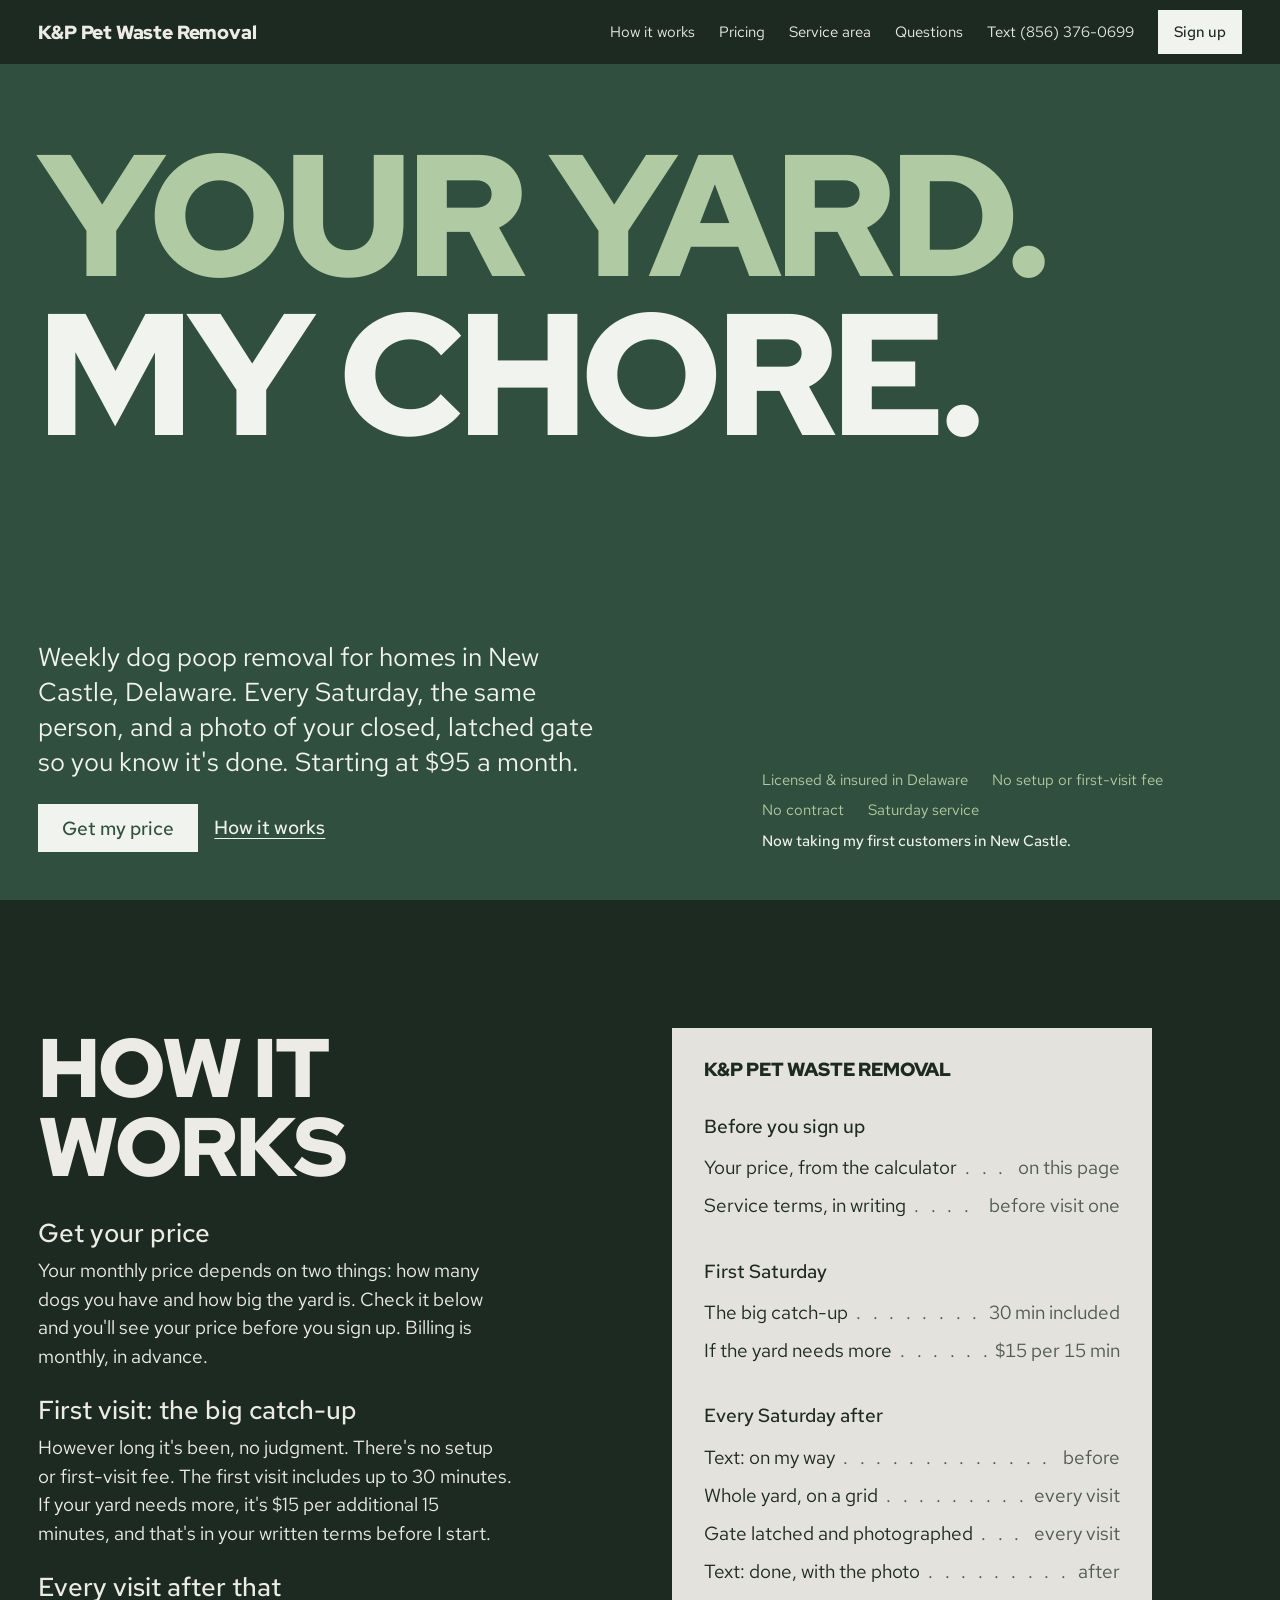
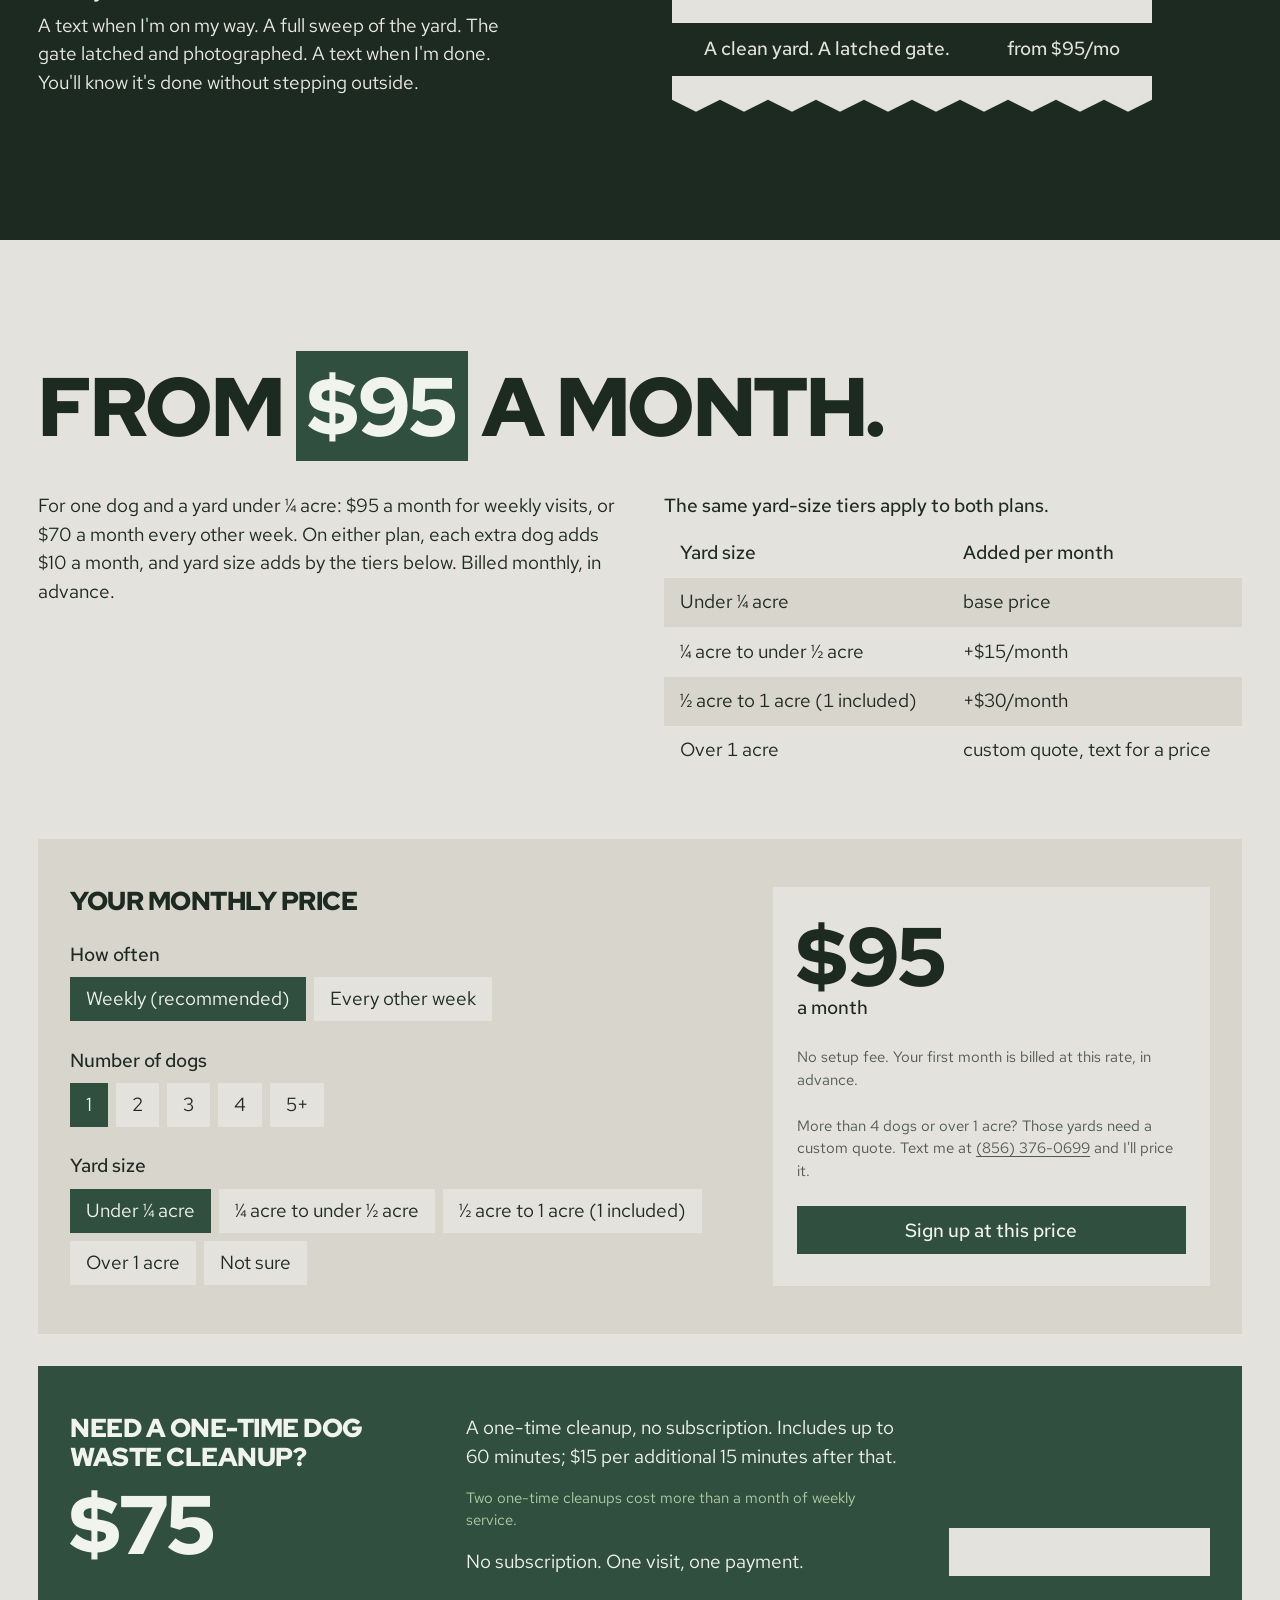
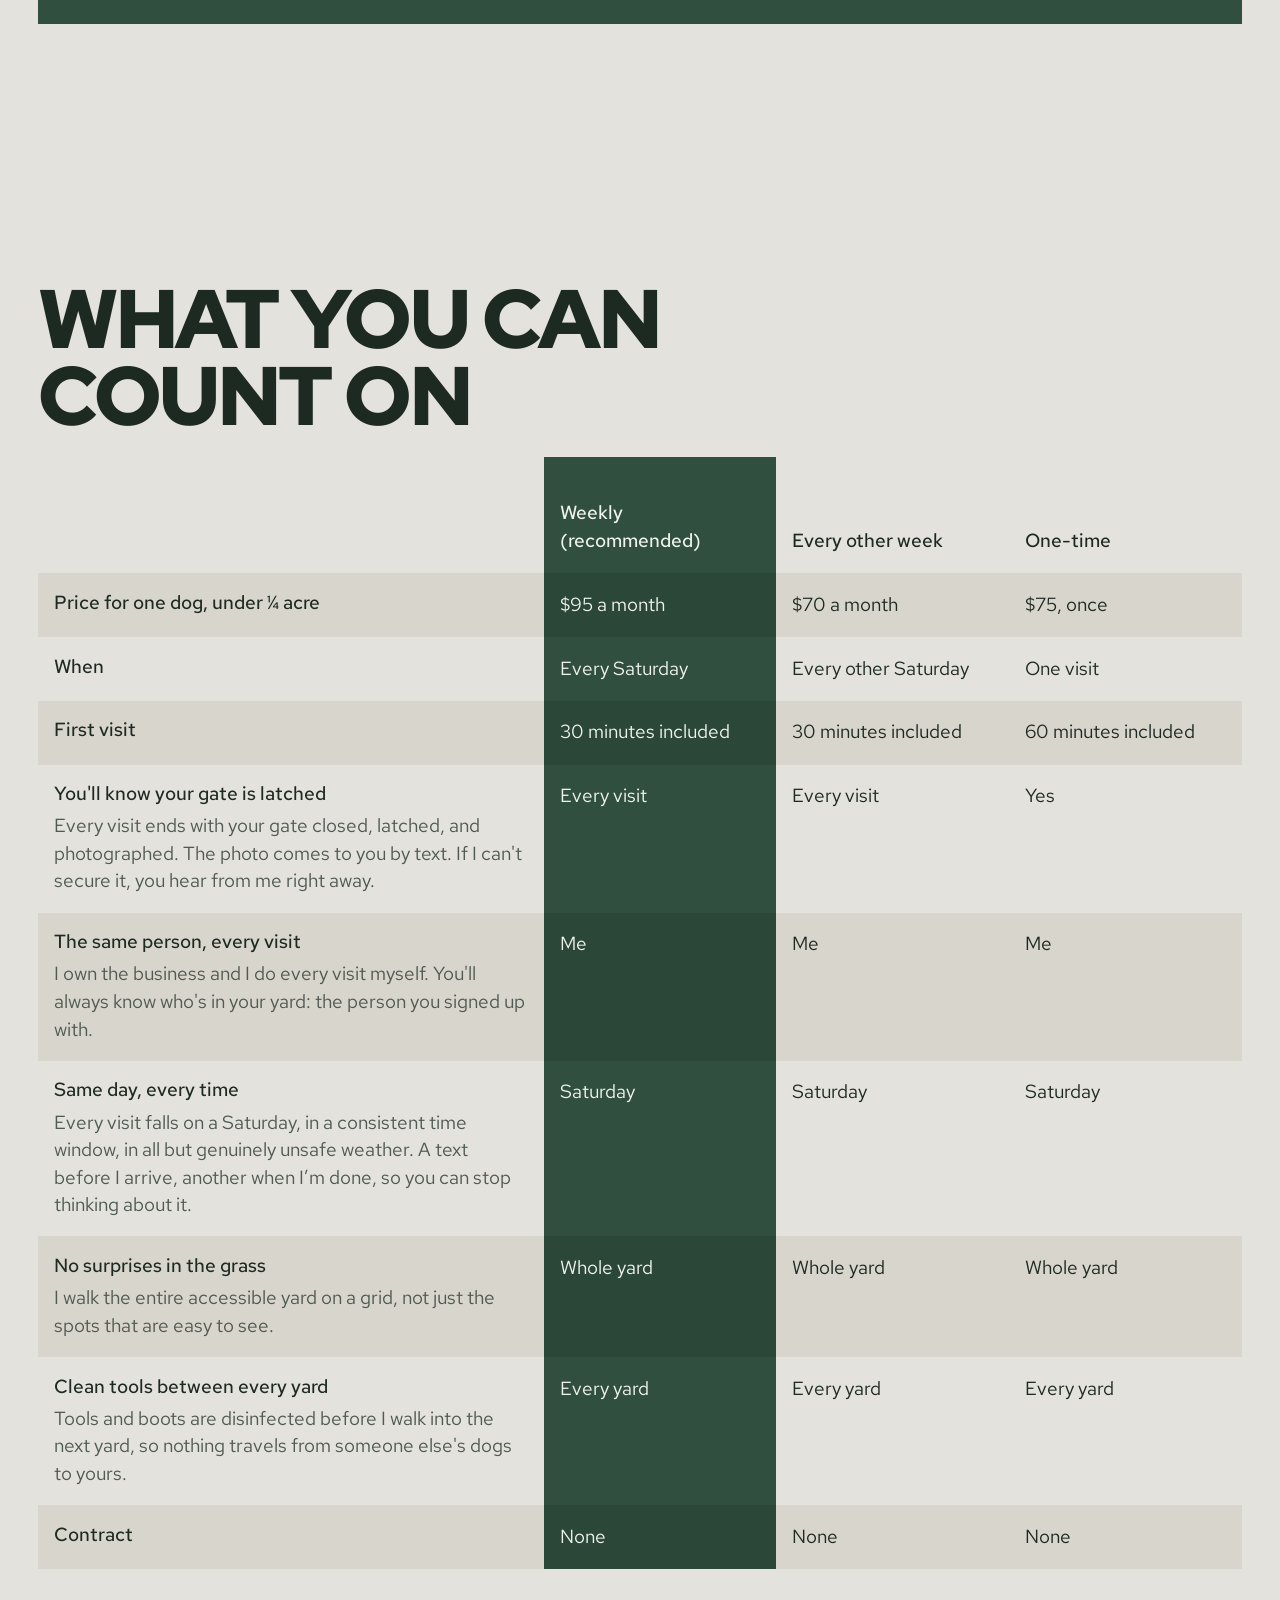
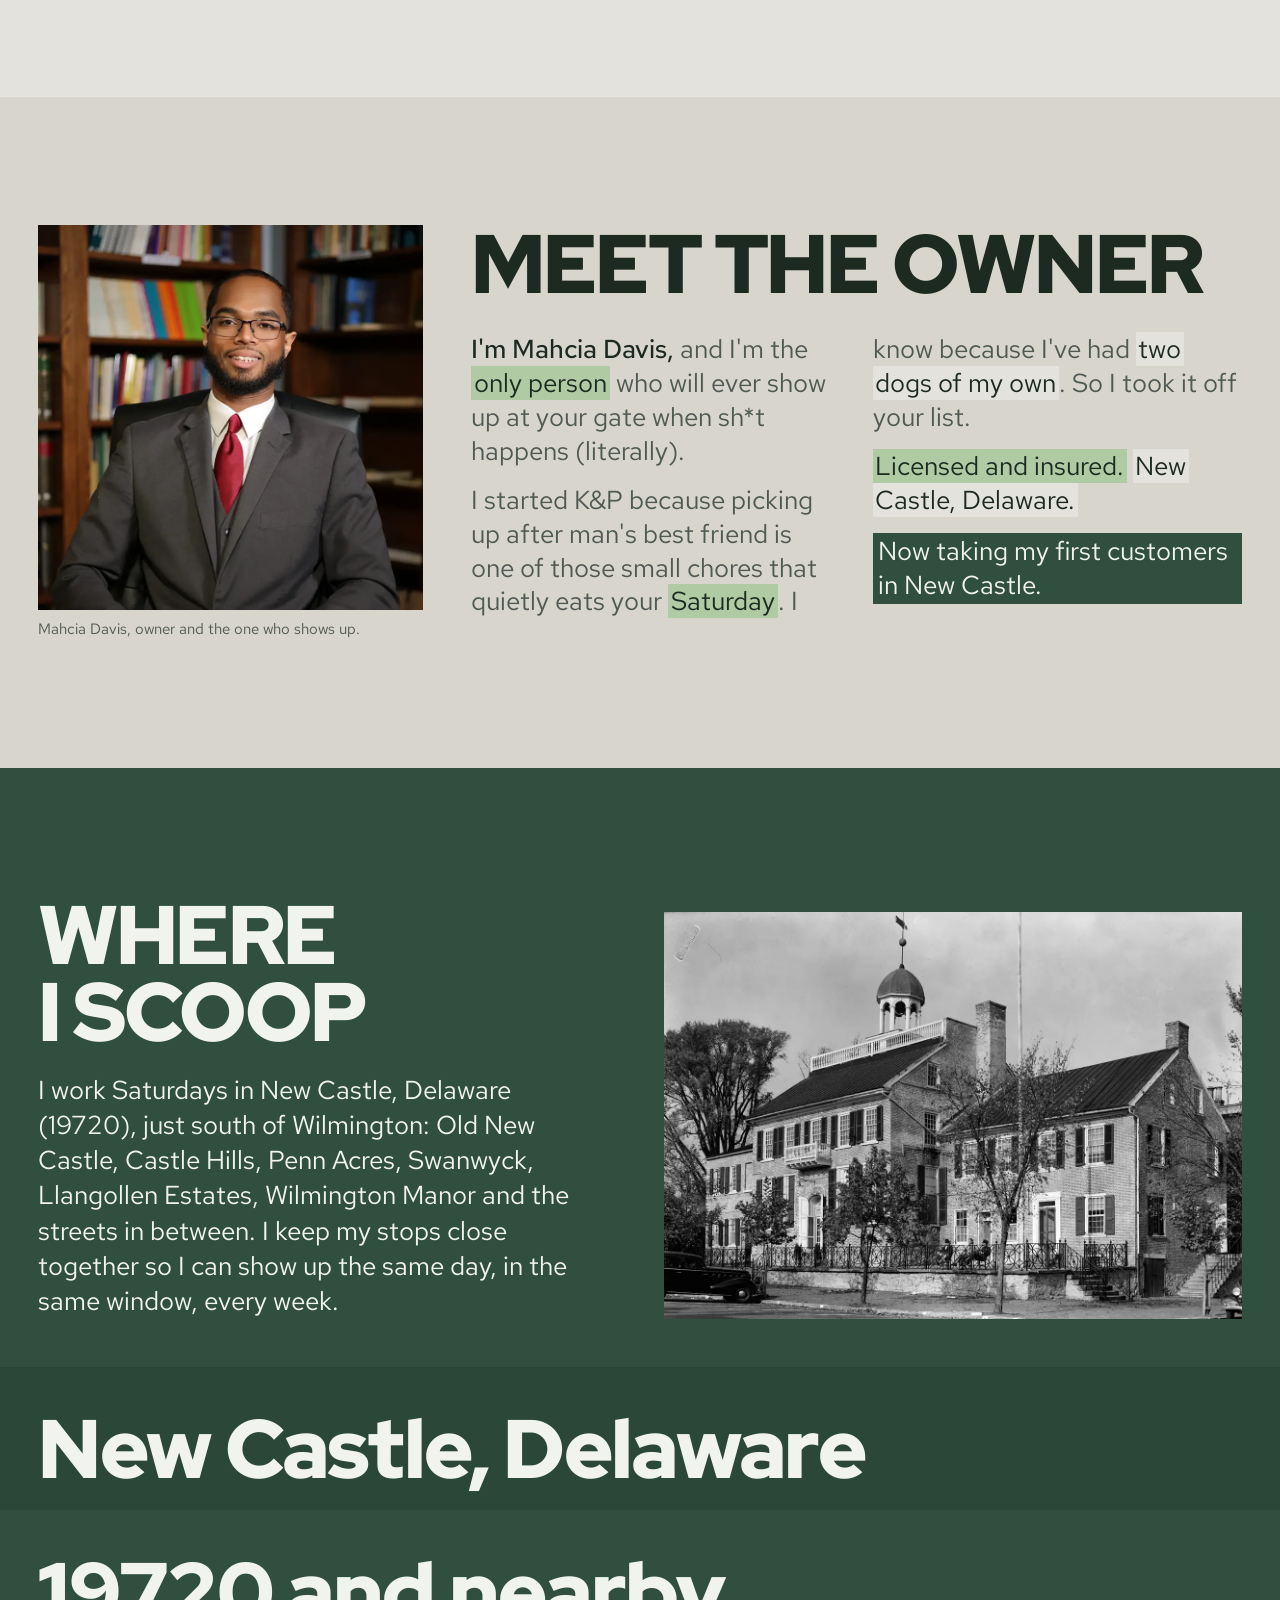
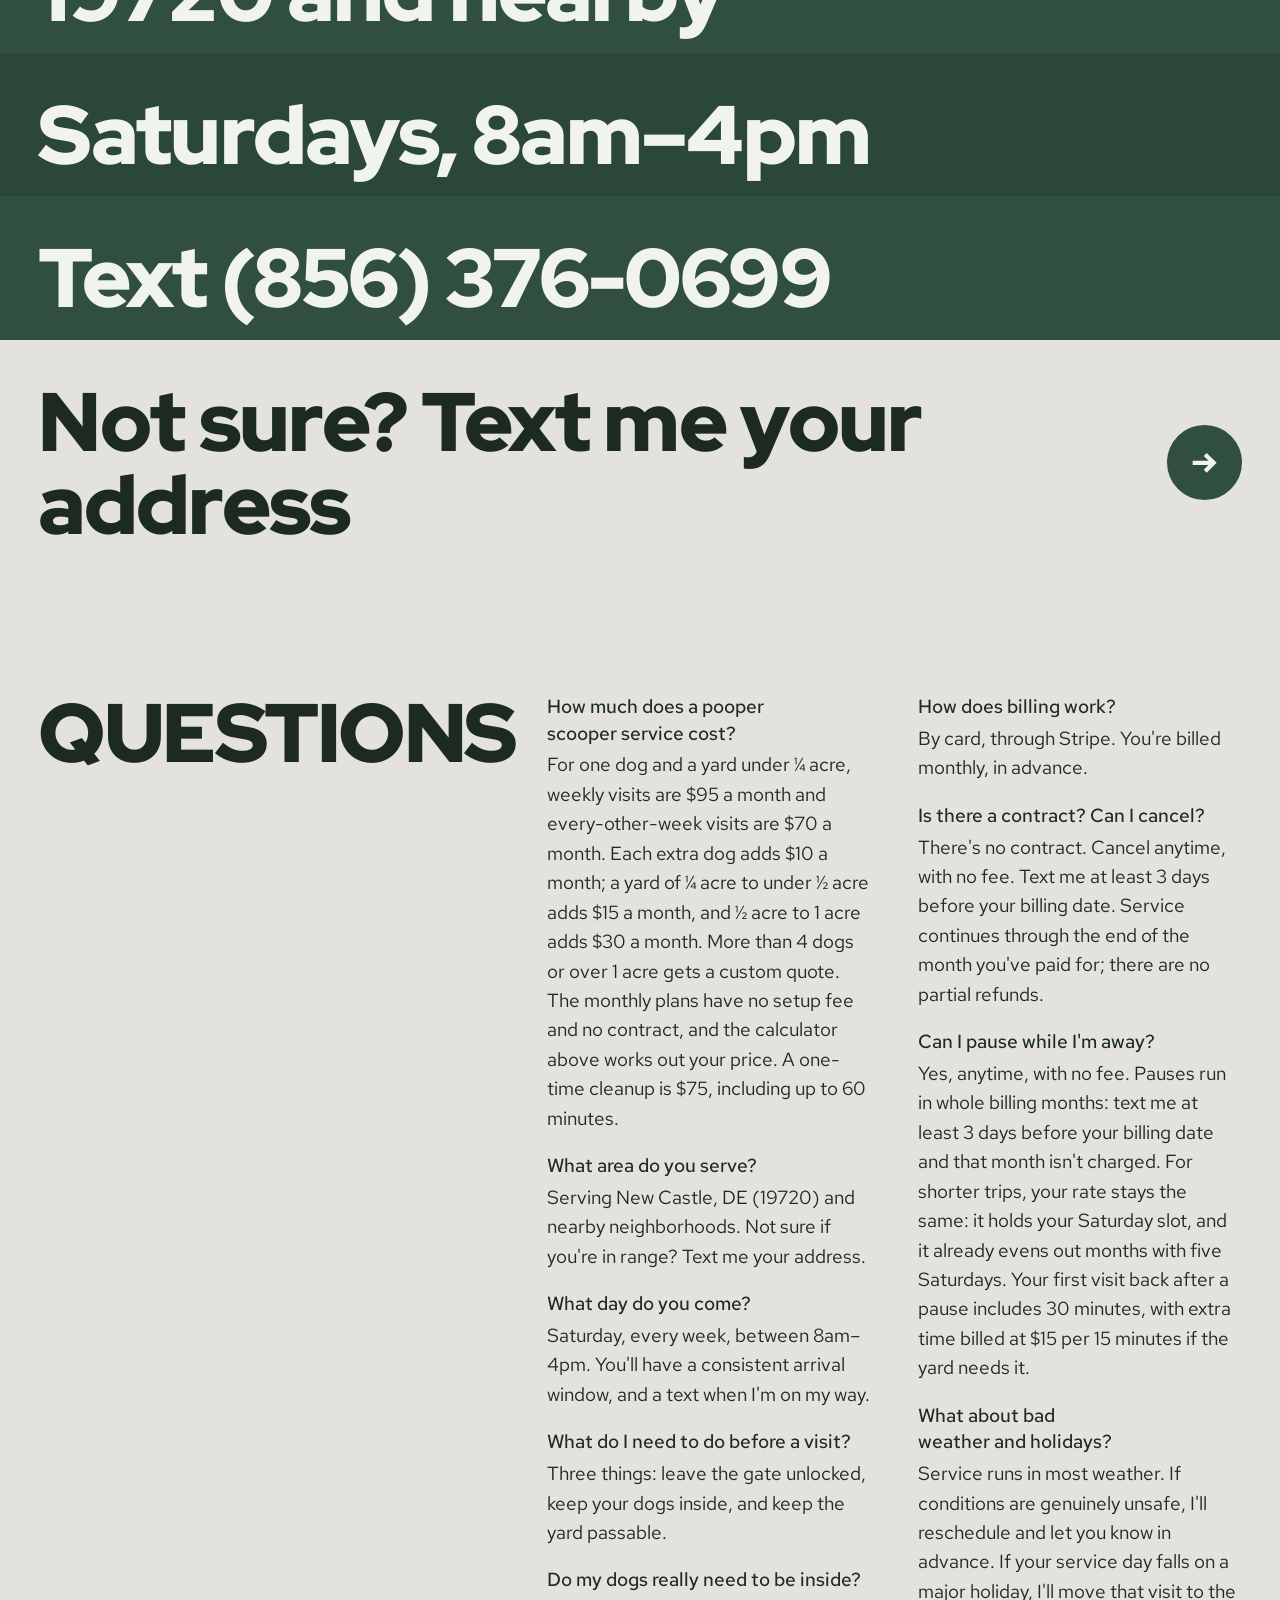
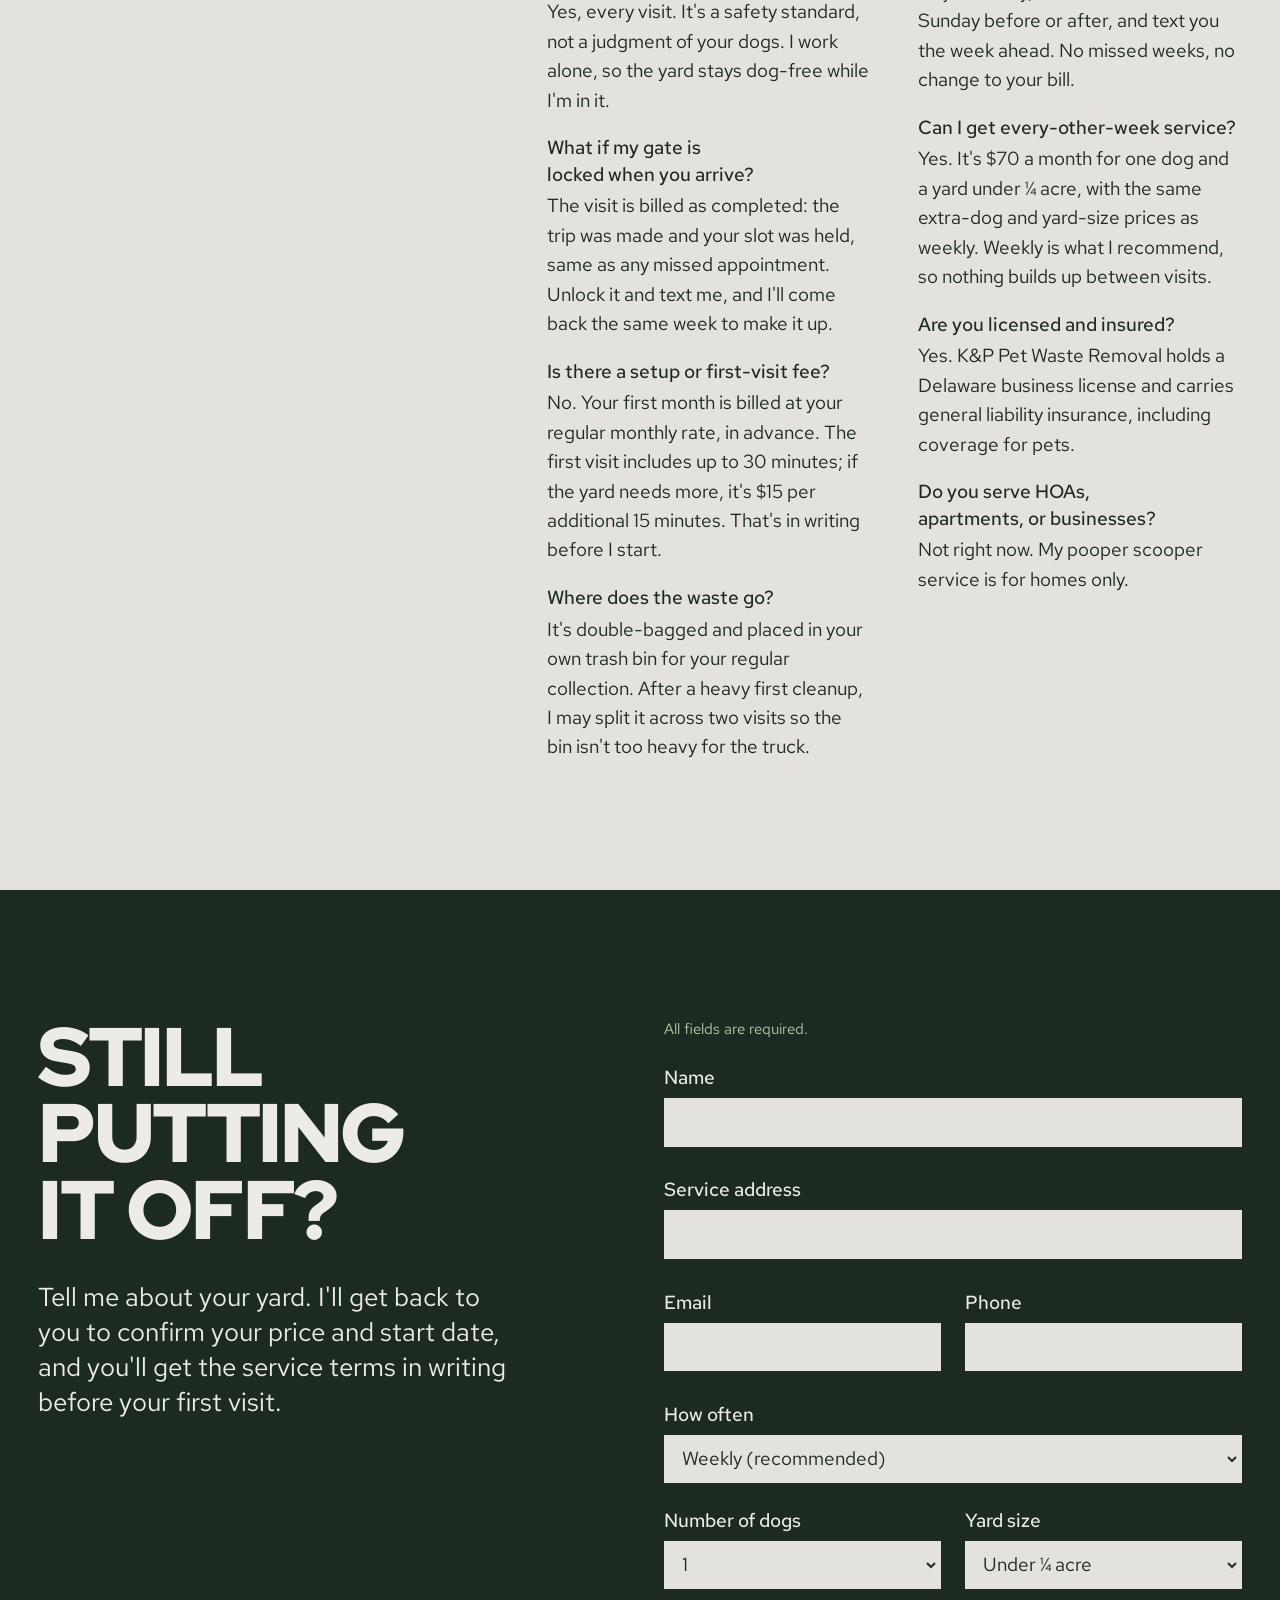
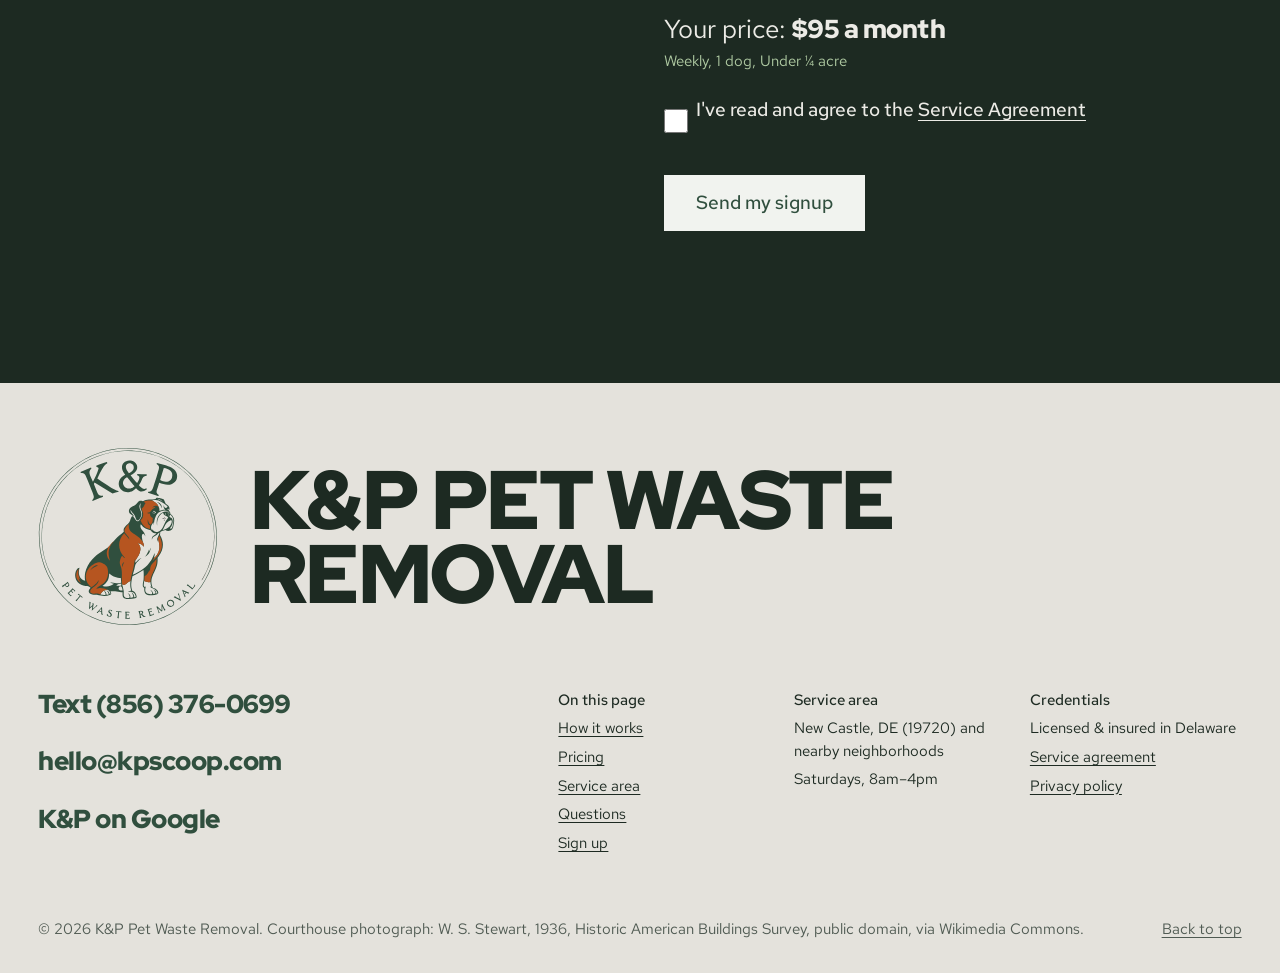
==== commit 00ae1033: "One-time dog waste cleanup heading, south of Wilmington, pooper scooper service (site d0986df) Co-Au" ====
--- a/index.html
+++ b/index.html
@@ -1 +1 @@
-<!DOCTYPE html><html lang="en"><head><meta charset="utf-8"><meta name="viewport" content="width=device-width, initial-scale=1"><title>Dog Poop Removal in New Castle, DE | K&amp;P Pet Waste Removal</title><meta name="description" content="Weekly pooper scooper service in New Castle, DE: from $95 a month, every Saturday, the same person, and a photo of your latched gate after every visit."><link rel="canonical" href="https://kpscoop.com/"><meta property="og:type" content="website"><meta property="og:site_name" content="K&amp;P Pet Waste Removal"><meta property="og:title" content="Dog Poop Removal in New Castle, DE | K&amp;P Pet Waste Removal"><meta property="og:description" content="Weekly pooper scooper service in New Castle, DE: from $95 a month, every Saturday, the same person, and a photo of your latched gate after every visit."><meta property="og:url" content="https://kpscoop.com/"><meta property="og:image" content="https://kpscoop.com/assets/og-image.png"><meta property="og:image:width" content="1200"><meta property="og:image:height" content="630"><meta property="og:image:alt" content="Your yard. My chore. Weekly dog poop pickup in New Castle, DE, from $95 a month, with the K&P Pet Waste Removal badge."><meta name="twitter:card" content="summary_large_image"><link rel="icon" href="/favicon.ico" sizes="16x16 32x32 48x48"><link rel="icon" href="/favicon.svg" type="image/svg+xml"><link rel="apple-touch-icon" href="/apple-touch-icon.png"><link rel="preload" href="/fonts/red-hat-display-normal-900.woff2" as="font" type="font/woff2" crossorigin><link rel="stylesheet" href="/fonts/fonts.css"><script type="application/ld+json">{"@context":"https://schema.org","@type":"LocalBusiness","@id":"https://kpscoop.com/#business","name":"K&P Pet Waste Removal","url":"https://kpscoop.com/","description":"Weekly dog poop removal for homes in New Castle, DE, every Saturday, by one owner-operator.","telephone":"+1-856-376-0699","email":"hello@kpscoop.com","image":"https://kpscoop.com/assets/og-image.png","logo":"https://kpscoop.com/assets/kp-logo-512.png","priceRange":"From $70 a month","address":{"@type":"PostalAddress","addressLocality":"New Castle","addressRegion":"DE","postalCode":"19720","addressCountry":"US"},"areaServed":[{"@type":"City","name":"New Castle, DE"},{"@type":"PostalCodeSpecification","postalCode":"19720"}],"openingHoursSpecification":[{"@type":"OpeningHoursSpecification","dayOfWeek":"Saturday","opens":"08:00","closes":"16:00"}],"sameAs":["https://share.google/6UOaSTEZDgdAQc2Vo","https://www.google.com/search?kgmid=/g/11zz5zvh3y"]}</script><script type="application/ld+json">{"@context":"https://schema.org","@type":"WebSite","name":"K&P Pet Waste Removal","url":"https://kpscoop.com/"}</script><script>document.documentElement.classList.add('js')</script><link rel="stylesheet" href="/_astro/Layout.CqURk7lo.css"></head><body><a class="skip" href="#main">Skip to content</a><header class="site-header" data-tone="green"><a class="wordmark" href="/"><span>K&amp;P Pet Waste Removal</span></a><nav class="nav" aria-label="Main"><div class="nav__links"><a href="/#how-it-works">How it works</a><a href="/#pricing">Pricing</a><a href="/#area">Service area</a><a href="/#questions">Questions</a></div><a class="nav__text" href="sms:+18563760699">Text (856) 376-0699</a><a class="btn" href="/#signup">Sign up</a></nav></header><main id="main"><section class="hero" data-tone="green" aria-labelledby="hero-title"><h1 id="hero-title" class="display"><span class="l1">Your yard.</span> <span class="l2">My chore.</span></h1><div></div><div class="hero__foot"><div><p class="hero__lead">Weekly dog poop removal for homes in New Castle, Delaware. Every Saturday, the same person, and a photo of your closed, latched gate so you know it's done. Starting at $95 a month.</p><div class="hero__actions"><a class="btn btn--light" href="#pricing" data-primary>Get my price</a><a class="link" href="#how-it-works">How it works</a></div></div><div class="hero__proof"><ul><li>Licensed &amp; insured in Delaware</li><li>No setup or first-visit fee</li><li>No contract</li><li>Saturday service</li></ul><p class="hero__new">Now taking my first customers in New Castle.</p></div></div></section><section class="how" id="how-it-works" data-tone="dark" aria-labelledby="how-title"><div class="how__grid"><div><h2 id="how-title" class="rise">How it works</h2><div class="how__steps"><div class="rise" style="--i:1"><h3>Get your price</h3><p>Your monthly price depends on two things: how many dogs you have and how big the yard is. Check it below and you'll see your price before you sign up. Billing is monthly, in advance.</p></div><div class="rise" style="--i:2"><h3>First visit: the big catch-up</h3><p>However long it's been, no judgment. There's no setup or first-visit fee. The first visit includes up to 30 minutes. If your yard needs more, it's $15 per additional 15 minutes, and that's in your written terms before I start.</p></div><div class="rise" style="--i:3"><h3>Every visit after that</h3><p>A text when I'm on my way. A full sweep of the yard. The gate latched and photographed. A text when I'm done. You'll know it's done without stepping outside.</p></div></div></div><div class="slip rise" style="--i:2" aria-label="A visit, step by step"><p class="slip__title">K&amp;P Pet Waste Removal</p><p class="slip__when">Before you sign up</p><div class="slip__row"><span class="what">Your price, from the calculator</span><span class="dots" aria-hidden="true"></span><span class="val">on this page</span></div><div class="slip__row"><span class="what">Service terms, in writing</span><span class="dots" aria-hidden="true"></span><span class="val">before visit one</span></div><p class="slip__when">First Saturday</p><div class="slip__row"><span class="what">The big catch-up</span><span class="dots" aria-hidden="true"></span><span class="val">30 min included</span></div><div class="slip__row"><span class="what">If the yard needs more</span><span class="dots" aria-hidden="true"></span><span class="val">$15 per 15 min</span></div><p class="slip__when">Every Saturday after</p><div class="slip__row"><span class="what">Text: on my way</span><span class="dots" aria-hidden="true"></span><span class="val">before</span></div><div class="slip__row"><span class="what">Whole yard, on a grid</span><span class="dots" aria-hidden="true"></span><span class="val">every visit</span></div><div class="slip__row"><span class="what">Gate latched and photographed</span><span class="dots" aria-hidden="true"></span><span class="val">every visit</span></div><div class="slip__row"><span class="what">Text: done, with the photo</span><span class="dots" aria-hidden="true"></span><span class="val">after</span></div><p class="slip__total"><span>A clean yard. A latched gate.</span><span>from $95/mo</span></p></div></div></section><section class="pricing" id="pricing" data-tone="bone" aria-labelledby="pricing-title"><h2 id="pricing-title" class="display rise">From <span class="price-chip">$95</span> a month.</h2><div class="pricing__intro"><p class="rise" style="--i:1">For one dog and a yard under ¼ acre: $95 a month for weekly visits, or $70 a month every other week. On either plan, each extra dog adds $10 a month, and yard size adds by the tiers below. Billed monthly, in advance.</p><table class="tiers rise" style="--i:2"><caption>The same yard-size tiers apply to both plans.</caption><thead><tr><th scope="col">Yard size</th><th scope="col">Added per month</th></tr></thead><tbody><tr><td>Under ¼ acre</td><td>base price</td></tr><tr><td>¼ acre to under ½ acre</td><td>+$15/month</td></tr><tr><td>½ acre to 1 acre (1 included)</td><td>+$30/month</td></tr><tr><td>Over 1 acre</td><td>custom quote, text for a price</td></tr></tbody></table></div><div class="calc-wrap"><form class="calc rise" id="calc" aria-labelledby="calc-title"><div class="calc__controls"><h3 id="calc-title">Your monthly price</h3><fieldset><legend>How often</legend><div class="choices"><label class="choice"><input type="radio" name="plan" value="weekly" checked><span>Weekly (recommended)</span></label><label class="choice"><input type="radio" name="plan" value="biweekly"><span>Every other week</span></label></div></fieldset><fieldset><legend>Number of dogs</legend><div class="choices"><label class="choice"><input type="radio" name="dogs" value="1" checked><span>1</span></label><label class="choice"><input type="radio" name="dogs" value="2"><span>2</span></label><label class="choice"><input type="radio" name="dogs" value="3"><span>3</span></label><label class="choice"><input type="radio" name="dogs" value="4"><span>4</span></label><label class="choice"><input type="radio" name="dogs" value="5"><span>5+</span></label></div></fieldset><fieldset><legend>Yard size</legend><div class="choices"><label class="choice"><input type="radio" name="yard" value="0" checked><span>Under ¼ acre</span></label><label class="choice"><input type="radio" name="yard" value="1"><span>¼ acre to under ½ acre</span></label><label class="choice"><input type="radio" name="yard" value="2"><span>½ acre to 1 acre (1 included)</span></label><label class="choice"><input type="radio" name="yard" value="3"><span>Over 1 acre</span></label><label class="choice"><input type="radio" name="yard" value="4"><span>Not sure</span></label></div></fieldset></div><div class="calc__result"><div aria-live="polite"><p class="calc__price" id="calc-price">$95</p><p class="calc__per" id="calc-per">a month</p></div><p class="calc__note" id="calc-note">No setup fee. Your first month is billed at this rate, in advance.</p><p class="calc__note">More than 4 dogs or over 1 acre? Those yards need a custom quote. Text me at <a href="sms:+18563760699">(856) 376-0699</a> and I'll price it.</p><a class="btn" id="calc-go" href="#signup">Sign up at this price</a></div></form><div class="onetime rise" style="--i:1"><div><h3>Just need it done once?</h3><p class="big">$75</p></div><div><p>A one-time cleanup, no subscription. Includes up to 60 minutes; $15 per additional 15 minutes after that.</p><p class="small">Two one-time cleanups cost more than a month of weekly service.</p><p>No subscription. One visit, one payment.</p></div><div class="buy"><stripe-buy-button buy-button-id="buy_btn_1UKzclCbaPGi3YM02jdGRttW" publishable-key="pk_live_51UJDDuCbaPGi3YM0KPT9Jc8U6J2g4yYWNIr4RahfY3BgEDg3Vv5u8pVNBed3x1Gfuck8Yt07JCRqRLFJKiHS9JL500oru7nKPV"></stripe-buy-button></div></div></div></section><section class="count" id="count" data-tone="bone" aria-labelledby="count-title"><h2 id="count-title" class="display rise">What you can count on</h2><div class="compare rise" style="--i:1" role="table" aria-label="What each plan includes"><div class="colhead" role="columnheader"><span class="sr">What you get</span></div><div class="colhead feat top" role="columnheader">Weekly (recommended)</div><div class="colhead " role="columnheader">Every other week</div><div class="colhead " role="columnheader">One-time</div><div class="rowhead zebra" role="rowheader">Price for one dog, under ¼ acre</div><div class="feat zebra" role="cell">$95 a month</div><div class=" zebra" role="cell">$70 a month</div><div class=" zebra" role="cell">$75, once</div><div class="rowhead " role="rowheader">When</div><div class="feat " role="cell">Every Saturday</div><div class=" " role="cell">Every other Saturday</div><div class=" " role="cell">One visit</div><div class="rowhead zebra" role="rowheader">First visit</div><div class="feat zebra" role="cell">30 minutes included</div><div class=" zebra" role="cell">30 minutes included</div><div class=" zebra" role="cell">60 minutes included</div><div class="rowhead " role="rowheader">You&#39;ll know your gate is latched<small>Every visit ends with your gate closed, latched, and photographed. The photo comes to you by text. If I can&#39;t secure it, you hear from me right away.</small></div><div class="feat " role="cell">Every visit</div><div class=" " role="cell">Every visit</div><div class=" " role="cell">Yes</div><div class="rowhead zebra" role="rowheader">The same person, every visit<small>I own the business and I do every visit myself. You&#39;ll always know who&#39;s in your yard: the person you signed up with.</small></div><div class="feat zebra" role="cell">Me</div><div class=" zebra" role="cell">Me</div><div class=" zebra" role="cell">Me</div><div class="rowhead " role="rowheader">Same day, every time<small>Every visit falls on a Saturday, in a consistent time window, in all but genuinely unsafe weather. A text before I arrive, another when I’m done, so you can stop thinking about it.</small></div><div class="feat " role="cell">Saturday</div><div class=" " role="cell">Saturday</div><div class=" " role="cell">Saturday</div><div class="rowhead zebra" role="rowheader">No surprises in the grass<small>I walk the entire accessible yard on a grid, not just the spots that are easy to see.</small></div><div class="feat zebra" role="cell">Whole yard</div><div class=" zebra" role="cell">Whole yard</div><div class=" zebra" role="cell">Whole yard</div><div class="rowhead " role="rowheader">Clean tools between every yard<small>Tools and boots are disinfected before I walk into the next yard, so nothing travels from someone else&#39;s dogs to yours.</small></div><div class="feat " role="cell">Every yard</div><div class=" " role="cell">Every yard</div><div class=" " role="cell">Every yard</div><div class="rowhead zebra" role="rowheader">Contract</div><div class="feat zebra" role="cell">None</div><div class=" zebra" role="cell">None</div><div class=" zebra" role="cell">None</div></div><div class="compare-m"><section><h3>Price for one dog, under ¼ acre</h3><dl><div class="feat"><dt>Weekly</dt><dd>$95 a month</dd></div><div class><dt>Every other week</dt><dd>$70 a month</dd></div><div class><dt>One-time</dt><dd>$75, once</dd></div></dl></section><section><h3>When</h3><dl><div class="feat"><dt>Weekly</dt><dd>Every Saturday</dd></div><div class><dt>Every other week</dt><dd>Every other Saturday</dd></div><div class><dt>One-time</dt><dd>One visit</dd></div></dl></section><section><h3>First visit</h3><dl><div class="feat"><dt>Weekly</dt><dd>30 minutes included</dd></div><div class><dt>Every other week</dt><dd>30 minutes included</dd></div><div class><dt>One-time</dt><dd>60 minutes included</dd></div></dl></section><section><h3>You&#39;ll know your gate is latched</h3><p class="why">Every visit ends with your gate closed, latched, and photographed. The photo comes to you by text. If I can&#39;t secure it, you hear from me right away.</p><dl><div class="feat"><dt>Weekly</dt><dd>Every visit</dd></div><div class><dt>Every other week</dt><dd>Every visit</dd></div><div class><dt>One-time</dt><dd>Yes</dd></div></dl></section><section><h3>The same person, every visit</h3><p class="why">I own the business and I do every visit myself. You&#39;ll always know who&#39;s in your yard: the person you signed up with.</p><dl><div class="feat"><dt>Weekly</dt><dd>Me</dd></div><div class><dt>Every other week</dt><dd>Me</dd></div><div class><dt>One-time</dt><dd>Me</dd></div></dl></section><section><h3>Same day, every time</h3><p class="why">Every visit falls on a Saturday, in a consistent time window, in all but genuinely unsafe weather. A text before I arrive, another when I’m done, so you can stop thinking about it.</p><dl><div class="feat"><dt>Weekly</dt><dd>Saturday</dd></div><div class><dt>Every other week</dt><dd>Saturday</dd></div><div class><dt>One-time</dt><dd>Saturday</dd></div></dl></section><section><h3>No surprises in the grass</h3><p class="why">I walk the entire accessible yard on a grid, not just the spots that are easy to see.</p><dl><div class="feat"><dt>Weekly</dt><dd>Whole yard</dd></div><div class><dt>Every other week</dt><dd>Whole yard</dd></div><div class><dt>One-time</dt><dd>Whole yard</dd></div></dl></section><section><h3>Clean tools between every yard</h3><p class="why">Tools and boots are disinfected before I walk into the next yard, so nothing travels from someone else&#39;s dogs to yours.</p><dl><div class="feat"><dt>Weekly</dt><dd>Every yard</dd></div><div class><dt>Every other week</dt><dd>Every yard</dd></div><div class><dt>One-time</dt><dd>Every yard</dd></div></dl></section><section><h3>Contract</h3><dl><div class="feat"><dt>Weekly</dt><dd>None</dd></div><div class><dt>Every other week</dt><dd>None</dd></div><div class><dt>One-time</dt><dd>None</dd></div></dl></section></div></section><section class="owner" id="owner" data-tone="bone" aria-labelledby="owner-title"><figure class="rise"><img src="/assets/owner-portrait-900.webp" width="900" height="900" loading="lazy" alt="Mahcia Davis, owner of K&P Pet Waste Removal, smiling in a gray suit and red tie."><figcaption>Mahcia Davis, owner and the one who shows up.</figcaption></figure><div><h2 id="owner-title" class="display rise" style="--i:1">Meet the owner</h2><div class="story rise" style="--i:2"><p><strong>I'm Mahcia Davis,</strong> and I'm the <span class="hl">only person</span> who will ever show up at your gate when sh*t happens (literally).</p><p>I started K&amp;P because picking up after man's best friend is one of those small chores that quietly eats your <span class="hl">Saturday</span>. I know because I've had <span class="hl hl--bone">two dogs of my own</span>. So I took it off your list.</p><p><span class="hl">Licensed and insured.</span> <span class="hl hl--bone">New Castle, Delaware.</span></p><a class="final" href="#signup">Now taking my first customers in New Castle.</a></div></div></section><section class="area" id="area" data-tone="green" aria-labelledby="area-title"><div class="area__top"><div><h2 id="area-title" class="display rise">Where I scoop</h2><p class="rise" style="--i:1">I work Saturdays in New Castle, Delaware (19720): Old New Castle, Castle Hills, Penn Acres, Swanwyck, Llangollen Estates, Wilmington Manor and the streets in between. I keep my stops close together so I can show up the same day, in the same window, every week.</p></div><figure class="area__photo rise" style="--i:2"><img src="/assets/new-castle-courthouse-1200.webp" width="1200" height="846" loading="lazy" alt="The old New Castle Court House on Delaware Street, photographed in 1936."></figure></div><ul class="rows"><li>New Castle, Delaware</li><li>19720 and nearby</li><li>Saturdays, 8am–4pm</li><li><a href="sms:+18563760699">Text (856) 376-0699</a></li><li class="greet"><a href="sms:+18563760699" style="display:flex;align-items:center;gap:0.4em;text-decoration:none">Not sure? Text me your address <span class="round" aria-hidden="true"><svg viewBox="0 0 24 24" fill="none" stroke="currentColor" stroke-width="3"><path d="M4 12h15M13 6l6 6-6 6"></path></svg></span></a></li></ul></section><section class="faq" id="questions" data-tone="bone" aria-labelledby="faq-title"><h2 id="faq-title" class="display rise">Questions</h2><div class="faq__text rise" style="--i:1"><div class="qa"><h3>How much does a pooper scooper service cost?</h3><p>For one dog and a yard under ¼ acre, weekly visits are $95 a month and every-other-week visits are $70 a month. Each extra dog adds $10 a month; a yard of ¼ acre to under ½ acre adds $15 a month, and ½ acre to 1 acre adds $30 a month. More than 4 dogs or over 1 acre gets a custom quote. The monthly plans have no setup fee and no contract, and the calculator above works out your price. A one-time cleanup is $75, including up to 60 minutes.</p></div><div class="qa"><h3>What area do you serve?</h3><p>Serving New Castle, DE (19720) and nearby neighborhoods. Not sure if you&#39;re in range? Text me your address.</p></div><div class="qa"><h3>What day do you come?</h3><p>Saturday, every week, between 8am–4pm. You&#39;ll have a consistent arrival window, and a text when I&#39;m on my way.</p></div><div class="qa"><h3>What do I need to do before a visit?</h3><p>Three things: leave the gate unlocked, keep your dogs inside, and keep the yard passable.</p></div><div class="qa"><h3>Do my dogs really need to be inside?</h3><p>Yes, every visit. It&#39;s a safety standard, not a judgment of your dogs. I work alone, so the yard stays dog-free while I&#39;m in it.</p></div><div class="qa"><h3>What if my gate is locked when you arrive?</h3><p>The visit is billed as completed: the trip was made and your slot was held, same as any missed appointment. Unlock it and text me, and I&#39;ll come back the same week to make it up.</p></div><div class="qa"><h3>Is there a setup or first-visit fee?</h3><p>No. Your first month is billed at your regular monthly rate, in advance. The first visit includes up to 30 minutes; if the yard needs more, it&#39;s $15 per additional 15 minutes. That&#39;s in writing before I start.</p></div><div class="qa"><h3>Where does the waste go?</h3><p>It&#39;s double-bagged and placed in your own trash bin for your regular collection. After a heavy first cleanup, I may split it across two visits so the bin isn&#39;t too heavy for the truck.</p></div><div class="qa"><h3>How does billing work?</h3><p>By card, through Stripe. You&#39;re billed monthly, in advance.</p></div><div class="qa"><h3>Is there a contract? Can I cancel?</h3><p>There&#39;s no contract. Cancel anytime, with no fee. Text me at least 3 days before your billing date. Service continues through the end of the month you&#39;ve paid for; there are no partial refunds.</p></div><div class="qa"><h3>Can I pause while I&#39;m away?</h3><p>Yes, anytime, with no fee. Pauses run in whole billing months: text me at least 3 days before your billing date and that month isn&#39;t charged. For shorter trips, your rate stays the same: it holds your Saturday slot, and it already evens out months with five Saturdays. Your first visit back after a pause includes 30 minutes, with extra time billed at $15 per 15 minutes if the yard needs it.</p></div><div class="qa"><h3>What about bad weather and holidays?</h3><p>Service runs in most weather. If conditions are genuinely unsafe, I&#39;ll reschedule and let you know in advance. If your service day falls on a major holiday, I&#39;ll move that visit to the Sunday before or after, and text you the week ahead. No missed weeks, no change to your bill.</p></div><div class="qa"><h3>Can I get every-other-week service?</h3><p>Yes. It&#39;s $70 a month for one dog and a yard under ¼ acre, with the same extra-dog and yard-size prices as weekly. Weekly is what I recommend, so nothing builds up between visits.</p></div><div class="qa"><h3>Are you licensed and insured?</h3><p>Yes. K&amp;P Pet Waste Removal holds a Delaware business license and carries general liability insurance, including coverage for pets.</p></div><div class="qa"><h3>Do you serve HOAs, apartments, or businesses?</h3><p>Not right now. Homes only.</p></div></div></section><section class="signup" id="signup" data-tone="dark" aria-labelledby="signup-title"><div><h2 id="signup-title" class="display">Still putting it off?</h2><p class="signup__intro">Tell me about your yard. I'll get back to you to confirm your price and start date, and you'll get the service terms in writing before your first visit.</p></div><form class="form" id="signup-form" action="https://formspree.io/f/mnpnvrlw" method="POST" novalidate><p class="form__note field--full">All fields are required.</p><input type="hidden" name="_subject" value="New signup: K&P Pet Waste Removal"><input type="hidden" name="agreement_version" value="v1.1, effective October 13, 2026"><label class="hp" aria-hidden="true">Leave this empty <input type="text" name="_gotcha" tabindex="-1" autocomplete="off"></label><div class="field field--full"><label for="f-name">Name</label><input id="f-name" name="name" autocomplete="name" required aria-describedby="e-name"><p class="err" id="e-name"></p></div><div class="field field--full"><label for="f-address">Service address</label><input id="f-address" name="address" autocomplete="street-address" required aria-describedby="e-address"><p class="err" id="e-address"></p></div><div class="field"><label for="f-email">Email</label><input id="f-email" name="email" type="email" autocomplete="email" required aria-describedby="e-email"><p class="err" id="e-email"></p></div><div class="field"><label for="f-phone">Phone</label><input id="f-phone" name="phone" type="tel" autocomplete="tel" required aria-describedby="e-phone"><p class="err" id="e-phone"></p></div><div class="field field--full"><label for="f-plan">How often</label><select id="f-plan" name="plan"><option value="Weekly">Weekly (recommended)</option><option value="Every other week">Every other week</option></select></div><div class="field"><label for="f-dogs">Number of dogs</label><select id="f-dogs" name="dogs"><option>1</option><option>2</option><option>3</option><option>4</option><option>5+</option></select></div><div class="field"><label for="f-yard">Yard size</label><select id="f-yard" name="yard"><option>Under ¼ acre</option><option>¼ acre to under ½ acre</option><option>½ acre to 1 acre (1 included)</option><option>Over 1 acre</option><option>Not sure</option></select></div><input type="hidden" name="quoted_price" id="f-quote"><p class="form__price field--full" id="f-price" aria-live="polite" hidden></p><div class="field field--full"><label class="check"><input id="f-agree" type="checkbox" name="agreed_to_service_agreement" value="yes" required aria-describedby="e-agree"><span>I've read and agree to the <a href="/agreement/">Service Agreement</a></span></label><p class="err" id="e-agree"></p></div><button class="btn btn--light" type="submit" id="f-submit">Send my signup</button><p class="form__status" id="f-status" role="status" aria-live="polite"></p></form></section></main><script type="module">var e=document.querySelector(`.onetime .buy`);if(e){let t=new IntersectionObserver(e=>{if(!e.some(e=>e.isIntersecting))return;t.disconnect();let n=document.createElement(`script`);n.src=`https://js.stripe.com/v3/buy-button.js`,n.async=!0,document.head.append(n)},{rootMargin:`600px 0px`});t.observe(e)}var t={weekly:95,biweekly:70},n=[0,15,30],r=(e,r,i)=>{if(r>4||i===3)return{kind:`custom`,price:`Custom quote`};let a=t[e]+10*(r-1);return i===4?{kind:`unsure`,price:`From $${a}`}:{kind:`set`,price:`$${a+n[i]}`}},i=document.getElementById(`calc`),a=document.getElementById(`calc-note`),o=a.textContent,s=document.getElementById(`f-plan`),c=document.getElementById(`f-dogs`),l=document.getElementById(`f-yard`);i.addEventListener(`change`,()=>{let e=new FormData(i),t=String(e.get(`plan`)),n=Number(e.get(`dogs`)),u=Number(e.get(`yard`)),d=r(t,n,u);document.getElementById(`calc-price`).textContent=d.price,document.getElementById(`calc-per`).textContent={custom:`text me for a price`,unsure:`a month, depending on yard size`,set:`a month`}[d.kind],document.getElementById(`calc-go`).textContent={custom:`Sign up for a custom quote`,unsure:`Sign up and get my price`,set:`Sign up at this price`}[d.kind],a.textContent=d.kind===`unsure`?`Not sure of your yard size? Sign up and I'll get back to you to confirm your price.`:o,s.value=t===`weekly`?`Weekly`:`Every other week`,c.selectedIndex=n-1,l.selectedIndex=u,f()}),i.addEventListener(`submit`,e=>e.preventDefault());var u=document.getElementById(`f-price`),d=document.getElementById(`f-quote`),f=()=>{let e=r(s.selectedIndex===0?`weekly`:`biweekly`,c.selectedIndex+1,l.selectedIndex),t=`${s.value}, ${c.value} ${c.selectedIndex?`dogs`:`dog`}, ${l.selectedIndex===4?`yard size not sure`:l.value}`,n=e.kind===`custom`?`Custom quote`:`${e.price} a month`,i={custom:`I'll get back to you with a price.`,unsure:`I'll get back to you to confirm your price.`,set:``}[e.kind];u.innerHTML=``;let a=document.createElement(`strong`);a.textContent=n;let o=document.createElement(`small`);o.textContent=[t,i].filter(Boolean).join(`. `),u.append(`Your price: `,a,` `,o),u.hidden=!1,d.value=`${n} (${t})`},p=document.getElementById(`signup-form`);p.addEventListener(`change`,f),f();var m=document.getElementById(`f-status`),h={"f-name":[`Enter your name.`],"f-address":[`Enter the address of the yard you want cleaned.`],"f-email":[`Enter your email address.`,`Enter an email address like name@example.com.`],"f-phone":[`Enter a phone number I can text.`,`Enter a 10-digit phone number, like 302 555 0100.`],"f-agree":[`Check the box to agree to the Service Agreement.`]},g=()=>{let e=null;for(let[t,[n,r]]of Object.entries(h)){let i=document.getElementById(t),a=document.getElementById(`e-`+t.slice(2)),o=``;i.type===`checkbox`?o=i.checked?``:n:i.value.trim()?(t===`f-email`&&!/^\S+@\S+\.\S+$/.test(i.value)||t===`f-phone`&&i.value.replace(/\D/g,``).replace(/^1/,``).length!==10)&&(o=r):o=n,a.textContent=o;let s=i.closest(`.field`);o?(s.dataset.invalid=``,i.setAttribute(`aria-invalid`,`true`),e??=i):(delete s.dataset.invalid,i.removeAttribute(`aria-invalid`))}return e?.focus(),!e};p.addEventListener(`submit`,async e=>{if(e.preventDefault(),!g())return;let t=document.getElementById(`f-submit`);t.disabled=!0,t.textContent=`Sending…`,m.textContent=``;try{let e=await fetch(p.action,{method:`POST`,body:new FormData(p),headers:{Accept:`application/json`}});if(!e.ok)throw Error(String(e.status));p.reset(),f(),m.textContent=`Got it, thank you. I'll be in touch to confirm your price and start date.`}catch{m.textContent=`Something went wrong and your signup didn't send. Please try again, or text (856) 376-0699.`}finally{t.disabled=!1,t.textContent=`Send my signup`}});</script><footer class="footer" data-tone="bone"><div class="footer__name"><img src="/assets/kp-badge.svg" width="208" height="208" alt="K&P Pet Waste Removal badge: a seated boxer inside a double ring." loading="lazy"><p>K&amp;P Pet Waste Removal</p></div><div class="footer__row"><div class="footer__reach"><a href="sms:+18563760699">Text (856) 376-0699</a><a href="mailto:hello@kpscoop.com">hello@kpscoop.com</a><a href="https://share.google/6UOaSTEZDgdAQc2Vo">K&amp;P on Google</a></div><div class="footer__cols"><div><h3>On this page</h3><ul><li><a href="/#how-it-works">How it works</a></li><li><a href="/#pricing">Pricing</a></li><li><a href="/#area">Service area</a></li><li><a href="/#questions">Questions</a></li><li><a href="/#signup">Sign up</a></li></ul></div><div><h3>Service area</h3><ul><li>New Castle, DE (19720) and nearby neighborhoods</li><li>Saturdays, 8am–4pm</li></ul></div><div><h3>Credentials</h3><ul><li>Licensed &amp; insured in Delaware</li><li><a href="/agreement/">Service agreement</a></li><li><a href="/privacy/">Privacy policy</a></li></ul></div></div></div><div class="footer__legal"><p>© 2026 K&amp;P Pet Waste Removal. Courthouse photograph: W. S. Stewart, 1936, Historic American Buildings Survey, public domain, via Wikimedia Commons.</p><a href="#main">Back to top</a></div></footer><div class="phone-bar" aria-label="Quick contact"><a class="btn" href="sms:+18563760699" aria-label="Text me at (856) 376-0699">Text me</a><a class="btn btn--light" href="/#signup">Sign up</a></div><script type="module">var e=document.querySelector(`.site-header`),t=[...document.querySelectorAll(`[data-tone]`)].filter(t=>t!==e),n=()=>{let n=e.offsetHeight/2;for(let r of t){let t=r.getBoundingClientRect();if(t.top<=n&&t.bottom>n){e.dataset.tone=r.dataset.tone;break}}};addEventListener(`scroll`,n,{passive:!0}),n();var r=document.querySelector(`.phone-bar`),i=document.querySelectorAll(`.rows, .signup, .footer`),a=new Set,o=new IntersectionObserver(e=>{for(let t of e)t.isIntersecting?a.add(t.target):a.delete(t.target);a.size?r.dataset.hidden=``:delete r.dataset.hidden});i.forEach(e=>o.observe(e));var s=new IntersectionObserver(e=>{for(let t of e)t.isIntersecting&&(t.target.classList.add(`in`),s.unobserve(t.target))},{rootMargin:`0px 0px -10% 0px`});document.querySelectorAll(`.rise`).forEach(e=>s.observe(e));</script></body></html>+<!DOCTYPE html><html lang="en"><head><meta charset="utf-8"><meta name="viewport" content="width=device-width, initial-scale=1"><title>Dog Poop Removal in New Castle, DE | K&amp;P Pet Waste Removal</title><meta name="description" content="Weekly pooper scooper service in New Castle, DE: from $95 a month, every Saturday, the same person, and a photo of your latched gate after every visit."><link rel="canonical" href="https://kpscoop.com/"><meta property="og:type" content="website"><meta property="og:site_name" content="K&amp;P Pet Waste Removal"><meta property="og:title" content="Dog Poop Removal in New Castle, DE | K&amp;P Pet Waste Removal"><meta property="og:description" content="Weekly pooper scooper service in New Castle, DE: from $95 a month, every Saturday, the same person, and a photo of your latched gate after every visit."><meta property="og:url" content="https://kpscoop.com/"><meta property="og:image" content="https://kpscoop.com/assets/og-image.png"><meta property="og:image:width" content="1200"><meta property="og:image:height" content="630"><meta property="og:image:alt" content="Your yard. My chore. Weekly dog poop pickup in New Castle, DE, from $95 a month, with the K&P Pet Waste Removal badge."><meta name="twitter:card" content="summary_large_image"><link rel="icon" href="/favicon.ico" sizes="16x16 32x32 48x48"><link rel="icon" href="/favicon.svg" type="image/svg+xml"><link rel="apple-touch-icon" href="/apple-touch-icon.png"><link rel="preload" href="/fonts/red-hat-display-normal-900.woff2" as="font" type="font/woff2" crossorigin><link rel="stylesheet" href="/fonts/fonts.css"><script type="application/ld+json">{"@context":"https://schema.org","@type":"LocalBusiness","@id":"https://kpscoop.com/#business","name":"K&P Pet Waste Removal","url":"https://kpscoop.com/","description":"Weekly dog poop removal for homes in New Castle, DE, every Saturday, by one owner-operator.","telephone":"+1-856-376-0699","email":"hello@kpscoop.com","image":"https://kpscoop.com/assets/og-image.png","logo":"https://kpscoop.com/assets/kp-logo-512.png","priceRange":"From $70 a month","address":{"@type":"PostalAddress","addressLocality":"New Castle","addressRegion":"DE","postalCode":"19720","addressCountry":"US"},"areaServed":[{"@type":"City","name":"New Castle, DE"},{"@type":"Place","name":"ZIP code 19720","address":{"@type":"PostalAddress","postalCode":"19720","addressRegion":"DE","addressCountry":"US"}},{"@type":"Place","name":"Old New Castle, New Castle, DE"},{"@type":"Place","name":"Castle Hills, New Castle, DE"},{"@type":"Place","name":"Penn Acres, New Castle, DE"},{"@type":"Place","name":"Swanwyck, New Castle, DE"},{"@type":"Place","name":"Llangollen Estates, New Castle, DE"},{"@type":"Place","name":"Wilmington Manor, New Castle, DE"}],"openingHoursSpecification":[{"@type":"OpeningHoursSpecification","dayOfWeek":"Saturday","opens":"08:00","closes":"16:00"}],"sameAs":["https://share.google/6UOaSTEZDgdAQc2Vo","https://www.google.com/search?kgmid=/g/11zz5zvh3y"]}</script><script type="application/ld+json">{"@context":"https://schema.org","@type":"WebSite","name":"K&P Pet Waste Removal","url":"https://kpscoop.com/"}</script><script>document.documentElement.classList.add('js')</script><link rel="stylesheet" href="/_astro/Layout.BaJNRAnn.css"></head><body><a class="skip" href="#main">Skip to content</a><header class="site-header" data-tone="green"><a class="wordmark" href="/"><span>K&amp;P Pet Waste Removal</span></a><nav class="nav" aria-label="Main"><div class="nav__links"><a href="/#how-it-works">How it works</a><a href="/#pricing">Pricing</a><a href="/#area">Service area</a><a href="/#questions">Questions</a></div><a class="nav__text" href="sms:+18563760699">Text (856) 376-0699</a><a class="btn" href="/#signup">Sign up</a></nav></header><main id="main"><section class="hero" data-tone="green" aria-labelledby="hero-title"><h1 id="hero-title" class="display"><span class="l1">Your yard.</span> <span class="l2">My chore.</span></h1><div></div><div class="hero__foot"><div><p class="hero__lead">Weekly dog poop removal for homes in New Castle, Delaware. Every Saturday, the same person, and a photo of your closed, latched gate so you know it's done. Starting at $95 a month.</p><div class="hero__actions"><a class="btn btn--light" href="#pricing" data-primary>Get my price</a><a class="link" href="#how-it-works">How it works</a></div></div><div class="hero__proof"><ul><li>Licensed &amp; insured in Delaware</li><li>No setup or first-visit fee</li><li>No contract</li><li>Saturday service</li></ul><p class="hero__new">Now taking my first customers in New Castle.</p></div></div></section><section class="how" id="how-it-works" data-tone="dark" aria-labelledby="how-title"><div class="how__grid"><div><h2 id="how-title" class="rise">How it works</h2><div class="how__steps"><div class="rise" style="--i:1"><h3>Get your price</h3><p>Your monthly price depends on two things: how many dogs you have and how big the yard is. Check it below and you'll see your price before you sign up. Billing is monthly, in advance.</p></div><div class="rise" style="--i:2"><h3>First visit: the big catch-up</h3><p>However long it's been, no judgment. There's no setup or first-visit fee. The first visit includes up to 30 minutes. If your yard needs more, it's $15 per additional 15 minutes, and that's in your written terms before I start.</p></div><div class="rise" style="--i:3"><h3>Every visit after that</h3><p>A text when I'm on my way. A full sweep of the yard. The gate latched and photographed. A text when I'm done. You'll know it's done without stepping outside.</p></div></div></div><div class="slip rise" style="--i:2" aria-label="A visit, step by step"><p class="slip__title">K&amp;P Pet Waste Removal</p><p class="slip__when">Before you sign up</p><div class="slip__row"><span class="what">Your price, from the calculator</span><span class="dots" aria-hidden="true"></span><span class="val">on this page</span></div><div class="slip__row"><span class="what">Service terms, in writing</span><span class="dots" aria-hidden="true"></span><span class="val">before visit one</span></div><p class="slip__when">First Saturday</p><div class="slip__row"><span class="what">The big catch-up</span><span class="dots" aria-hidden="true"></span><span class="val">30 min included</span></div><div class="slip__row"><span class="what">If the yard needs more</span><span class="dots" aria-hidden="true"></span><span class="val">$15 per 15 min</span></div><p class="slip__when">Every Saturday after</p><div class="slip__row"><span class="what">Text: on my way</span><span class="dots" aria-hidden="true"></span><span class="val">before</span></div><div class="slip__row"><span class="what">Whole yard, on a grid</span><span class="dots" aria-hidden="true"></span><span class="val">every visit</span></div><div class="slip__row"><span class="what">Gate latched and photographed</span><span class="dots" aria-hidden="true"></span><span class="val">every visit</span></div><div class="slip__row"><span class="what">Text: done, with the photo</span><span class="dots" aria-hidden="true"></span><span class="val">after</span></div><p class="slip__total"><span>A clean yard. A latched gate.</span><span>from $95/mo</span></p></div></div></section><section class="pricing" id="pricing" data-tone="bone" aria-labelledby="pricing-title"><h2 id="pricing-title" class="display rise">From <span class="price-chip">$95</span> a month.</h2><div class="pricing__intro"><p class="rise" style="--i:1">For one dog and a yard under ¼ acre: $95 a month for weekly visits, or $70 a month every other week. On either plan, each extra dog adds $10 a month, and yard size adds by the tiers below. Billed monthly, in advance.</p><table class="tiers rise" style="--i:2"><caption>The same yard-size tiers apply to both plans.</caption><thead><tr><th scope="col">Yard size</th><th scope="col">Added per month</th></tr></thead><tbody><tr><td>Under ¼ acre</td><td>base price</td></tr><tr><td>¼ acre to under ½ acre</td><td>+$15/month</td></tr><tr><td>½ acre to 1 acre (1 included)</td><td>+$30/month</td></tr><tr><td>Over 1 acre</td><td>custom quote, text for a price</td></tr></tbody></table></div><div class="calc-wrap"><form class="calc rise" id="calc" aria-labelledby="calc-title"><div class="calc__controls"><h3 id="calc-title">Your monthly price</h3><fieldset><legend>How often</legend><div class="choices"><label class="choice"><input type="radio" name="plan" value="weekly" checked><span>Weekly (recommended)</span></label><label class="choice"><input type="radio" name="plan" value="biweekly"><span>Every other week</span></label></div></fieldset><fieldset><legend>Number of dogs</legend><div class="choices"><label class="choice"><input type="radio" name="dogs" value="1" checked><span>1</span></label><label class="choice"><input type="radio" name="dogs" value="2"><span>2</span></label><label class="choice"><input type="radio" name="dogs" value="3"><span>3</span></label><label class="choice"><input type="radio" name="dogs" value="4"><span>4</span></label><label class="choice"><input type="radio" name="dogs" value="5"><span>5+</span></label></div></fieldset><fieldset><legend>Yard size</legend><div class="choices"><label class="choice"><input type="radio" name="yard" value="0" checked><span>Under ¼ acre</span></label><label class="choice"><input type="radio" name="yard" value="1"><span>¼ acre to under ½ acre</span></label><label class="choice"><input type="radio" name="yard" value="2"><span>½ acre to 1 acre (1 included)</span></label><label class="choice"><input type="radio" name="yard" value="3"><span>Over 1 acre</span></label><label class="choice"><input type="radio" name="yard" value="4"><span>Not sure</span></label></div></fieldset></div><div class="calc__result"><div aria-live="polite"><p class="calc__price" id="calc-price">$95</p><p class="calc__per" id="calc-per">a month</p></div><p class="calc__note" id="calc-note">No setup fee. Your first month is billed at this rate, in advance.</p><p class="calc__note">More than 4 dogs or over 1 acre? Those yards need a custom quote. Text me at <a href="sms:+18563760699">(856) 376-0699</a> and I'll price it.</p><a class="btn" id="calc-go" href="#signup">Sign up at this price</a></div></form><div class="onetime rise" style="--i:1"><div><h3>Need a one-time dog waste cleanup?</h3><p class="big">$75</p></div><div><p>A one-time cleanup, no subscription. Includes up to 60 minutes; $15 per additional 15 minutes after that.</p><p class="small">Two one-time cleanups cost more than a month of weekly service.</p><p>No subscription. One visit, one payment.</p></div><div class="buy"><stripe-buy-button buy-button-id="buy_btn_1UKzclCbaPGi3YM02jdGRttW" publishable-key="pk_live_51UJDDuCbaPGi3YM0KPT9Jc8U6J2g4yYWNIr4RahfY3BgEDg3Vv5u8pVNBed3x1Gfuck8Yt07JCRqRLFJKiHS9JL500oru7nKPV"></stripe-buy-button></div></div></div></section><section class="count" id="count" data-tone="bone" aria-labelledby="count-title"><h2 id="count-title" class="display rise">What you can count on</h2><div class="compare rise" style="--i:1" role="table" aria-label="What each plan includes"><div role="row"><div class="colhead" role="columnheader"><span class="sr">What you get</span></div><div class="colhead feat top" role="columnheader">Weekly (recommended)</div><div class="colhead " role="columnheader">Every other week</div><div class="colhead " role="columnheader">One-time</div></div><div role="row"><div class="rowhead zebra" role="rowheader">Price for one dog, under ¼ acre</div><div class="feat zebra" role="cell">$95 a month</div><div class=" zebra" role="cell">$70 a month</div><div class=" zebra" role="cell">$75, once</div></div><div role="row"><div class="rowhead " role="rowheader">When</div><div class="feat " role="cell">Every Saturday</div><div class=" " role="cell">Every other Saturday</div><div class=" " role="cell">One visit</div></div><div role="row"><div class="rowhead zebra" role="rowheader">First visit</div><div class="feat zebra" role="cell">30 minutes included</div><div class=" zebra" role="cell">30 minutes included</div><div class=" zebra" role="cell">60 minutes included</div></div><div role="row"><div class="rowhead " role="rowheader">You&#39;ll know your gate is latched<small>Every visit ends with your gate closed, latched, and photographed. The photo comes to you by text. If I can&#39;t secure it, you hear from me right away.</small></div><div class="feat " role="cell">Every visit</div><div class=" " role="cell">Every visit</div><div class=" " role="cell">Yes</div></div><div role="row"><div class="rowhead zebra" role="rowheader">The same person, every visit<small>I own the business and I do every visit myself. You&#39;ll always know who&#39;s in your yard: the person you signed up with.</small></div><div class="feat zebra" role="cell">Me</div><div class=" zebra" role="cell">Me</div><div class=" zebra" role="cell">Me</div></div><div role="row"><div class="rowhead " role="rowheader">Same day, every time<small>Every visit falls on a Saturday, in a consistent time window, in all but genuinely unsafe weather. A text before I arrive, another when I’m done, so you can stop thinking about it.</small></div><div class="feat " role="cell">Saturday</div><div class=" " role="cell">Saturday</div><div class=" " role="cell">Saturday</div></div><div role="row"><div class="rowhead zebra" role="rowheader">No surprises in the grass<small>I walk the entire accessible yard on a grid, not just the spots that are easy to see.</small></div><div class="feat zebra" role="cell">Whole yard</div><div class=" zebra" role="cell">Whole yard</div><div class=" zebra" role="cell">Whole yard</div></div><div role="row"><div class="rowhead " role="rowheader">Clean tools between every yard<small>Tools and boots are disinfected before I walk into the next yard, so nothing travels from someone else&#39;s dogs to yours.</small></div><div class="feat " role="cell">Every yard</div><div class=" " role="cell">Every yard</div><div class=" " role="cell">Every yard</div></div><div role="row"><div class="rowhead zebra" role="rowheader">Contract</div><div class="feat zebra" role="cell">None</div><div class=" zebra" role="cell">None</div><div class=" zebra" role="cell">None</div></div></div><div class="compare-m"><section><h3>Price for one dog, under ¼ acre</h3><dl><div class="feat"><dt>Weekly</dt><dd>$95 a month</dd></div><div class><dt>Every other week</dt><dd>$70 a month</dd></div><div class><dt>One-time</dt><dd>$75, once</dd></div></dl></section><section><h3>When</h3><dl><div class="feat"><dt>Weekly</dt><dd>Every Saturday</dd></div><div class><dt>Every other week</dt><dd>Every other Saturday</dd></div><div class><dt>One-time</dt><dd>One visit</dd></div></dl></section><section><h3>First visit</h3><dl><div class="feat"><dt>Weekly</dt><dd>30 minutes included</dd></div><div class><dt>Every other week</dt><dd>30 minutes included</dd></div><div class><dt>One-time</dt><dd>60 minutes included</dd></div></dl></section><section><h3>You&#39;ll know your gate is latched</h3><p class="why">Every visit ends with your gate closed, latched, and photographed. The photo comes to you by text. If I can&#39;t secure it, you hear from me right away.</p><dl><div class="feat"><dt>Weekly</dt><dd>Every visit</dd></div><div class><dt>Every other week</dt><dd>Every visit</dd></div><div class><dt>One-time</dt><dd>Yes</dd></div></dl></section><section><h3>The same person, every visit</h3><p class="why">I own the business and I do every visit myself. You&#39;ll always know who&#39;s in your yard: the person you signed up with.</p><dl><div class="feat"><dt>Weekly</dt><dd>Me</dd></div><div class><dt>Every other week</dt><dd>Me</dd></div><div class><dt>One-time</dt><dd>Me</dd></div></dl></section><section><h3>Same day, every time</h3><p class="why">Every visit falls on a Saturday, in a consistent time window, in all but genuinely unsafe weather. A text before I arrive, another when I’m done, so you can stop thinking about it.</p><dl><div class="feat"><dt>Weekly</dt><dd>Saturday</dd></div><div class><dt>Every other week</dt><dd>Saturday</dd></div><div class><dt>One-time</dt><dd>Saturday</dd></div></dl></section><section><h3>No surprises in the grass</h3><p class="why">I walk the entire accessible yard on a grid, not just the spots that are easy to see.</p><dl><div class="feat"><dt>Weekly</dt><dd>Whole yard</dd></div><div class><dt>Every other week</dt><dd>Whole yard</dd></div><div class><dt>One-time</dt><dd>Whole yard</dd></div></dl></section><section><h3>Clean tools between every yard</h3><p class="why">Tools and boots are disinfected before I walk into the next yard, so nothing travels from someone else&#39;s dogs to yours.</p><dl><div class="feat"><dt>Weekly</dt><dd>Every yard</dd></div><div class><dt>Every other week</dt><dd>Every yard</dd></div><div class><dt>One-time</dt><dd>Every yard</dd></div></dl></section><section><h3>Contract</h3><dl><div class="feat"><dt>Weekly</dt><dd>None</dd></div><div class><dt>Every other week</dt><dd>None</dd></div><div class><dt>One-time</dt><dd>None</dd></div></dl></section></div></section><section class="owner" id="owner" data-tone="bone" aria-labelledby="owner-title"><figure class="rise"><img src="/assets/owner-portrait-900.webp" width="900" height="900" loading="lazy" alt="Mahcia Davis, owner of K&P Pet Waste Removal, smiling in a gray suit and red tie."><figcaption>Mahcia Davis, owner and the one who shows up.</figcaption></figure><div><h2 id="owner-title" class="display rise" style="--i:1">Meet the owner</h2><div class="story rise" style="--i:2"><p><strong>I'm Mahcia Davis,</strong> and I'm the <span class="hl">only person</span> who will ever show up at your gate when sh*t happens (literally).</p><p>I started K&amp;P because picking up after man's best friend is one of those small chores that quietly eats your <span class="hl">Saturday</span>. I know because I've had <span class="hl hl--bone">two dogs of my own</span>. So I took it off your list.</p><p><span class="hl">Licensed and insured.</span> <span class="hl hl--bone">New Castle, Delaware.</span></p><a class="final" href="#signup">Now taking my first customers in New Castle.</a></div></div></section><section class="area" id="area" data-tone="green" aria-labelledby="area-title"><div class="area__top"><div><h2 id="area-title" class="display rise">Where I scoop</h2><p class="rise" style="--i:1">I work Saturdays in New Castle, Delaware (19720), just south of Wilmington: Old New Castle, Castle Hills, Penn Acres, Swanwyck, Llangollen Estates, Wilmington Manor and the streets in between. I keep my stops close together so I can show up the same day, in the same window, every week.</p></div><figure class="area__photo rise" style="--i:2"><img src="/assets/new-castle-courthouse-1200.webp" width="1200" height="846" loading="lazy" alt="The old New Castle Court House on Delaware Street, photographed in 1936."></figure></div><ul class="rows"><li>New Castle, Delaware</li><li>19720 and nearby</li><li>Saturdays, 8am–4pm</li><li><a href="sms:+18563760699">Text (856) 376-0699</a></li><li class="greet"><a href="sms:+18563760699" style="display:flex;align-items:center;gap:0.4em;text-decoration:none">Not sure? Text me your address <span class="round" aria-hidden="true"><svg viewBox="0 0 24 24" fill="none" stroke="currentColor" stroke-width="3"><path d="M4 12h15M13 6l6 6-6 6"></path></svg></span></a></li></ul></section><section class="faq" id="questions" data-tone="bone" aria-labelledby="faq-title"><h2 id="faq-title" class="display rise">Questions</h2><div class="faq__text rise" style="--i:1"><div class="qa"><h3>How much does a pooper scooper service cost?</h3><p>For one dog and a yard under ¼ acre, weekly visits are $95 a month and every-other-week visits are $70 a month. Each extra dog adds $10 a month; a yard of ¼ acre to under ½ acre adds $15 a month, and ½ acre to 1 acre adds $30 a month. More than 4 dogs or over 1 acre gets a custom quote. The monthly plans have no setup fee and no contract, and the calculator above works out your price. A one-time cleanup is $75, including up to 60 minutes.</p></div><div class="qa"><h3>What area do you serve?</h3><p>Serving New Castle, DE (19720) and nearby neighborhoods. Not sure if you&#39;re in range? Text me your address.</p></div><div class="qa"><h3>What day do you come?</h3><p>Saturday, every week, between 8am–4pm. You&#39;ll have a consistent arrival window, and a text when I&#39;m on my way.</p></div><div class="qa"><h3>What do I need to do before a visit?</h3><p>Three things: leave the gate unlocked, keep your dogs inside, and keep the yard passable.</p></div><div class="qa"><h3>Do my dogs really need to be inside?</h3><p>Yes, every visit. It&#39;s a safety standard, not a judgment of your dogs. I work alone, so the yard stays dog-free while I&#39;m in it.</p></div><div class="qa"><h3>What if my gate is locked when you arrive?</h3><p>The visit is billed as completed: the trip was made and your slot was held, same as any missed appointment. Unlock it and text me, and I&#39;ll come back the same week to make it up.</p></div><div class="qa"><h3>Is there a setup or first-visit fee?</h3><p>No. Your first month is billed at your regular monthly rate, in advance. The first visit includes up to 30 minutes; if the yard needs more, it&#39;s $15 per additional 15 minutes. That&#39;s in writing before I start.</p></div><div class="qa"><h3>Where does the waste go?</h3><p>It&#39;s double-bagged and placed in your own trash bin for your regular collection. After a heavy first cleanup, I may split it across two visits so the bin isn&#39;t too heavy for the truck.</p></div><div class="qa"><h3>How does billing work?</h3><p>By card, through Stripe. You&#39;re billed monthly, in advance.</p></div><div class="qa"><h3>Is there a contract? Can I cancel?</h3><p>There&#39;s no contract. Cancel anytime, with no fee. Text me at least 3 days before your billing date. Service continues through the end of the month you&#39;ve paid for; there are no partial refunds.</p></div><div class="qa"><h3>Can I pause while I&#39;m away?</h3><p>Yes, anytime, with no fee. Pauses run in whole billing months: text me at least 3 days before your billing date and that month isn&#39;t charged. For shorter trips, your rate stays the same: it holds your Saturday slot, and it already evens out months with five Saturdays. Your first visit back after a pause includes 30 minutes, with extra time billed at $15 per 15 minutes if the yard needs it.</p></div><div class="qa"><h3>What about bad weather and holidays?</h3><p>Service runs in most weather. If conditions are genuinely unsafe, I&#39;ll reschedule and let you know in advance. If your service day falls on a major holiday, I&#39;ll move that visit to the Sunday before or after, and text you the week ahead. No missed weeks, no change to your bill.</p></div><div class="qa"><h3>Can I get every-other-week service?</h3><p>Yes. It&#39;s $70 a month for one dog and a yard under ¼ acre, with the same extra-dog and yard-size prices as weekly. Weekly is what I recommend, so nothing builds up between visits.</p></div><div class="qa"><h3>Are you licensed and insured?</h3><p>Yes. K&amp;P Pet Waste Removal holds a Delaware business license and carries general liability insurance, including coverage for pets.</p></div><div class="qa"><h3>Do you serve HOAs, apartments, or businesses?</h3><p>Not right now. My pooper scooper service is for homes only.</p></div></div></section><section class="signup" id="signup" data-tone="dark" aria-labelledby="signup-title"><div><h2 id="signup-title" class="display">Still putting it off?</h2><p class="signup__intro">Tell me about your yard. I'll get back to you to confirm your price and start date, and you'll get the service terms in writing before your first visit.</p></div><form class="form" id="signup-form" action="https://formspree.io/f/mnpnvrlw" method="POST" novalidate><p class="form__note field--full">All fields are required.</p><input type="hidden" name="_subject" value="New signup: K&P Pet Waste Removal"><input type="hidden" name="agreement_version" value="v1.1, effective October 13, 2026"><label class="hp" aria-hidden="true">Leave this empty <input type="text" name="_gotcha" tabindex="-1" autocomplete="off"></label><div class="field field--full"><label for="f-name">Name</label><input id="f-name" name="name" autocomplete="name" required aria-describedby="e-name"><p class="err" id="e-name"></p></div><div class="field field--full"><label for="f-address">Service address</label><input id="f-address" name="address" autocomplete="street-address" required aria-describedby="e-address"><p class="err" id="e-address"></p></div><div class="field"><label for="f-email">Email</label><input id="f-email" name="email" type="email" autocomplete="email" required aria-describedby="e-email"><p class="err" id="e-email"></p></div><div class="field"><label for="f-phone">Phone</label><input id="f-phone" name="phone" type="tel" autocomplete="tel" required aria-describedby="e-phone"><p class="err" id="e-phone"></p></div><div class="field field--full"><label for="f-plan">How often</label><select id="f-plan" name="plan"><option value="Weekly">Weekly (recommended)</option><option value="Every other week">Every other week</option></select></div><div class="field"><label for="f-dogs">Number of dogs</label><select id="f-dogs" name="dogs"><option>1</option><option>2</option><option>3</option><option>4</option><option>5+</option></select></div><div class="field"><label for="f-yard">Yard size</label><select id="f-yard" name="yard"><option>Under ¼ acre</option><option>¼ acre to under ½ acre</option><option>½ acre to 1 acre (1 included)</option><option>Over 1 acre</option><option>Not sure</option></select></div><input type="hidden" name="quoted_price" id="f-quote"><p class="form__price field--full" id="f-price" aria-live="polite" hidden></p><div class="field field--full"><label class="check"><input id="f-agree" type="checkbox" name="agreed_to_service_agreement" value="yes" required aria-describedby="e-agree"><span>I've read and agree to the <a href="/agreement/">Service Agreement</a></span></label><p class="err" id="e-agree"></p></div><button class="btn btn--light" type="submit" id="f-submit">Send my signup</button><p class="form__status" id="f-status" role="status" aria-live="polite"></p></form></section></main><script type="module">var e=document.querySelector(`.onetime .buy`);if(e){let t=new IntersectionObserver(e=>{if(!e.some(e=>e.isIntersecting))return;t.disconnect();let n=document.createElement(`script`);n.src=`https://js.stripe.com/v3/buy-button.js`,n.async=!0,document.head.append(n)},{rootMargin:`600px 0px`});t.observe(e)}var t={weekly:95,biweekly:70},n=[0,15,30],r=(e,r,i)=>{if(r>4||i===3)return{kind:`custom`,price:`Custom quote`};let a=t[e]+10*(r-1);return i===4?{kind:`unsure`,price:`From $${a}`}:{kind:`set`,price:`$${a+n[i]}`}},i=document.getElementById(`calc`),a=document.getElementById(`calc-note`),o=a.textContent,s=document.getElementById(`f-plan`),c=document.getElementById(`f-dogs`),l=document.getElementById(`f-yard`);i.addEventListener(`change`,()=>{let e=new FormData(i),t=String(e.get(`plan`)),n=Number(e.get(`dogs`)),u=Number(e.get(`yard`)),d=r(t,n,u);document.getElementById(`calc-price`).textContent=d.price,document.getElementById(`calc-per`).textContent={custom:`text me for a price`,unsure:`a month, depending on yard size`,set:`a month`}[d.kind],document.getElementById(`calc-go`).textContent={custom:`Sign up for a custom quote`,unsure:`Sign up and get my price`,set:`Sign up at this price`}[d.kind],a.textContent=d.kind===`unsure`?`Not sure of your yard size? Sign up and I'll get back to you to confirm your price.`:o,s.value=t===`weekly`?`Weekly`:`Every other week`,c.selectedIndex=n-1,l.selectedIndex=u,f()}),i.addEventListener(`submit`,e=>e.preventDefault());var u=document.getElementById(`f-price`),d=document.getElementById(`f-quote`),f=()=>{let e=r(s.selectedIndex===0?`weekly`:`biweekly`,c.selectedIndex+1,l.selectedIndex),t=`${s.value}, ${c.value} ${c.selectedIndex?`dogs`:`dog`}, ${l.selectedIndex===4?`yard size not sure`:l.value}`,n=e.kind===`custom`?`Custom quote`:`${e.price} a month`,i={custom:`I'll get back to you with a price.`,unsure:`I'll get back to you to confirm your price.`,set:``}[e.kind];u.innerHTML=``;let a=document.createElement(`strong`);a.textContent=n;let o=document.createElement(`small`);o.textContent=[t,i].filter(Boolean).join(`. `),u.append(`Your price: `,a,` `,o),u.hidden=!1,d.value=`${n} (${t})`},p=document.getElementById(`signup-form`);p.addEventListener(`change`,f),f();var m=document.getElementById(`f-status`),h={"f-name":[`Enter your name.`],"f-address":[`Enter the address of the yard you want cleaned.`],"f-email":[`Enter your email address.`,`Enter an email address like name@example.com.`],"f-phone":[`Enter a phone number I can text.`,`Enter a 10-digit phone number, like 302 555 0100.`],"f-agree":[`Check the box to agree to the Service Agreement.`]},g=()=>{let e=null;for(let[t,[n,r]]of Object.entries(h)){let i=document.getElementById(t),a=document.getElementById(`e-`+t.slice(2)),o=``;i.type===`checkbox`?o=i.checked?``:n:i.value.trim()?(t===`f-email`&&!/^\S+@\S+\.\S+$/.test(i.value)||t===`f-phone`&&i.value.replace(/\D/g,``).replace(/^1/,``).length!==10)&&(o=r):o=n,a.textContent=o;let s=i.closest(`.field`);o?(s.dataset.invalid=``,i.setAttribute(`aria-invalid`,`true`),e??=i):(delete s.dataset.invalid,i.removeAttribute(`aria-invalid`))}return e?.focus(),!e};p.addEventListener(`submit`,async e=>{if(e.preventDefault(),!g())return;let t=document.getElementById(`f-submit`);t.disabled=!0,t.textContent=`Sending…`,m.textContent=``;try{let e=await fetch(p.action,{method:`POST`,body:new FormData(p),headers:{Accept:`application/json`}});if(!e.ok)throw Error(String(e.status));p.reset(),f(),m.textContent=`Got it, thank you. I'll be in touch to confirm your price and start date.`}catch{m.textContent=`Something went wrong and your signup didn't send. Please try again, or text (856) 376-0699.`}finally{t.disabled=!1,t.textContent=`Send my signup`}});</script><footer class="footer" data-tone="bone"><div class="footer__name"><img src="/assets/kp-badge.svg" width="208" height="208" alt="K&P Pet Waste Removal badge: a seated boxer inside a double ring." loading="lazy"><p>K&amp;P Pet Waste Removal</p></div><div class="footer__row"><div class="footer__reach"><a href="sms:+18563760699">Text (856) 376-0699</a><a href="mailto:hello@kpscoop.com">hello@kpscoop.com</a><a href="https://share.google/6UOaSTEZDgdAQc2Vo">K&amp;P on Google</a></div><div class="footer__cols"><div><h3>On this page</h3><ul><li><a href="/#how-it-works">How it works</a></li><li><a href="/#pricing">Pricing</a></li><li><a href="/#area">Service area</a></li><li><a href="/#questions">Questions</a></li><li><a href="/#signup">Sign up</a></li></ul></div><div><h3>Service area</h3><ul><li>New Castle, DE (19720) and nearby neighborhoods</li><li>Saturdays, 8am–4pm</li></ul></div><div><h3>Credentials</h3><ul><li>Licensed &amp; insured in Delaware</li><li><a href="/agreement/">Service agreement</a></li><li><a href="/privacy/">Privacy policy</a></li></ul></div></div></div><div class="footer__legal"><p>© 2026 K&amp;P Pet Waste Removal. Courthouse photograph: W. S. Stewart, 1936, Historic American Buildings Survey, public domain, via Wikimedia Commons.</p><a href="#main">Back to top</a></div></footer><div class="phone-bar" aria-label="Quick contact"><a class="btn" href="sms:+18563760699" aria-label="Text me at (856) 376-0699">Text me</a><a class="btn btn--light" href="/#signup">Sign up</a></div><script type="module">var e=document.querySelector(`.site-header`),t=[...document.querySelectorAll(`[data-tone]`)].filter(t=>t!==e),n=()=>{let n=e.offsetHeight/2;for(let r of t){let t=r.getBoundingClientRect();if(t.top<=n&&t.bottom>n){e.dataset.tone=r.dataset.tone;break}}};addEventListener(`scroll`,n,{passive:!0}),n();var r=document.querySelector(`.phone-bar`),i=document.querySelectorAll(`.rows, .signup, .footer`),a=new Set,o=new IntersectionObserver(e=>{for(let t of e)t.isIntersecting?a.add(t.target):a.delete(t.target);a.size?r.dataset.hidden=``:delete r.dataset.hidden});i.forEach(e=>o.observe(e));var s=new IntersectionObserver(e=>{for(let t of e)t.isIntersecting&&(t.target.classList.add(`in`),s.unobserve(t.target))},{rootMargin:`0px 0px -10% 0px`});document.querySelectorAll(`.rise`).forEach(e=>s.observe(e));</script></body></html>
--- a/_astro/Layout.BaJNRAnn.css
+++ b/_astro/Layout.BaJNRAnn.css
@@ -0,0 +1 @@
+:root{--bg:#e4e2dc;--surface:#d8d5cc;--ink:#1d2a22;--muted:#4f5a52;--accent:#304f3e;--accent-hover:#24402f;--accent-ink:#f1f3ef;--pale:#b0cba3;--field-dark:#1d2a22;--field-dark-ink:#ecebe6;--error:#8f2f12;--face-display:"Red Hat Display", "Arial Black", system-ui, sans-serif;--face-text:"Red Hat Text", system-ui, sans-serif;--step-small:clamp(.875rem, .85rem + .1vw, .9375rem);--step-body:clamp(1.0625rem, 1rem + .25vw, 1.1875rem);--step-lead:clamp(1.25rem, 1.1rem + .7vw, 1.625rem);--step-head:clamp(2.5rem, 1.2rem + 5vw, 5.5rem);--step-display:clamp(3.25rem, 13.5vw, 12.5rem);--margin:clamp(1rem, 3vw, 2.5rem);--s1:.5rem;--s2:1rem;--s3:1.5rem;--s4:2rem;--s5:3rem;--s6:4rem;--section:clamp(5rem, 10vw, 10rem);--radius:0;--ease:cubic-bezier(.2, .7, .2, 1);--dur:.6s}*,:before,:after{box-sizing:border-box}html{scroll-behavior:smooth;scroll-padding-top:5rem}body{background:var(--bg);color:var(--ink);font:400 var(--step-body)/1.5 var(--face-text);-webkit-font-smoothing:antialiased;text-rendering:optimizelegibility;margin:0}img,svg{max-width:100%;height:auto;display:block}a{color:inherit;text-underline-offset:.2em}h1,h2,h3{text-wrap:balance;margin:0}p{margin:0}:focus-visible{outline:3px solid var(--accent);outline-offset:3px}[data-tone=green] :focus-visible,[data-tone=dark] :focus-visible,.onetime :focus-visible,.phone-bar :focus-visible{outline-color:var(--pale)}.rows li.greet :focus-visible,.onetime .buy :focus-visible{outline-color:var(--accent)}.skip{left:var(--margin);background:var(--ink);color:var(--bg);padding:var(--s1) var(--s2);z-index:20;position:absolute;top:-4rem}.skip:focus{top:var(--s1)}.wrap{padding-inline:var(--margin)}.display{font-family:var(--face-display);text-transform:uppercase;letter-spacing:-.03em;font-weight:900;line-height:.92}.btn{justify-content:center;align-items:center;gap:var(--s1);min-height:3rem;padding:0 var(--s3);border-radius:var(--radius);background:var(--accent);color:var(--accent-ink);font:500 var(--step-body)/1 var(--face-text);cursor:pointer;transition:background-color .16s ease, transform .16s var(--ease);border:0;text-decoration:none;display:inline-flex}.btn:hover{background:var(--accent-hover)}.btn:active{transform:translateY(1px)scale(.99)}.btn--light{background:var(--accent-ink);color:var(--accent)}.btn--light:hover{background:#fff}.btn[disabled]{opacity:.6;cursor:progress}.site-header{z-index:10;justify-content:space-between;align-items:center;gap:var(--s2);padding:var(--s1) var(--margin);background:var(--hbg,var(--accent));min-height:4rem;color:var(--hink,var(--accent-ink));transition:background-color .3s,color .3s;display:flex;position:sticky;top:0}.site-header[data-tone=bone]{--hbg:var(--bg);--hink:var(--ink)}.site-header[data-tone=dark]{--hbg:var(--field-dark);--hink:var(--field-dark-ink)}.wordmark{align-items:center;gap:var(--s1);font:900 var(--step-body)/1 var(--face-display);letter-spacing:-.01em;text-decoration:none;display:flex}.wordmark span{white-space:nowrap}.nav{align-items:center;gap:var(--s3);font-size:var(--step-small);display:flex}.nav a{white-space:nowrap;text-decoration:none}.nav a:hover{text-decoration:underline}.nav .btn{min-height:2.75rem;padding:0 var(--s2);font-size:var(--step-small)}.site-header[data-tone=green] .nav .btn,.site-header:not([data-tone]) .nav .btn{background:var(--accent-ink);color:var(--accent)}.site-header[data-tone=dark] .nav .btn{background:var(--accent-ink);color:var(--ink)}.nav__links{gap:var(--s3);display:flex}@media (width<=960px){.nav__text{display:none}}@media (width<=860px){.nav__links,.nav__text{display:none}}.hero{background:var(--accent);color:var(--accent-ink);gap:var(--s4);min-height:calc(100svh - 4rem);padding:clamp(2rem, 8vh, 6rem) var(--margin) var(--s5);grid-template-rows:auto 1fr auto;display:grid}.hero h1{font-size:var(--step-display)}.hero h1 .l1{color:var(--pale);display:block}.hero h1 .l2{color:var(--accent-ink);display:block}.hero__foot{gap:var(--s4);grid-template-columns:1fr minmax(18rem,30rem);align-self:end;align-items:end;display:grid}.hero__lead{font-size:var(--step-lead);max-width:34ch;line-height:1.35}.hero__actions{gap:var(--s2);margin-top:var(--s3);flex-wrap:wrap;align-items:center;display:flex}.hero__actions a.link{font-weight:500}.hero__proof{font-size:var(--step-small);gap:var(--s1) var(--s3);color:var(--pale);flex-wrap:wrap;display:flex}.hero__proof li{list-style:none}.hero__proof ul{display:contents}.hero__new{color:var(--accent-ink);font-weight:500}.hero__side{align-self:end}.hero__side img{width:100%;max-width:22rem;margin-left:auto}@media (width<=760px){.hero{min-height:auto;padding-top:var(--s5)}.hero__foot{grid-template-columns:1fr}.hero__side{display:none}}.how{background:var(--field-dark);color:var(--field-dark-ink);padding:var(--section) var(--margin)}.how__grid{gap:var(--s4);grid-template-columns:minmax(0,5fr) minmax(0,1fr) minmax(0,6fr);align-items:start;display:grid}.how h2{font:900 var(--step-head)/.95 var(--face-display);text-transform:uppercase;letter-spacing:-.03em}.how__steps{margin-top:var(--s4);gap:var(--s3);max-width:34rem;display:grid}.how__steps h3{font:500 var(--step-lead)/1.2 var(--face-text);margin-bottom:var(--s1)}.slip{background:var(--bg);color:var(--ink);width:100%;max-width:30rem;padding:var(--s4) var(--s4) calc(var(--s3) + 12px);clip-path:polygon(0 0,100% 0,100% calc(100% - 12px),95% 100%,90% calc(100% - 12px),85% 100%,80% calc(100% - 12px),75% 100%,70% calc(100% - 12px),65% 100%,60% calc(100% - 12px),55% 100%,50% calc(100% - 12px),45% 100%,40% calc(100% - 12px),35% 100%,30% calc(100% - 12px),25% 100%,20% calc(100% - 12px),15% 100%,10% calc(100% - 12px),5% 100%,0 calc(100% - 12px));font-variant-numeric:tabular-nums;grid-column:3}.slip__title{font:900 var(--step-body)/1.1 var(--face-display);text-transform:uppercase;letter-spacing:-.01em}.slip__when{margin-top:var(--s4);margin-bottom:var(--s1);font-weight:500}.slip__row{align-items:baseline;gap:var(--s1);padding:.3rem 0;display:flex}.slip__row .what{flex:0 auto}.slip__row .dots{white-space:nowrap;min-width:0;color:var(--muted);letter-spacing:.2em;flex:2rem;overflow:hidden}.slip__row .dots:before{content:". . . . . . . . . . . . . . . . . . . . . . . . . . . . . . . . . . . . . . . . . . . . . . . ."}.sr{clip-path:inset(50%);white-space:nowrap;width:1px;height:1px;position:absolute;overflow:hidden}.slip__row .val{text-align:right;color:var(--muted);flex:none}.slip__total{justify-content:space-between;gap:var(--s2);margin:var(--s4) calc(-1 * var(--s4)) 0;padding:.75rem var(--s4);background:var(--ink);color:var(--bg);font-weight:500;display:flex}@media (width<=860px){.how__grid{grid-template-columns:minmax(0,1fr)}.slip{max-width:none;padding-inline:var(--s3);grid-column:1}.slip__total{margin-inline:calc(-1 * var(--s3));padding-inline:var(--s3)}}.pricing{padding:var(--section) var(--margin)}.pricing h2{font-size:var(--step-head);max-width:16ch}.price-chip{background:var(--accent);color:var(--accent-ink);-webkit-box-decoration-break:clone;box-decoration-break:clone;padding:0 .15em}.pricing__intro{gap:var(--s5);margin-top:var(--s5);grid-template-columns:1fr 1fr;align-items:start;display:grid}.pricing__intro p{max-width:38rem}.tiers{border-collapse:collapse;font-variant-numeric:tabular-nums;width:100%}.tiers caption{text-align:left;padding-bottom:var(--s1);font-weight:500}.tiers th,.tiers td{text-align:left;padding:.65rem var(--s2)}.tiers thead th{font-weight:500}.tiers tbody tr:nth-child(odd){background:var(--surface)}.calc-wrap{gap:var(--s4);margin-top:var(--s6);grid-template-columns:minmax(0,1fr);display:grid}.calc{background:var(--surface);padding:var(--s5) var(--s4);gap:var(--s5);grid-template-columns:minmax(0,3fr) minmax(16rem,2fr);display:grid}.calc h3,.onetime h3{font:900 var(--step-lead)/1.1 var(--face-display);text-transform:uppercase;letter-spacing:-.02em}.calc fieldset{border:0;margin:0;padding:0}.calc legend{margin-bottom:var(--s1);padding:0;font-weight:500}.calc__controls{gap:var(--s3);display:grid}.choices{gap:var(--s1);flex-wrap:wrap;display:flex}.choice input{opacity:0;width:1px;height:1px;position:absolute}.choice span{min-height:2.75rem;padding:0 var(--s2);background:var(--bg);color:var(--ink);cursor:pointer;align-items:center;transition:background-color .16s,color .16s;display:inline-flex}.choice span:hover{background:#f1eee6}.choice input:checked+span{background:var(--accent);color:var(--accent-ink)}.choice input:focus-visible+span{outline:3px solid var(--accent);outline-offset:2px}.calc__result{justify-content:space-between;gap:var(--s3);background:var(--bg);min-width:14rem;padding:var(--s4) var(--s3);flex-direction:column;display:flex}.calc__price{font:900 var(--step-head)/.9 var(--face-display);letter-spacing:-.03em;font-variant-numeric:tabular-nums}.calc__per{font-weight:500}.calc__note{font-size:var(--step-small);color:var(--muted)}.onetime{background:var(--accent);color:var(--accent-ink);padding:var(--s5) var(--s4);gap:var(--s5);grid-template-columns:minmax(0,4fr) minmax(0,5fr) minmax(0,3fr);align-items:start;display:grid}.onetime>div{gap:var(--s2);display:grid}.onetime .big{font:900 var(--step-head)/.9 var(--face-display);letter-spacing:-.03em}.onetime .small{font-size:var(--step-small);color:var(--pale)}.onetime .buy{background:var(--bg);min-height:3rem;padding:var(--s2);align-self:end}@media (width<=960px){.pricing__intro,.calc-wrap{grid-template-columns:1fr}.calc{padding:var(--s4) var(--s3);grid-template-columns:minmax(0,1fr)}.onetime{gap:var(--s3);padding:var(--s4) var(--s3);grid-template-columns:minmax(0,1fr)}}.count{padding:var(--section) var(--margin);background:var(--bg)}.count h2{font-size:var(--step-head);margin-bottom:var(--s5);max-width:14ch}.compare{grid-template-columns:5fr repeat(3,2.3fr);display:grid;position:relative}.compare>[role=row]{grid-column:1/-1;grid-template-columns:subgrid;display:grid}.compare>[role=row]>div{padding:1.1rem var(--s2)}.compare .rowhead{font-weight:500;font-size:var(--step-body);line-height:1.3}.compare .rowhead small{font-weight:400;font-size:var(--step-body);color:var(--muted);margin-top:.35rem;line-height:1.45;display:block}.compare .colhead{align-self:end;font-weight:500}.compare .zebra{background:var(--surface)}.compare .feat{background:var(--accent);color:var(--accent-ink)}.compare .feat.zebra{background:#2a4737}.compare .feat.top{margin-top:-24px;padding-top:calc(1.1rem + 24px)}.compare-m{display:none}@media (width<=860px){.compare{display:none}.compare-m{gap:0;display:grid}}.compare-m section{padding:var(--s3) var(--s2)}.compare-m section:nth-child(odd){background:var(--surface)}.compare-m h3{font:500 var(--step-body)/1.3 var(--face-text)}.compare-m p.why{color:var(--muted);margin:.35rem 0 var(--s2)}.compare-m dl{gap:2px;margin:0;display:grid}.compare-m dl div{justify-content:space-between;gap:var(--s2);padding:.5rem var(--s2);display:flex}.compare-m dl div.feat{background:var(--accent);color:var(--accent-ink)}.compare-m dt{font-weight:500}.compare-m dd{text-align:right;margin:0}.owner{padding:var(--section) var(--margin);background:var(--surface);gap:var(--s5);grid-template-columns:4fr 8fr;align-items:start;display:grid}.owner h2{font-size:var(--step-head);margin-bottom:var(--s4)}.owner figure{margin:0}.owner img{aspect-ratio:1;object-fit:cover;width:100%}.owner figcaption{font-size:var(--step-small);color:var(--muted);margin-top:var(--s1)}.story{font-size:var(--step-lead);columns:2;column-gap:var(--s4);color:var(--muted);line-height:1.3}.story p+p{margin-top:.6em}.story strong{color:var(--ink);font-weight:500}.hl{background:var(--pale);color:var(--ink);-webkit-box-decoration-break:clone;box-decoration-break:clone;padding:0 .1em}.hl--bone{background:var(--bg)}.story .final{background:var(--accent);color:var(--accent-ink);margin-top:.6em;padding:.05em .2em;text-decoration:none;display:inline-block}.story .final:hover{background:var(--accent-hover)}@media (width<=860px){.owner{grid-template-columns:1fr}.owner figure{max-width:22rem}.story{columns:1}.story .final{padding:.4em .3em;display:block}}.area{background:var(--accent);color:var(--accent-ink);padding:var(--section) 0 0}.area__top{gap:var(--s5);padding:0 var(--margin) var(--s5);grid-template-columns:1fr 1fr;align-items:end;display:grid}.area h2{font-size:var(--step-head)}.area__top p{margin-top:var(--s3);max-width:34rem;font-size:var(--step-lead);line-height:1.35}.area__photo{margin:0}.area__photo img{filter:grayscale()contrast(1.05);width:100%}.area__photo figcaption{padding:var(--s1) var(--margin) 0;font-size:var(--step-small);color:var(--pale)}.rows{margin:0;padding:0;list-style:none}.rows li{font:400 var(--step-head)/1 var(--face-display);letter-spacing:-.02em;padding:2.5rem var(--margin) 1.25rem}.rows li:nth-child(odd){background:#2a4737}.rows a{text-decoration:none}.rows a:hover{text-decoration:underline 3px}.rows li.greet{align-items:center;gap:var(--s3);background:var(--bg);color:var(--ink);display:flex}.round{background:var(--accent);width:.9em;height:.9em;color:var(--accent-ink);transition:transform .16s var(--ease);border-radius:50%;flex:none;place-items:center;display:inline-grid}.round svg{width:45%}.greet a:hover .round{transform:translate(4px)}@media (width<=860px){.area__top{grid-template-columns:1fr}.rows li{padding:1.5rem var(--margin) .9rem;font-size:9vw}.rows li.greet{font-size:7.5vw}}.faq{padding:var(--section) var(--margin);gap:var(--s4);grid-template-columns:3fr 9fr;display:grid}.faq h2{font-size:var(--step-head)}.faq__text{columns:2;column-gap:var(--s5)}.faq__text .qa{break-inside:avoid;margin-bottom:1.25rem}.faq__text h3{font:500 var(--step-body)/1.4 var(--face-text);margin-bottom:.2rem}.faq__text p{line-height:1.55}@media (width<=960px){.faq{grid-template-columns:1fr}.faq__text{columns:1}}.signup{background:var(--field-dark);color:var(--field-dark-ink);padding:var(--section) var(--margin);gap:var(--s5);grid-template-columns:6fr 6fr;display:grid}.signup h2{font-size:var(--step-head)}.signup__intro{margin-top:var(--s4);max-width:30rem;font-size:var(--step-lead);line-height:1.35}.form{gap:var(--s3) var(--s3);grid-template-columns:1fr 1fr;align-content:start;display:grid}.field{gap:.35rem;display:grid}.field--full{grid-column:1/-1}.field label,.field .label{font-weight:500}.field input,.field select{font:inherit;color:var(--ink);background:var(--bg);border:2px solid var(--bg);border-radius:0;width:100%;min-height:3rem;padding:.5rem .75rem}.field input:focus-visible,.field select:focus-visible{outline:3px solid var(--pale);outline-offset:2px}.field[data-invalid] input,.field[data-invalid] select{border-color:#e39a7c}.err{color:#f1b49a;font-size:var(--step-small);min-height:0}.check{gap:var(--s1);align-items:flex-start;display:flex}.check input{width:1.5rem;height:1.5rem;accent-color:var(--accent);flex:none;margin:.1rem 0 0}.form__note{font-size:var(--step-small);color:var(--pale)}.form__status{font-size:var(--step-lead);grid-column:1/-1}.form__price{font-size:var(--step-lead);line-height:1.3}.form__price strong{font:900 var(--step-lead)/1.1 var(--face-display);letter-spacing:-.02em}.form__price small{font-size:var(--step-small);color:var(--pale);margin-top:.35rem;display:block}.form .btn{min-height:3.5rem;padding-inline:var(--s4);justify-self:start}.hp{clip-path:inset(50%);white-space:nowrap;width:1px;height:1px;position:absolute;overflow:hidden}@media (width<=860px){.signup,.form{grid-template-columns:1fr}.form .btn{justify-self:stretch}}.footer{background:var(--bg);padding:var(--s6) var(--margin) var(--s4);overflow:hidden}.footer__name{align-items:center;gap:var(--s4);display:flex}.footer__name img{flex:none;width:clamp(6rem,14vw,13rem)}.footer__name p{font:900 var(--step-head)/.9 var(--face-display);text-transform:uppercase;letter-spacing:-.03em}.footer__row{gap:var(--s4);margin-top:var(--s6);grid-template-columns:5fr 7fr;display:grid}.footer__reach{gap:var(--s1);font:900 var(--step-lead)/1.15 var(--face-display);letter-spacing:-.02em;display:grid}.footer__reach a{color:var(--accent);text-decoration:none}.footer__reach a:hover{text-decoration:underline}.footer__cols{gap:var(--s3);font-size:var(--step-small);grid-template-columns:repeat(3,1fr);display:grid}.footer__cols ul{gap:.4rem;margin:0;padding:0;list-style:none;display:grid}.footer__cols h3{font:500 var(--step-small)/1.4 var(--face-text);margin-bottom:.4rem}.footer__legal{justify-content:space-between;gap:var(--s2);margin-top:var(--s6);font-size:var(--step-small);color:var(--muted);flex-wrap:wrap;display:flex}@media (width<=860px){.footer__name{flex-direction:column;align-items:flex-start}.footer__row{grid-template-columns:1fr}.footer__cols{grid-template-columns:1fr 1fr}}.js .rise{opacity:0;transition:opacity var(--dur) var(--ease), transform var(--dur) var(--ease);transition-delay:calc(var(--i,0) * 80ms);transform:translateY(24px)}.js .rise.in{opacity:1;transform:none}@media (prefers-reduced-motion:reduce){html{scroll-behavior:auto}.js .rise{opacity:1;transition:none;transform:none}.site-header,.btn,.round{transition:none}}.phone-bar{display:none}@media (width<=860px){.phone-bar{gap:var(--s1);z-index:10;padding:var(--s1) var(--margin) calc(var(--s1) + env(safe-area-inset-bottom));background:var(--field-dark);grid-template-columns:auto 1fr;display:grid;position:fixed;inset:auto 0 0}.phone-bar .btn{min-height:3rem;font-size:var(--step-small)}.phone-bar{transition:transform .2s var(--ease)}.phone-bar[data-hidden]{transform:translateY(110%)}body{padding-bottom:4.5rem}.nav>.btn{display:none}}.legal{padding:var(--section) var(--margin);justify-content:space-between;gap:var(--s5);grid-template-columns:minmax(0,1fr) minmax(0,44rem);display:grid}.legal__aside{font-size:var(--step-small);color:var(--muted)}.legal__aside p+p{margin-top:var(--s2)}.legal__text{max-width:44rem}.legal__text h1{font:900 var(--step-lead)/1.15 var(--face-display);text-transform:uppercase;letter-spacing:-.01em;margin-bottom:var(--s2)}.legal__text h2{font:500 var(--step-lead)/1.25 var(--face-text);margin:var(--s5) 0 var(--s2)}.legal__text h3{font:500 var(--step-body)/1.3 var(--face-text);margin:var(--s4) 0 var(--s1)}.legal__text p,.legal__text ul,.legal__text ol,.legal__text table{margin:0 0 var(--s2)}.legal__text ul,.legal__text ol{padding-left:1.25em}.legal__text li+li{margin-top:.35em}.legal__text hr{height:var(--s3);border:0;margin:0}.legal__text table{border-collapse:collapse;font-variant-numeric:tabular-nums;width:100%}.legal__text th,.legal__text td{text-align:left;padding:.5rem var(--s1);vertical-align:top}.legal__text tbody tr:nth-child(odd){background:var(--surface)}@media (width<=860px){.legal{grid-template-columns:minmax(0,1fr)}}
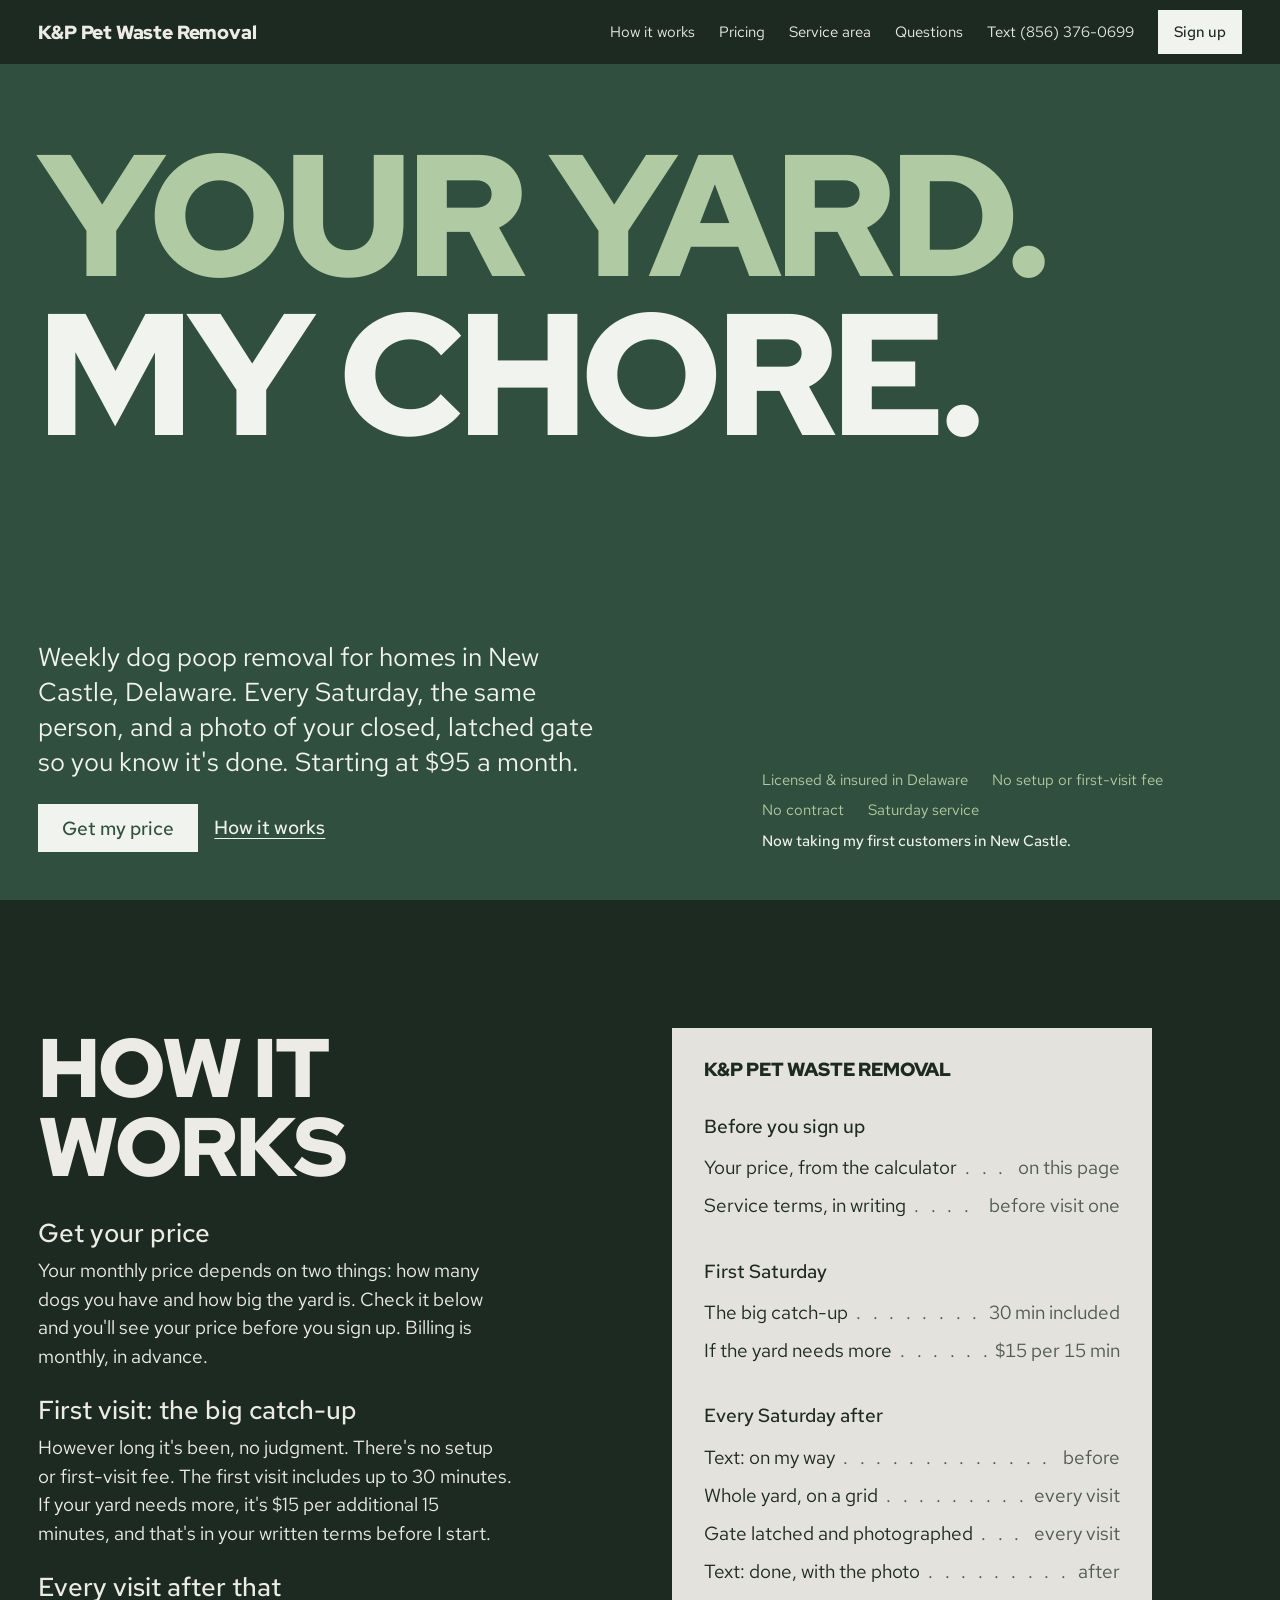
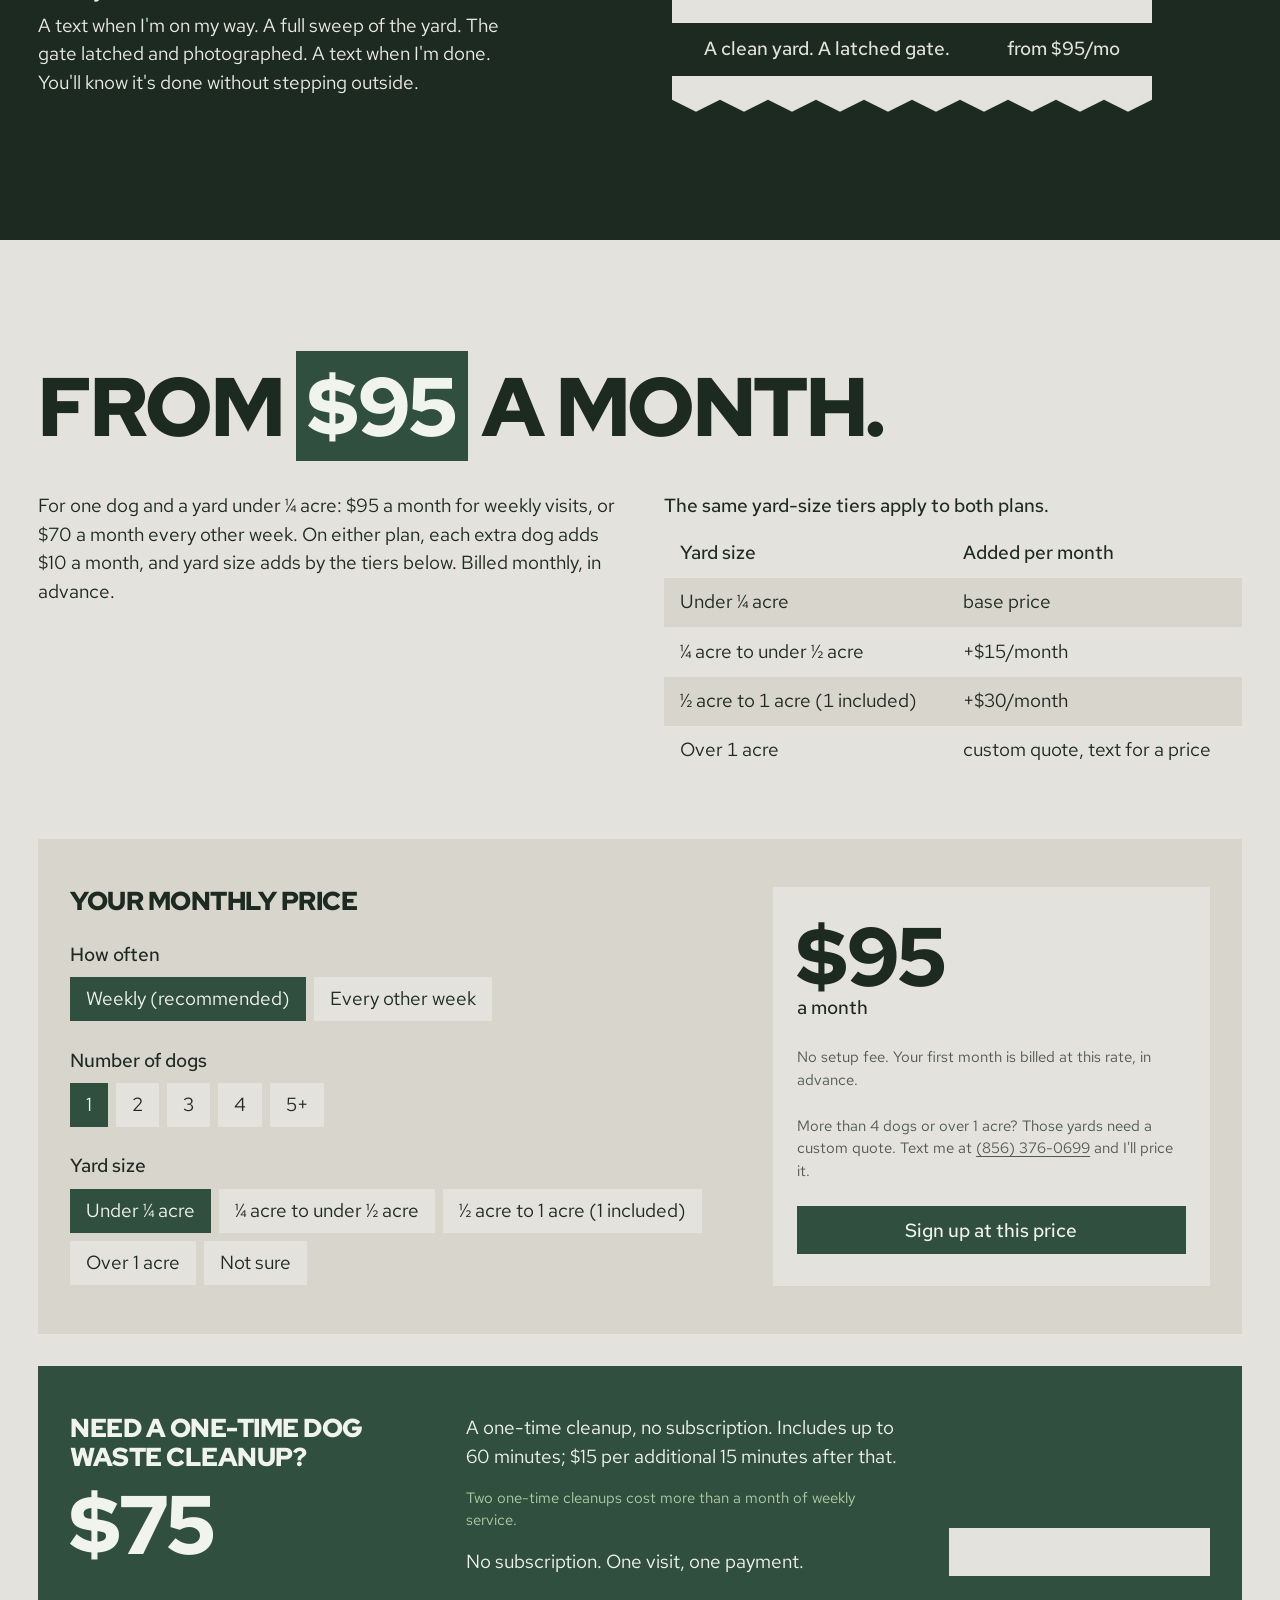
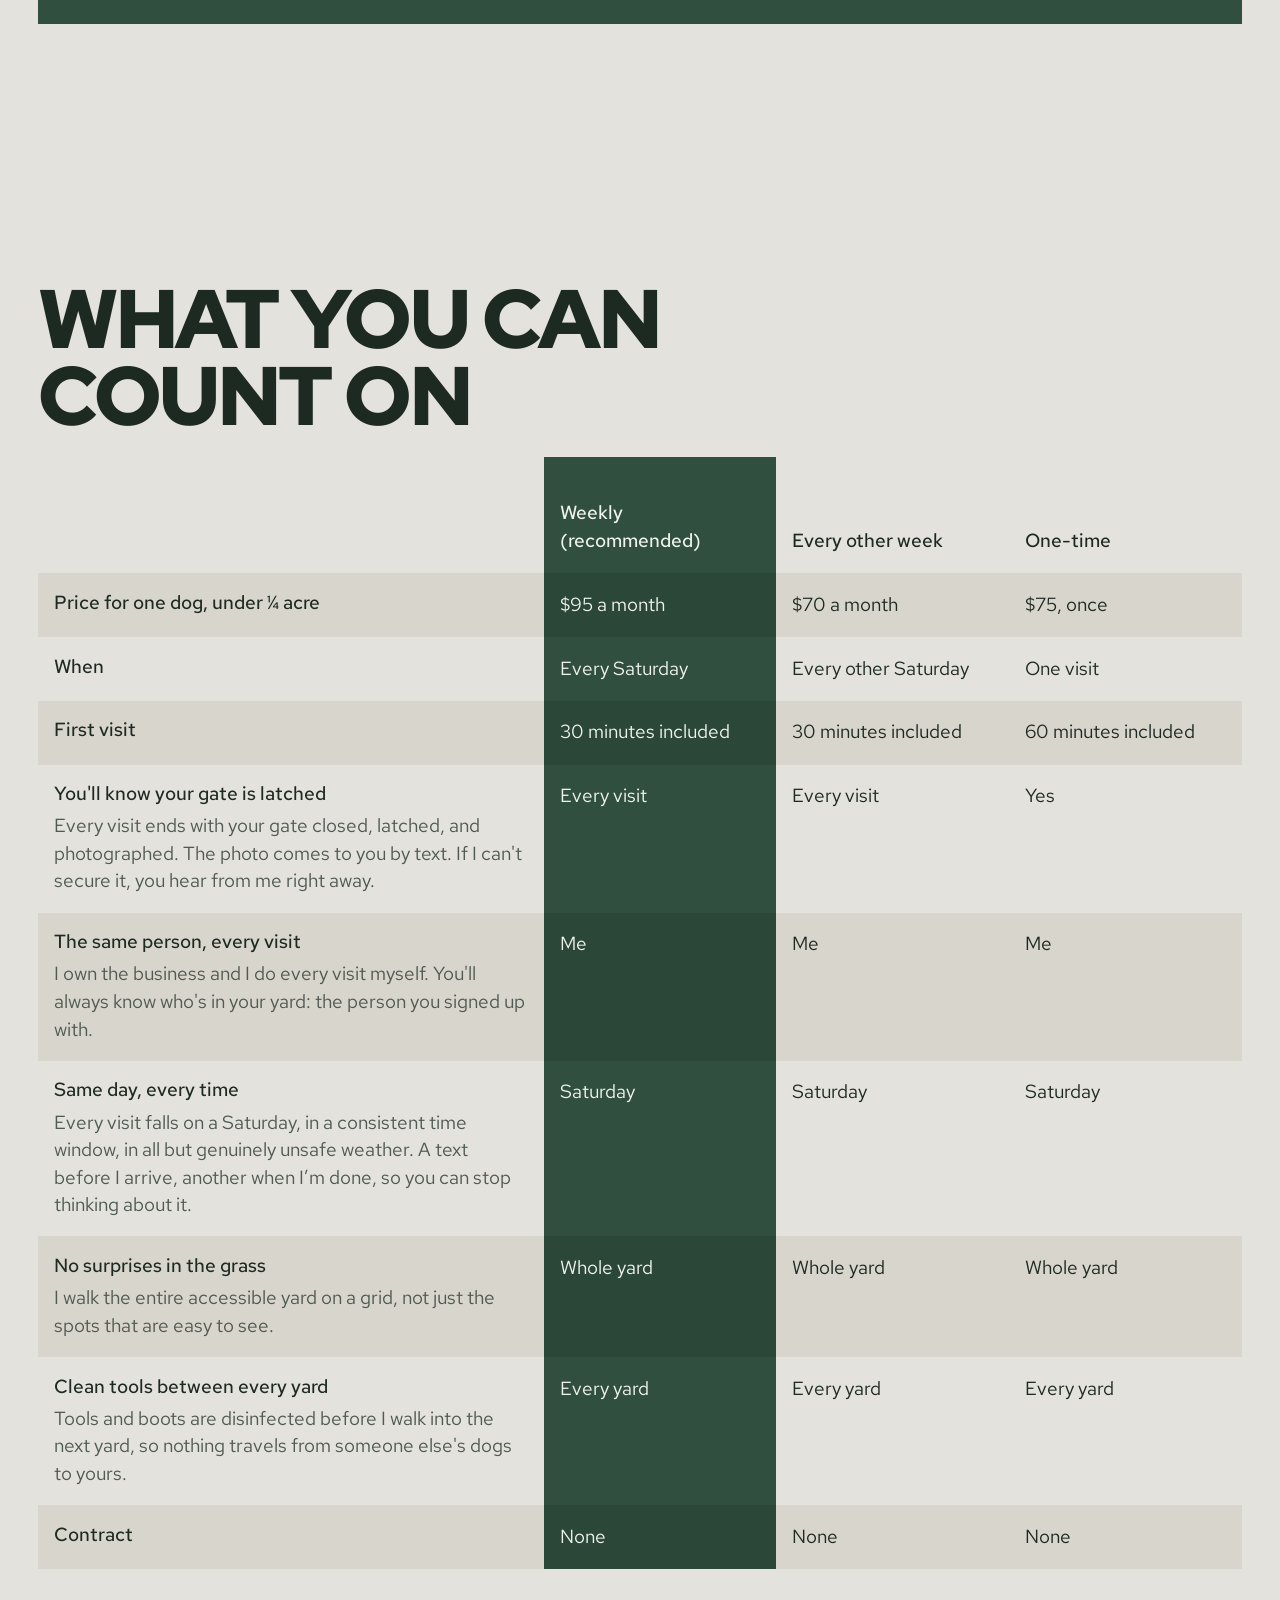
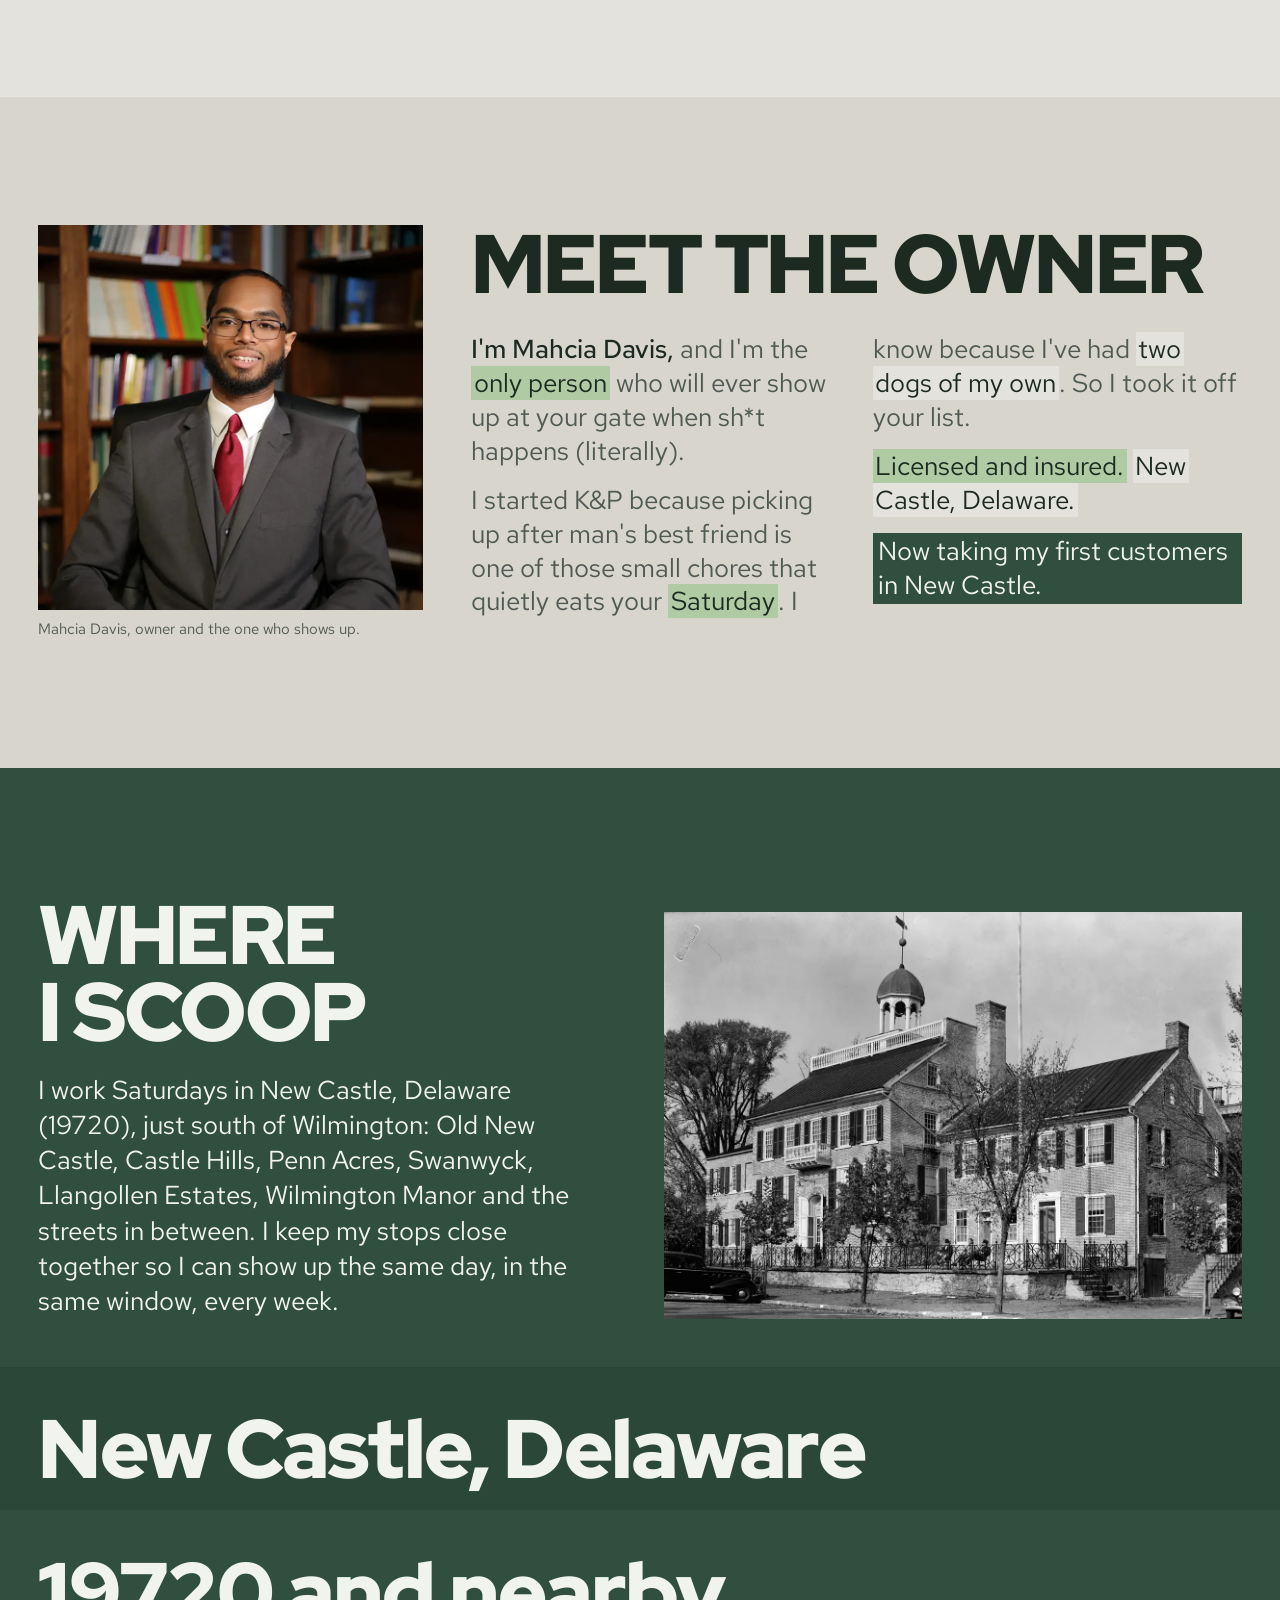
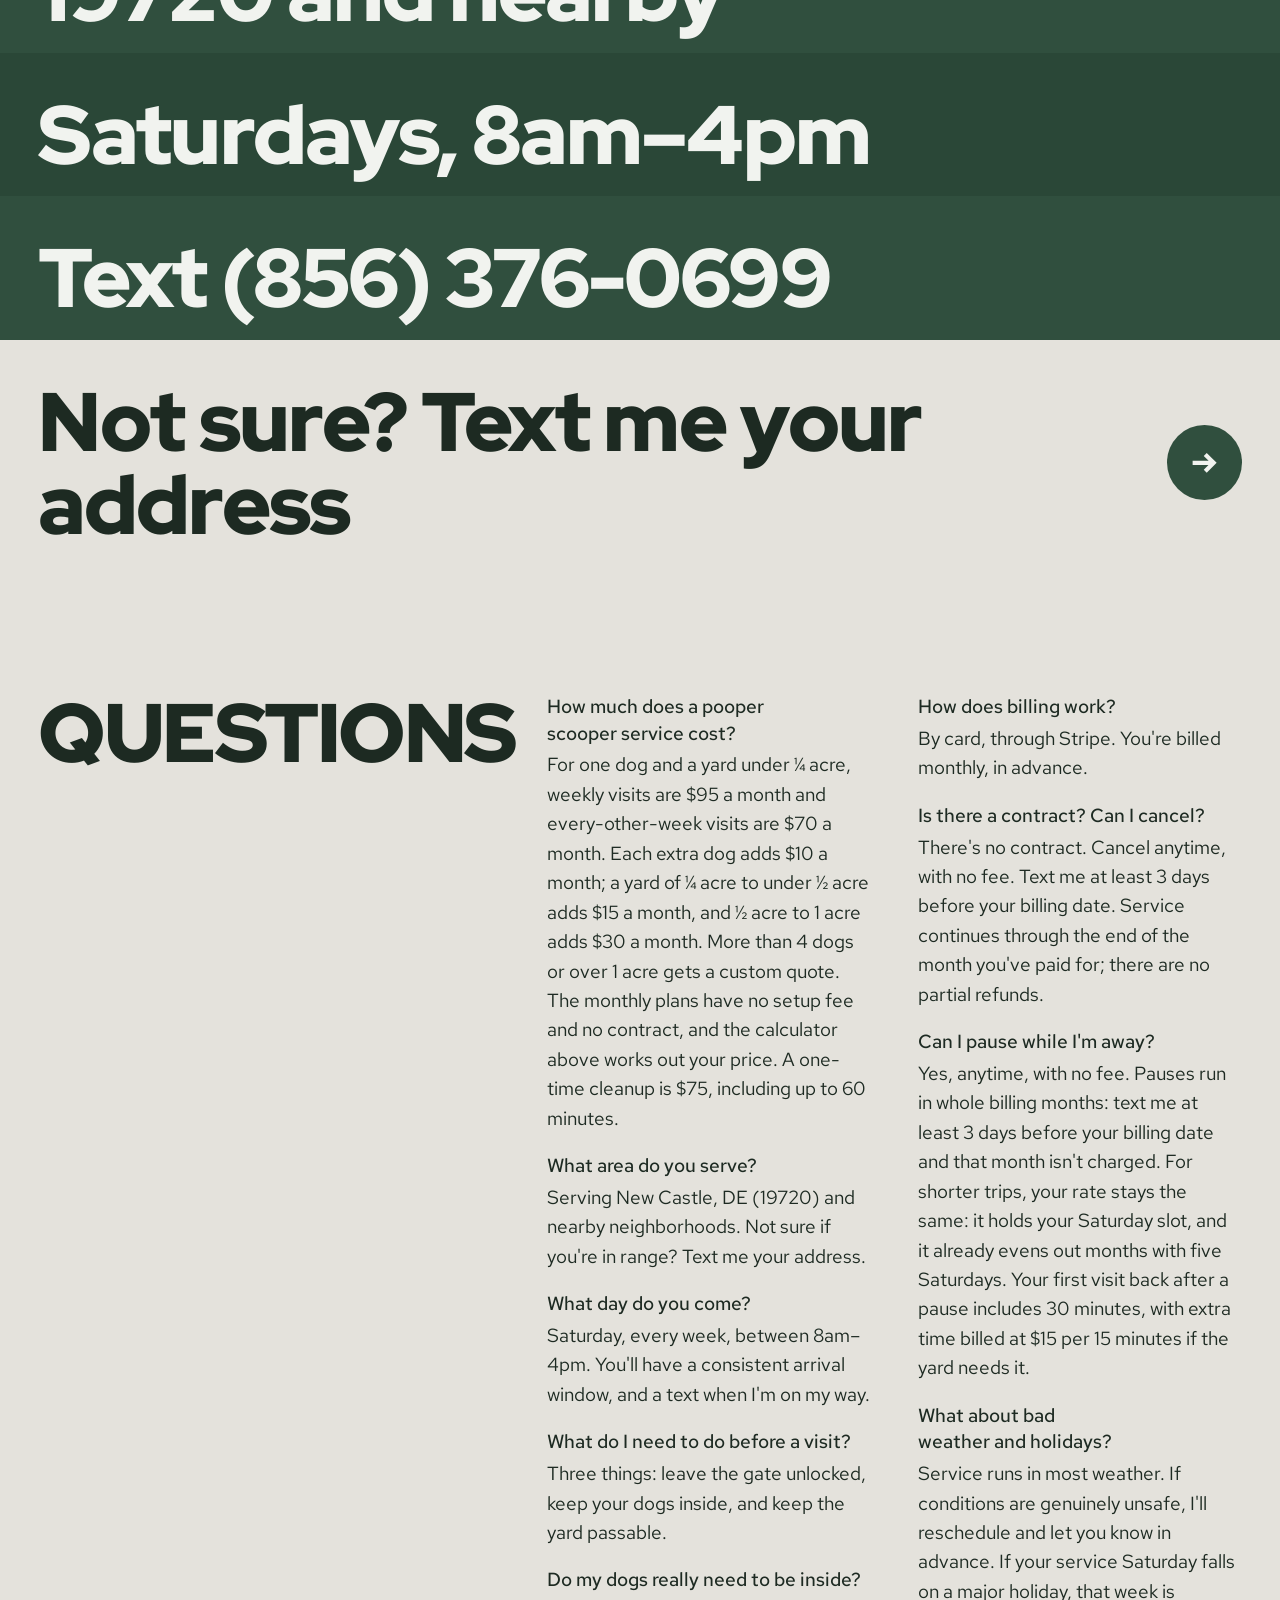
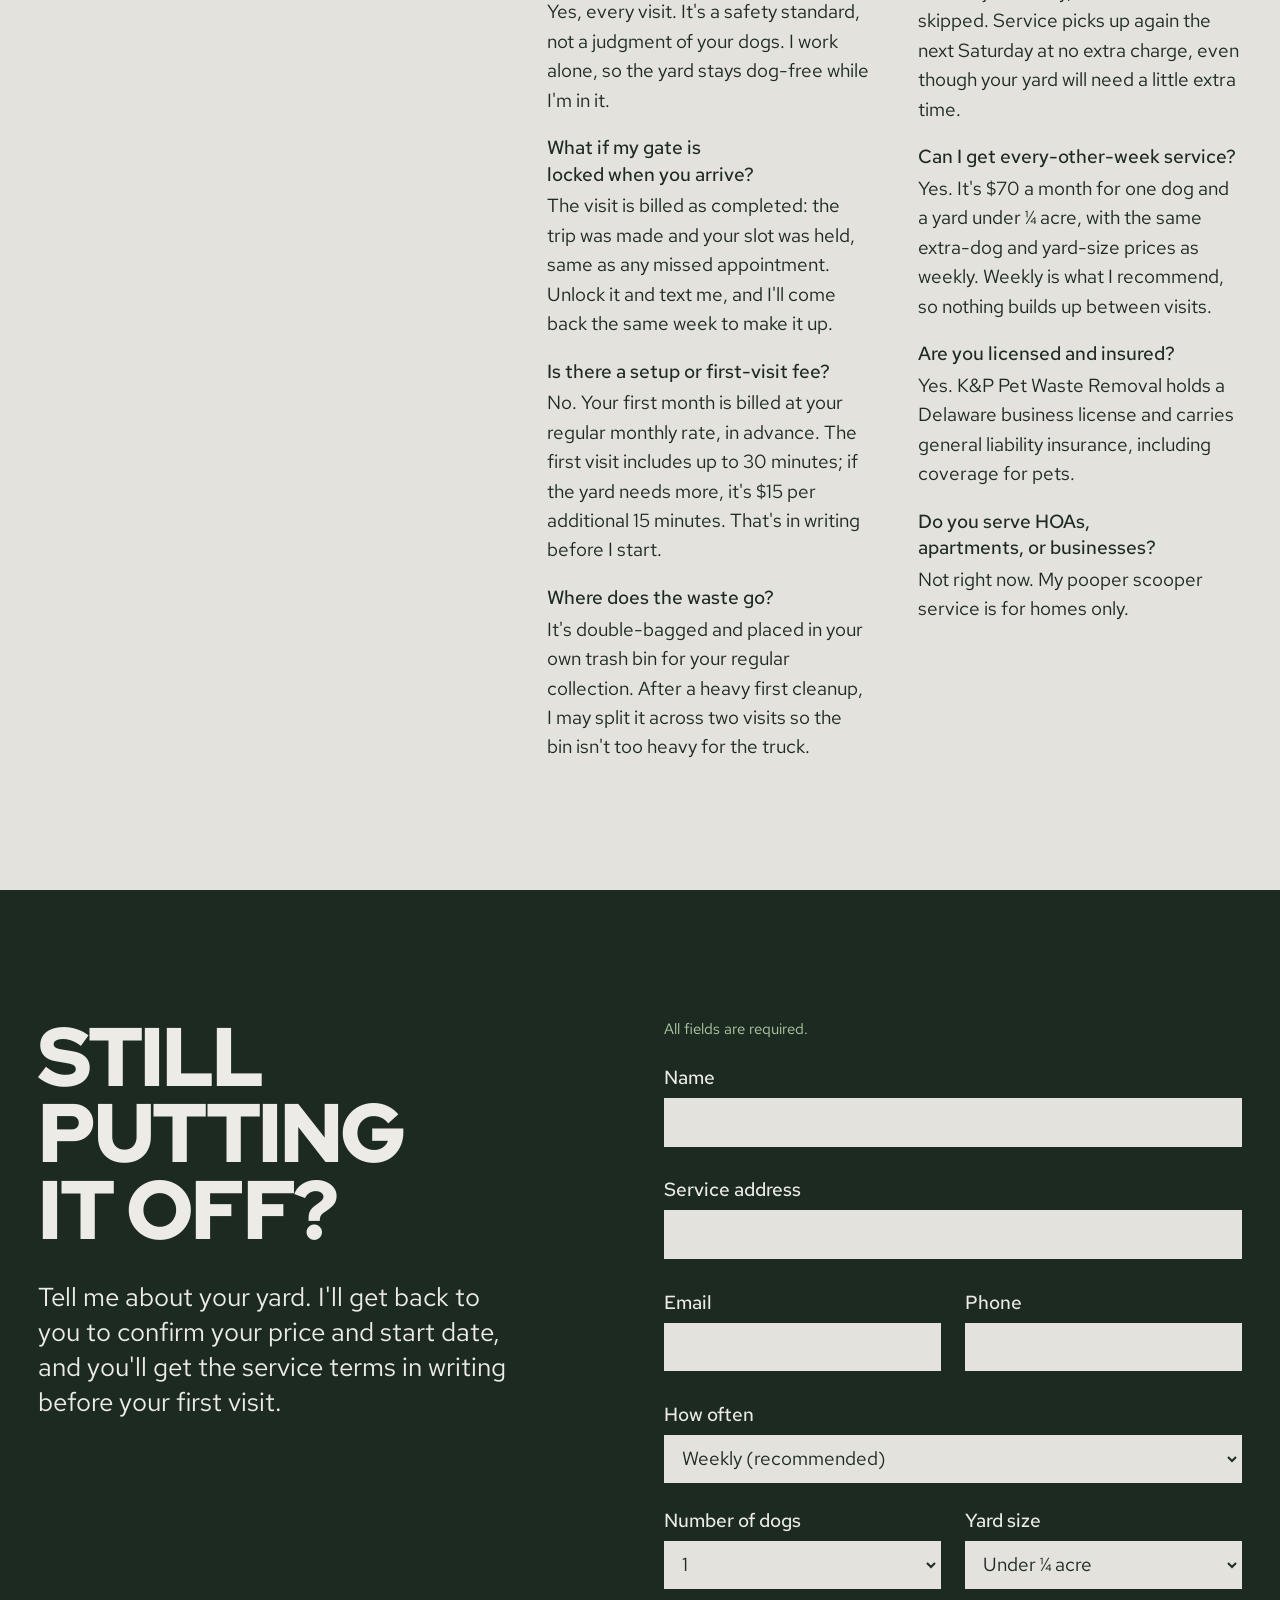
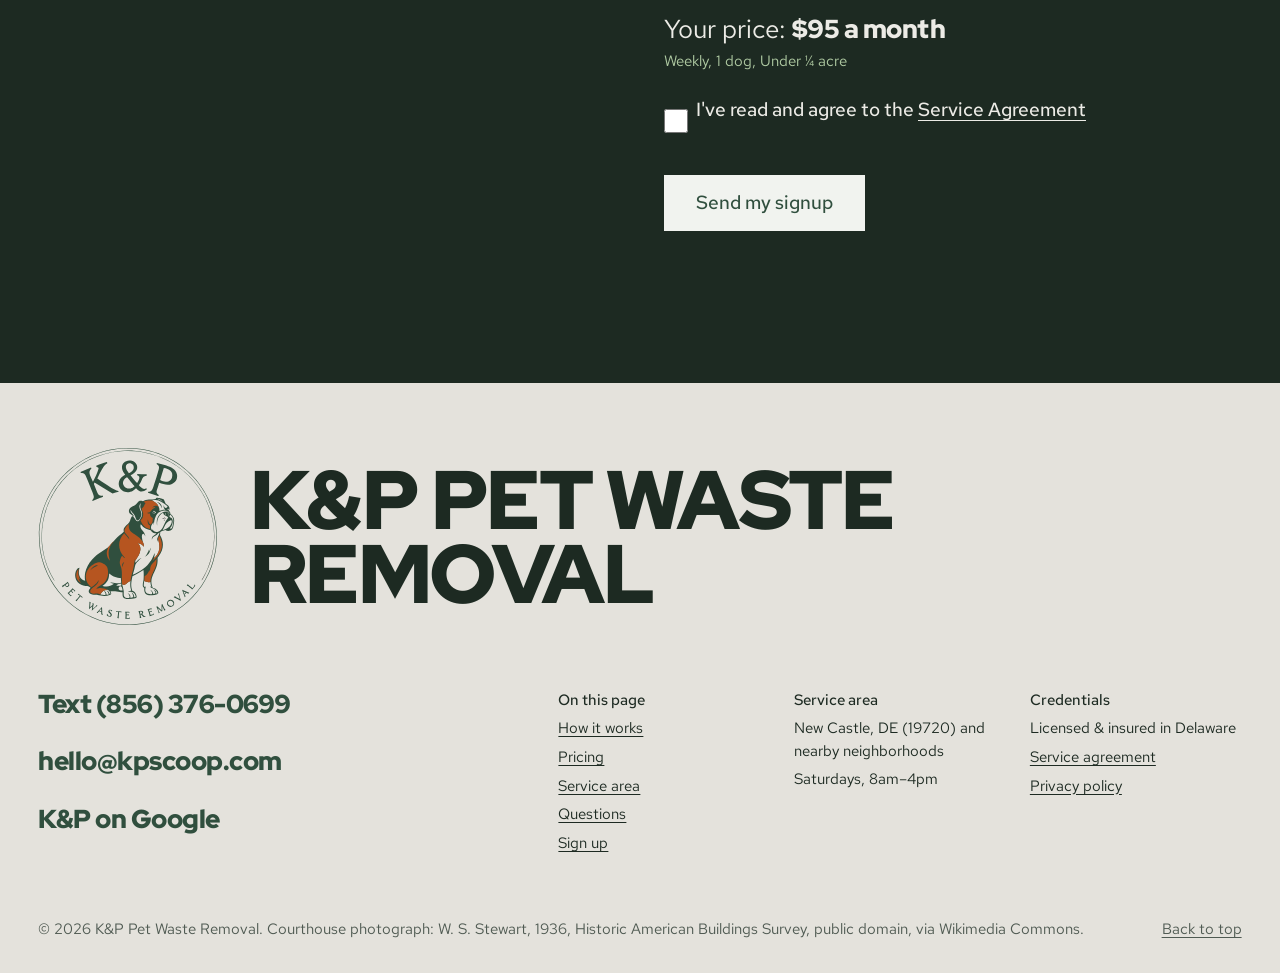
==== commit e1cd23d9: "FAQ holiday answer matches the service agreement (site 82fa4ee)" ====
--- a/index.html
+++ b/index.html
@@ -1 +1 @@
-<!DOCTYPE html><html lang="en"><head><meta charset="utf-8"><meta name="viewport" content="width=device-width, initial-scale=1"><title>Dog Poop Removal in New Castle, DE | K&amp;P Pet Waste Removal</title><meta name="description" content="Weekly pooper scooper service in New Castle, DE: from $95 a month, every Saturday, the same person, and a photo of your latched gate after every visit."><link rel="canonical" href="https://kpscoop.com/"><meta property="og:type" content="website"><meta property="og:site_name" content="K&amp;P Pet Waste Removal"><meta property="og:title" content="Dog Poop Removal in New Castle, DE | K&amp;P Pet Waste Removal"><meta property="og:description" content="Weekly pooper scooper service in New Castle, DE: from $95 a month, every Saturday, the same person, and a photo of your latched gate after every visit."><meta property="og:url" content="https://kpscoop.com/"><meta property="og:image" content="https://kpscoop.com/assets/og-image.png"><meta property="og:image:width" content="1200"><meta property="og:image:height" content="630"><meta property="og:image:alt" content="Your yard. My chore. Weekly dog poop pickup in New Castle, DE, from $95 a month, with the K&P Pet Waste Removal badge."><meta name="twitter:card" content="summary_large_image"><link rel="icon" href="/favicon.ico" sizes="16x16 32x32 48x48"><link rel="icon" href="/favicon.svg" type="image/svg+xml"><link rel="apple-touch-icon" href="/apple-touch-icon.png"><link rel="preload" href="/fonts/red-hat-display-normal-900.woff2" as="font" type="font/woff2" crossorigin><link rel="stylesheet" href="/fonts/fonts.css"><script type="application/ld+json">{"@context":"https://schema.org","@type":"LocalBusiness","@id":"https://kpscoop.com/#business","name":"K&P Pet Waste Removal","url":"https://kpscoop.com/","description":"Weekly dog poop removal for homes in New Castle, DE, every Saturday, by one owner-operator.","telephone":"+1-856-376-0699","email":"hello@kpscoop.com","image":"https://kpscoop.com/assets/og-image.png","logo":"https://kpscoop.com/assets/kp-logo-512.png","priceRange":"From $70 a month","address":{"@type":"PostalAddress","addressLocality":"New Castle","addressRegion":"DE","postalCode":"19720","addressCountry":"US"},"areaServed":[{"@type":"City","name":"New Castle, DE"},{"@type":"Place","name":"ZIP code 19720","address":{"@type":"PostalAddress","postalCode":"19720","addressRegion":"DE","addressCountry":"US"}},{"@type":"Place","name":"Old New Castle, New Castle, DE"},{"@type":"Place","name":"Castle Hills, New Castle, DE"},{"@type":"Place","name":"Penn Acres, New Castle, DE"},{"@type":"Place","name":"Swanwyck, New Castle, DE"},{"@type":"Place","name":"Llangollen Estates, New Castle, DE"},{"@type":"Place","name":"Wilmington Manor, New Castle, DE"}],"openingHoursSpecification":[{"@type":"OpeningHoursSpecification","dayOfWeek":"Saturday","opens":"08:00","closes":"16:00"}],"sameAs":["https://share.google/6UOaSTEZDgdAQc2Vo","https://www.google.com/search?kgmid=/g/11zz5zvh3y"]}</script><script type="application/ld+json">{"@context":"https://schema.org","@type":"WebSite","name":"K&P Pet Waste Removal","url":"https://kpscoop.com/"}</script><script>document.documentElement.classList.add('js')</script><link rel="stylesheet" href="/_astro/Layout.BaJNRAnn.css"></head><body><a class="skip" href="#main">Skip to content</a><header class="site-header" data-tone="green"><a class="wordmark" href="/"><span>K&amp;P Pet Waste Removal</span></a><nav class="nav" aria-label="Main"><div class="nav__links"><a href="/#how-it-works">How it works</a><a href="/#pricing">Pricing</a><a href="/#area">Service area</a><a href="/#questions">Questions</a></div><a class="nav__text" href="sms:+18563760699">Text (856) 376-0699</a><a class="btn" href="/#signup">Sign up</a></nav></header><main id="main"><section class="hero" data-tone="green" aria-labelledby="hero-title"><h1 id="hero-title" class="display"><span class="l1">Your yard.</span> <span class="l2">My chore.</span></h1><div></div><div class="hero__foot"><div><p class="hero__lead">Weekly dog poop removal for homes in New Castle, Delaware. Every Saturday, the same person, and a photo of your closed, latched gate so you know it's done. Starting at $95 a month.</p><div class="hero__actions"><a class="btn btn--light" href="#pricing" data-primary>Get my price</a><a class="link" href="#how-it-works">How it works</a></div></div><div class="hero__proof"><ul><li>Licensed &amp; insured in Delaware</li><li>No setup or first-visit fee</li><li>No contract</li><li>Saturday service</li></ul><p class="hero__new">Now taking my first customers in New Castle.</p></div></div></section><section class="how" id="how-it-works" data-tone="dark" aria-labelledby="how-title"><div class="how__grid"><div><h2 id="how-title" class="rise">How it works</h2><div class="how__steps"><div class="rise" style="--i:1"><h3>Get your price</h3><p>Your monthly price depends on two things: how many dogs you have and how big the yard is. Check it below and you'll see your price before you sign up. Billing is monthly, in advance.</p></div><div class="rise" style="--i:2"><h3>First visit: the big catch-up</h3><p>However long it's been, no judgment. There's no setup or first-visit fee. The first visit includes up to 30 minutes. If your yard needs more, it's $15 per additional 15 minutes, and that's in your written terms before I start.</p></div><div class="rise" style="--i:3"><h3>Every visit after that</h3><p>A text when I'm on my way. A full sweep of the yard. The gate latched and photographed. A text when I'm done. You'll know it's done without stepping outside.</p></div></div></div><div class="slip rise" style="--i:2" aria-label="A visit, step by step"><p class="slip__title">K&amp;P Pet Waste Removal</p><p class="slip__when">Before you sign up</p><div class="slip__row"><span class="what">Your price, from the calculator</span><span class="dots" aria-hidden="true"></span><span class="val">on this page</span></div><div class="slip__row"><span class="what">Service terms, in writing</span><span class="dots" aria-hidden="true"></span><span class="val">before visit one</span></div><p class="slip__when">First Saturday</p><div class="slip__row"><span class="what">The big catch-up</span><span class="dots" aria-hidden="true"></span><span class="val">30 min included</span></div><div class="slip__row"><span class="what">If the yard needs more</span><span class="dots" aria-hidden="true"></span><span class="val">$15 per 15 min</span></div><p class="slip__when">Every Saturday after</p><div class="slip__row"><span class="what">Text: on my way</span><span class="dots" aria-hidden="true"></span><span class="val">before</span></div><div class="slip__row"><span class="what">Whole yard, on a grid</span><span class="dots" aria-hidden="true"></span><span class="val">every visit</span></div><div class="slip__row"><span class="what">Gate latched and photographed</span><span class="dots" aria-hidden="true"></span><span class="val">every visit</span></div><div class="slip__row"><span class="what">Text: done, with the photo</span><span class="dots" aria-hidden="true"></span><span class="val">after</span></div><p class="slip__total"><span>A clean yard. A latched gate.</span><span>from $95/mo</span></p></div></div></section><section class="pricing" id="pricing" data-tone="bone" aria-labelledby="pricing-title"><h2 id="pricing-title" class="display rise">From <span class="price-chip">$95</span> a month.</h2><div class="pricing__intro"><p class="rise" style="--i:1">For one dog and a yard under ¼ acre: $95 a month for weekly visits, or $70 a month every other week. On either plan, each extra dog adds $10 a month, and yard size adds by the tiers below. Billed monthly, in advance.</p><table class="tiers rise" style="--i:2"><caption>The same yard-size tiers apply to both plans.</caption><thead><tr><th scope="col">Yard size</th><th scope="col">Added per month</th></tr></thead><tbody><tr><td>Under ¼ acre</td><td>base price</td></tr><tr><td>¼ acre to under ½ acre</td><td>+$15/month</td></tr><tr><td>½ acre to 1 acre (1 included)</td><td>+$30/month</td></tr><tr><td>Over 1 acre</td><td>custom quote, text for a price</td></tr></tbody></table></div><div class="calc-wrap"><form class="calc rise" id="calc" aria-labelledby="calc-title"><div class="calc__controls"><h3 id="calc-title">Your monthly price</h3><fieldset><legend>How often</legend><div class="choices"><label class="choice"><input type="radio" name="plan" value="weekly" checked><span>Weekly (recommended)</span></label><label class="choice"><input type="radio" name="plan" value="biweekly"><span>Every other week</span></label></div></fieldset><fieldset><legend>Number of dogs</legend><div class="choices"><label class="choice"><input type="radio" name="dogs" value="1" checked><span>1</span></label><label class="choice"><input type="radio" name="dogs" value="2"><span>2</span></label><label class="choice"><input type="radio" name="dogs" value="3"><span>3</span></label><label class="choice"><input type="radio" name="dogs" value="4"><span>4</span></label><label class="choice"><input type="radio" name="dogs" value="5"><span>5+</span></label></div></fieldset><fieldset><legend>Yard size</legend><div class="choices"><label class="choice"><input type="radio" name="yard" value="0" checked><span>Under ¼ acre</span></label><label class="choice"><input type="radio" name="yard" value="1"><span>¼ acre to under ½ acre</span></label><label class="choice"><input type="radio" name="yard" value="2"><span>½ acre to 1 acre (1 included)</span></label><label class="choice"><input type="radio" name="yard" value="3"><span>Over 1 acre</span></label><label class="choice"><input type="radio" name="yard" value="4"><span>Not sure</span></label></div></fieldset></div><div class="calc__result"><div aria-live="polite"><p class="calc__price" id="calc-price">$95</p><p class="calc__per" id="calc-per">a month</p></div><p class="calc__note" id="calc-note">No setup fee. Your first month is billed at this rate, in advance.</p><p class="calc__note">More than 4 dogs or over 1 acre? Those yards need a custom quote. Text me at <a href="sms:+18563760699">(856) 376-0699</a> and I'll price it.</p><a class="btn" id="calc-go" href="#signup">Sign up at this price</a></div></form><div class="onetime rise" style="--i:1"><div><h3>Need a one-time dog waste cleanup?</h3><p class="big">$75</p></div><div><p>A one-time cleanup, no subscription. Includes up to 60 minutes; $15 per additional 15 minutes after that.</p><p class="small">Two one-time cleanups cost more than a month of weekly service.</p><p>No subscription. One visit, one payment.</p></div><div class="buy"><stripe-buy-button buy-button-id="buy_btn_1UKzclCbaPGi3YM02jdGRttW" publishable-key="pk_live_51UJDDuCbaPGi3YM0KPT9Jc8U6J2g4yYWNIr4RahfY3BgEDg3Vv5u8pVNBed3x1Gfuck8Yt07JCRqRLFJKiHS9JL500oru7nKPV"></stripe-buy-button></div></div></div></section><section class="count" id="count" data-tone="bone" aria-labelledby="count-title"><h2 id="count-title" class="display rise">What you can count on</h2><div class="compare rise" style="--i:1" role="table" aria-label="What each plan includes"><div role="row"><div class="colhead" role="columnheader"><span class="sr">What you get</span></div><div class="colhead feat top" role="columnheader">Weekly (recommended)</div><div class="colhead " role="columnheader">Every other week</div><div class="colhead " role="columnheader">One-time</div></div><div role="row"><div class="rowhead zebra" role="rowheader">Price for one dog, under ¼ acre</div><div class="feat zebra" role="cell">$95 a month</div><div class=" zebra" role="cell">$70 a month</div><div class=" zebra" role="cell">$75, once</div></div><div role="row"><div class="rowhead " role="rowheader">When</div><div class="feat " role="cell">Every Saturday</div><div class=" " role="cell">Every other Saturday</div><div class=" " role="cell">One visit</div></div><div role="row"><div class="rowhead zebra" role="rowheader">First visit</div><div class="feat zebra" role="cell">30 minutes included</div><div class=" zebra" role="cell">30 minutes included</div><div class=" zebra" role="cell">60 minutes included</div></div><div role="row"><div class="rowhead " role="rowheader">You&#39;ll know your gate is latched<small>Every visit ends with your gate closed, latched, and photographed. The photo comes to you by text. If I can&#39;t secure it, you hear from me right away.</small></div><div class="feat " role="cell">Every visit</div><div class=" " role="cell">Every visit</div><div class=" " role="cell">Yes</div></div><div role="row"><div class="rowhead zebra" role="rowheader">The same person, every visit<small>I own the business and I do every visit myself. You&#39;ll always know who&#39;s in your yard: the person you signed up with.</small></div><div class="feat zebra" role="cell">Me</div><div class=" zebra" role="cell">Me</div><div class=" zebra" role="cell">Me</div></div><div role="row"><div class="rowhead " role="rowheader">Same day, every time<small>Every visit falls on a Saturday, in a consistent time window, in all but genuinely unsafe weather. A text before I arrive, another when I’m done, so you can stop thinking about it.</small></div><div class="feat " role="cell">Saturday</div><div class=" " role="cell">Saturday</div><div class=" " role="cell">Saturday</div></div><div role="row"><div class="rowhead zebra" role="rowheader">No surprises in the grass<small>I walk the entire accessible yard on a grid, not just the spots that are easy to see.</small></div><div class="feat zebra" role="cell">Whole yard</div><div class=" zebra" role="cell">Whole yard</div><div class=" zebra" role="cell">Whole yard</div></div><div role="row"><div class="rowhead " role="rowheader">Clean tools between every yard<small>Tools and boots are disinfected before I walk into the next yard, so nothing travels from someone else&#39;s dogs to yours.</small></div><div class="feat " role="cell">Every yard</div><div class=" " role="cell">Every yard</div><div class=" " role="cell">Every yard</div></div><div role="row"><div class="rowhead zebra" role="rowheader">Contract</div><div class="feat zebra" role="cell">None</div><div class=" zebra" role="cell">None</div><div class=" zebra" role="cell">None</div></div></div><div class="compare-m"><section><h3>Price for one dog, under ¼ acre</h3><dl><div class="feat"><dt>Weekly</dt><dd>$95 a month</dd></div><div class><dt>Every other week</dt><dd>$70 a month</dd></div><div class><dt>One-time</dt><dd>$75, once</dd></div></dl></section><section><h3>When</h3><dl><div class="feat"><dt>Weekly</dt><dd>Every Saturday</dd></div><div class><dt>Every other week</dt><dd>Every other Saturday</dd></div><div class><dt>One-time</dt><dd>One visit</dd></div></dl></section><section><h3>First visit</h3><dl><div class="feat"><dt>Weekly</dt><dd>30 minutes included</dd></div><div class><dt>Every other week</dt><dd>30 minutes included</dd></div><div class><dt>One-time</dt><dd>60 minutes included</dd></div></dl></section><section><h3>You&#39;ll know your gate is latched</h3><p class="why">Every visit ends with your gate closed, latched, and photographed. The photo comes to you by text. If I can&#39;t secure it, you hear from me right away.</p><dl><div class="feat"><dt>Weekly</dt><dd>Every visit</dd></div><div class><dt>Every other week</dt><dd>Every visit</dd></div><div class><dt>One-time</dt><dd>Yes</dd></div></dl></section><section><h3>The same person, every visit</h3><p class="why">I own the business and I do every visit myself. You&#39;ll always know who&#39;s in your yard: the person you signed up with.</p><dl><div class="feat"><dt>Weekly</dt><dd>Me</dd></div><div class><dt>Every other week</dt><dd>Me</dd></div><div class><dt>One-time</dt><dd>Me</dd></div></dl></section><section><h3>Same day, every time</h3><p class="why">Every visit falls on a Saturday, in a consistent time window, in all but genuinely unsafe weather. A text before I arrive, another when I’m done, so you can stop thinking about it.</p><dl><div class="feat"><dt>Weekly</dt><dd>Saturday</dd></div><div class><dt>Every other week</dt><dd>Saturday</dd></div><div class><dt>One-time</dt><dd>Saturday</dd></div></dl></section><section><h3>No surprises in the grass</h3><p class="why">I walk the entire accessible yard on a grid, not just the spots that are easy to see.</p><dl><div class="feat"><dt>Weekly</dt><dd>Whole yard</dd></div><div class><dt>Every other week</dt><dd>Whole yard</dd></div><div class><dt>One-time</dt><dd>Whole yard</dd></div></dl></section><section><h3>Clean tools between every yard</h3><p class="why">Tools and boots are disinfected before I walk into the next yard, so nothing travels from someone else&#39;s dogs to yours.</p><dl><div class="feat"><dt>Weekly</dt><dd>Every yard</dd></div><div class><dt>Every other week</dt><dd>Every yard</dd></div><div class><dt>One-time</dt><dd>Every yard</dd></div></dl></section><section><h3>Contract</h3><dl><div class="feat"><dt>Weekly</dt><dd>None</dd></div><div class><dt>Every other week</dt><dd>None</dd></div><div class><dt>One-time</dt><dd>None</dd></div></dl></section></div></section><section class="owner" id="owner" data-tone="bone" aria-labelledby="owner-title"><figure class="rise"><img src="/assets/owner-portrait-900.webp" width="900" height="900" loading="lazy" alt="Mahcia Davis, owner of K&P Pet Waste Removal, smiling in a gray suit and red tie."><figcaption>Mahcia Davis, owner and the one who shows up.</figcaption></figure><div><h2 id="owner-title" class="display rise" style="--i:1">Meet the owner</h2><div class="story rise" style="--i:2"><p><strong>I'm Mahcia Davis,</strong> and I'm the <span class="hl">only person</span> who will ever show up at your gate when sh*t happens (literally).</p><p>I started K&amp;P because picking up after man's best friend is one of those small chores that quietly eats your <span class="hl">Saturday</span>. I know because I've had <span class="hl hl--bone">two dogs of my own</span>. So I took it off your list.</p><p><span class="hl">Licensed and insured.</span> <span class="hl hl--bone">New Castle, Delaware.</span></p><a class="final" href="#signup">Now taking my first customers in New Castle.</a></div></div></section><section class="area" id="area" data-tone="green" aria-labelledby="area-title"><div class="area__top"><div><h2 id="area-title" class="display rise">Where I scoop</h2><p class="rise" style="--i:1">I work Saturdays in New Castle, Delaware (19720), just south of Wilmington: Old New Castle, Castle Hills, Penn Acres, Swanwyck, Llangollen Estates, Wilmington Manor and the streets in between. I keep my stops close together so I can show up the same day, in the same window, every week.</p></div><figure class="area__photo rise" style="--i:2"><img src="/assets/new-castle-courthouse-1200.webp" width="1200" height="846" loading="lazy" alt="The old New Castle Court House on Delaware Street, photographed in 1936."></figure></div><ul class="rows"><li>New Castle, Delaware</li><li>19720 and nearby</li><li>Saturdays, 8am–4pm</li><li><a href="sms:+18563760699">Text (856) 376-0699</a></li><li class="greet"><a href="sms:+18563760699" style="display:flex;align-items:center;gap:0.4em;text-decoration:none">Not sure? Text me your address <span class="round" aria-hidden="true"><svg viewBox="0 0 24 24" fill="none" stroke="currentColor" stroke-width="3"><path d="M4 12h15M13 6l6 6-6 6"></path></svg></span></a></li></ul></section><section class="faq" id="questions" data-tone="bone" aria-labelledby="faq-title"><h2 id="faq-title" class="display rise">Questions</h2><div class="faq__text rise" style="--i:1"><div class="qa"><h3>How much does a pooper scooper service cost?</h3><p>For one dog and a yard under ¼ acre, weekly visits are $95 a month and every-other-week visits are $70 a month. Each extra dog adds $10 a month; a yard of ¼ acre to under ½ acre adds $15 a month, and ½ acre to 1 acre adds $30 a month. More than 4 dogs or over 1 acre gets a custom quote. The monthly plans have no setup fee and no contract, and the calculator above works out your price. A one-time cleanup is $75, including up to 60 minutes.</p></div><div class="qa"><h3>What area do you serve?</h3><p>Serving New Castle, DE (19720) and nearby neighborhoods. Not sure if you&#39;re in range? Text me your address.</p></div><div class="qa"><h3>What day do you come?</h3><p>Saturday, every week, between 8am–4pm. You&#39;ll have a consistent arrival window, and a text when I&#39;m on my way.</p></div><div class="qa"><h3>What do I need to do before a visit?</h3><p>Three things: leave the gate unlocked, keep your dogs inside, and keep the yard passable.</p></div><div class="qa"><h3>Do my dogs really need to be inside?</h3><p>Yes, every visit. It&#39;s a safety standard, not a judgment of your dogs. I work alone, so the yard stays dog-free while I&#39;m in it.</p></div><div class="qa"><h3>What if my gate is locked when you arrive?</h3><p>The visit is billed as completed: the trip was made and your slot was held, same as any missed appointment. Unlock it and text me, and I&#39;ll come back the same week to make it up.</p></div><div class="qa"><h3>Is there a setup or first-visit fee?</h3><p>No. Your first month is billed at your regular monthly rate, in advance. The first visit includes up to 30 minutes; if the yard needs more, it&#39;s $15 per additional 15 minutes. That&#39;s in writing before I start.</p></div><div class="qa"><h3>Where does the waste go?</h3><p>It&#39;s double-bagged and placed in your own trash bin for your regular collection. After a heavy first cleanup, I may split it across two visits so the bin isn&#39;t too heavy for the truck.</p></div><div class="qa"><h3>How does billing work?</h3><p>By card, through Stripe. You&#39;re billed monthly, in advance.</p></div><div class="qa"><h3>Is there a contract? Can I cancel?</h3><p>There&#39;s no contract. Cancel anytime, with no fee. Text me at least 3 days before your billing date. Service continues through the end of the month you&#39;ve paid for; there are no partial refunds.</p></div><div class="qa"><h3>Can I pause while I&#39;m away?</h3><p>Yes, anytime, with no fee. Pauses run in whole billing months: text me at least 3 days before your billing date and that month isn&#39;t charged. For shorter trips, your rate stays the same: it holds your Saturday slot, and it already evens out months with five Saturdays. Your first visit back after a pause includes 30 minutes, with extra time billed at $15 per 15 minutes if the yard needs it.</p></div><div class="qa"><h3>What about bad weather and holidays?</h3><p>Service runs in most weather. If conditions are genuinely unsafe, I&#39;ll reschedule and let you know in advance. If your service day falls on a major holiday, I&#39;ll move that visit to the Sunday before or after, and text you the week ahead. No missed weeks, no change to your bill.</p></div><div class="qa"><h3>Can I get every-other-week service?</h3><p>Yes. It&#39;s $70 a month for one dog and a yard under ¼ acre, with the same extra-dog and yard-size prices as weekly. Weekly is what I recommend, so nothing builds up between visits.</p></div><div class="qa"><h3>Are you licensed and insured?</h3><p>Yes. K&amp;P Pet Waste Removal holds a Delaware business license and carries general liability insurance, including coverage for pets.</p></div><div class="qa"><h3>Do you serve HOAs, apartments, or businesses?</h3><p>Not right now. My pooper scooper service is for homes only.</p></div></div></section><section class="signup" id="signup" data-tone="dark" aria-labelledby="signup-title"><div><h2 id="signup-title" class="display">Still putting it off?</h2><p class="signup__intro">Tell me about your yard. I'll get back to you to confirm your price and start date, and you'll get the service terms in writing before your first visit.</p></div><form class="form" id="signup-form" action="https://formspree.io/f/mnpnvrlw" method="POST" novalidate><p class="form__note field--full">All fields are required.</p><input type="hidden" name="_subject" value="New signup: K&P Pet Waste Removal"><input type="hidden" name="agreement_version" value="v1.1, effective October 13, 2026"><label class="hp" aria-hidden="true">Leave this empty <input type="text" name="_gotcha" tabindex="-1" autocomplete="off"></label><div class="field field--full"><label for="f-name">Name</label><input id="f-name" name="name" autocomplete="name" required aria-describedby="e-name"><p class="err" id="e-name"></p></div><div class="field field--full"><label for="f-address">Service address</label><input id="f-address" name="address" autocomplete="street-address" required aria-describedby="e-address"><p class="err" id="e-address"></p></div><div class="field"><label for="f-email">Email</label><input id="f-email" name="email" type="email" autocomplete="email" required aria-describedby="e-email"><p class="err" id="e-email"></p></div><div class="field"><label for="f-phone">Phone</label><input id="f-phone" name="phone" type="tel" autocomplete="tel" required aria-describedby="e-phone"><p class="err" id="e-phone"></p></div><div class="field field--full"><label for="f-plan">How often</label><select id="f-plan" name="plan"><option value="Weekly">Weekly (recommended)</option><option value="Every other week">Every other week</option></select></div><div class="field"><label for="f-dogs">Number of dogs</label><select id="f-dogs" name="dogs"><option>1</option><option>2</option><option>3</option><option>4</option><option>5+</option></select></div><div class="field"><label for="f-yard">Yard size</label><select id="f-yard" name="yard"><option>Under ¼ acre</option><option>¼ acre to under ½ acre</option><option>½ acre to 1 acre (1 included)</option><option>Over 1 acre</option><option>Not sure</option></select></div><input type="hidden" name="quoted_price" id="f-quote"><p class="form__price field--full" id="f-price" aria-live="polite" hidden></p><div class="field field--full"><label class="check"><input id="f-agree" type="checkbox" name="agreed_to_service_agreement" value="yes" required aria-describedby="e-agree"><span>I've read and agree to the <a href="/agreement/">Service Agreement</a></span></label><p class="err" id="e-agree"></p></div><button class="btn btn--light" type="submit" id="f-submit">Send my signup</button><p class="form__status" id="f-status" role="status" aria-live="polite"></p></form></section></main><script type="module">var e=document.querySelector(`.onetime .buy`);if(e){let t=new IntersectionObserver(e=>{if(!e.some(e=>e.isIntersecting))return;t.disconnect();let n=document.createElement(`script`);n.src=`https://js.stripe.com/v3/buy-button.js`,n.async=!0,document.head.append(n)},{rootMargin:`600px 0px`});t.observe(e)}var t={weekly:95,biweekly:70},n=[0,15,30],r=(e,r,i)=>{if(r>4||i===3)return{kind:`custom`,price:`Custom quote`};let a=t[e]+10*(r-1);return i===4?{kind:`unsure`,price:`From $${a}`}:{kind:`set`,price:`$${a+n[i]}`}},i=document.getElementById(`calc`),a=document.getElementById(`calc-note`),o=a.textContent,s=document.getElementById(`f-plan`),c=document.getElementById(`f-dogs`),l=document.getElementById(`f-yard`);i.addEventListener(`change`,()=>{let e=new FormData(i),t=String(e.get(`plan`)),n=Number(e.get(`dogs`)),u=Number(e.get(`yard`)),d=r(t,n,u);document.getElementById(`calc-price`).textContent=d.price,document.getElementById(`calc-per`).textContent={custom:`text me for a price`,unsure:`a month, depending on yard size`,set:`a month`}[d.kind],document.getElementById(`calc-go`).textContent={custom:`Sign up for a custom quote`,unsure:`Sign up and get my price`,set:`Sign up at this price`}[d.kind],a.textContent=d.kind===`unsure`?`Not sure of your yard size? Sign up and I'll get back to you to confirm your price.`:o,s.value=t===`weekly`?`Weekly`:`Every other week`,c.selectedIndex=n-1,l.selectedIndex=u,f()}),i.addEventListener(`submit`,e=>e.preventDefault());var u=document.getElementById(`f-price`),d=document.getElementById(`f-quote`),f=()=>{let e=r(s.selectedIndex===0?`weekly`:`biweekly`,c.selectedIndex+1,l.selectedIndex),t=`${s.value}, ${c.value} ${c.selectedIndex?`dogs`:`dog`}, ${l.selectedIndex===4?`yard size not sure`:l.value}`,n=e.kind===`custom`?`Custom quote`:`${e.price} a month`,i={custom:`I'll get back to you with a price.`,unsure:`I'll get back to you to confirm your price.`,set:``}[e.kind];u.innerHTML=``;let a=document.createElement(`strong`);a.textContent=n;let o=document.createElement(`small`);o.textContent=[t,i].filter(Boolean).join(`. `),u.append(`Your price: `,a,` `,o),u.hidden=!1,d.value=`${n} (${t})`},p=document.getElementById(`signup-form`);p.addEventListener(`change`,f),f();var m=document.getElementById(`f-status`),h={"f-name":[`Enter your name.`],"f-address":[`Enter the address of the yard you want cleaned.`],"f-email":[`Enter your email address.`,`Enter an email address like name@example.com.`],"f-phone":[`Enter a phone number I can text.`,`Enter a 10-digit phone number, like 302 555 0100.`],"f-agree":[`Check the box to agree to the Service Agreement.`]},g=()=>{let e=null;for(let[t,[n,r]]of Object.entries(h)){let i=document.getElementById(t),a=document.getElementById(`e-`+t.slice(2)),o=``;i.type===`checkbox`?o=i.checked?``:n:i.value.trim()?(t===`f-email`&&!/^\S+@\S+\.\S+$/.test(i.value)||t===`f-phone`&&i.value.replace(/\D/g,``).replace(/^1/,``).length!==10)&&(o=r):o=n,a.textContent=o;let s=i.closest(`.field`);o?(s.dataset.invalid=``,i.setAttribute(`aria-invalid`,`true`),e??=i):(delete s.dataset.invalid,i.removeAttribute(`aria-invalid`))}return e?.focus(),!e};p.addEventListener(`submit`,async e=>{if(e.preventDefault(),!g())return;let t=document.getElementById(`f-submit`);t.disabled=!0,t.textContent=`Sending…`,m.textContent=``;try{let e=await fetch(p.action,{method:`POST`,body:new FormData(p),headers:{Accept:`application/json`}});if(!e.ok)throw Error(String(e.status));p.reset(),f(),m.textContent=`Got it, thank you. I'll be in touch to confirm your price and start date.`}catch{m.textContent=`Something went wrong and your signup didn't send. Please try again, or text (856) 376-0699.`}finally{t.disabled=!1,t.textContent=`Send my signup`}});</script><footer class="footer" data-tone="bone"><div class="footer__name"><img src="/assets/kp-badge.svg" width="208" height="208" alt="K&P Pet Waste Removal badge: a seated boxer inside a double ring." loading="lazy"><p>K&amp;P Pet Waste Removal</p></div><div class="footer__row"><div class="footer__reach"><a href="sms:+18563760699">Text (856) 376-0699</a><a href="mailto:hello@kpscoop.com">hello@kpscoop.com</a><a href="https://share.google/6UOaSTEZDgdAQc2Vo">K&amp;P on Google</a></div><div class="footer__cols"><div><h3>On this page</h3><ul><li><a href="/#how-it-works">How it works</a></li><li><a href="/#pricing">Pricing</a></li><li><a href="/#area">Service area</a></li><li><a href="/#questions">Questions</a></li><li><a href="/#signup">Sign up</a></li></ul></div><div><h3>Service area</h3><ul><li>New Castle, DE (19720) and nearby neighborhoods</li><li>Saturdays, 8am–4pm</li></ul></div><div><h3>Credentials</h3><ul><li>Licensed &amp; insured in Delaware</li><li><a href="/agreement/">Service agreement</a></li><li><a href="/privacy/">Privacy policy</a></li></ul></div></div></div><div class="footer__legal"><p>© 2026 K&amp;P Pet Waste Removal. Courthouse photograph: W. S. Stewart, 1936, Historic American Buildings Survey, public domain, via Wikimedia Commons.</p><a href="#main">Back to top</a></div></footer><div class="phone-bar" aria-label="Quick contact"><a class="btn" href="sms:+18563760699" aria-label="Text me at (856) 376-0699">Text me</a><a class="btn btn--light" href="/#signup">Sign up</a></div><script type="module">var e=document.querySelector(`.site-header`),t=[...document.querySelectorAll(`[data-tone]`)].filter(t=>t!==e),n=()=>{let n=e.offsetHeight/2;for(let r of t){let t=r.getBoundingClientRect();if(t.top<=n&&t.bottom>n){e.dataset.tone=r.dataset.tone;break}}};addEventListener(`scroll`,n,{passive:!0}),n();var r=document.querySelector(`.phone-bar`),i=document.querySelectorAll(`.rows, .signup, .footer`),a=new Set,o=new IntersectionObserver(e=>{for(let t of e)t.isIntersecting?a.add(t.target):a.delete(t.target);a.size?r.dataset.hidden=``:delete r.dataset.hidden});i.forEach(e=>o.observe(e));var s=new IntersectionObserver(e=>{for(let t of e)t.isIntersecting&&(t.target.classList.add(`in`),s.unobserve(t.target))},{rootMargin:`0px 0px -10% 0px`});document.querySelectorAll(`.rise`).forEach(e=>s.observe(e));</script></body></html>+<!DOCTYPE html><html lang="en"><head><meta charset="utf-8"><meta name="viewport" content="width=device-width, initial-scale=1"><title>Dog Poop Removal in New Castle, DE | K&amp;P Pet Waste Removal</title><meta name="description" content="Weekly pooper scooper service in New Castle, DE: from $95 a month, every Saturday, the same person, and a photo of your latched gate after every visit."><link rel="canonical" href="https://kpscoop.com/"><meta property="og:type" content="website"><meta property="og:site_name" content="K&amp;P Pet Waste Removal"><meta property="og:title" content="Dog Poop Removal in New Castle, DE | K&amp;P Pet Waste Removal"><meta property="og:description" content="Weekly pooper scooper service in New Castle, DE: from $95 a month, every Saturday, the same person, and a photo of your latched gate after every visit."><meta property="og:url" content="https://kpscoop.com/"><meta property="og:image" content="https://kpscoop.com/assets/og-image.png"><meta property="og:image:width" content="1200"><meta property="og:image:height" content="630"><meta property="og:image:alt" content="Your yard. My chore. Weekly dog poop pickup in New Castle, DE, from $95 a month, with the K&P Pet Waste Removal badge."><meta name="twitter:card" content="summary_large_image"><link rel="icon" href="/favicon.ico" sizes="16x16 32x32 48x48"><link rel="icon" href="/favicon.svg" type="image/svg+xml"><link rel="apple-touch-icon" href="/apple-touch-icon.png"><link rel="preload" href="/fonts/red-hat-display-normal-900.woff2" as="font" type="font/woff2" crossorigin><link rel="stylesheet" href="/fonts/fonts.css"><script type="application/ld+json">{"@context":"https://schema.org","@type":"LocalBusiness","@id":"https://kpscoop.com/#business","name":"K&P Pet Waste Removal","url":"https://kpscoop.com/","description":"Weekly dog poop removal for homes in New Castle, DE, every Saturday, by one owner-operator.","telephone":"+1-856-376-0699","email":"hello@kpscoop.com","image":"https://kpscoop.com/assets/og-image.png","logo":"https://kpscoop.com/assets/kp-logo-512.png","priceRange":"From $70 a month","address":{"@type":"PostalAddress","addressLocality":"New Castle","addressRegion":"DE","postalCode":"19720","addressCountry":"US"},"areaServed":[{"@type":"City","name":"New Castle, DE"},{"@type":"Place","name":"ZIP code 19720","address":{"@type":"PostalAddress","postalCode":"19720","addressRegion":"DE","addressCountry":"US"}},{"@type":"Place","name":"Old New Castle, New Castle, DE"},{"@type":"Place","name":"Castle Hills, New Castle, DE"},{"@type":"Place","name":"Penn Acres, New Castle, DE"},{"@type":"Place","name":"Swanwyck, New Castle, DE"},{"@type":"Place","name":"Llangollen Estates, New Castle, DE"},{"@type":"Place","name":"Wilmington Manor, New Castle, DE"}],"openingHoursSpecification":[{"@type":"OpeningHoursSpecification","dayOfWeek":"Saturday","opens":"08:00","closes":"16:00"}],"sameAs":["https://share.google/6UOaSTEZDgdAQc2Vo","https://www.google.com/search?kgmid=/g/11zz5zvh3y"]}</script><script type="application/ld+json">{"@context":"https://schema.org","@type":"WebSite","name":"K&P Pet Waste Removal","url":"https://kpscoop.com/"}</script><script>document.documentElement.classList.add('js')</script><link rel="stylesheet" href="/_astro/Layout.BaJNRAnn.css"></head><body><a class="skip" href="#main">Skip to content</a><header class="site-header" data-tone="green"><a class="wordmark" href="/"><span>K&amp;P Pet Waste Removal</span></a><nav class="nav" aria-label="Main"><div class="nav__links"><a href="/#how-it-works">How it works</a><a href="/#pricing">Pricing</a><a href="/#area">Service area</a><a href="/#questions">Questions</a></div><a class="nav__text" href="sms:+18563760699">Text (856) 376-0699</a><a class="btn" href="/#signup">Sign up</a></nav></header><main id="main"><section class="hero" data-tone="green" aria-labelledby="hero-title"><h1 id="hero-title" class="display"><span class="l1">Your yard.</span> <span class="l2">My chore.</span></h1><div></div><div class="hero__foot"><div><p class="hero__lead">Weekly dog poop removal for homes in New Castle, Delaware. Every Saturday, the same person, and a photo of your closed, latched gate so you know it's done. Starting at $95 a month.</p><div class="hero__actions"><a class="btn btn--light" href="#pricing" data-primary>Get my price</a><a class="link" href="#how-it-works">How it works</a></div></div><div class="hero__proof"><ul><li>Licensed &amp; insured in Delaware</li><li>No setup or first-visit fee</li><li>No contract</li><li>Saturday service</li></ul><p class="hero__new">Now taking my first customers in New Castle.</p></div></div></section><section class="how" id="how-it-works" data-tone="dark" aria-labelledby="how-title"><div class="how__grid"><div><h2 id="how-title" class="rise">How it works</h2><div class="how__steps"><div class="rise" style="--i:1"><h3>Get your price</h3><p>Your monthly price depends on two things: how many dogs you have and how big the yard is. Check it below and you'll see your price before you sign up. Billing is monthly, in advance.</p></div><div class="rise" style="--i:2"><h3>First visit: the big catch-up</h3><p>However long it's been, no judgment. There's no setup or first-visit fee. The first visit includes up to 30 minutes. If your yard needs more, it's $15 per additional 15 minutes, and that's in your written terms before I start.</p></div><div class="rise" style="--i:3"><h3>Every visit after that</h3><p>A text when I'm on my way. A full sweep of the yard. The gate latched and photographed. A text when I'm done. You'll know it's done without stepping outside.</p></div></div></div><div class="slip rise" style="--i:2" aria-label="A visit, step by step"><p class="slip__title">K&amp;P Pet Waste Removal</p><p class="slip__when">Before you sign up</p><div class="slip__row"><span class="what">Your price, from the calculator</span><span class="dots" aria-hidden="true"></span><span class="val">on this page</span></div><div class="slip__row"><span class="what">Service terms, in writing</span><span class="dots" aria-hidden="true"></span><span class="val">before visit one</span></div><p class="slip__when">First Saturday</p><div class="slip__row"><span class="what">The big catch-up</span><span class="dots" aria-hidden="true"></span><span class="val">30 min included</span></div><div class="slip__row"><span class="what">If the yard needs more</span><span class="dots" aria-hidden="true"></span><span class="val">$15 per 15 min</span></div><p class="slip__when">Every Saturday after</p><div class="slip__row"><span class="what">Text: on my way</span><span class="dots" aria-hidden="true"></span><span class="val">before</span></div><div class="slip__row"><span class="what">Whole yard, on a grid</span><span class="dots" aria-hidden="true"></span><span class="val">every visit</span></div><div class="slip__row"><span class="what">Gate latched and photographed</span><span class="dots" aria-hidden="true"></span><span class="val">every visit</span></div><div class="slip__row"><span class="what">Text: done, with the photo</span><span class="dots" aria-hidden="true"></span><span class="val">after</span></div><p class="slip__total"><span>A clean yard. A latched gate.</span><span>from $95/mo</span></p></div></div></section><section class="pricing" id="pricing" data-tone="bone" aria-labelledby="pricing-title"><h2 id="pricing-title" class="display rise">From <span class="price-chip">$95</span> a month.</h2><div class="pricing__intro"><p class="rise" style="--i:1">For one dog and a yard under ¼ acre: $95 a month for weekly visits, or $70 a month every other week. On either plan, each extra dog adds $10 a month, and yard size adds by the tiers below. Billed monthly, in advance.</p><table class="tiers rise" style="--i:2"><caption>The same yard-size tiers apply to both plans.</caption><thead><tr><th scope="col">Yard size</th><th scope="col">Added per month</th></tr></thead><tbody><tr><td>Under ¼ acre</td><td>base price</td></tr><tr><td>¼ acre to under ½ acre</td><td>+$15/month</td></tr><tr><td>½ acre to 1 acre (1 included)</td><td>+$30/month</td></tr><tr><td>Over 1 acre</td><td>custom quote, text for a price</td></tr></tbody></table></div><div class="calc-wrap"><form class="calc rise" id="calc" aria-labelledby="calc-title"><div class="calc__controls"><h3 id="calc-title">Your monthly price</h3><fieldset><legend>How often</legend><div class="choices"><label class="choice"><input type="radio" name="plan" value="weekly" checked><span>Weekly (recommended)</span></label><label class="choice"><input type="radio" name="plan" value="biweekly"><span>Every other week</span></label></div></fieldset><fieldset><legend>Number of dogs</legend><div class="choices"><label class="choice"><input type="radio" name="dogs" value="1" checked><span>1</span></label><label class="choice"><input type="radio" name="dogs" value="2"><span>2</span></label><label class="choice"><input type="radio" name="dogs" value="3"><span>3</span></label><label class="choice"><input type="radio" name="dogs" value="4"><span>4</span></label><label class="choice"><input type="radio" name="dogs" value="5"><span>5+</span></label></div></fieldset><fieldset><legend>Yard size</legend><div class="choices"><label class="choice"><input type="radio" name="yard" value="0" checked><span>Under ¼ acre</span></label><label class="choice"><input type="radio" name="yard" value="1"><span>¼ acre to under ½ acre</span></label><label class="choice"><input type="radio" name="yard" value="2"><span>½ acre to 1 acre (1 included)</span></label><label class="choice"><input type="radio" name="yard" value="3"><span>Over 1 acre</span></label><label class="choice"><input type="radio" name="yard" value="4"><span>Not sure</span></label></div></fieldset></div><div class="calc__result"><div aria-live="polite"><p class="calc__price" id="calc-price">$95</p><p class="calc__per" id="calc-per">a month</p></div><p class="calc__note" id="calc-note">No setup fee. Your first month is billed at this rate, in advance.</p><p class="calc__note">More than 4 dogs or over 1 acre? Those yards need a custom quote. Text me at <a href="sms:+18563760699">(856) 376-0699</a> and I'll price it.</p><a class="btn" id="calc-go" href="#signup">Sign up at this price</a></div></form><div class="onetime rise" style="--i:1"><div><h3>Need a one-time dog waste cleanup?</h3><p class="big">$75</p></div><div><p>A one-time cleanup, no subscription. Includes up to 60 minutes; $15 per additional 15 minutes after that.</p><p class="small">Two one-time cleanups cost more than a month of weekly service.</p><p>No subscription. One visit, one payment.</p></div><div class="buy"><stripe-buy-button buy-button-id="buy_btn_1UKzclCbaPGi3YM02jdGRttW" publishable-key="pk_live_51UJDDuCbaPGi3YM0KPT9Jc8U6J2g4yYWNIr4RahfY3BgEDg3Vv5u8pVNBed3x1Gfuck8Yt07JCRqRLFJKiHS9JL500oru7nKPV"></stripe-buy-button></div></div></div></section><section class="count" id="count" data-tone="bone" aria-labelledby="count-title"><h2 id="count-title" class="display rise">What you can count on</h2><div class="compare rise" style="--i:1" role="table" aria-label="What each plan includes"><div role="row"><div class="colhead" role="columnheader"><span class="sr">What you get</span></div><div class="colhead feat top" role="columnheader">Weekly (recommended)</div><div class="colhead " role="columnheader">Every other week</div><div class="colhead " role="columnheader">One-time</div></div><div role="row"><div class="rowhead zebra" role="rowheader">Price for one dog, under ¼ acre</div><div class="feat zebra" role="cell">$95 a month</div><div class=" zebra" role="cell">$70 a month</div><div class=" zebra" role="cell">$75, once</div></div><div role="row"><div class="rowhead " role="rowheader">When</div><div class="feat " role="cell">Every Saturday</div><div class=" " role="cell">Every other Saturday</div><div class=" " role="cell">One visit</div></div><div role="row"><div class="rowhead zebra" role="rowheader">First visit</div><div class="feat zebra" role="cell">30 minutes included</div><div class=" zebra" role="cell">30 minutes included</div><div class=" zebra" role="cell">60 minutes included</div></div><div role="row"><div class="rowhead " role="rowheader">You&#39;ll know your gate is latched<small>Every visit ends with your gate closed, latched, and photographed. The photo comes to you by text. If I can&#39;t secure it, you hear from me right away.</small></div><div class="feat " role="cell">Every visit</div><div class=" " role="cell">Every visit</div><div class=" " role="cell">Yes</div></div><div role="row"><div class="rowhead zebra" role="rowheader">The same person, every visit<small>I own the business and I do every visit myself. You&#39;ll always know who&#39;s in your yard: the person you signed up with.</small></div><div class="feat zebra" role="cell">Me</div><div class=" zebra" role="cell">Me</div><div class=" zebra" role="cell">Me</div></div><div role="row"><div class="rowhead " role="rowheader">Same day, every time<small>Every visit falls on a Saturday, in a consistent time window, in all but genuinely unsafe weather. A text before I arrive, another when I’m done, so you can stop thinking about it.</small></div><div class="feat " role="cell">Saturday</div><div class=" " role="cell">Saturday</div><div class=" " role="cell">Saturday</div></div><div role="row"><div class="rowhead zebra" role="rowheader">No surprises in the grass<small>I walk the entire accessible yard on a grid, not just the spots that are easy to see.</small></div><div class="feat zebra" role="cell">Whole yard</div><div class=" zebra" role="cell">Whole yard</div><div class=" zebra" role="cell">Whole yard</div></div><div role="row"><div class="rowhead " role="rowheader">Clean tools between every yard<small>Tools and boots are disinfected before I walk into the next yard, so nothing travels from someone else&#39;s dogs to yours.</small></div><div class="feat " role="cell">Every yard</div><div class=" " role="cell">Every yard</div><div class=" " role="cell">Every yard</div></div><div role="row"><div class="rowhead zebra" role="rowheader">Contract</div><div class="feat zebra" role="cell">None</div><div class=" zebra" role="cell">None</div><div class=" zebra" role="cell">None</div></div></div><div class="compare-m"><section><h3>Price for one dog, under ¼ acre</h3><dl><div class="feat"><dt>Weekly</dt><dd>$95 a month</dd></div><div class><dt>Every other week</dt><dd>$70 a month</dd></div><div class><dt>One-time</dt><dd>$75, once</dd></div></dl></section><section><h3>When</h3><dl><div class="feat"><dt>Weekly</dt><dd>Every Saturday</dd></div><div class><dt>Every other week</dt><dd>Every other Saturday</dd></div><div class><dt>One-time</dt><dd>One visit</dd></div></dl></section><section><h3>First visit</h3><dl><div class="feat"><dt>Weekly</dt><dd>30 minutes included</dd></div><div class><dt>Every other week</dt><dd>30 minutes included</dd></div><div class><dt>One-time</dt><dd>60 minutes included</dd></div></dl></section><section><h3>You&#39;ll know your gate is latched</h3><p class="why">Every visit ends with your gate closed, latched, and photographed. The photo comes to you by text. If I can&#39;t secure it, you hear from me right away.</p><dl><div class="feat"><dt>Weekly</dt><dd>Every visit</dd></div><div class><dt>Every other week</dt><dd>Every visit</dd></div><div class><dt>One-time</dt><dd>Yes</dd></div></dl></section><section><h3>The same person, every visit</h3><p class="why">I own the business and I do every visit myself. You&#39;ll always know who&#39;s in your yard: the person you signed up with.</p><dl><div class="feat"><dt>Weekly</dt><dd>Me</dd></div><div class><dt>Every other week</dt><dd>Me</dd></div><div class><dt>One-time</dt><dd>Me</dd></div></dl></section><section><h3>Same day, every time</h3><p class="why">Every visit falls on a Saturday, in a consistent time window, in all but genuinely unsafe weather. A text before I arrive, another when I’m done, so you can stop thinking about it.</p><dl><div class="feat"><dt>Weekly</dt><dd>Saturday</dd></div><div class><dt>Every other week</dt><dd>Saturday</dd></div><div class><dt>One-time</dt><dd>Saturday</dd></div></dl></section><section><h3>No surprises in the grass</h3><p class="why">I walk the entire accessible yard on a grid, not just the spots that are easy to see.</p><dl><div class="feat"><dt>Weekly</dt><dd>Whole yard</dd></div><div class><dt>Every other week</dt><dd>Whole yard</dd></div><div class><dt>One-time</dt><dd>Whole yard</dd></div></dl></section><section><h3>Clean tools between every yard</h3><p class="why">Tools and boots are disinfected before I walk into the next yard, so nothing travels from someone else&#39;s dogs to yours.</p><dl><div class="feat"><dt>Weekly</dt><dd>Every yard</dd></div><div class><dt>Every other week</dt><dd>Every yard</dd></div><div class><dt>One-time</dt><dd>Every yard</dd></div></dl></section><section><h3>Contract</h3><dl><div class="feat"><dt>Weekly</dt><dd>None</dd></div><div class><dt>Every other week</dt><dd>None</dd></div><div class><dt>One-time</dt><dd>None</dd></div></dl></section></div></section><section class="owner" id="owner" data-tone="bone" aria-labelledby="owner-title"><figure class="rise"><img src="/assets/owner-portrait-900.webp" width="900" height="900" loading="lazy" alt="Mahcia Davis, owner of K&P Pet Waste Removal, smiling in a gray suit and red tie."><figcaption>Mahcia Davis, owner and the one who shows up.</figcaption></figure><div><h2 id="owner-title" class="display rise" style="--i:1">Meet the owner</h2><div class="story rise" style="--i:2"><p><strong>I'm Mahcia Davis,</strong> and I'm the <span class="hl">only person</span> who will ever show up at your gate when sh*t happens (literally).</p><p>I started K&amp;P because picking up after man's best friend is one of those small chores that quietly eats your <span class="hl">Saturday</span>. I know because I've had <span class="hl hl--bone">two dogs of my own</span>. So I took it off your list.</p><p><span class="hl">Licensed and insured.</span> <span class="hl hl--bone">New Castle, Delaware.</span></p><a class="final" href="#signup">Now taking my first customers in New Castle.</a></div></div></section><section class="area" id="area" data-tone="green" aria-labelledby="area-title"><div class="area__top"><div><h2 id="area-title" class="display rise">Where I scoop</h2><p class="rise" style="--i:1">I work Saturdays in New Castle, Delaware (19720), just south of Wilmington: Old New Castle, Castle Hills, Penn Acres, Swanwyck, Llangollen Estates, Wilmington Manor and the streets in between. I keep my stops close together so I can show up the same day, in the same window, every week.</p></div><figure class="area__photo rise" style="--i:2"><img src="/assets/new-castle-courthouse-1200.webp" width="1200" height="846" loading="lazy" alt="The old New Castle Court House on Delaware Street, photographed in 1936."></figure></div><ul class="rows"><li>New Castle, Delaware</li><li>19720 and nearby</li><li>Saturdays, 8am–4pm</li><li><a href="sms:+18563760699">Text (856) 376-0699</a></li><li class="greet"><a href="sms:+18563760699" style="display:flex;align-items:center;gap:0.4em;text-decoration:none">Not sure? Text me your address <span class="round" aria-hidden="true"><svg viewBox="0 0 24 24" fill="none" stroke="currentColor" stroke-width="3"><path d="M4 12h15M13 6l6 6-6 6"></path></svg></span></a></li></ul></section><section class="faq" id="questions" data-tone="bone" aria-labelledby="faq-title"><h2 id="faq-title" class="display rise">Questions</h2><div class="faq__text rise" style="--i:1"><div class="qa"><h3>How much does a pooper scooper service cost?</h3><p>For one dog and a yard under ¼ acre, weekly visits are $95 a month and every-other-week visits are $70 a month. Each extra dog adds $10 a month; a yard of ¼ acre to under ½ acre adds $15 a month, and ½ acre to 1 acre adds $30 a month. More than 4 dogs or over 1 acre gets a custom quote. The monthly plans have no setup fee and no contract, and the calculator above works out your price. A one-time cleanup is $75, including up to 60 minutes.</p></div><div class="qa"><h3>What area do you serve?</h3><p>Serving New Castle, DE (19720) and nearby neighborhoods. Not sure if you&#39;re in range? Text me your address.</p></div><div class="qa"><h3>What day do you come?</h3><p>Saturday, every week, between 8am–4pm. You&#39;ll have a consistent arrival window, and a text when I&#39;m on my way.</p></div><div class="qa"><h3>What do I need to do before a visit?</h3><p>Three things: leave the gate unlocked, keep your dogs inside, and keep the yard passable.</p></div><div class="qa"><h3>Do my dogs really need to be inside?</h3><p>Yes, every visit. It&#39;s a safety standard, not a judgment of your dogs. I work alone, so the yard stays dog-free while I&#39;m in it.</p></div><div class="qa"><h3>What if my gate is locked when you arrive?</h3><p>The visit is billed as completed: the trip was made and your slot was held, same as any missed appointment. Unlock it and text me, and I&#39;ll come back the same week to make it up.</p></div><div class="qa"><h3>Is there a setup or first-visit fee?</h3><p>No. Your first month is billed at your regular monthly rate, in advance. The first visit includes up to 30 minutes; if the yard needs more, it&#39;s $15 per additional 15 minutes. That&#39;s in writing before I start.</p></div><div class="qa"><h3>Where does the waste go?</h3><p>It&#39;s double-bagged and placed in your own trash bin for your regular collection. After a heavy first cleanup, I may split it across two visits so the bin isn&#39;t too heavy for the truck.</p></div><div class="qa"><h3>How does billing work?</h3><p>By card, through Stripe. You&#39;re billed monthly, in advance.</p></div><div class="qa"><h3>Is there a contract? Can I cancel?</h3><p>There&#39;s no contract. Cancel anytime, with no fee. Text me at least 3 days before your billing date. Service continues through the end of the month you&#39;ve paid for; there are no partial refunds.</p></div><div class="qa"><h3>Can I pause while I&#39;m away?</h3><p>Yes, anytime, with no fee. Pauses run in whole billing months: text me at least 3 days before your billing date and that month isn&#39;t charged. For shorter trips, your rate stays the same: it holds your Saturday slot, and it already evens out months with five Saturdays. Your first visit back after a pause includes 30 minutes, with extra time billed at $15 per 15 minutes if the yard needs it.</p></div><div class="qa"><h3>What about bad weather and holidays?</h3><p>Service runs in most weather. If conditions are genuinely unsafe, I&#39;ll reschedule and let you know in advance. If your service Saturday falls on a major holiday, that week is skipped. Service picks up again the next Saturday at no extra charge, even though your yard will need a little extra time.</p></div><div class="qa"><h3>Can I get every-other-week service?</h3><p>Yes. It&#39;s $70 a month for one dog and a yard under ¼ acre, with the same extra-dog and yard-size prices as weekly. Weekly is what I recommend, so nothing builds up between visits.</p></div><div class="qa"><h3>Are you licensed and insured?</h3><p>Yes. K&amp;P Pet Waste Removal holds a Delaware business license and carries general liability insurance, including coverage for pets.</p></div><div class="qa"><h3>Do you serve HOAs, apartments, or businesses?</h3><p>Not right now. My pooper scooper service is for homes only.</p></div></div></section><section class="signup" id="signup" data-tone="dark" aria-labelledby="signup-title"><div><h2 id="signup-title" class="display">Still putting it off?</h2><p class="signup__intro">Tell me about your yard. I'll get back to you to confirm your price and start date, and you'll get the service terms in writing before your first visit.</p></div><form class="form" id="signup-form" action="https://formspree.io/f/mnpnvrlw" method="POST" novalidate><p class="form__note field--full">All fields are required.</p><input type="hidden" name="_subject" value="New signup: K&P Pet Waste Removal"><input type="hidden" name="agreement_version" value="v1.1, effective October 13, 2026"><label class="hp" aria-hidden="true">Leave this empty <input type="text" name="_gotcha" tabindex="-1" autocomplete="off"></label><div class="field field--full"><label for="f-name">Name</label><input id="f-name" name="name" autocomplete="name" required aria-describedby="e-name"><p class="err" id="e-name"></p></div><div class="field field--full"><label for="f-address">Service address</label><input id="f-address" name="address" autocomplete="street-address" required aria-describedby="e-address"><p class="err" id="e-address"></p></div><div class="field"><label for="f-email">Email</label><input id="f-email" name="email" type="email" autocomplete="email" required aria-describedby="e-email"><p class="err" id="e-email"></p></div><div class="field"><label for="f-phone">Phone</label><input id="f-phone" name="phone" type="tel" autocomplete="tel" required aria-describedby="e-phone"><p class="err" id="e-phone"></p></div><div class="field field--full"><label for="f-plan">How often</label><select id="f-plan" name="plan"><option value="Weekly">Weekly (recommended)</option><option value="Every other week">Every other week</option></select></div><div class="field"><label for="f-dogs">Number of dogs</label><select id="f-dogs" name="dogs"><option>1</option><option>2</option><option>3</option><option>4</option><option>5+</option></select></div><div class="field"><label for="f-yard">Yard size</label><select id="f-yard" name="yard"><option>Under ¼ acre</option><option>¼ acre to under ½ acre</option><option>½ acre to 1 acre (1 included)</option><option>Over 1 acre</option><option>Not sure</option></select></div><input type="hidden" name="quoted_price" id="f-quote"><p class="form__price field--full" id="f-price" aria-live="polite" hidden></p><div class="field field--full"><label class="check"><input id="f-agree" type="checkbox" name="agreed_to_service_agreement" value="yes" required aria-describedby="e-agree"><span>I've read and agree to the <a href="/agreement/">Service Agreement</a></span></label><p class="err" id="e-agree"></p></div><button class="btn btn--light" type="submit" id="f-submit">Send my signup</button><p class="form__status" id="f-status" role="status" aria-live="polite"></p></form></section></main><script type="module">var e=document.querySelector(`.onetime .buy`);if(e){let t=new IntersectionObserver(e=>{if(!e.some(e=>e.isIntersecting))return;t.disconnect();let n=document.createElement(`script`);n.src=`https://js.stripe.com/v3/buy-button.js`,n.async=!0,document.head.append(n)},{rootMargin:`600px 0px`});t.observe(e)}var t={weekly:95,biweekly:70},n=[0,15,30],r=(e,r,i)=>{if(r>4||i===3)return{kind:`custom`,price:`Custom quote`};let a=t[e]+10*(r-1);return i===4?{kind:`unsure`,price:`From $${a}`}:{kind:`set`,price:`$${a+n[i]}`}},i=document.getElementById(`calc`),a=document.getElementById(`calc-note`),o=a.textContent,s=document.getElementById(`f-plan`),c=document.getElementById(`f-dogs`),l=document.getElementById(`f-yard`);i.addEventListener(`change`,()=>{let e=new FormData(i),t=String(e.get(`plan`)),n=Number(e.get(`dogs`)),u=Number(e.get(`yard`)),d=r(t,n,u);document.getElementById(`calc-price`).textContent=d.price,document.getElementById(`calc-per`).textContent={custom:`text me for a price`,unsure:`a month, depending on yard size`,set:`a month`}[d.kind],document.getElementById(`calc-go`).textContent={custom:`Sign up for a custom quote`,unsure:`Sign up and get my price`,set:`Sign up at this price`}[d.kind],a.textContent=d.kind===`unsure`?`Not sure of your yard size? Sign up and I'll get back to you to confirm your price.`:o,s.value=t===`weekly`?`Weekly`:`Every other week`,c.selectedIndex=n-1,l.selectedIndex=u,f()}),i.addEventListener(`submit`,e=>e.preventDefault());var u=document.getElementById(`f-price`),d=document.getElementById(`f-quote`),f=()=>{let e=r(s.selectedIndex===0?`weekly`:`biweekly`,c.selectedIndex+1,l.selectedIndex),t=`${s.value}, ${c.value} ${c.selectedIndex?`dogs`:`dog`}, ${l.selectedIndex===4?`yard size not sure`:l.value}`,n=e.kind===`custom`?`Custom quote`:`${e.price} a month`,i={custom:`I'll get back to you with a price.`,unsure:`I'll get back to you to confirm your price.`,set:``}[e.kind];u.innerHTML=``;let a=document.createElement(`strong`);a.textContent=n;let o=document.createElement(`small`);o.textContent=[t,i].filter(Boolean).join(`. `),u.append(`Your price: `,a,` `,o),u.hidden=!1,d.value=`${n} (${t})`},p=document.getElementById(`signup-form`);p.addEventListener(`change`,f),f();var m=document.getElementById(`f-status`),h={"f-name":[`Enter your name.`],"f-address":[`Enter the address of the yard you want cleaned.`],"f-email":[`Enter your email address.`,`Enter an email address like name@example.com.`],"f-phone":[`Enter a phone number I can text.`,`Enter a 10-digit phone number, like 302 555 0100.`],"f-agree":[`Check the box to agree to the Service Agreement.`]},g=()=>{let e=null;for(let[t,[n,r]]of Object.entries(h)){let i=document.getElementById(t),a=document.getElementById(`e-`+t.slice(2)),o=``;i.type===`checkbox`?o=i.checked?``:n:i.value.trim()?(t===`f-email`&&!/^\S+@\S+\.\S+$/.test(i.value)||t===`f-phone`&&i.value.replace(/\D/g,``).replace(/^1/,``).length!==10)&&(o=r):o=n,a.textContent=o;let s=i.closest(`.field`);o?(s.dataset.invalid=``,i.setAttribute(`aria-invalid`,`true`),e??=i):(delete s.dataset.invalid,i.removeAttribute(`aria-invalid`))}return e?.focus(),!e};p.addEventListener(`submit`,async e=>{if(e.preventDefault(),!g())return;let t=document.getElementById(`f-submit`);t.disabled=!0,t.textContent=`Sending…`,m.textContent=``;try{let e=await fetch(p.action,{method:`POST`,body:new FormData(p),headers:{Accept:`application/json`}});if(!e.ok)throw Error(String(e.status));p.reset(),f(),m.textContent=`Got it, thank you. I'll be in touch to confirm your price and start date.`}catch{m.textContent=`Something went wrong and your signup didn't send. Please try again, or text (856) 376-0699.`}finally{t.disabled=!1,t.textContent=`Send my signup`}});</script><footer class="footer" data-tone="bone"><div class="footer__name"><img src="/assets/kp-badge.svg" width="208" height="208" alt="K&P Pet Waste Removal badge: a seated boxer inside a double ring." loading="lazy"><p>K&amp;P Pet Waste Removal</p></div><div class="footer__row"><div class="footer__reach"><a href="sms:+18563760699">Text (856) 376-0699</a><a href="mailto:hello@kpscoop.com">hello@kpscoop.com</a><a href="https://share.google/6UOaSTEZDgdAQc2Vo">K&amp;P on Google</a></div><div class="footer__cols"><div><h3>On this page</h3><ul><li><a href="/#how-it-works">How it works</a></li><li><a href="/#pricing">Pricing</a></li><li><a href="/#area">Service area</a></li><li><a href="/#questions">Questions</a></li><li><a href="/#signup">Sign up</a></li></ul></div><div><h3>Service area</h3><ul><li>New Castle, DE (19720) and nearby neighborhoods</li><li>Saturdays, 8am–4pm</li></ul></div><div><h3>Credentials</h3><ul><li>Licensed &amp; insured in Delaware</li><li><a href="/agreement/">Service agreement</a></li><li><a href="/privacy/">Privacy policy</a></li></ul></div></div></div><div class="footer__legal"><p>© 2026 K&amp;P Pet Waste Removal. Courthouse photograph: W. S. Stewart, 1936, Historic American Buildings Survey, public domain, via Wikimedia Commons.</p><a href="#main">Back to top</a></div></footer><div class="phone-bar" aria-label="Quick contact"><a class="btn" href="sms:+18563760699" aria-label="Text me at (856) 376-0699">Text me</a><a class="btn btn--light" href="/#signup">Sign up</a></div><script type="module">var e=document.querySelector(`.site-header`),t=[...document.querySelectorAll(`[data-tone]`)].filter(t=>t!==e),n=()=>{let n=e.offsetHeight/2;for(let r of t){let t=r.getBoundingClientRect();if(t.top<=n&&t.bottom>n){e.dataset.tone=r.dataset.tone;break}}};addEventListener(`scroll`,n,{passive:!0}),n();var r=document.querySelector(`.phone-bar`),i=document.querySelectorAll(`.rows, .signup, .footer`),a=new Set,o=new IntersectionObserver(e=>{for(let t of e)t.isIntersecting?a.add(t.target):a.delete(t.target);a.size?r.dataset.hidden=``:delete r.dataset.hidden});i.forEach(e=>o.observe(e));var s=new IntersectionObserver(e=>{for(let t of e)t.isIntersecting&&(t.target.classList.add(`in`),s.unobserve(t.target))},{rootMargin:`0px 0px -10% 0px`});document.querySelectorAll(`.rise`).forEach(e=>s.observe(e));</script></body></html>
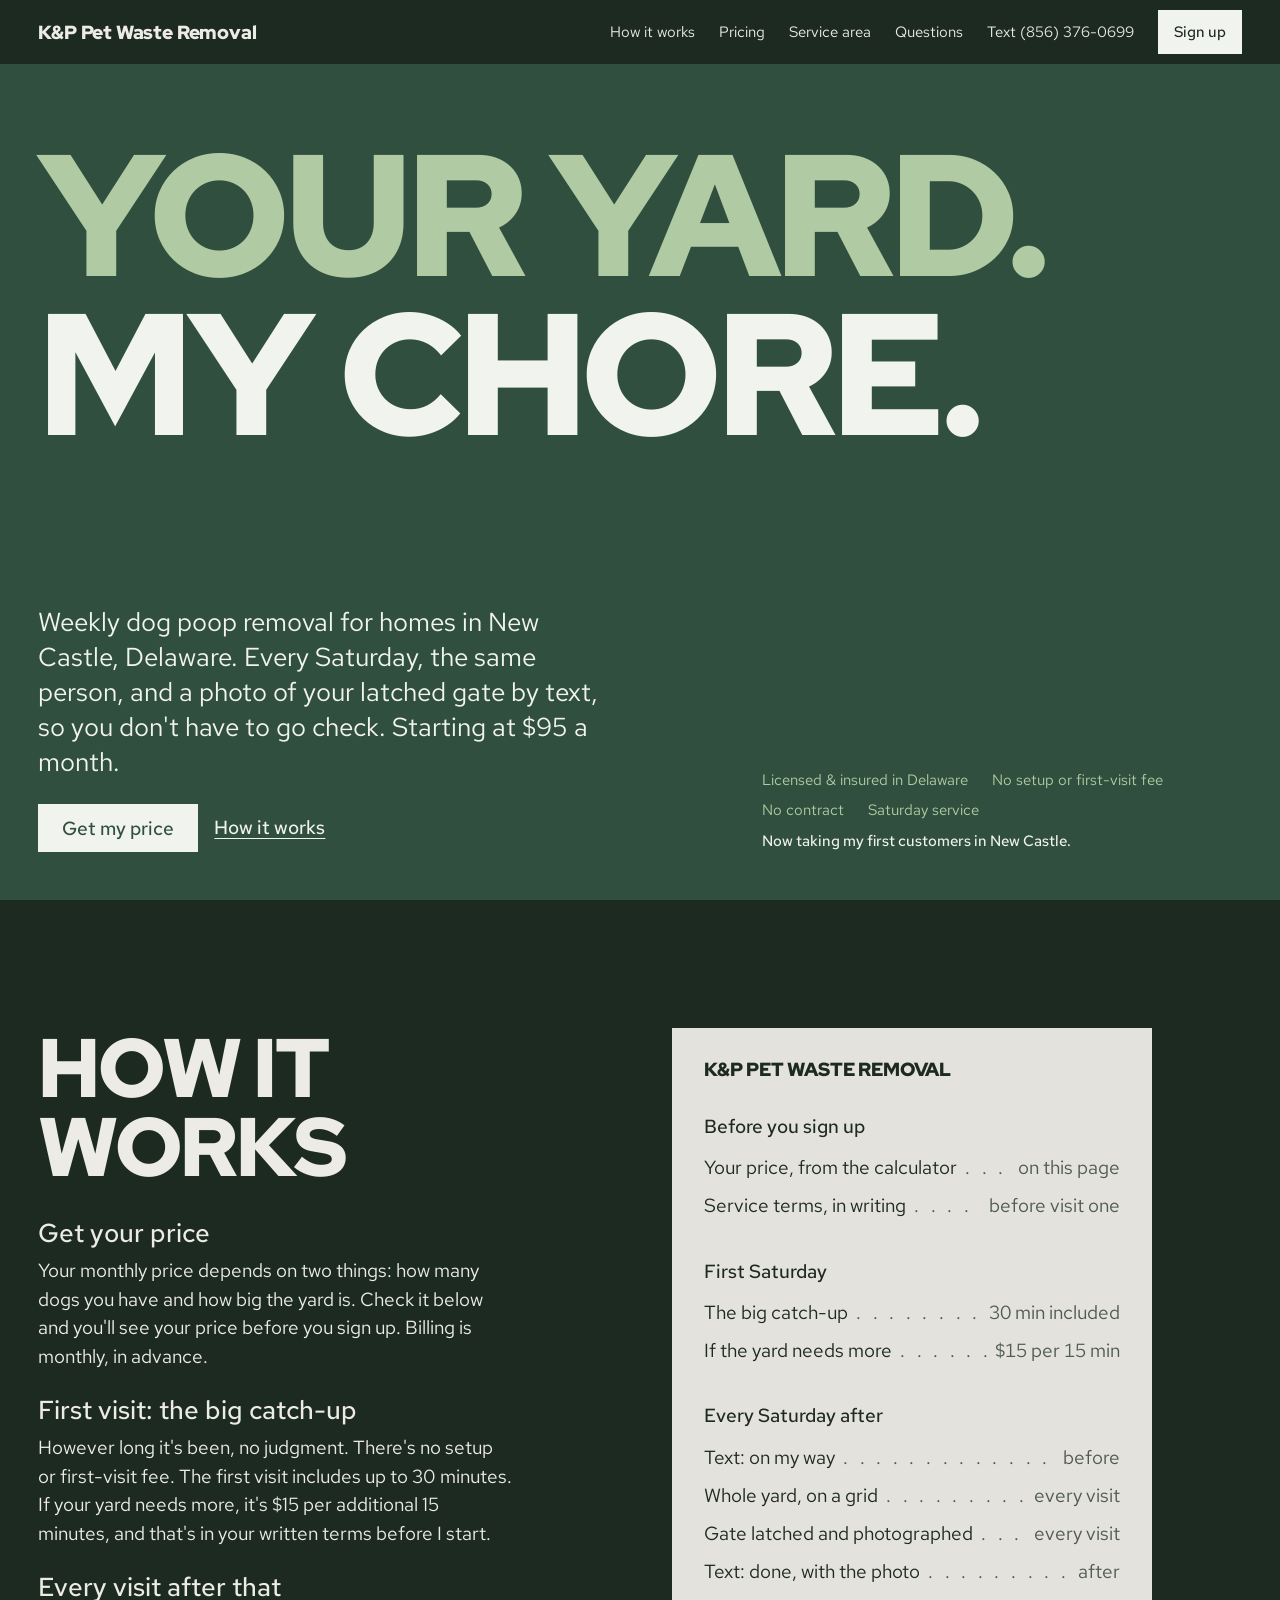
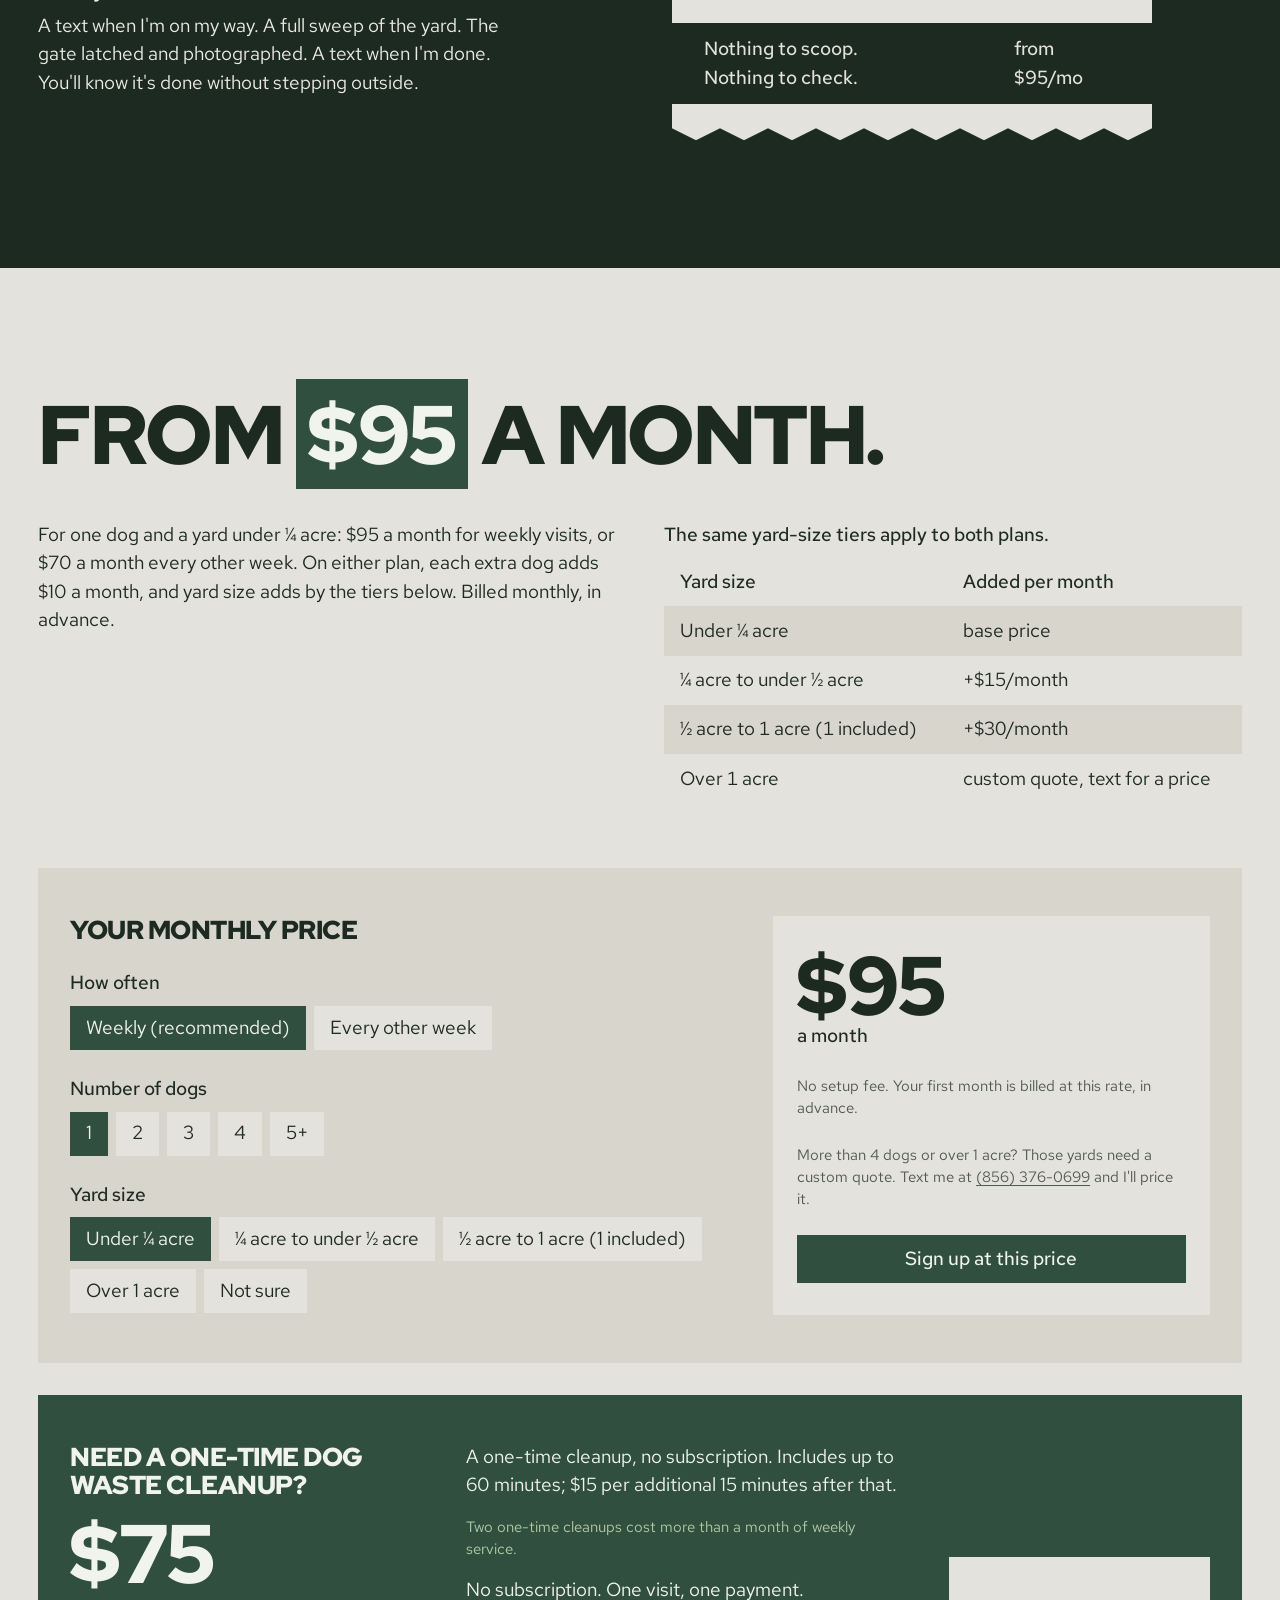
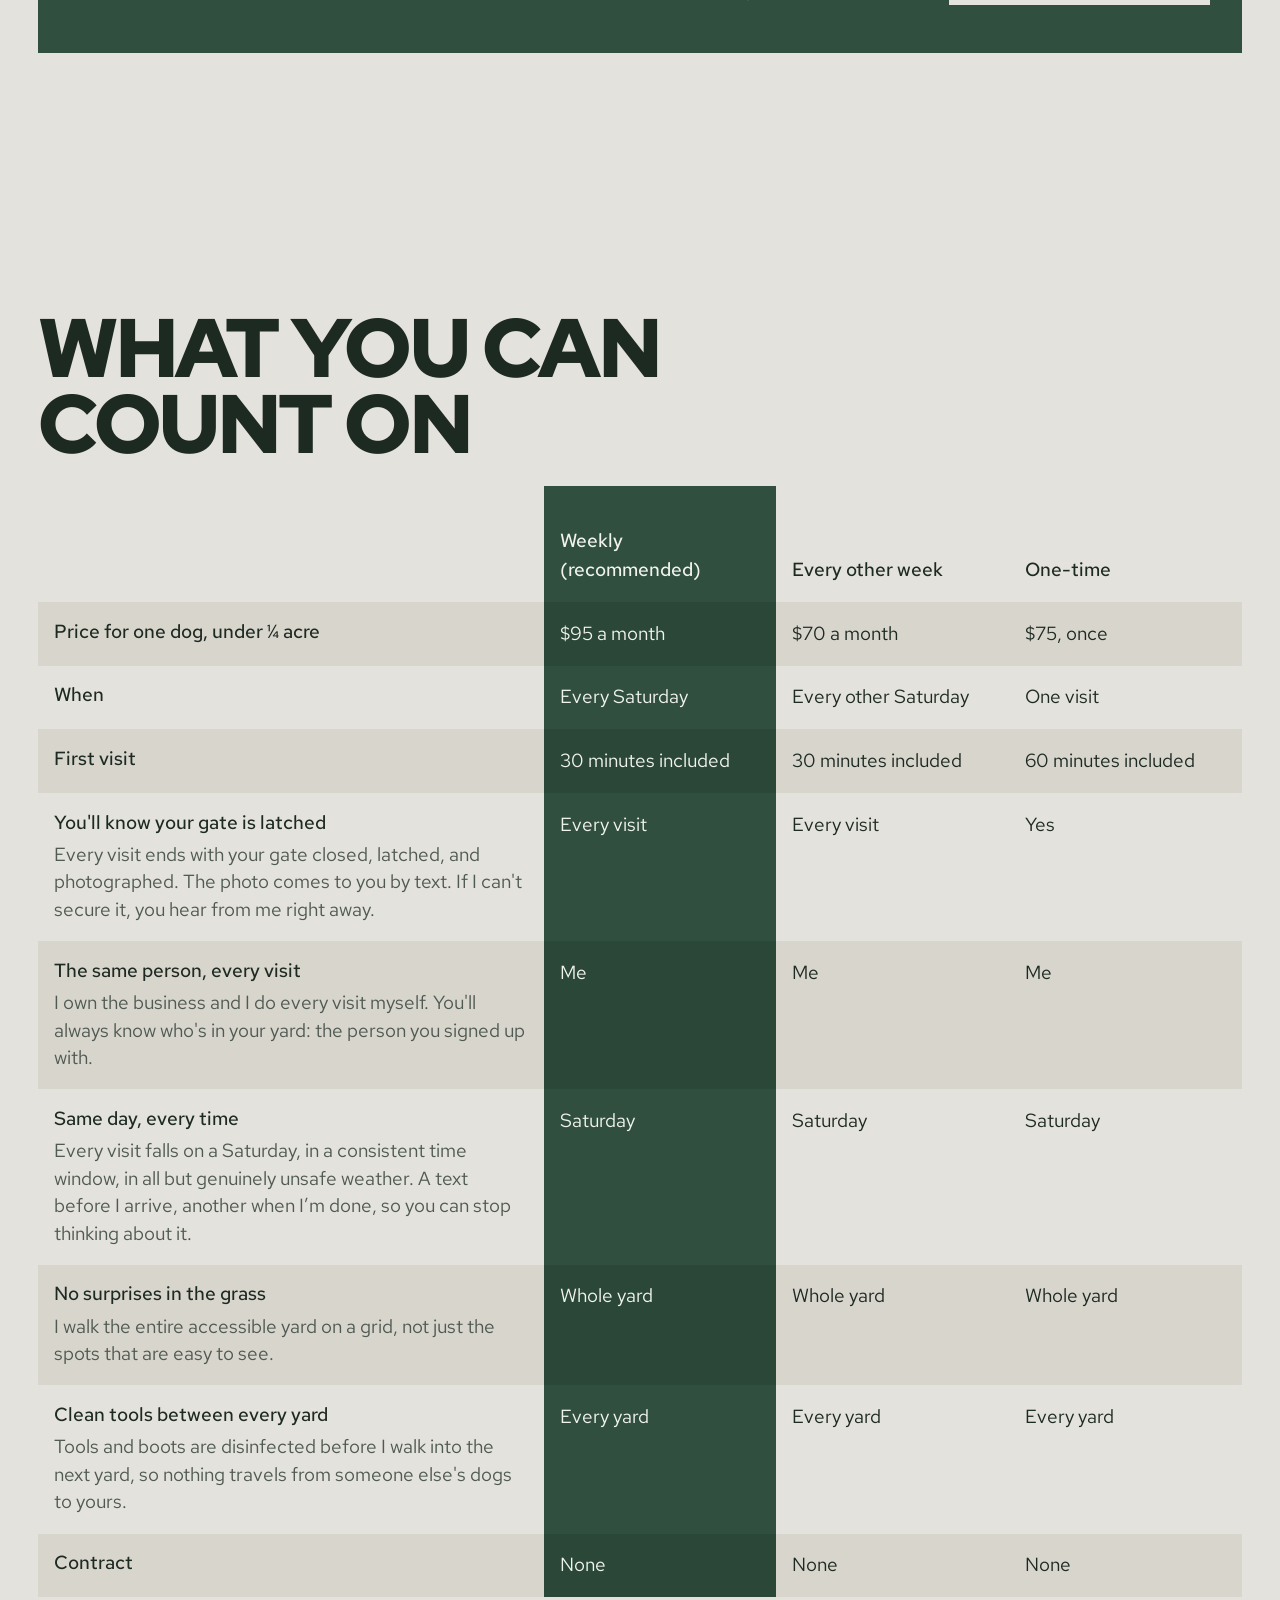
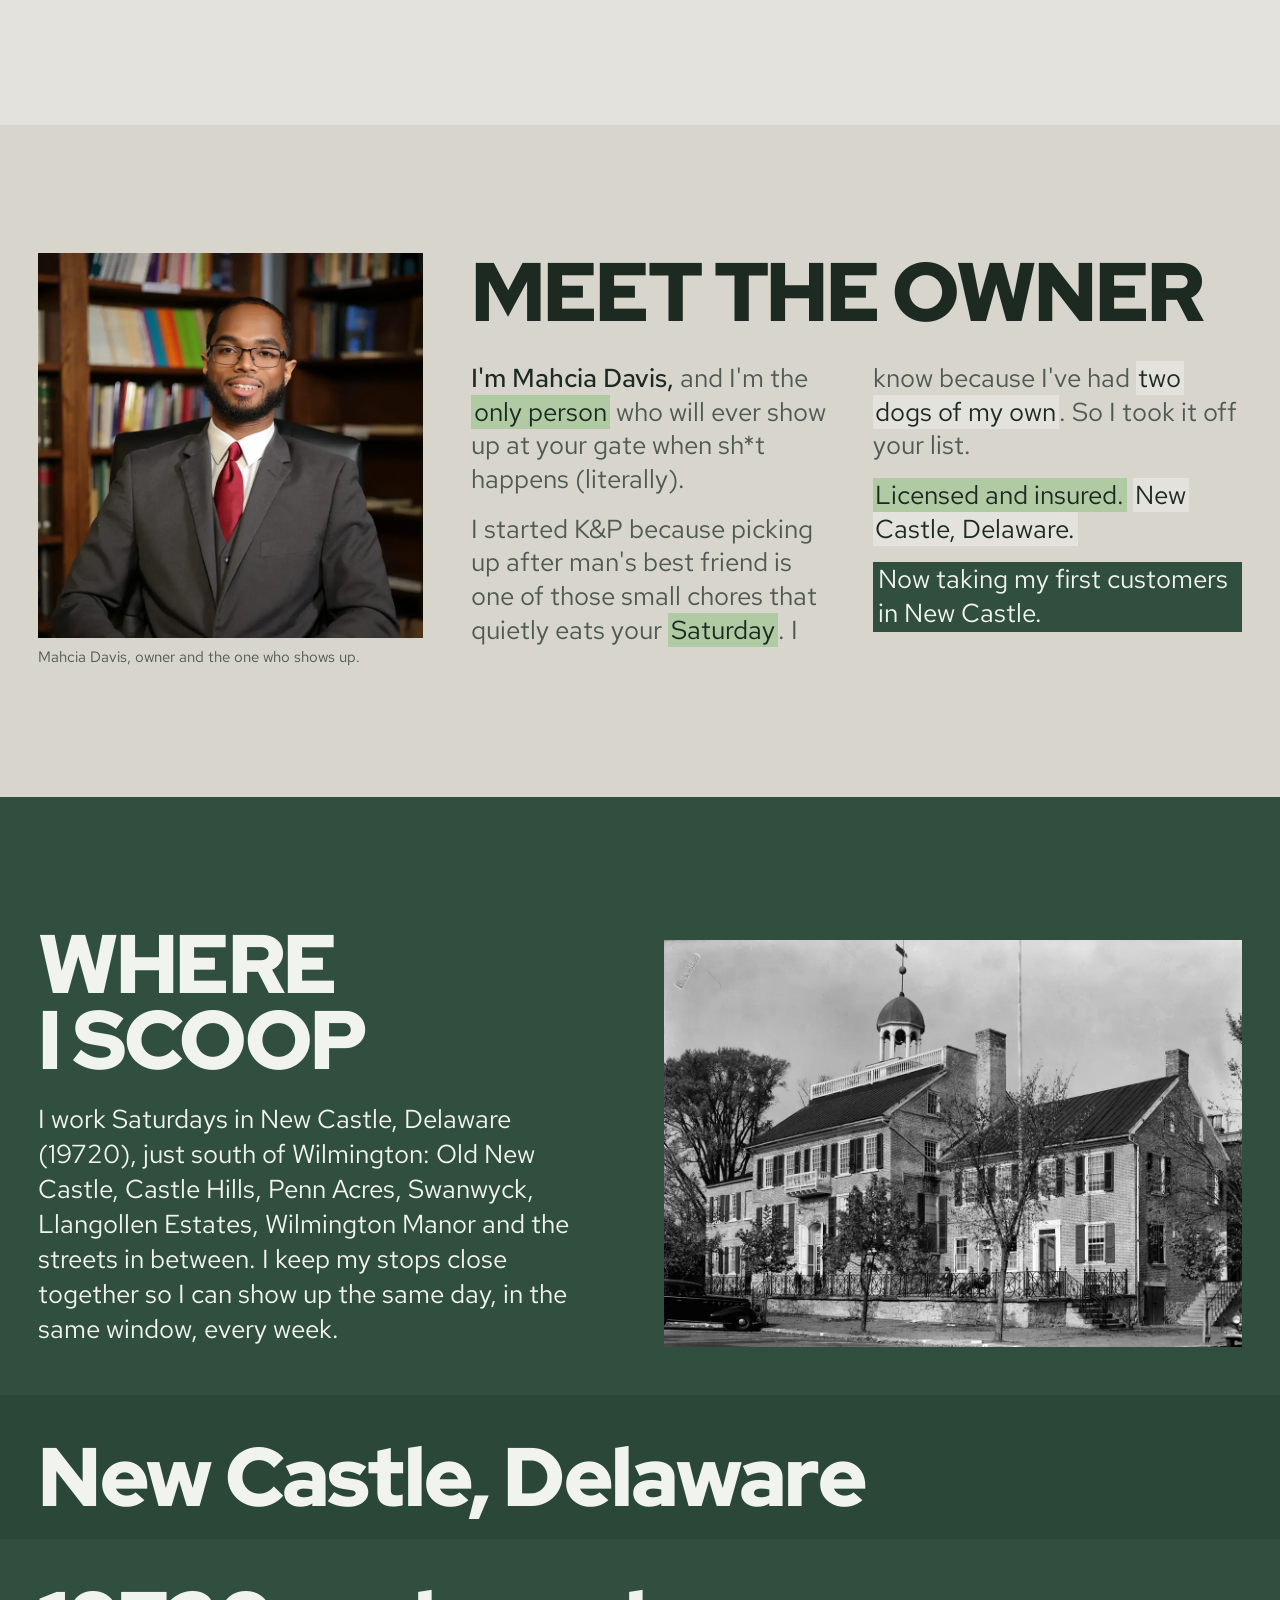
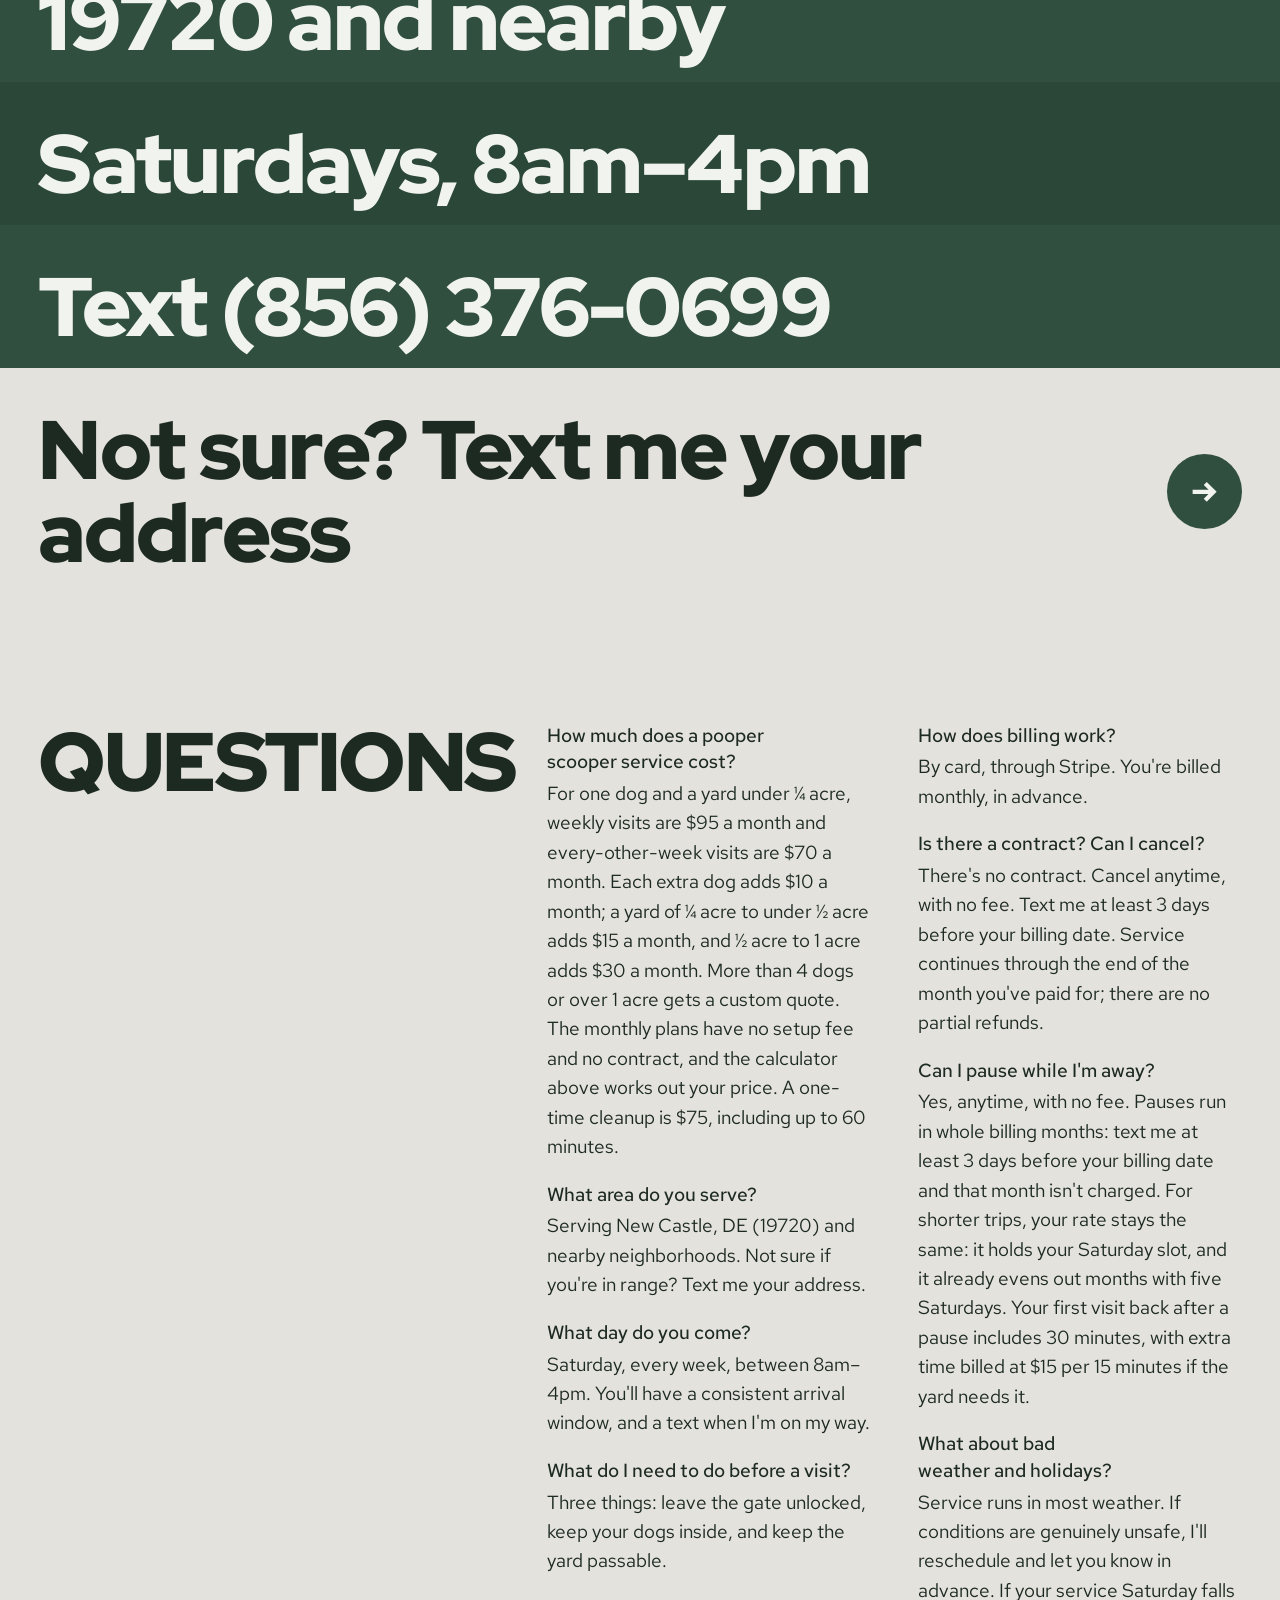
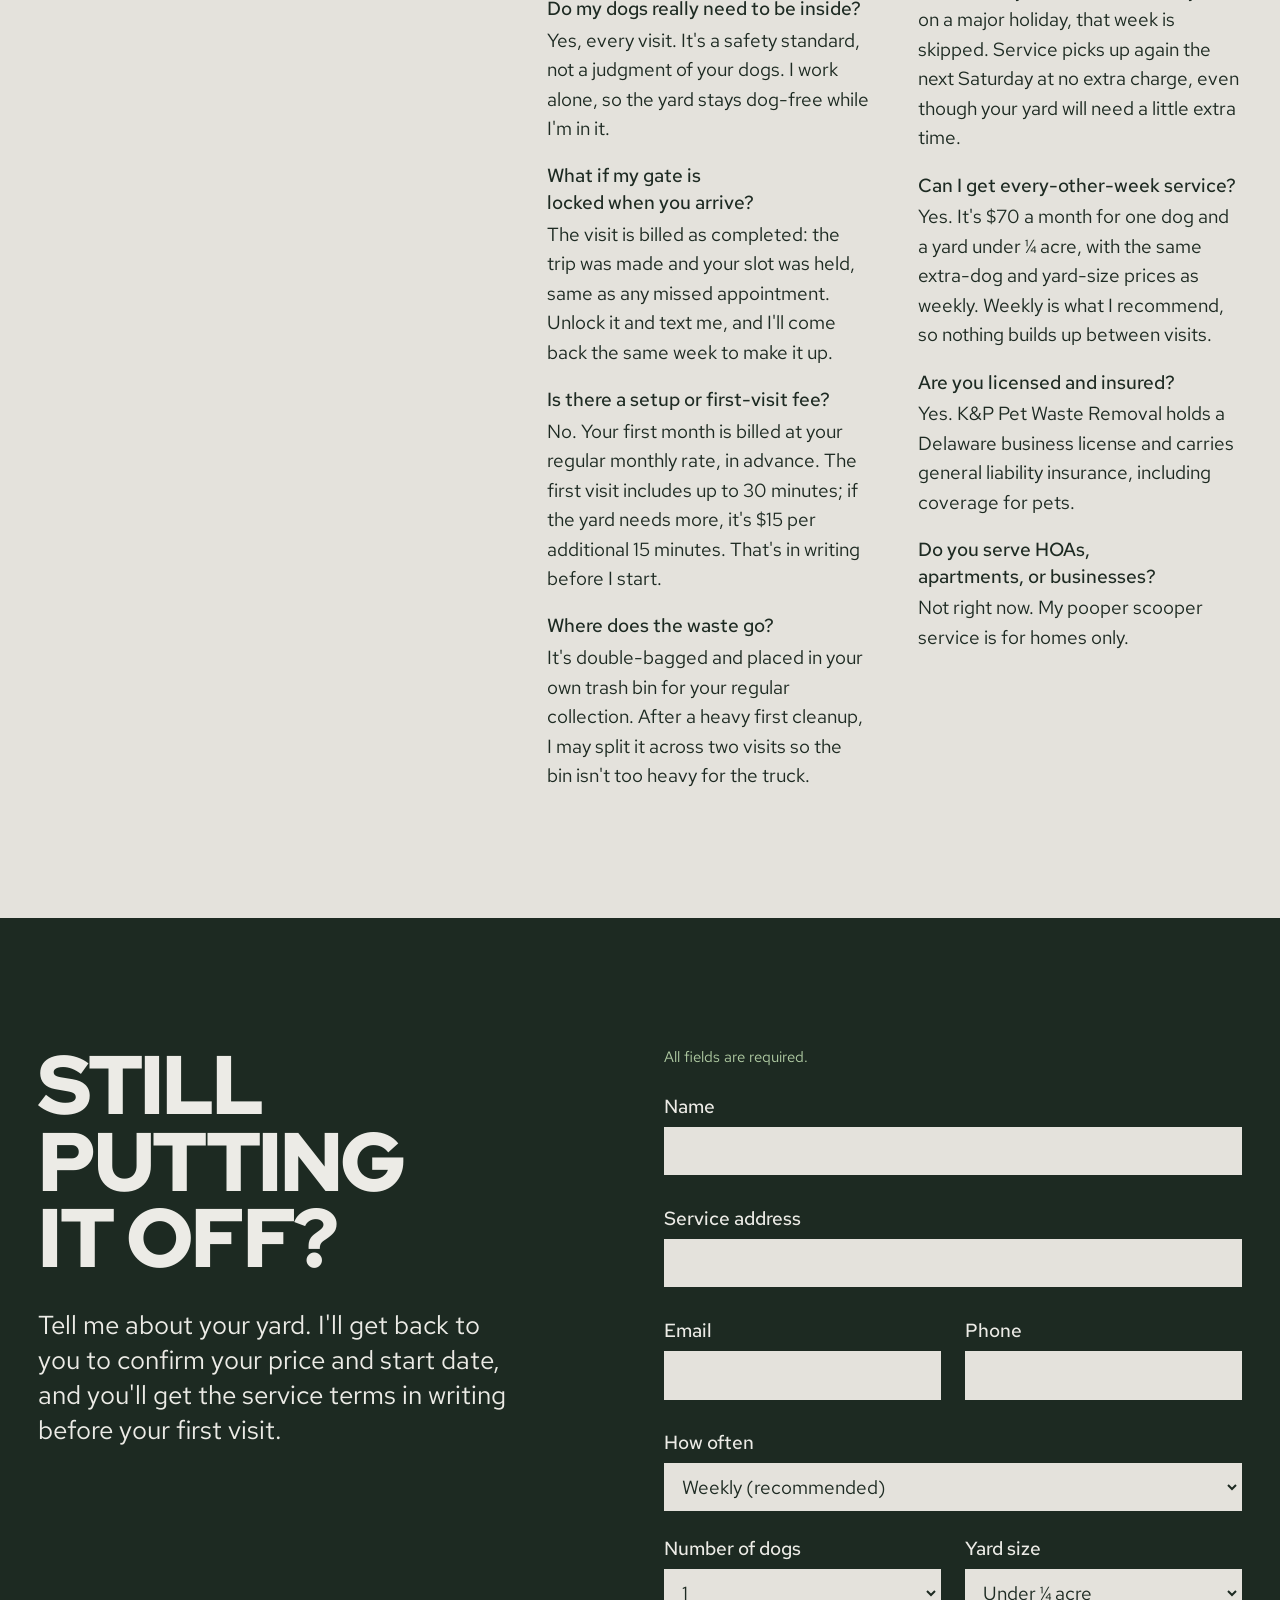
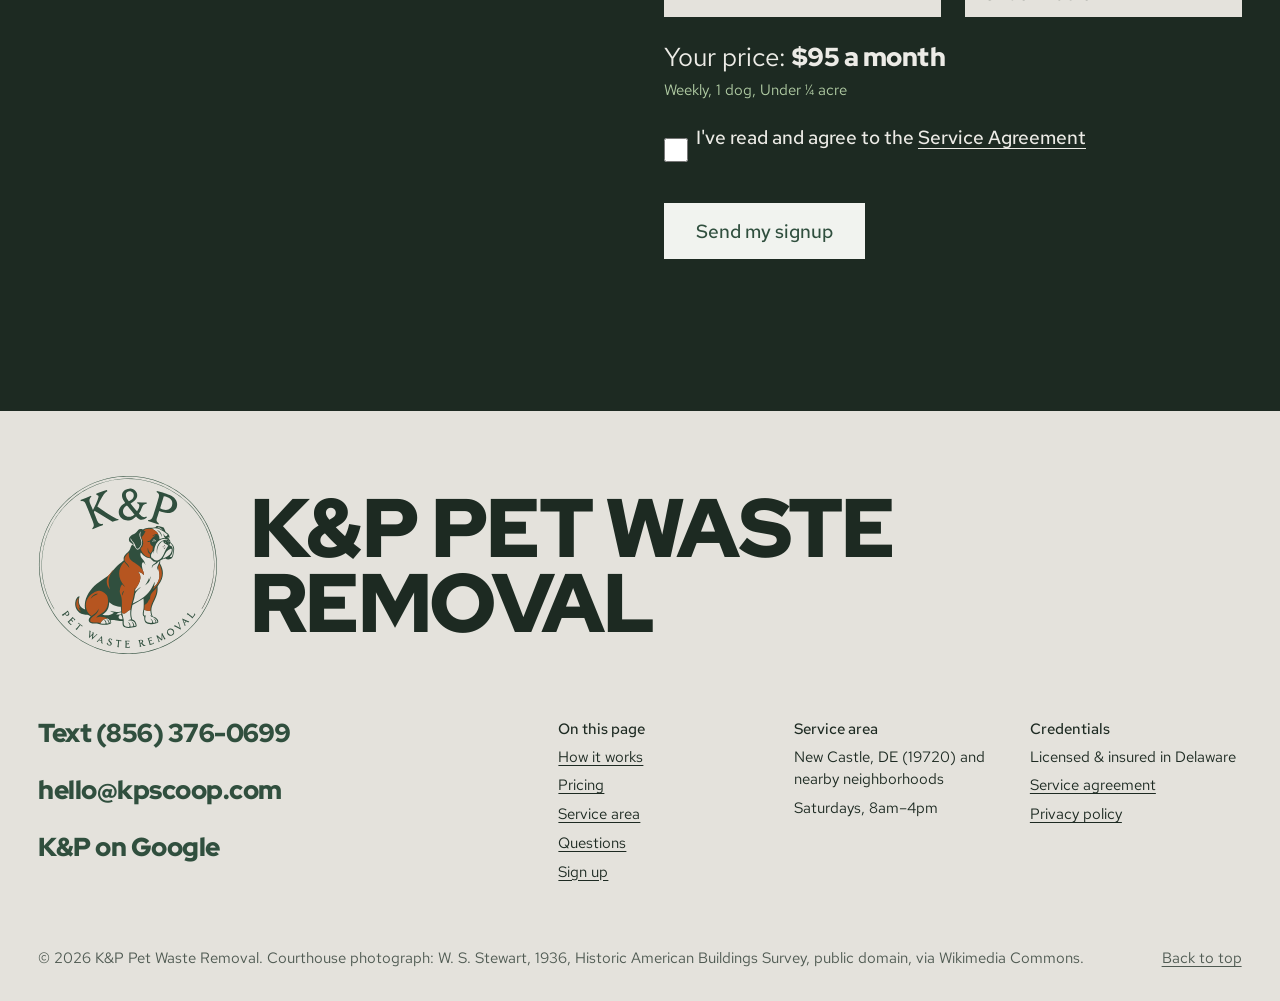
==== commit 5c35a2fe: "Hero and card lines: not having to think about it (site fd0094d)" ====
--- a/index.html
+++ b/index.html
@@ -1 +1 @@
-<!DOCTYPE html><html lang="en"><head><meta charset="utf-8"><meta name="viewport" content="width=device-width, initial-scale=1"><title>Dog Poop Removal in New Castle, DE | K&amp;P Pet Waste Removal</title><meta name="description" content="Weekly pooper scooper service in New Castle, DE: from $95 a month, every Saturday, the same person, and a photo of your latched gate after every visit."><link rel="canonical" href="https://kpscoop.com/"><meta property="og:type" content="website"><meta property="og:site_name" content="K&amp;P Pet Waste Removal"><meta property="og:title" content="Dog Poop Removal in New Castle, DE | K&amp;P Pet Waste Removal"><meta property="og:description" content="Weekly pooper scooper service in New Castle, DE: from $95 a month, every Saturday, the same person, and a photo of your latched gate after every visit."><meta property="og:url" content="https://kpscoop.com/"><meta property="og:image" content="https://kpscoop.com/assets/og-image.png"><meta property="og:image:width" content="1200"><meta property="og:image:height" content="630"><meta property="og:image:alt" content="Your yard. My chore. Weekly dog poop pickup in New Castle, DE, from $95 a month, with the K&P Pet Waste Removal badge."><meta name="twitter:card" content="summary_large_image"><link rel="icon" href="/favicon.ico" sizes="16x16 32x32 48x48"><link rel="icon" href="/favicon.svg" type="image/svg+xml"><link rel="apple-touch-icon" href="/apple-touch-icon.png"><link rel="preload" href="/fonts/red-hat-display-normal-900.woff2" as="font" type="font/woff2" crossorigin><link rel="stylesheet" href="/fonts/fonts.css"><script type="application/ld+json">{"@context":"https://schema.org","@type":"LocalBusiness","@id":"https://kpscoop.com/#business","name":"K&P Pet Waste Removal","url":"https://kpscoop.com/","description":"Weekly dog poop removal for homes in New Castle, DE, every Saturday, by one owner-operator.","telephone":"+1-856-376-0699","email":"hello@kpscoop.com","image":"https://kpscoop.com/assets/og-image.png","logo":"https://kpscoop.com/assets/kp-logo-512.png","priceRange":"From $70 a month","address":{"@type":"PostalAddress","addressLocality":"New Castle","addressRegion":"DE","postalCode":"19720","addressCountry":"US"},"areaServed":[{"@type":"City","name":"New Castle, DE"},{"@type":"Place","name":"ZIP code 19720","address":{"@type":"PostalAddress","postalCode":"19720","addressRegion":"DE","addressCountry":"US"}},{"@type":"Place","name":"Old New Castle, New Castle, DE"},{"@type":"Place","name":"Castle Hills, New Castle, DE"},{"@type":"Place","name":"Penn Acres, New Castle, DE"},{"@type":"Place","name":"Swanwyck, New Castle, DE"},{"@type":"Place","name":"Llangollen Estates, New Castle, DE"},{"@type":"Place","name":"Wilmington Manor, New Castle, DE"}],"openingHoursSpecification":[{"@type":"OpeningHoursSpecification","dayOfWeek":"Saturday","opens":"08:00","closes":"16:00"}],"sameAs":["https://share.google/6UOaSTEZDgdAQc2Vo","https://www.google.com/search?kgmid=/g/11zz5zvh3y"]}</script><script type="application/ld+json">{"@context":"https://schema.org","@type":"WebSite","name":"K&P Pet Waste Removal","url":"https://kpscoop.com/"}</script><script>document.documentElement.classList.add('js')</script><link rel="stylesheet" href="/_astro/Layout.BaJNRAnn.css"></head><body><a class="skip" href="#main">Skip to content</a><header class="site-header" data-tone="green"><a class="wordmark" href="/"><span>K&amp;P Pet Waste Removal</span></a><nav class="nav" aria-label="Main"><div class="nav__links"><a href="/#how-it-works">How it works</a><a href="/#pricing">Pricing</a><a href="/#area">Service area</a><a href="/#questions">Questions</a></div><a class="nav__text" href="sms:+18563760699">Text (856) 376-0699</a><a class="btn" href="/#signup">Sign up</a></nav></header><main id="main"><section class="hero" data-tone="green" aria-labelledby="hero-title"><h1 id="hero-title" class="display"><span class="l1">Your yard.</span> <span class="l2">My chore.</span></h1><div></div><div class="hero__foot"><div><p class="hero__lead">Weekly dog poop removal for homes in New Castle, Delaware. Every Saturday, the same person, and a photo of your closed, latched gate so you know it's done. Starting at $95 a month.</p><div class="hero__actions"><a class="btn btn--light" href="#pricing" data-primary>Get my price</a><a class="link" href="#how-it-works">How it works</a></div></div><div class="hero__proof"><ul><li>Licensed &amp; insured in Delaware</li><li>No setup or first-visit fee</li><li>No contract</li><li>Saturday service</li></ul><p class="hero__new">Now taking my first customers in New Castle.</p></div></div></section><section class="how" id="how-it-works" data-tone="dark" aria-labelledby="how-title"><div class="how__grid"><div><h2 id="how-title" class="rise">How it works</h2><div class="how__steps"><div class="rise" style="--i:1"><h3>Get your price</h3><p>Your monthly price depends on two things: how many dogs you have and how big the yard is. Check it below and you'll see your price before you sign up. Billing is monthly, in advance.</p></div><div class="rise" style="--i:2"><h3>First visit: the big catch-up</h3><p>However long it's been, no judgment. There's no setup or first-visit fee. The first visit includes up to 30 minutes. If your yard needs more, it's $15 per additional 15 minutes, and that's in your written terms before I start.</p></div><div class="rise" style="--i:3"><h3>Every visit after that</h3><p>A text when I'm on my way. A full sweep of the yard. The gate latched and photographed. A text when I'm done. You'll know it's done without stepping outside.</p></div></div></div><div class="slip rise" style="--i:2" aria-label="A visit, step by step"><p class="slip__title">K&amp;P Pet Waste Removal</p><p class="slip__when">Before you sign up</p><div class="slip__row"><span class="what">Your price, from the calculator</span><span class="dots" aria-hidden="true"></span><span class="val">on this page</span></div><div class="slip__row"><span class="what">Service terms, in writing</span><span class="dots" aria-hidden="true"></span><span class="val">before visit one</span></div><p class="slip__when">First Saturday</p><div class="slip__row"><span class="what">The big catch-up</span><span class="dots" aria-hidden="true"></span><span class="val">30 min included</span></div><div class="slip__row"><span class="what">If the yard needs more</span><span class="dots" aria-hidden="true"></span><span class="val">$15 per 15 min</span></div><p class="slip__when">Every Saturday after</p><div class="slip__row"><span class="what">Text: on my way</span><span class="dots" aria-hidden="true"></span><span class="val">before</span></div><div class="slip__row"><span class="what">Whole yard, on a grid</span><span class="dots" aria-hidden="true"></span><span class="val">every visit</span></div><div class="slip__row"><span class="what">Gate latched and photographed</span><span class="dots" aria-hidden="true"></span><span class="val">every visit</span></div><div class="slip__row"><span class="what">Text: done, with the photo</span><span class="dots" aria-hidden="true"></span><span class="val">after</span></div><p class="slip__total"><span>A clean yard. A latched gate.</span><span>from $95/mo</span></p></div></div></section><section class="pricing" id="pricing" data-tone="bone" aria-labelledby="pricing-title"><h2 id="pricing-title" class="display rise">From <span class="price-chip">$95</span> a month.</h2><div class="pricing__intro"><p class="rise" style="--i:1">For one dog and a yard under ¼ acre: $95 a month for weekly visits, or $70 a month every other week. On either plan, each extra dog adds $10 a month, and yard size adds by the tiers below. Billed monthly, in advance.</p><table class="tiers rise" style="--i:2"><caption>The same yard-size tiers apply to both plans.</caption><thead><tr><th scope="col">Yard size</th><th scope="col">Added per month</th></tr></thead><tbody><tr><td>Under ¼ acre</td><td>base price</td></tr><tr><td>¼ acre to under ½ acre</td><td>+$15/month</td></tr><tr><td>½ acre to 1 acre (1 included)</td><td>+$30/month</td></tr><tr><td>Over 1 acre</td><td>custom quote, text for a price</td></tr></tbody></table></div><div class="calc-wrap"><form class="calc rise" id="calc" aria-labelledby="calc-title"><div class="calc__controls"><h3 id="calc-title">Your monthly price</h3><fieldset><legend>How often</legend><div class="choices"><label class="choice"><input type="radio" name="plan" value="weekly" checked><span>Weekly (recommended)</span></label><label class="choice"><input type="radio" name="plan" value="biweekly"><span>Every other week</span></label></div></fieldset><fieldset><legend>Number of dogs</legend><div class="choices"><label class="choice"><input type="radio" name="dogs" value="1" checked><span>1</span></label><label class="choice"><input type="radio" name="dogs" value="2"><span>2</span></label><label class="choice"><input type="radio" name="dogs" value="3"><span>3</span></label><label class="choice"><input type="radio" name="dogs" value="4"><span>4</span></label><label class="choice"><input type="radio" name="dogs" value="5"><span>5+</span></label></div></fieldset><fieldset><legend>Yard size</legend><div class="choices"><label class="choice"><input type="radio" name="yard" value="0" checked><span>Under ¼ acre</span></label><label class="choice"><input type="radio" name="yard" value="1"><span>¼ acre to under ½ acre</span></label><label class="choice"><input type="radio" name="yard" value="2"><span>½ acre to 1 acre (1 included)</span></label><label class="choice"><input type="radio" name="yard" value="3"><span>Over 1 acre</span></label><label class="choice"><input type="radio" name="yard" value="4"><span>Not sure</span></label></div></fieldset></div><div class="calc__result"><div aria-live="polite"><p class="calc__price" id="calc-price">$95</p><p class="calc__per" id="calc-per">a month</p></div><p class="calc__note" id="calc-note">No setup fee. Your first month is billed at this rate, in advance.</p><p class="calc__note">More than 4 dogs or over 1 acre? Those yards need a custom quote. Text me at <a href="sms:+18563760699">(856) 376-0699</a> and I'll price it.</p><a class="btn" id="calc-go" href="#signup">Sign up at this price</a></div></form><div class="onetime rise" style="--i:1"><div><h3>Need a one-time dog waste cleanup?</h3><p class="big">$75</p></div><div><p>A one-time cleanup, no subscription. Includes up to 60 minutes; $15 per additional 15 minutes after that.</p><p class="small">Two one-time cleanups cost more than a month of weekly service.</p><p>No subscription. One visit, one payment.</p></div><div class="buy"><stripe-buy-button buy-button-id="buy_btn_1UKzclCbaPGi3YM02jdGRttW" publishable-key="pk_live_51UJDDuCbaPGi3YM0KPT9Jc8U6J2g4yYWNIr4RahfY3BgEDg3Vv5u8pVNBed3x1Gfuck8Yt07JCRqRLFJKiHS9JL500oru7nKPV"></stripe-buy-button></div></div></div></section><section class="count" id="count" data-tone="bone" aria-labelledby="count-title"><h2 id="count-title" class="display rise">What you can count on</h2><div class="compare rise" style="--i:1" role="table" aria-label="What each plan includes"><div role="row"><div class="colhead" role="columnheader"><span class="sr">What you get</span></div><div class="colhead feat top" role="columnheader">Weekly (recommended)</div><div class="colhead " role="columnheader">Every other week</div><div class="colhead " role="columnheader">One-time</div></div><div role="row"><div class="rowhead zebra" role="rowheader">Price for one dog, under ¼ acre</div><div class="feat zebra" role="cell">$95 a month</div><div class=" zebra" role="cell">$70 a month</div><div class=" zebra" role="cell">$75, once</div></div><div role="row"><div class="rowhead " role="rowheader">When</div><div class="feat " role="cell">Every Saturday</div><div class=" " role="cell">Every other Saturday</div><div class=" " role="cell">One visit</div></div><div role="row"><div class="rowhead zebra" role="rowheader">First visit</div><div class="feat zebra" role="cell">30 minutes included</div><div class=" zebra" role="cell">30 minutes included</div><div class=" zebra" role="cell">60 minutes included</div></div><div role="row"><div class="rowhead " role="rowheader">You&#39;ll know your gate is latched<small>Every visit ends with your gate closed, latched, and photographed. The photo comes to you by text. If I can&#39;t secure it, you hear from me right away.</small></div><div class="feat " role="cell">Every visit</div><div class=" " role="cell">Every visit</div><div class=" " role="cell">Yes</div></div><div role="row"><div class="rowhead zebra" role="rowheader">The same person, every visit<small>I own the business and I do every visit myself. You&#39;ll always know who&#39;s in your yard: the person you signed up with.</small></div><div class="feat zebra" role="cell">Me</div><div class=" zebra" role="cell">Me</div><div class=" zebra" role="cell">Me</div></div><div role="row"><div class="rowhead " role="rowheader">Same day, every time<small>Every visit falls on a Saturday, in a consistent time window, in all but genuinely unsafe weather. A text before I arrive, another when I’m done, so you can stop thinking about it.</small></div><div class="feat " role="cell">Saturday</div><div class=" " role="cell">Saturday</div><div class=" " role="cell">Saturday</div></div><div role="row"><div class="rowhead zebra" role="rowheader">No surprises in the grass<small>I walk the entire accessible yard on a grid, not just the spots that are easy to see.</small></div><div class="feat zebra" role="cell">Whole yard</div><div class=" zebra" role="cell">Whole yard</div><div class=" zebra" role="cell">Whole yard</div></div><div role="row"><div class="rowhead " role="rowheader">Clean tools between every yard<small>Tools and boots are disinfected before I walk into the next yard, so nothing travels from someone else&#39;s dogs to yours.</small></div><div class="feat " role="cell">Every yard</div><div class=" " role="cell">Every yard</div><div class=" " role="cell">Every yard</div></div><div role="row"><div class="rowhead zebra" role="rowheader">Contract</div><div class="feat zebra" role="cell">None</div><div class=" zebra" role="cell">None</div><div class=" zebra" role="cell">None</div></div></div><div class="compare-m"><section><h3>Price for one dog, under ¼ acre</h3><dl><div class="feat"><dt>Weekly</dt><dd>$95 a month</dd></div><div class><dt>Every other week</dt><dd>$70 a month</dd></div><div class><dt>One-time</dt><dd>$75, once</dd></div></dl></section><section><h3>When</h3><dl><div class="feat"><dt>Weekly</dt><dd>Every Saturday</dd></div><div class><dt>Every other week</dt><dd>Every other Saturday</dd></div><div class><dt>One-time</dt><dd>One visit</dd></div></dl></section><section><h3>First visit</h3><dl><div class="feat"><dt>Weekly</dt><dd>30 minutes included</dd></div><div class><dt>Every other week</dt><dd>30 minutes included</dd></div><div class><dt>One-time</dt><dd>60 minutes included</dd></div></dl></section><section><h3>You&#39;ll know your gate is latched</h3><p class="why">Every visit ends with your gate closed, latched, and photographed. The photo comes to you by text. If I can&#39;t secure it, you hear from me right away.</p><dl><div class="feat"><dt>Weekly</dt><dd>Every visit</dd></div><div class><dt>Every other week</dt><dd>Every visit</dd></div><div class><dt>One-time</dt><dd>Yes</dd></div></dl></section><section><h3>The same person, every visit</h3><p class="why">I own the business and I do every visit myself. You&#39;ll always know who&#39;s in your yard: the person you signed up with.</p><dl><div class="feat"><dt>Weekly</dt><dd>Me</dd></div><div class><dt>Every other week</dt><dd>Me</dd></div><div class><dt>One-time</dt><dd>Me</dd></div></dl></section><section><h3>Same day, every time</h3><p class="why">Every visit falls on a Saturday, in a consistent time window, in all but genuinely unsafe weather. A text before I arrive, another when I’m done, so you can stop thinking about it.</p><dl><div class="feat"><dt>Weekly</dt><dd>Saturday</dd></div><div class><dt>Every other week</dt><dd>Saturday</dd></div><div class><dt>One-time</dt><dd>Saturday</dd></div></dl></section><section><h3>No surprises in the grass</h3><p class="why">I walk the entire accessible yard on a grid, not just the spots that are easy to see.</p><dl><div class="feat"><dt>Weekly</dt><dd>Whole yard</dd></div><div class><dt>Every other week</dt><dd>Whole yard</dd></div><div class><dt>One-time</dt><dd>Whole yard</dd></div></dl></section><section><h3>Clean tools between every yard</h3><p class="why">Tools and boots are disinfected before I walk into the next yard, so nothing travels from someone else&#39;s dogs to yours.</p><dl><div class="feat"><dt>Weekly</dt><dd>Every yard</dd></div><div class><dt>Every other week</dt><dd>Every yard</dd></div><div class><dt>One-time</dt><dd>Every yard</dd></div></dl></section><section><h3>Contract</h3><dl><div class="feat"><dt>Weekly</dt><dd>None</dd></div><div class><dt>Every other week</dt><dd>None</dd></div><div class><dt>One-time</dt><dd>None</dd></div></dl></section></div></section><section class="owner" id="owner" data-tone="bone" aria-labelledby="owner-title"><figure class="rise"><img src="/assets/owner-portrait-900.webp" width="900" height="900" loading="lazy" alt="Mahcia Davis, owner of K&P Pet Waste Removal, smiling in a gray suit and red tie."><figcaption>Mahcia Davis, owner and the one who shows up.</figcaption></figure><div><h2 id="owner-title" class="display rise" style="--i:1">Meet the owner</h2><div class="story rise" style="--i:2"><p><strong>I'm Mahcia Davis,</strong> and I'm the <span class="hl">only person</span> who will ever show up at your gate when sh*t happens (literally).</p><p>I started K&amp;P because picking up after man's best friend is one of those small chores that quietly eats your <span class="hl">Saturday</span>. I know because I've had <span class="hl hl--bone">two dogs of my own</span>. So I took it off your list.</p><p><span class="hl">Licensed and insured.</span> <span class="hl hl--bone">New Castle, Delaware.</span></p><a class="final" href="#signup">Now taking my first customers in New Castle.</a></div></div></section><section class="area" id="area" data-tone="green" aria-labelledby="area-title"><div class="area__top"><div><h2 id="area-title" class="display rise">Where I scoop</h2><p class="rise" style="--i:1">I work Saturdays in New Castle, Delaware (19720), just south of Wilmington: Old New Castle, Castle Hills, Penn Acres, Swanwyck, Llangollen Estates, Wilmington Manor and the streets in between. I keep my stops close together so I can show up the same day, in the same window, every week.</p></div><figure class="area__photo rise" style="--i:2"><img src="/assets/new-castle-courthouse-1200.webp" width="1200" height="846" loading="lazy" alt="The old New Castle Court House on Delaware Street, photographed in 1936."></figure></div><ul class="rows"><li>New Castle, Delaware</li><li>19720 and nearby</li><li>Saturdays, 8am–4pm</li><li><a href="sms:+18563760699">Text (856) 376-0699</a></li><li class="greet"><a href="sms:+18563760699" style="display:flex;align-items:center;gap:0.4em;text-decoration:none">Not sure? Text me your address <span class="round" aria-hidden="true"><svg viewBox="0 0 24 24" fill="none" stroke="currentColor" stroke-width="3"><path d="M4 12h15M13 6l6 6-6 6"></path></svg></span></a></li></ul></section><section class="faq" id="questions" data-tone="bone" aria-labelledby="faq-title"><h2 id="faq-title" class="display rise">Questions</h2><div class="faq__text rise" style="--i:1"><div class="qa"><h3>How much does a pooper scooper service cost?</h3><p>For one dog and a yard under ¼ acre, weekly visits are $95 a month and every-other-week visits are $70 a month. Each extra dog adds $10 a month; a yard of ¼ acre to under ½ acre adds $15 a month, and ½ acre to 1 acre adds $30 a month. More than 4 dogs or over 1 acre gets a custom quote. The monthly plans have no setup fee and no contract, and the calculator above works out your price. A one-time cleanup is $75, including up to 60 minutes.</p></div><div class="qa"><h3>What area do you serve?</h3><p>Serving New Castle, DE (19720) and nearby neighborhoods. Not sure if you&#39;re in range? Text me your address.</p></div><div class="qa"><h3>What day do you come?</h3><p>Saturday, every week, between 8am–4pm. You&#39;ll have a consistent arrival window, and a text when I&#39;m on my way.</p></div><div class="qa"><h3>What do I need to do before a visit?</h3><p>Three things: leave the gate unlocked, keep your dogs inside, and keep the yard passable.</p></div><div class="qa"><h3>Do my dogs really need to be inside?</h3><p>Yes, every visit. It&#39;s a safety standard, not a judgment of your dogs. I work alone, so the yard stays dog-free while I&#39;m in it.</p></div><div class="qa"><h3>What if my gate is locked when you arrive?</h3><p>The visit is billed as completed: the trip was made and your slot was held, same as any missed appointment. Unlock it and text me, and I&#39;ll come back the same week to make it up.</p></div><div class="qa"><h3>Is there a setup or first-visit fee?</h3><p>No. Your first month is billed at your regular monthly rate, in advance. The first visit includes up to 30 minutes; if the yard needs more, it&#39;s $15 per additional 15 minutes. That&#39;s in writing before I start.</p></div><div class="qa"><h3>Where does the waste go?</h3><p>It&#39;s double-bagged and placed in your own trash bin for your regular collection. After a heavy first cleanup, I may split it across two visits so the bin isn&#39;t too heavy for the truck.</p></div><div class="qa"><h3>How does billing work?</h3><p>By card, through Stripe. You&#39;re billed monthly, in advance.</p></div><div class="qa"><h3>Is there a contract? Can I cancel?</h3><p>There&#39;s no contract. Cancel anytime, with no fee. Text me at least 3 days before your billing date. Service continues through the end of the month you&#39;ve paid for; there are no partial refunds.</p></div><div class="qa"><h3>Can I pause while I&#39;m away?</h3><p>Yes, anytime, with no fee. Pauses run in whole billing months: text me at least 3 days before your billing date and that month isn&#39;t charged. For shorter trips, your rate stays the same: it holds your Saturday slot, and it already evens out months with five Saturdays. Your first visit back after a pause includes 30 minutes, with extra time billed at $15 per 15 minutes if the yard needs it.</p></div><div class="qa"><h3>What about bad weather and holidays?</h3><p>Service runs in most weather. If conditions are genuinely unsafe, I&#39;ll reschedule and let you know in advance. If your service Saturday falls on a major holiday, that week is skipped. Service picks up again the next Saturday at no extra charge, even though your yard will need a little extra time.</p></div><div class="qa"><h3>Can I get every-other-week service?</h3><p>Yes. It&#39;s $70 a month for one dog and a yard under ¼ acre, with the same extra-dog and yard-size prices as weekly. Weekly is what I recommend, so nothing builds up between visits.</p></div><div class="qa"><h3>Are you licensed and insured?</h3><p>Yes. K&amp;P Pet Waste Removal holds a Delaware business license and carries general liability insurance, including coverage for pets.</p></div><div class="qa"><h3>Do you serve HOAs, apartments, or businesses?</h3><p>Not right now. My pooper scooper service is for homes only.</p></div></div></section><section class="signup" id="signup" data-tone="dark" aria-labelledby="signup-title"><div><h2 id="signup-title" class="display">Still putting it off?</h2><p class="signup__intro">Tell me about your yard. I'll get back to you to confirm your price and start date, and you'll get the service terms in writing before your first visit.</p></div><form class="form" id="signup-form" action="https://formspree.io/f/mnpnvrlw" method="POST" novalidate><p class="form__note field--full">All fields are required.</p><input type="hidden" name="_subject" value="New signup: K&P Pet Waste Removal"><input type="hidden" name="agreement_version" value="v1.1, effective October 13, 2026"><label class="hp" aria-hidden="true">Leave this empty <input type="text" name="_gotcha" tabindex="-1" autocomplete="off"></label><div class="field field--full"><label for="f-name">Name</label><input id="f-name" name="name" autocomplete="name" required aria-describedby="e-name"><p class="err" id="e-name"></p></div><div class="field field--full"><label for="f-address">Service address</label><input id="f-address" name="address" autocomplete="street-address" required aria-describedby="e-address"><p class="err" id="e-address"></p></div><div class="field"><label for="f-email">Email</label><input id="f-email" name="email" type="email" autocomplete="email" required aria-describedby="e-email"><p class="err" id="e-email"></p></div><div class="field"><label for="f-phone">Phone</label><input id="f-phone" name="phone" type="tel" autocomplete="tel" required aria-describedby="e-phone"><p class="err" id="e-phone"></p></div><div class="field field--full"><label for="f-plan">How often</label><select id="f-plan" name="plan"><option value="Weekly">Weekly (recommended)</option><option value="Every other week">Every other week</option></select></div><div class="field"><label for="f-dogs">Number of dogs</label><select id="f-dogs" name="dogs"><option>1</option><option>2</option><option>3</option><option>4</option><option>5+</option></select></div><div class="field"><label for="f-yard">Yard size</label><select id="f-yard" name="yard"><option>Under ¼ acre</option><option>¼ acre to under ½ acre</option><option>½ acre to 1 acre (1 included)</option><option>Over 1 acre</option><option>Not sure</option></select></div><input type="hidden" name="quoted_price" id="f-quote"><p class="form__price field--full" id="f-price" aria-live="polite" hidden></p><div class="field field--full"><label class="check"><input id="f-agree" type="checkbox" name="agreed_to_service_agreement" value="yes" required aria-describedby="e-agree"><span>I've read and agree to the <a href="/agreement/">Service Agreement</a></span></label><p class="err" id="e-agree"></p></div><button class="btn btn--light" type="submit" id="f-submit">Send my signup</button><p class="form__status" id="f-status" role="status" aria-live="polite"></p></form></section></main><script type="module">var e=document.querySelector(`.onetime .buy`);if(e){let t=new IntersectionObserver(e=>{if(!e.some(e=>e.isIntersecting))return;t.disconnect();let n=document.createElement(`script`);n.src=`https://js.stripe.com/v3/buy-button.js`,n.async=!0,document.head.append(n)},{rootMargin:`600px 0px`});t.observe(e)}var t={weekly:95,biweekly:70},n=[0,15,30],r=(e,r,i)=>{if(r>4||i===3)return{kind:`custom`,price:`Custom quote`};let a=t[e]+10*(r-1);return i===4?{kind:`unsure`,price:`From $${a}`}:{kind:`set`,price:`$${a+n[i]}`}},i=document.getElementById(`calc`),a=document.getElementById(`calc-note`),o=a.textContent,s=document.getElementById(`f-plan`),c=document.getElementById(`f-dogs`),l=document.getElementById(`f-yard`);i.addEventListener(`change`,()=>{let e=new FormData(i),t=String(e.get(`plan`)),n=Number(e.get(`dogs`)),u=Number(e.get(`yard`)),d=r(t,n,u);document.getElementById(`calc-price`).textContent=d.price,document.getElementById(`calc-per`).textContent={custom:`text me for a price`,unsure:`a month, depending on yard size`,set:`a month`}[d.kind],document.getElementById(`calc-go`).textContent={custom:`Sign up for a custom quote`,unsure:`Sign up and get my price`,set:`Sign up at this price`}[d.kind],a.textContent=d.kind===`unsure`?`Not sure of your yard size? Sign up and I'll get back to you to confirm your price.`:o,s.value=t===`weekly`?`Weekly`:`Every other week`,c.selectedIndex=n-1,l.selectedIndex=u,f()}),i.addEventListener(`submit`,e=>e.preventDefault());var u=document.getElementById(`f-price`),d=document.getElementById(`f-quote`),f=()=>{let e=r(s.selectedIndex===0?`weekly`:`biweekly`,c.selectedIndex+1,l.selectedIndex),t=`${s.value}, ${c.value} ${c.selectedIndex?`dogs`:`dog`}, ${l.selectedIndex===4?`yard size not sure`:l.value}`,n=e.kind===`custom`?`Custom quote`:`${e.price} a month`,i={custom:`I'll get back to you with a price.`,unsure:`I'll get back to you to confirm your price.`,set:``}[e.kind];u.innerHTML=``;let a=document.createElement(`strong`);a.textContent=n;let o=document.createElement(`small`);o.textContent=[t,i].filter(Boolean).join(`. `),u.append(`Your price: `,a,` `,o),u.hidden=!1,d.value=`${n} (${t})`},p=document.getElementById(`signup-form`);p.addEventListener(`change`,f),f();var m=document.getElementById(`f-status`),h={"f-name":[`Enter your name.`],"f-address":[`Enter the address of the yard you want cleaned.`],"f-email":[`Enter your email address.`,`Enter an email address like name@example.com.`],"f-phone":[`Enter a phone number I can text.`,`Enter a 10-digit phone number, like 302 555 0100.`],"f-agree":[`Check the box to agree to the Service Agreement.`]},g=()=>{let e=null;for(let[t,[n,r]]of Object.entries(h)){let i=document.getElementById(t),a=document.getElementById(`e-`+t.slice(2)),o=``;i.type===`checkbox`?o=i.checked?``:n:i.value.trim()?(t===`f-email`&&!/^\S+@\S+\.\S+$/.test(i.value)||t===`f-phone`&&i.value.replace(/\D/g,``).replace(/^1/,``).length!==10)&&(o=r):o=n,a.textContent=o;let s=i.closest(`.field`);o?(s.dataset.invalid=``,i.setAttribute(`aria-invalid`,`true`),e??=i):(delete s.dataset.invalid,i.removeAttribute(`aria-invalid`))}return e?.focus(),!e};p.addEventListener(`submit`,async e=>{if(e.preventDefault(),!g())return;let t=document.getElementById(`f-submit`);t.disabled=!0,t.textContent=`Sending…`,m.textContent=``;try{let e=await fetch(p.action,{method:`POST`,body:new FormData(p),headers:{Accept:`application/json`}});if(!e.ok)throw Error(String(e.status));p.reset(),f(),m.textContent=`Got it, thank you. I'll be in touch to confirm your price and start date.`}catch{m.textContent=`Something went wrong and your signup didn't send. Please try again, or text (856) 376-0699.`}finally{t.disabled=!1,t.textContent=`Send my signup`}});</script><footer class="footer" data-tone="bone"><div class="footer__name"><img src="/assets/kp-badge.svg" width="208" height="208" alt="K&P Pet Waste Removal badge: a seated boxer inside a double ring." loading="lazy"><p>K&amp;P Pet Waste Removal</p></div><div class="footer__row"><div class="footer__reach"><a href="sms:+18563760699">Text (856) 376-0699</a><a href="mailto:hello@kpscoop.com">hello@kpscoop.com</a><a href="https://share.google/6UOaSTEZDgdAQc2Vo">K&amp;P on Google</a></div><div class="footer__cols"><div><h3>On this page</h3><ul><li><a href="/#how-it-works">How it works</a></li><li><a href="/#pricing">Pricing</a></li><li><a href="/#area">Service area</a></li><li><a href="/#questions">Questions</a></li><li><a href="/#signup">Sign up</a></li></ul></div><div><h3>Service area</h3><ul><li>New Castle, DE (19720) and nearby neighborhoods</li><li>Saturdays, 8am–4pm</li></ul></div><div><h3>Credentials</h3><ul><li>Licensed &amp; insured in Delaware</li><li><a href="/agreement/">Service agreement</a></li><li><a href="/privacy/">Privacy policy</a></li></ul></div></div></div><div class="footer__legal"><p>© 2026 K&amp;P Pet Waste Removal. Courthouse photograph: W. S. Stewart, 1936, Historic American Buildings Survey, public domain, via Wikimedia Commons.</p><a href="#main">Back to top</a></div></footer><div class="phone-bar" aria-label="Quick contact"><a class="btn" href="sms:+18563760699" aria-label="Text me at (856) 376-0699">Text me</a><a class="btn btn--light" href="/#signup">Sign up</a></div><script type="module">var e=document.querySelector(`.site-header`),t=[...document.querySelectorAll(`[data-tone]`)].filter(t=>t!==e),n=()=>{let n=e.offsetHeight/2;for(let r of t){let t=r.getBoundingClientRect();if(t.top<=n&&t.bottom>n){e.dataset.tone=r.dataset.tone;break}}};addEventListener(`scroll`,n,{passive:!0}),n();var r=document.querySelector(`.phone-bar`),i=document.querySelectorAll(`.rows, .signup, .footer`),a=new Set,o=new IntersectionObserver(e=>{for(let t of e)t.isIntersecting?a.add(t.target):a.delete(t.target);a.size?r.dataset.hidden=``:delete r.dataset.hidden});i.forEach(e=>o.observe(e));var s=new IntersectionObserver(e=>{for(let t of e)t.isIntersecting&&(t.target.classList.add(`in`),s.unobserve(t.target))},{rootMargin:`0px 0px -10% 0px`});document.querySelectorAll(`.rise`).forEach(e=>s.observe(e));</script></body></html>+<!DOCTYPE html><html lang="en"><head><meta charset="utf-8"><meta name="viewport" content="width=device-width, initial-scale=1"><title>Dog Poop Removal in New Castle, DE | K&amp;P Pet Waste Removal</title><meta name="description" content="Weekly pooper scooper service in New Castle, DE: from $95 a month, every Saturday, the same person, and a photo of your latched gate after every visit."><link rel="canonical" href="https://kpscoop.com/"><meta property="og:type" content="website"><meta property="og:site_name" content="K&amp;P Pet Waste Removal"><meta property="og:title" content="Dog Poop Removal in New Castle, DE | K&amp;P Pet Waste Removal"><meta property="og:description" content="Weekly pooper scooper service in New Castle, DE: from $95 a month, every Saturday, the same person, and a photo of your latched gate after every visit."><meta property="og:url" content="https://kpscoop.com/"><meta property="og:image" content="https://kpscoop.com/assets/og-image.png"><meta property="og:image:width" content="1200"><meta property="og:image:height" content="630"><meta property="og:image:alt" content="Your yard. My chore. Weekly dog poop pickup in New Castle, DE, from $95 a month, with the K&P Pet Waste Removal badge."><meta name="twitter:card" content="summary_large_image"><link rel="icon" href="/favicon.ico" sizes="16x16 32x32 48x48"><link rel="icon" href="/favicon.svg" type="image/svg+xml"><link rel="apple-touch-icon" href="/apple-touch-icon.png"><link rel="preload" href="/fonts/red-hat-display-normal-900.woff2" as="font" type="font/woff2" crossorigin><link rel="stylesheet" href="/fonts/fonts.css"><script type="application/ld+json">{"@context":"https://schema.org","@type":"LocalBusiness","@id":"https://kpscoop.com/#business","name":"K&P Pet Waste Removal","url":"https://kpscoop.com/","description":"Weekly dog poop removal for homes in New Castle, DE, every Saturday, by one owner-operator.","telephone":"+1-856-376-0699","email":"hello@kpscoop.com","image":"https://kpscoop.com/assets/og-image.png","logo":"https://kpscoop.com/assets/kp-logo-512.png","priceRange":"From $70 a month","address":{"@type":"PostalAddress","addressLocality":"New Castle","addressRegion":"DE","postalCode":"19720","addressCountry":"US"},"areaServed":[{"@type":"City","name":"New Castle, DE"},{"@type":"Place","name":"ZIP code 19720","address":{"@type":"PostalAddress","postalCode":"19720","addressRegion":"DE","addressCountry":"US"}},{"@type":"Place","name":"Old New Castle, New Castle, DE"},{"@type":"Place","name":"Castle Hills, New Castle, DE"},{"@type":"Place","name":"Penn Acres, New Castle, DE"},{"@type":"Place","name":"Swanwyck, New Castle, DE"},{"@type":"Place","name":"Llangollen Estates, New Castle, DE"},{"@type":"Place","name":"Wilmington Manor, New Castle, DE"}],"openingHoursSpecification":[{"@type":"OpeningHoursSpecification","dayOfWeek":"Saturday","opens":"08:00","closes":"16:00"}],"sameAs":["https://share.google/6UOaSTEZDgdAQc2Vo","https://www.google.com/search?kgmid=/g/11zz5zvh3y"]}</script><script type="application/ld+json">{"@context":"https://schema.org","@type":"WebSite","name":"K&P Pet Waste Removal","url":"https://kpscoop.com/"}</script><script>document.documentElement.classList.add('js')</script><link rel="stylesheet" href="/_astro/Layout.BaJNRAnn.css"></head><body><a class="skip" href="#main">Skip to content</a><header class="site-header" data-tone="green"><a class="wordmark" href="/"><span>K&amp;P Pet Waste Removal</span></a><nav class="nav" aria-label="Main"><div class="nav__links"><a href="/#how-it-works">How it works</a><a href="/#pricing">Pricing</a><a href="/#area">Service area</a><a href="/#questions">Questions</a></div><a class="nav__text" href="sms:+18563760699">Text (856) 376-0699</a><a class="btn" href="/#signup">Sign up</a></nav></header><main id="main"><section class="hero" data-tone="green" aria-labelledby="hero-title"><h1 id="hero-title" class="display"><span class="l1">Your yard.</span> <span class="l2">My chore.</span></h1><div></div><div class="hero__foot"><div><p class="hero__lead">Weekly dog poop removal for homes in New Castle, Delaware. Every Saturday, the same person, and a photo of your latched gate by text, so you don't have to go check. Starting at $95 a month.</p><div class="hero__actions"><a class="btn btn--light" href="#pricing" data-primary>Get my price</a><a class="link" href="#how-it-works">How it works</a></div></div><div class="hero__proof"><ul><li>Licensed &amp; insured in Delaware</li><li>No setup or first-visit fee</li><li>No contract</li><li>Saturday service</li></ul><p class="hero__new">Now taking my first customers in New Castle.</p></div></div></section><section class="how" id="how-it-works" data-tone="dark" aria-labelledby="how-title"><div class="how__grid"><div><h2 id="how-title" class="rise">How it works</h2><div class="how__steps"><div class="rise" style="--i:1"><h3>Get your price</h3><p>Your monthly price depends on two things: how many dogs you have and how big the yard is. Check it below and you'll see your price before you sign up. Billing is monthly, in advance.</p></div><div class="rise" style="--i:2"><h3>First visit: the big catch-up</h3><p>However long it's been, no judgment. There's no setup or first-visit fee. The first visit includes up to 30 minutes. If your yard needs more, it's $15 per additional 15 minutes, and that's in your written terms before I start.</p></div><div class="rise" style="--i:3"><h3>Every visit after that</h3><p>A text when I'm on my way. A full sweep of the yard. The gate latched and photographed. A text when I'm done. You'll know it's done without stepping outside.</p></div></div></div><div class="slip rise" style="--i:2" aria-label="A visit, step by step"><p class="slip__title">K&amp;P Pet Waste Removal</p><p class="slip__when">Before you sign up</p><div class="slip__row"><span class="what">Your price, from the calculator</span><span class="dots" aria-hidden="true"></span><span class="val">on this page</span></div><div class="slip__row"><span class="what">Service terms, in writing</span><span class="dots" aria-hidden="true"></span><span class="val">before visit one</span></div><p class="slip__when">First Saturday</p><div class="slip__row"><span class="what">The big catch-up</span><span class="dots" aria-hidden="true"></span><span class="val">30 min included</span></div><div class="slip__row"><span class="what">If the yard needs more</span><span class="dots" aria-hidden="true"></span><span class="val">$15 per 15 min</span></div><p class="slip__when">Every Saturday after</p><div class="slip__row"><span class="what">Text: on my way</span><span class="dots" aria-hidden="true"></span><span class="val">before</span></div><div class="slip__row"><span class="what">Whole yard, on a grid</span><span class="dots" aria-hidden="true"></span><span class="val">every visit</span></div><div class="slip__row"><span class="what">Gate latched and photographed</span><span class="dots" aria-hidden="true"></span><span class="val">every visit</span></div><div class="slip__row"><span class="what">Text: done, with the photo</span><span class="dots" aria-hidden="true"></span><span class="val">after</span></div><p class="slip__total"><span>Nothing&nbsp;to&nbsp;scoop. Nothing&nbsp;to&nbsp;check.</span><span>from $95/mo</span></p></div></div></section><section class="pricing" id="pricing" data-tone="bone" aria-labelledby="pricing-title"><h2 id="pricing-title" class="display rise">From <span class="price-chip">$95</span> a month.</h2><div class="pricing__intro"><p class="rise" style="--i:1">For one dog and a yard under ¼ acre: $95 a month for weekly visits, or $70 a month every other week. On either plan, each extra dog adds $10 a month, and yard size adds by the tiers below. Billed monthly, in advance.</p><table class="tiers rise" style="--i:2"><caption>The same yard-size tiers apply to both plans.</caption><thead><tr><th scope="col">Yard size</th><th scope="col">Added per month</th></tr></thead><tbody><tr><td>Under ¼ acre</td><td>base price</td></tr><tr><td>¼ acre to under ½ acre</td><td>+$15/month</td></tr><tr><td>½ acre to 1 acre (1 included)</td><td>+$30/month</td></tr><tr><td>Over 1 acre</td><td>custom quote, text for a price</td></tr></tbody></table></div><div class="calc-wrap"><form class="calc rise" id="calc" aria-labelledby="calc-title"><div class="calc__controls"><h3 id="calc-title">Your monthly price</h3><fieldset><legend>How often</legend><div class="choices"><label class="choice"><input type="radio" name="plan" value="weekly" checked><span>Weekly (recommended)</span></label><label class="choice"><input type="radio" name="plan" value="biweekly"><span>Every other week</span></label></div></fieldset><fieldset><legend>Number of dogs</legend><div class="choices"><label class="choice"><input type="radio" name="dogs" value="1" checked><span>1</span></label><label class="choice"><input type="radio" name="dogs" value="2"><span>2</span></label><label class="choice"><input type="radio" name="dogs" value="3"><span>3</span></label><label class="choice"><input type="radio" name="dogs" value="4"><span>4</span></label><label class="choice"><input type="radio" name="dogs" value="5"><span>5+</span></label></div></fieldset><fieldset><legend>Yard size</legend><div class="choices"><label class="choice"><input type="radio" name="yard" value="0" checked><span>Under ¼ acre</span></label><label class="choice"><input type="radio" name="yard" value="1"><span>¼ acre to under ½ acre</span></label><label class="choice"><input type="radio" name="yard" value="2"><span>½ acre to 1 acre (1 included)</span></label><label class="choice"><input type="radio" name="yard" value="3"><span>Over 1 acre</span></label><label class="choice"><input type="radio" name="yard" value="4"><span>Not sure</span></label></div></fieldset></div><div class="calc__result"><div aria-live="polite"><p class="calc__price" id="calc-price">$95</p><p class="calc__per" id="calc-per">a month</p></div><p class="calc__note" id="calc-note">No setup fee. Your first month is billed at this rate, in advance.</p><p class="calc__note">More than 4 dogs or over 1 acre? Those yards need a custom quote. Text me at <a href="sms:+18563760699">(856) 376-0699</a> and I'll price it.</p><a class="btn" id="calc-go" href="#signup">Sign up at this price</a></div></form><div class="onetime rise" style="--i:1"><div><h3>Need a one-time dog waste cleanup?</h3><p class="big">$75</p></div><div><p>A one-time cleanup, no subscription. Includes up to 60 minutes; $15 per additional 15 minutes after that.</p><p class="small">Two one-time cleanups cost more than a month of weekly service.</p><p>No subscription. One visit, one payment.</p></div><div class="buy"><stripe-buy-button buy-button-id="buy_btn_1UKzclCbaPGi3YM02jdGRttW" publishable-key="pk_live_51UJDDuCbaPGi3YM0KPT9Jc8U6J2g4yYWNIr4RahfY3BgEDg3Vv5u8pVNBed3x1Gfuck8Yt07JCRqRLFJKiHS9JL500oru7nKPV"></stripe-buy-button></div></div></div></section><section class="count" id="count" data-tone="bone" aria-labelledby="count-title"><h2 id="count-title" class="display rise">What you can count on</h2><div class="compare rise" style="--i:1" role="table" aria-label="What each plan includes"><div role="row"><div class="colhead" role="columnheader"><span class="sr">What you get</span></div><div class="colhead feat top" role="columnheader">Weekly (recommended)</div><div class="colhead " role="columnheader">Every other week</div><div class="colhead " role="columnheader">One-time</div></div><div role="row"><div class="rowhead zebra" role="rowheader">Price for one dog, under ¼ acre</div><div class="feat zebra" role="cell">$95 a month</div><div class=" zebra" role="cell">$70 a month</div><div class=" zebra" role="cell">$75, once</div></div><div role="row"><div class="rowhead " role="rowheader">When</div><div class="feat " role="cell">Every Saturday</div><div class=" " role="cell">Every other Saturday</div><div class=" " role="cell">One visit</div></div><div role="row"><div class="rowhead zebra" role="rowheader">First visit</div><div class="feat zebra" role="cell">30 minutes included</div><div class=" zebra" role="cell">30 minutes included</div><div class=" zebra" role="cell">60 minutes included</div></div><div role="row"><div class="rowhead " role="rowheader">You&#39;ll know your gate is latched<small>Every visit ends with your gate closed, latched, and photographed. The photo comes to you by text. If I can&#39;t secure it, you hear from me right away.</small></div><div class="feat " role="cell">Every visit</div><div class=" " role="cell">Every visit</div><div class=" " role="cell">Yes</div></div><div role="row"><div class="rowhead zebra" role="rowheader">The same person, every visit<small>I own the business and I do every visit myself. You&#39;ll always know who&#39;s in your yard: the person you signed up with.</small></div><div class="feat zebra" role="cell">Me</div><div class=" zebra" role="cell">Me</div><div class=" zebra" role="cell">Me</div></div><div role="row"><div class="rowhead " role="rowheader">Same day, every time<small>Every visit falls on a Saturday, in a consistent time window, in all but genuinely unsafe weather. A text before I arrive, another when I’m done, so you can stop thinking about it.</small></div><div class="feat " role="cell">Saturday</div><div class=" " role="cell">Saturday</div><div class=" " role="cell">Saturday</div></div><div role="row"><div class="rowhead zebra" role="rowheader">No surprises in the grass<small>I walk the entire accessible yard on a grid, not just the spots that are easy to see.</small></div><div class="feat zebra" role="cell">Whole yard</div><div class=" zebra" role="cell">Whole yard</div><div class=" zebra" role="cell">Whole yard</div></div><div role="row"><div class="rowhead " role="rowheader">Clean tools between every yard<small>Tools and boots are disinfected before I walk into the next yard, so nothing travels from someone else&#39;s dogs to yours.</small></div><div class="feat " role="cell">Every yard</div><div class=" " role="cell">Every yard</div><div class=" " role="cell">Every yard</div></div><div role="row"><div class="rowhead zebra" role="rowheader">Contract</div><div class="feat zebra" role="cell">None</div><div class=" zebra" role="cell">None</div><div class=" zebra" role="cell">None</div></div></div><div class="compare-m"><section><h3>Price for one dog, under ¼ acre</h3><dl><div class="feat"><dt>Weekly</dt><dd>$95 a month</dd></div><div class><dt>Every other week</dt><dd>$70 a month</dd></div><div class><dt>One-time</dt><dd>$75, once</dd></div></dl></section><section><h3>When</h3><dl><div class="feat"><dt>Weekly</dt><dd>Every Saturday</dd></div><div class><dt>Every other week</dt><dd>Every other Saturday</dd></div><div class><dt>One-time</dt><dd>One visit</dd></div></dl></section><section><h3>First visit</h3><dl><div class="feat"><dt>Weekly</dt><dd>30 minutes included</dd></div><div class><dt>Every other week</dt><dd>30 minutes included</dd></div><div class><dt>One-time</dt><dd>60 minutes included</dd></div></dl></section><section><h3>You&#39;ll know your gate is latched</h3><p class="why">Every visit ends with your gate closed, latched, and photographed. The photo comes to you by text. If I can&#39;t secure it, you hear from me right away.</p><dl><div class="feat"><dt>Weekly</dt><dd>Every visit</dd></div><div class><dt>Every other week</dt><dd>Every visit</dd></div><div class><dt>One-time</dt><dd>Yes</dd></div></dl></section><section><h3>The same person, every visit</h3><p class="why">I own the business and I do every visit myself. You&#39;ll always know who&#39;s in your yard: the person you signed up with.</p><dl><div class="feat"><dt>Weekly</dt><dd>Me</dd></div><div class><dt>Every other week</dt><dd>Me</dd></div><div class><dt>One-time</dt><dd>Me</dd></div></dl></section><section><h3>Same day, every time</h3><p class="why">Every visit falls on a Saturday, in a consistent time window, in all but genuinely unsafe weather. A text before I arrive, another when I’m done, so you can stop thinking about it.</p><dl><div class="feat"><dt>Weekly</dt><dd>Saturday</dd></div><div class><dt>Every other week</dt><dd>Saturday</dd></div><div class><dt>One-time</dt><dd>Saturday</dd></div></dl></section><section><h3>No surprises in the grass</h3><p class="why">I walk the entire accessible yard on a grid, not just the spots that are easy to see.</p><dl><div class="feat"><dt>Weekly</dt><dd>Whole yard</dd></div><div class><dt>Every other week</dt><dd>Whole yard</dd></div><div class><dt>One-time</dt><dd>Whole yard</dd></div></dl></section><section><h3>Clean tools between every yard</h3><p class="why">Tools and boots are disinfected before I walk into the next yard, so nothing travels from someone else&#39;s dogs to yours.</p><dl><div class="feat"><dt>Weekly</dt><dd>Every yard</dd></div><div class><dt>Every other week</dt><dd>Every yard</dd></div><div class><dt>One-time</dt><dd>Every yard</dd></div></dl></section><section><h3>Contract</h3><dl><div class="feat"><dt>Weekly</dt><dd>None</dd></div><div class><dt>Every other week</dt><dd>None</dd></div><div class><dt>One-time</dt><dd>None</dd></div></dl></section></div></section><section class="owner" id="owner" data-tone="bone" aria-labelledby="owner-title"><figure class="rise"><img src="/assets/owner-portrait-900.webp" width="900" height="900" loading="lazy" alt="Mahcia Davis, owner of K&P Pet Waste Removal, smiling in a gray suit and red tie."><figcaption>Mahcia Davis, owner and the one who shows up.</figcaption></figure><div><h2 id="owner-title" class="display rise" style="--i:1">Meet the owner</h2><div class="story rise" style="--i:2"><p><strong>I'm Mahcia Davis,</strong> and I'm the <span class="hl">only person</span> who will ever show up at your gate when sh*t happens (literally).</p><p>I started K&amp;P because picking up after man's best friend is one of those small chores that quietly eats your <span class="hl">Saturday</span>. I know because I've had <span class="hl hl--bone">two dogs of my own</span>. So I took it off your list.</p><p><span class="hl">Licensed and insured.</span> <span class="hl hl--bone">New Castle, Delaware.</span></p><a class="final" href="#signup">Now taking my first customers in New Castle.</a></div></div></section><section class="area" id="area" data-tone="green" aria-labelledby="area-title"><div class="area__top"><div><h2 id="area-title" class="display rise">Where I scoop</h2><p class="rise" style="--i:1">I work Saturdays in New Castle, Delaware (19720), just south of Wilmington: Old New Castle, Castle Hills, Penn Acres, Swanwyck, Llangollen Estates, Wilmington Manor and the streets in between. I keep my stops close together so I can show up the same day, in the same window, every week.</p></div><figure class="area__photo rise" style="--i:2"><img src="/assets/new-castle-courthouse-1200.webp" width="1200" height="846" loading="lazy" alt="The old New Castle Court House on Delaware Street, photographed in 1936."></figure></div><ul class="rows"><li>New Castle, Delaware</li><li>19720 and nearby</li><li>Saturdays, 8am–4pm</li><li><a href="sms:+18563760699">Text (856) 376-0699</a></li><li class="greet"><a href="sms:+18563760699" style="display:flex;align-items:center;gap:0.4em;text-decoration:none">Not sure? Text me your address <span class="round" aria-hidden="true"><svg viewBox="0 0 24 24" fill="none" stroke="currentColor" stroke-width="3"><path d="M4 12h15M13 6l6 6-6 6"></path></svg></span></a></li></ul></section><section class="faq" id="questions" data-tone="bone" aria-labelledby="faq-title"><h2 id="faq-title" class="display rise">Questions</h2><div class="faq__text rise" style="--i:1"><div class="qa"><h3>How much does a pooper scooper service cost?</h3><p>For one dog and a yard under ¼ acre, weekly visits are $95 a month and every-other-week visits are $70 a month. Each extra dog adds $10 a month; a yard of ¼ acre to under ½ acre adds $15 a month, and ½ acre to 1 acre adds $30 a month. More than 4 dogs or over 1 acre gets a custom quote. The monthly plans have no setup fee and no contract, and the calculator above works out your price. A one-time cleanup is $75, including up to 60 minutes.</p></div><div class="qa"><h3>What area do you serve?</h3><p>Serving New Castle, DE (19720) and nearby neighborhoods. Not sure if you&#39;re in range? Text me your address.</p></div><div class="qa"><h3>What day do you come?</h3><p>Saturday, every week, between 8am–4pm. You&#39;ll have a consistent arrival window, and a text when I&#39;m on my way.</p></div><div class="qa"><h3>What do I need to do before a visit?</h3><p>Three things: leave the gate unlocked, keep your dogs inside, and keep the yard passable.</p></div><div class="qa"><h3>Do my dogs really need to be inside?</h3><p>Yes, every visit. It&#39;s a safety standard, not a judgment of your dogs. I work alone, so the yard stays dog-free while I&#39;m in it.</p></div><div class="qa"><h3>What if my gate is locked when you arrive?</h3><p>The visit is billed as completed: the trip was made and your slot was held, same as any missed appointment. Unlock it and text me, and I&#39;ll come back the same week to make it up.</p></div><div class="qa"><h3>Is there a setup or first-visit fee?</h3><p>No. Your first month is billed at your regular monthly rate, in advance. The first visit includes up to 30 minutes; if the yard needs more, it&#39;s $15 per additional 15 minutes. That&#39;s in writing before I start.</p></div><div class="qa"><h3>Where does the waste go?</h3><p>It&#39;s double-bagged and placed in your own trash bin for your regular collection. After a heavy first cleanup, I may split it across two visits so the bin isn&#39;t too heavy for the truck.</p></div><div class="qa"><h3>How does billing work?</h3><p>By card, through Stripe. You&#39;re billed monthly, in advance.</p></div><div class="qa"><h3>Is there a contract? Can I cancel?</h3><p>There&#39;s no contract. Cancel anytime, with no fee. Text me at least 3 days before your billing date. Service continues through the end of the month you&#39;ve paid for; there are no partial refunds.</p></div><div class="qa"><h3>Can I pause while I&#39;m away?</h3><p>Yes, anytime, with no fee. Pauses run in whole billing months: text me at least 3 days before your billing date and that month isn&#39;t charged. For shorter trips, your rate stays the same: it holds your Saturday slot, and it already evens out months with five Saturdays. Your first visit back after a pause includes 30 minutes, with extra time billed at $15 per 15 minutes if the yard needs it.</p></div><div class="qa"><h3>What about bad weather and holidays?</h3><p>Service runs in most weather. If conditions are genuinely unsafe, I&#39;ll reschedule and let you know in advance. If your service Saturday falls on a major holiday, that week is skipped. Service picks up again the next Saturday at no extra charge, even though your yard will need a little extra time.</p></div><div class="qa"><h3>Can I get every-other-week service?</h3><p>Yes. It&#39;s $70 a month for one dog and a yard under ¼ acre, with the same extra-dog and yard-size prices as weekly. Weekly is what I recommend, so nothing builds up between visits.</p></div><div class="qa"><h3>Are you licensed and insured?</h3><p>Yes. K&amp;P Pet Waste Removal holds a Delaware business license and carries general liability insurance, including coverage for pets.</p></div><div class="qa"><h3>Do you serve HOAs, apartments, or businesses?</h3><p>Not right now. My pooper scooper service is for homes only.</p></div></div></section><section class="signup" id="signup" data-tone="dark" aria-labelledby="signup-title"><div><h2 id="signup-title" class="display">Still putting it off?</h2><p class="signup__intro">Tell me about your yard. I'll get back to you to confirm your price and start date, and you'll get the service terms in writing before your first visit.</p></div><form class="form" id="signup-form" action="https://formspree.io/f/mnpnvrlw" method="POST" novalidate><p class="form__note field--full">All fields are required.</p><input type="hidden" name="_subject" value="New signup: K&P Pet Waste Removal"><input type="hidden" name="agreement_version" value="v1.1, effective October 13, 2026"><label class="hp" aria-hidden="true">Leave this empty <input type="text" name="_gotcha" tabindex="-1" autocomplete="off"></label><div class="field field--full"><label for="f-name">Name</label><input id="f-name" name="name" autocomplete="name" required aria-describedby="e-name"><p class="err" id="e-name"></p></div><div class="field field--full"><label for="f-address">Service address</label><input id="f-address" name="address" autocomplete="street-address" required aria-describedby="e-address"><p class="err" id="e-address"></p></div><div class="field"><label for="f-email">Email</label><input id="f-email" name="email" type="email" autocomplete="email" required aria-describedby="e-email"><p class="err" id="e-email"></p></div><div class="field"><label for="f-phone">Phone</label><input id="f-phone" name="phone" type="tel" autocomplete="tel" required aria-describedby="e-phone"><p class="err" id="e-phone"></p></div><div class="field field--full"><label for="f-plan">How often</label><select id="f-plan" name="plan"><option value="Weekly">Weekly (recommended)</option><option value="Every other week">Every other week</option></select></div><div class="field"><label for="f-dogs">Number of dogs</label><select id="f-dogs" name="dogs"><option>1</option><option>2</option><option>3</option><option>4</option><option>5+</option></select></div><div class="field"><label for="f-yard">Yard size</label><select id="f-yard" name="yard"><option>Under ¼ acre</option><option>¼ acre to under ½ acre</option><option>½ acre to 1 acre (1 included)</option><option>Over 1 acre</option><option>Not sure</option></select></div><input type="hidden" name="quoted_price" id="f-quote"><p class="form__price field--full" id="f-price" aria-live="polite" hidden></p><div class="field field--full"><label class="check"><input id="f-agree" type="checkbox" name="agreed_to_service_agreement" value="yes" required aria-describedby="e-agree"><span>I've read and agree to the <a href="/agreement/">Service Agreement</a></span></label><p class="err" id="e-agree"></p></div><button class="btn btn--light" type="submit" id="f-submit">Send my signup</button><p class="form__status" id="f-status" role="status" aria-live="polite"></p></form></section></main><script type="module">var e=document.querySelector(`.onetime .buy`);if(e){let t=new IntersectionObserver(e=>{if(!e.some(e=>e.isIntersecting))return;t.disconnect();let n=document.createElement(`script`);n.src=`https://js.stripe.com/v3/buy-button.js`,n.async=!0,document.head.append(n)},{rootMargin:`600px 0px`});t.observe(e)}var t={weekly:95,biweekly:70},n=[0,15,30],r=(e,r,i)=>{if(r>4||i===3)return{kind:`custom`,price:`Custom quote`};let a=t[e]+10*(r-1);return i===4?{kind:`unsure`,price:`From $${a}`}:{kind:`set`,price:`$${a+n[i]}`}},i=document.getElementById(`calc`),a=document.getElementById(`calc-note`),o=a.textContent,s=document.getElementById(`f-plan`),c=document.getElementById(`f-dogs`),l=document.getElementById(`f-yard`);i.addEventListener(`change`,()=>{let e=new FormData(i),t=String(e.get(`plan`)),n=Number(e.get(`dogs`)),u=Number(e.get(`yard`)),d=r(t,n,u);document.getElementById(`calc-price`).textContent=d.price,document.getElementById(`calc-per`).textContent={custom:`text me for a price`,unsure:`a month, depending on yard size`,set:`a month`}[d.kind],document.getElementById(`calc-go`).textContent={custom:`Sign up for a custom quote`,unsure:`Sign up and get my price`,set:`Sign up at this price`}[d.kind],a.textContent=d.kind===`unsure`?`Not sure of your yard size? Sign up and I'll get back to you to confirm your price.`:o,s.value=t===`weekly`?`Weekly`:`Every other week`,c.selectedIndex=n-1,l.selectedIndex=u,f()}),i.addEventListener(`submit`,e=>e.preventDefault());var u=document.getElementById(`f-price`),d=document.getElementById(`f-quote`),f=()=>{let e=r(s.selectedIndex===0?`weekly`:`biweekly`,c.selectedIndex+1,l.selectedIndex),t=`${s.value}, ${c.value} ${c.selectedIndex?`dogs`:`dog`}, ${l.selectedIndex===4?`yard size not sure`:l.value}`,n=e.kind===`custom`?`Custom quote`:`${e.price} a month`,i={custom:`I'll get back to you with a price.`,unsure:`I'll get back to you to confirm your price.`,set:``}[e.kind];u.innerHTML=``;let a=document.createElement(`strong`);a.textContent=n;let o=document.createElement(`small`);o.textContent=[t,i].filter(Boolean).join(`. `),u.append(`Your price: `,a,` `,o),u.hidden=!1,d.value=`${n} (${t})`},p=document.getElementById(`signup-form`);p.addEventListener(`change`,f),f();var m=document.getElementById(`f-status`),h={"f-name":[`Enter your name.`],"f-address":[`Enter the address of the yard you want cleaned.`],"f-email":[`Enter your email address.`,`Enter an email address like name@example.com.`],"f-phone":[`Enter a phone number I can text.`,`Enter a 10-digit phone number, like 302 555 0100.`],"f-agree":[`Check the box to agree to the Service Agreement.`]},g=()=>{let e=null;for(let[t,[n,r]]of Object.entries(h)){let i=document.getElementById(t),a=document.getElementById(`e-`+t.slice(2)),o=``;i.type===`checkbox`?o=i.checked?``:n:i.value.trim()?(t===`f-email`&&!/^\S+@\S+\.\S+$/.test(i.value)||t===`f-phone`&&i.value.replace(/\D/g,``).replace(/^1/,``).length!==10)&&(o=r):o=n,a.textContent=o;let s=i.closest(`.field`);o?(s.dataset.invalid=``,i.setAttribute(`aria-invalid`,`true`),e??=i):(delete s.dataset.invalid,i.removeAttribute(`aria-invalid`))}return e?.focus(),!e};p.addEventListener(`submit`,async e=>{if(e.preventDefault(),!g())return;let t=document.getElementById(`f-submit`);t.disabled=!0,t.textContent=`Sending…`,m.textContent=``;try{let e=await fetch(p.action,{method:`POST`,body:new FormData(p),headers:{Accept:`application/json`}});if(!e.ok)throw Error(String(e.status));p.reset(),f(),m.textContent=`Got it, thank you. I'll be in touch to confirm your price and start date.`}catch{m.textContent=`Something went wrong and your signup didn't send. Please try again, or text (856) 376-0699.`}finally{t.disabled=!1,t.textContent=`Send my signup`}});</script><footer class="footer" data-tone="bone"><div class="footer__name"><img src="/assets/kp-badge.svg" width="208" height="208" alt="K&P Pet Waste Removal badge: a seated boxer inside a double ring." loading="lazy"><p>K&amp;P Pet Waste Removal</p></div><div class="footer__row"><div class="footer__reach"><a href="sms:+18563760699">Text (856) 376-0699</a><a href="mailto:hello@kpscoop.com">hello@kpscoop.com</a><a href="https://share.google/6UOaSTEZDgdAQc2Vo">K&amp;P on Google</a></div><div class="footer__cols"><div><h3>On this page</h3><ul><li><a href="/#how-it-works">How it works</a></li><li><a href="/#pricing">Pricing</a></li><li><a href="/#area">Service area</a></li><li><a href="/#questions">Questions</a></li><li><a href="/#signup">Sign up</a></li></ul></div><div><h3>Service area</h3><ul><li>New Castle, DE (19720) and nearby neighborhoods</li><li>Saturdays, 8am–4pm</li></ul></div><div><h3>Credentials</h3><ul><li>Licensed &amp; insured in Delaware</li><li><a href="/agreement/">Service agreement</a></li><li><a href="/privacy/">Privacy policy</a></li></ul></div></div></div><div class="footer__legal"><p>© 2026 K&amp;P Pet Waste Removal. Courthouse photograph: W. S. Stewart, 1936, Historic American Buildings Survey, public domain, via Wikimedia Commons.</p><a href="#main">Back to top</a></div></footer><div class="phone-bar" aria-label="Quick contact"><a class="btn" href="sms:+18563760699" aria-label="Text me at (856) 376-0699">Text me</a><a class="btn btn--light" href="/#signup">Sign up</a></div><script type="module">var e=document.querySelector(`.site-header`),t=[...document.querySelectorAll(`[data-tone]`)].filter(t=>t!==e),n=()=>{let n=e.offsetHeight/2;for(let r of t){let t=r.getBoundingClientRect();if(t.top<=n&&t.bottom>n){e.dataset.tone=r.dataset.tone;break}}};addEventListener(`scroll`,n,{passive:!0}),n();var r=document.querySelector(`.phone-bar`),i=document.querySelectorAll(`.rows, .signup, .footer`),a=new Set,o=new IntersectionObserver(e=>{for(let t of e)t.isIntersecting?a.add(t.target):a.delete(t.target);a.size?r.dataset.hidden=``:delete r.dataset.hidden});i.forEach(e=>o.observe(e));var s=new IntersectionObserver(e=>{for(let t of e)t.isIntersecting&&(t.target.classList.add(`in`),s.unobserve(t.target))},{rootMargin:`0px 0px -10% 0px`});document.querySelectorAll(`.rise`).forEach(e=>s.observe(e));</script></body></html>
